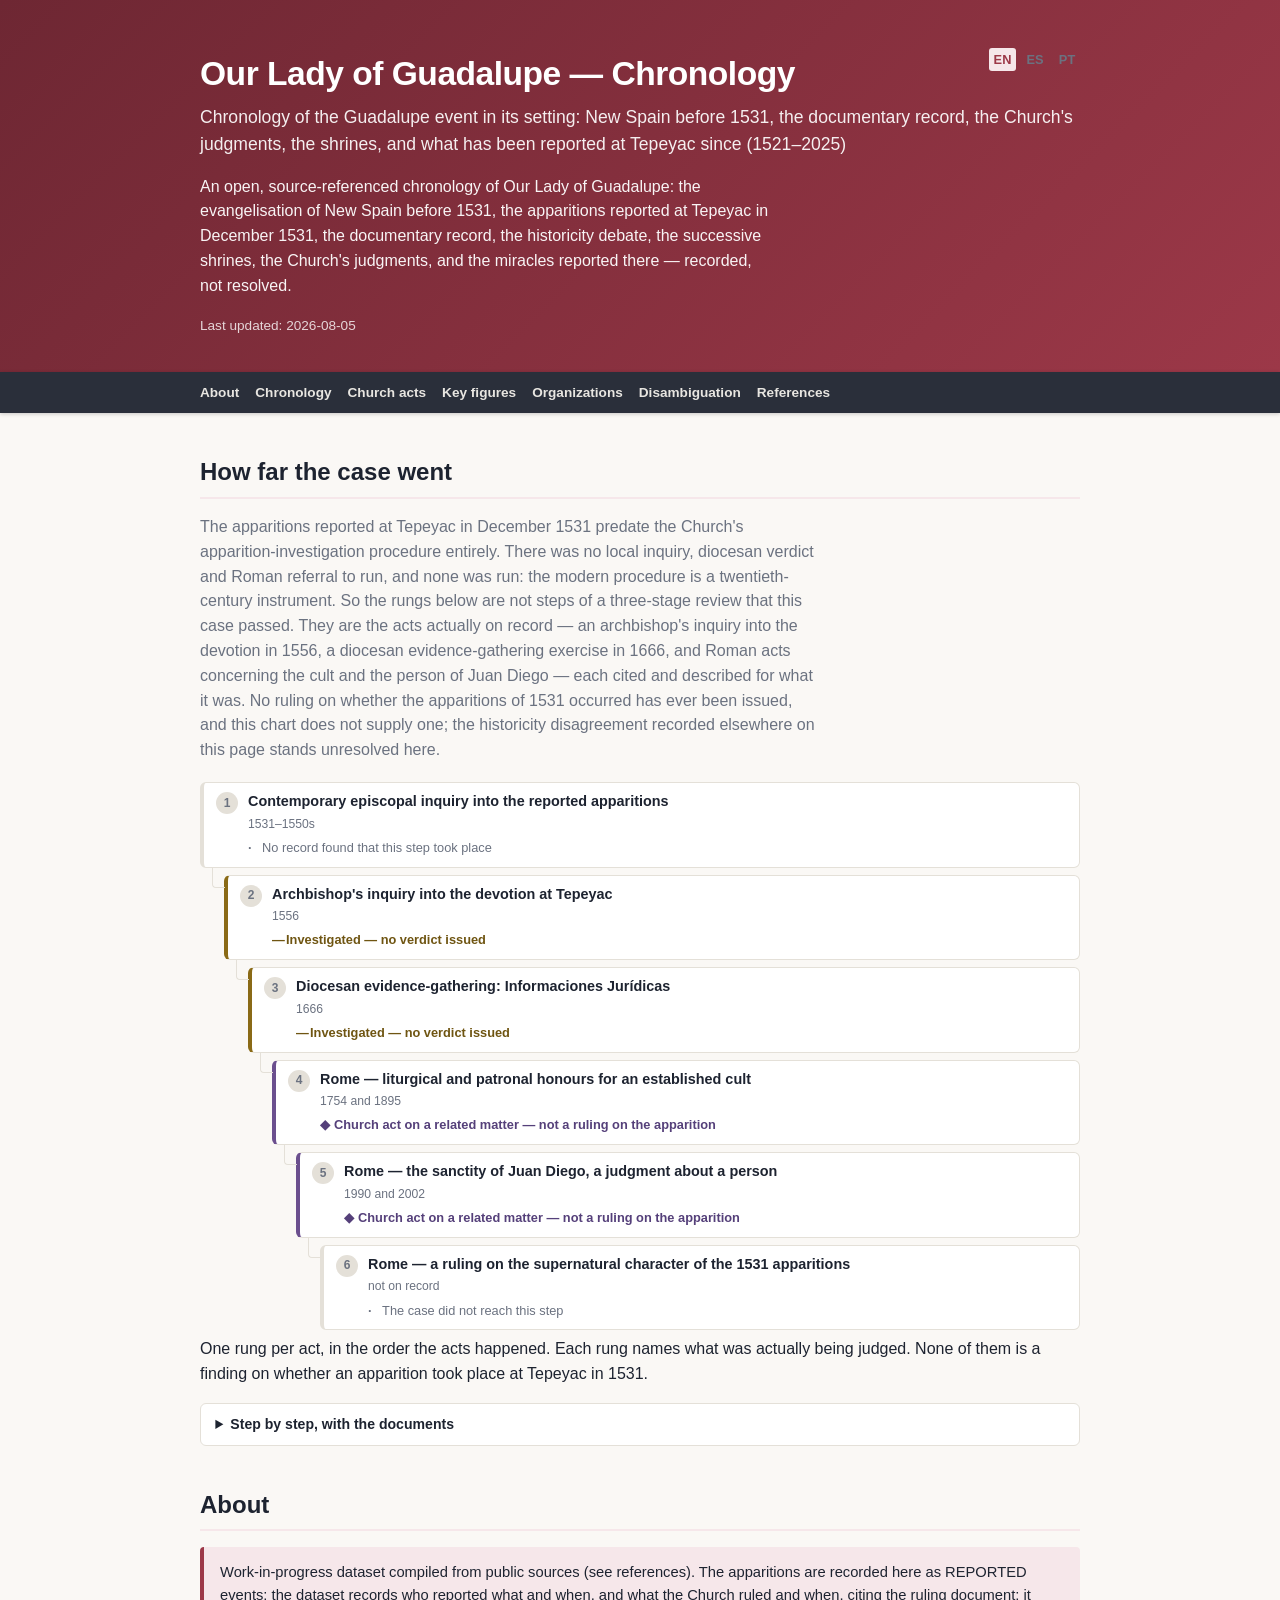
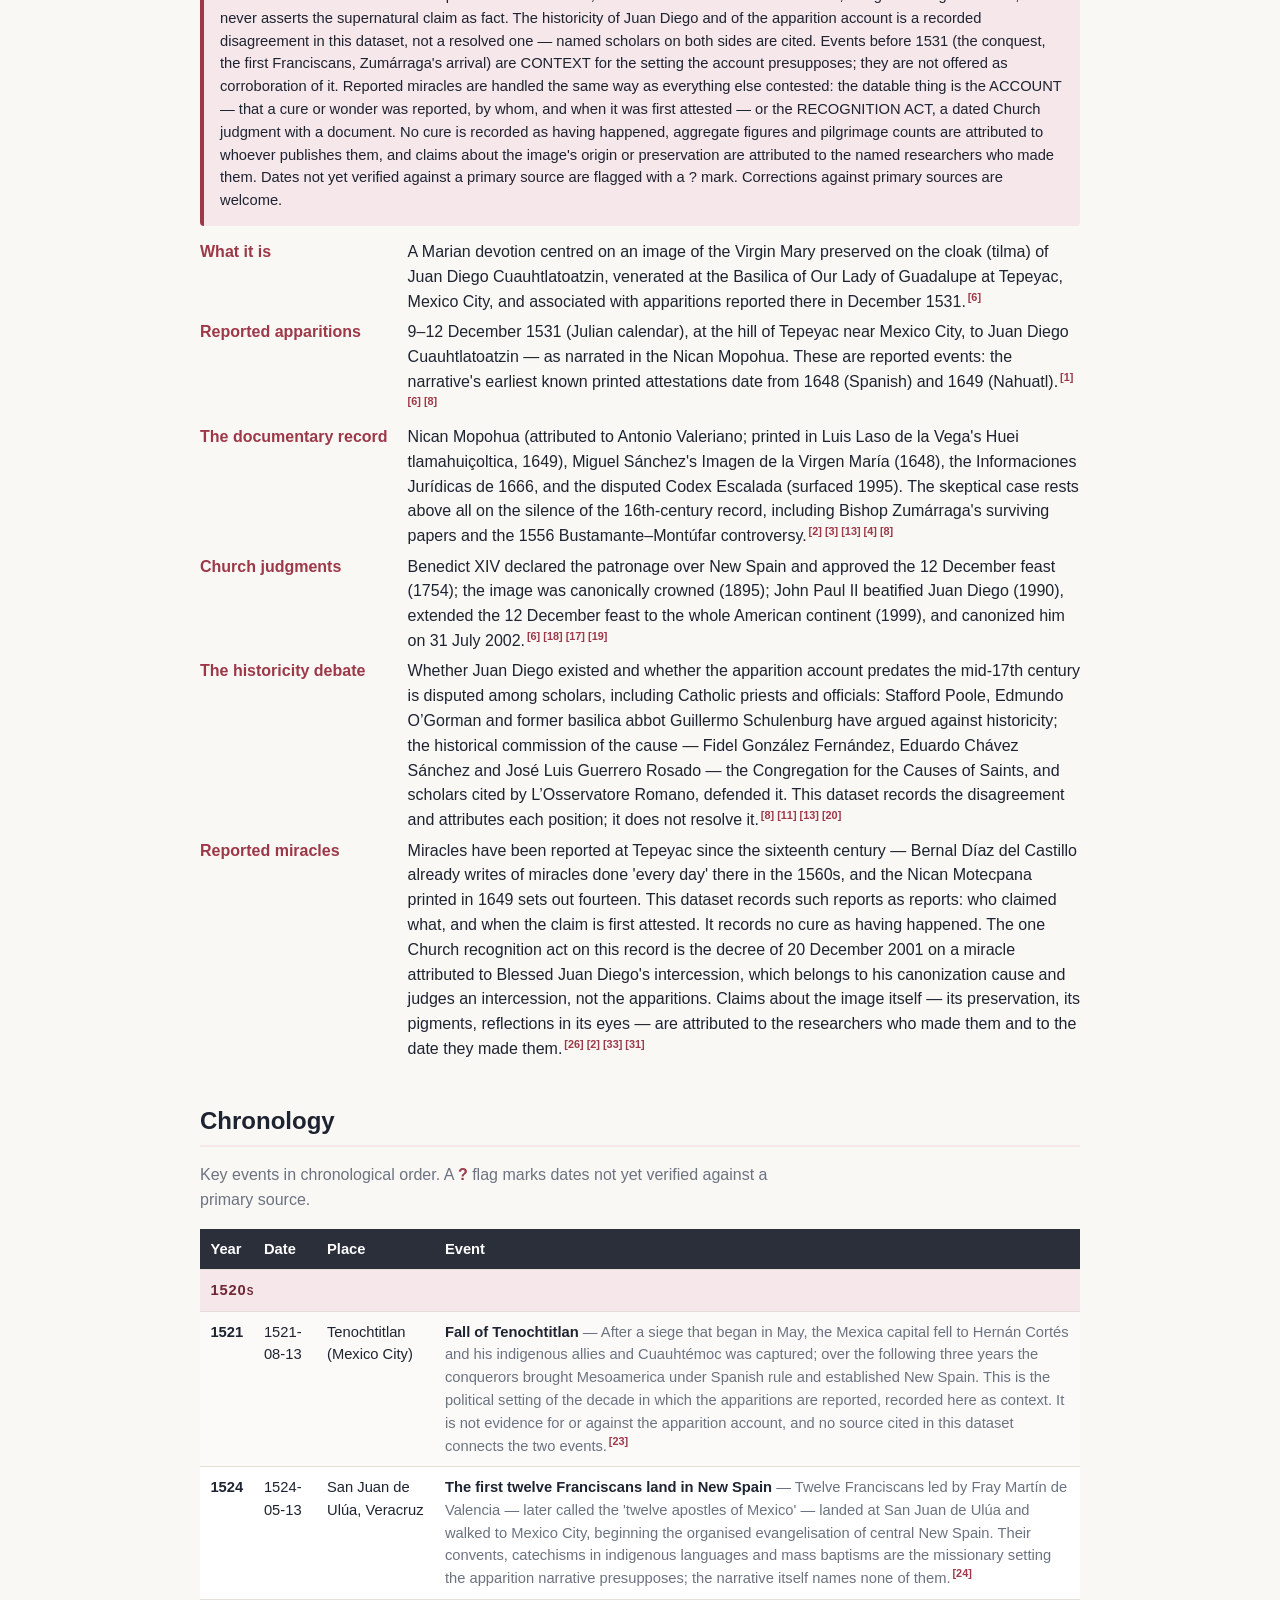
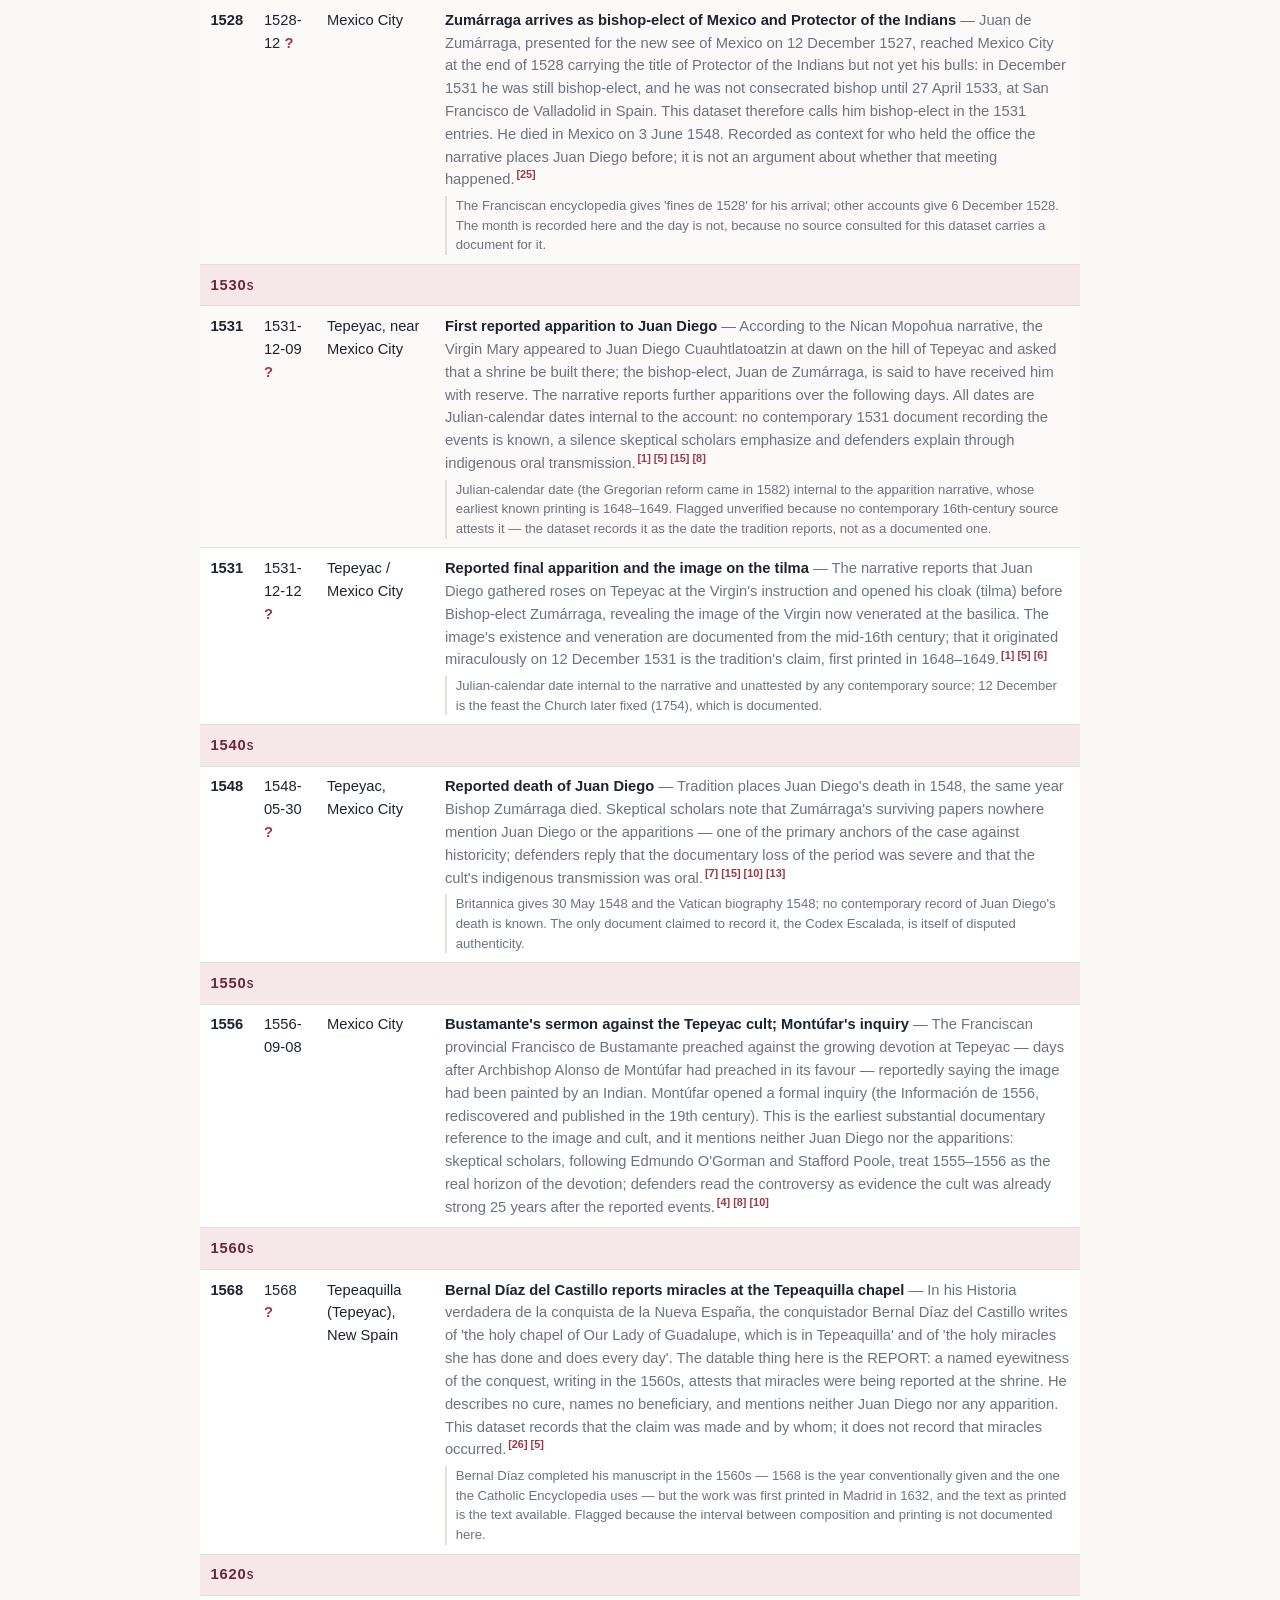
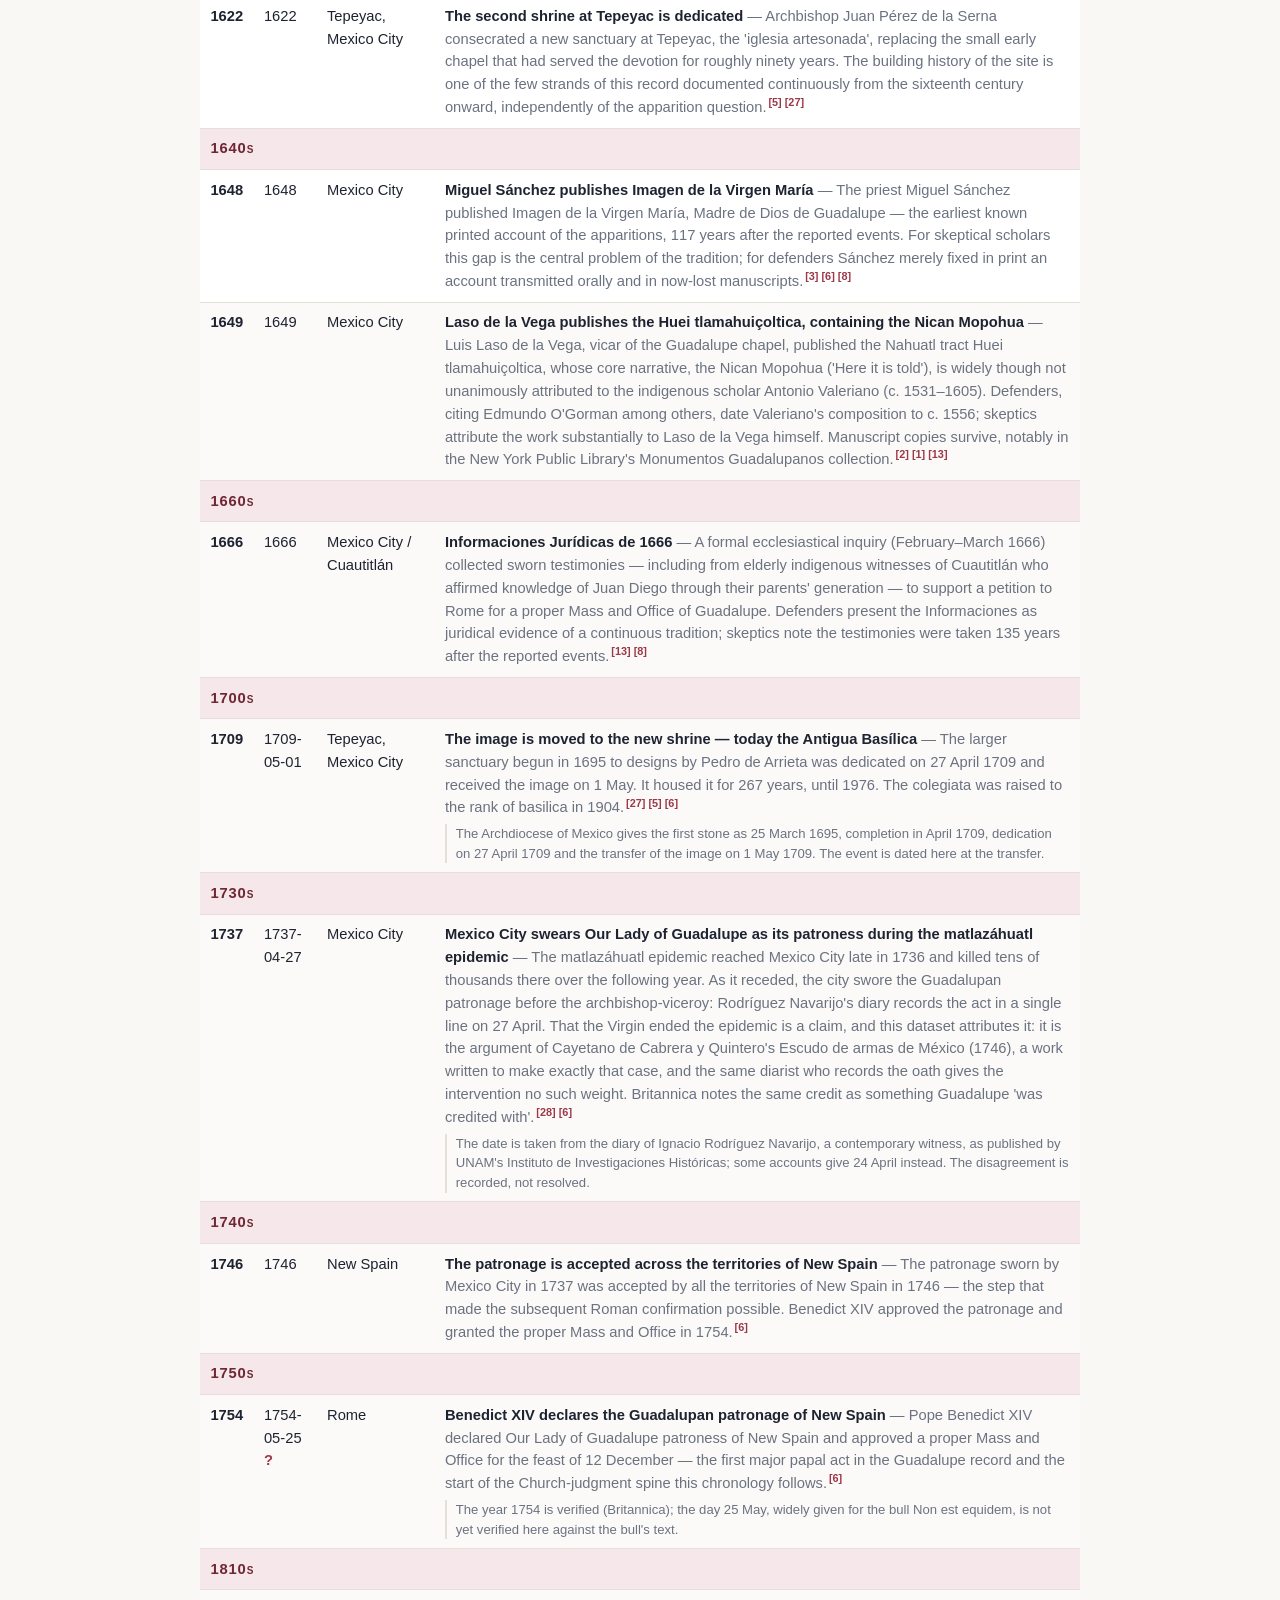
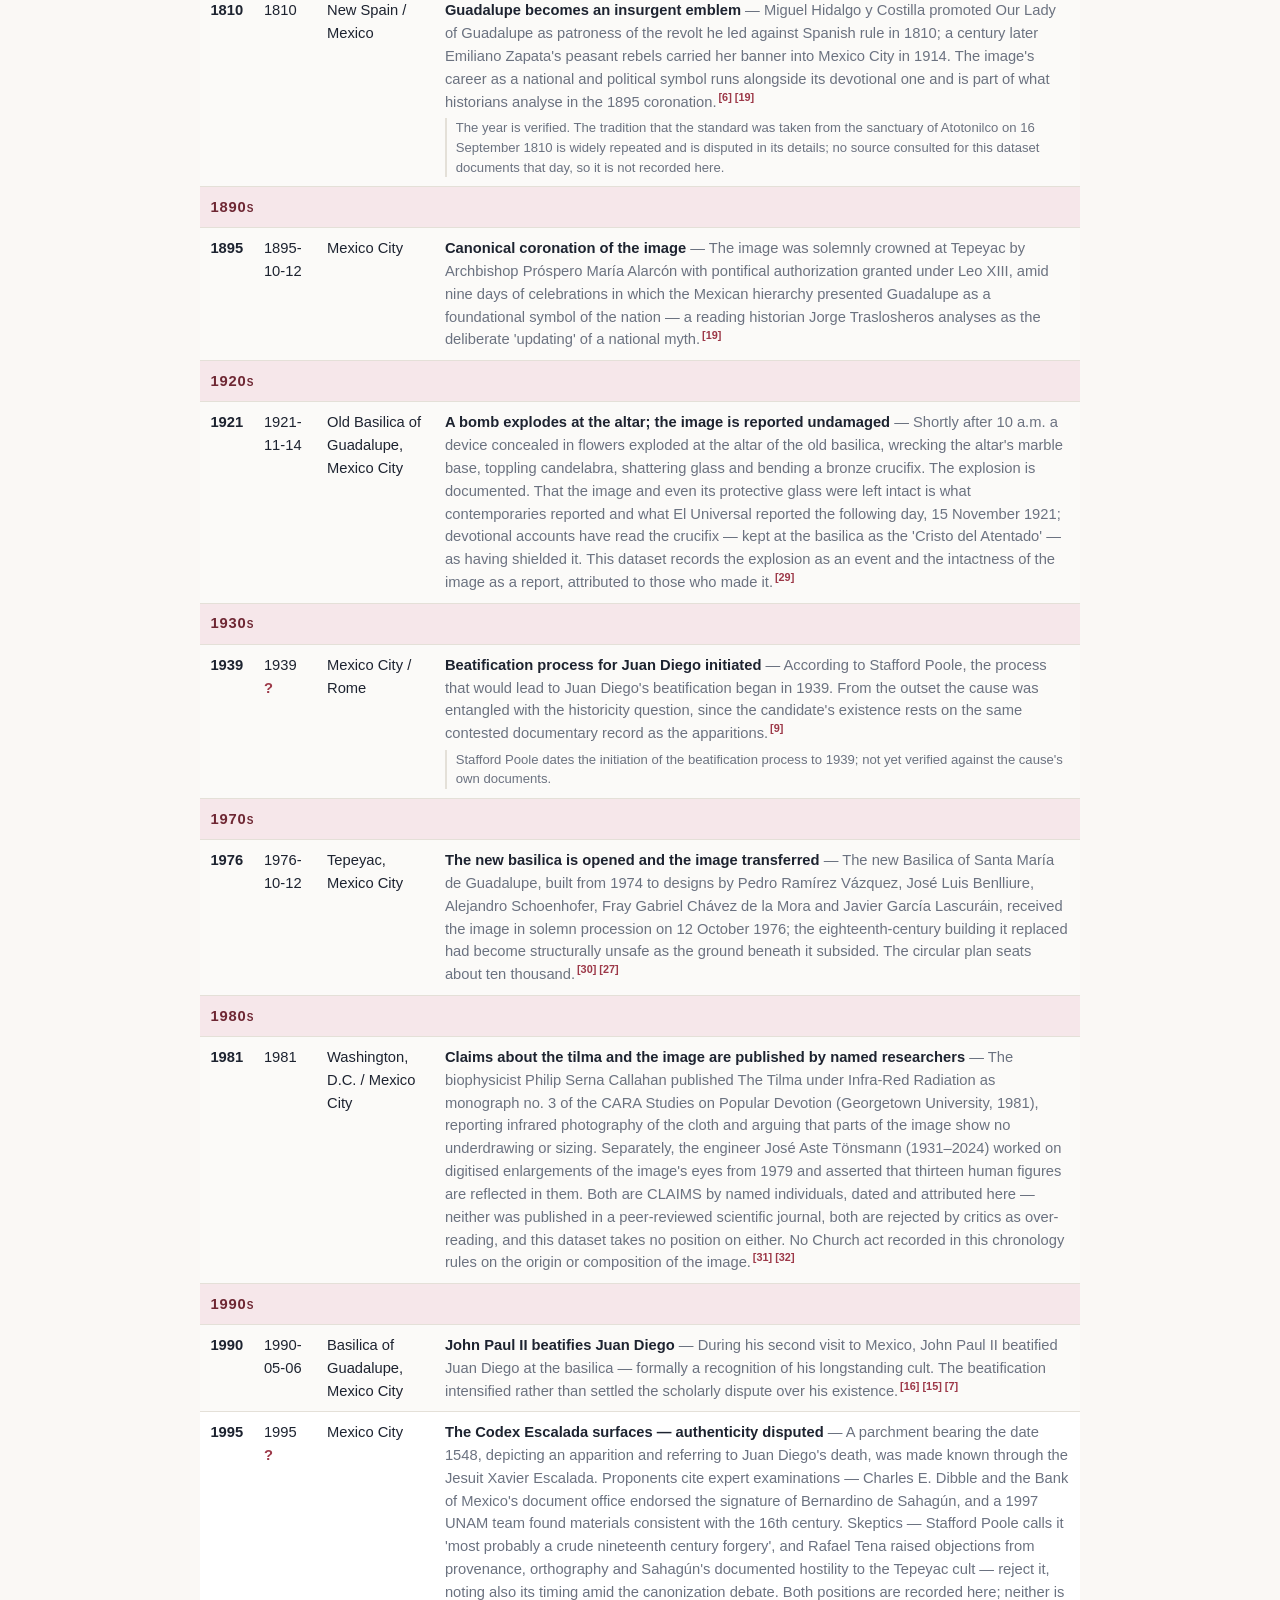
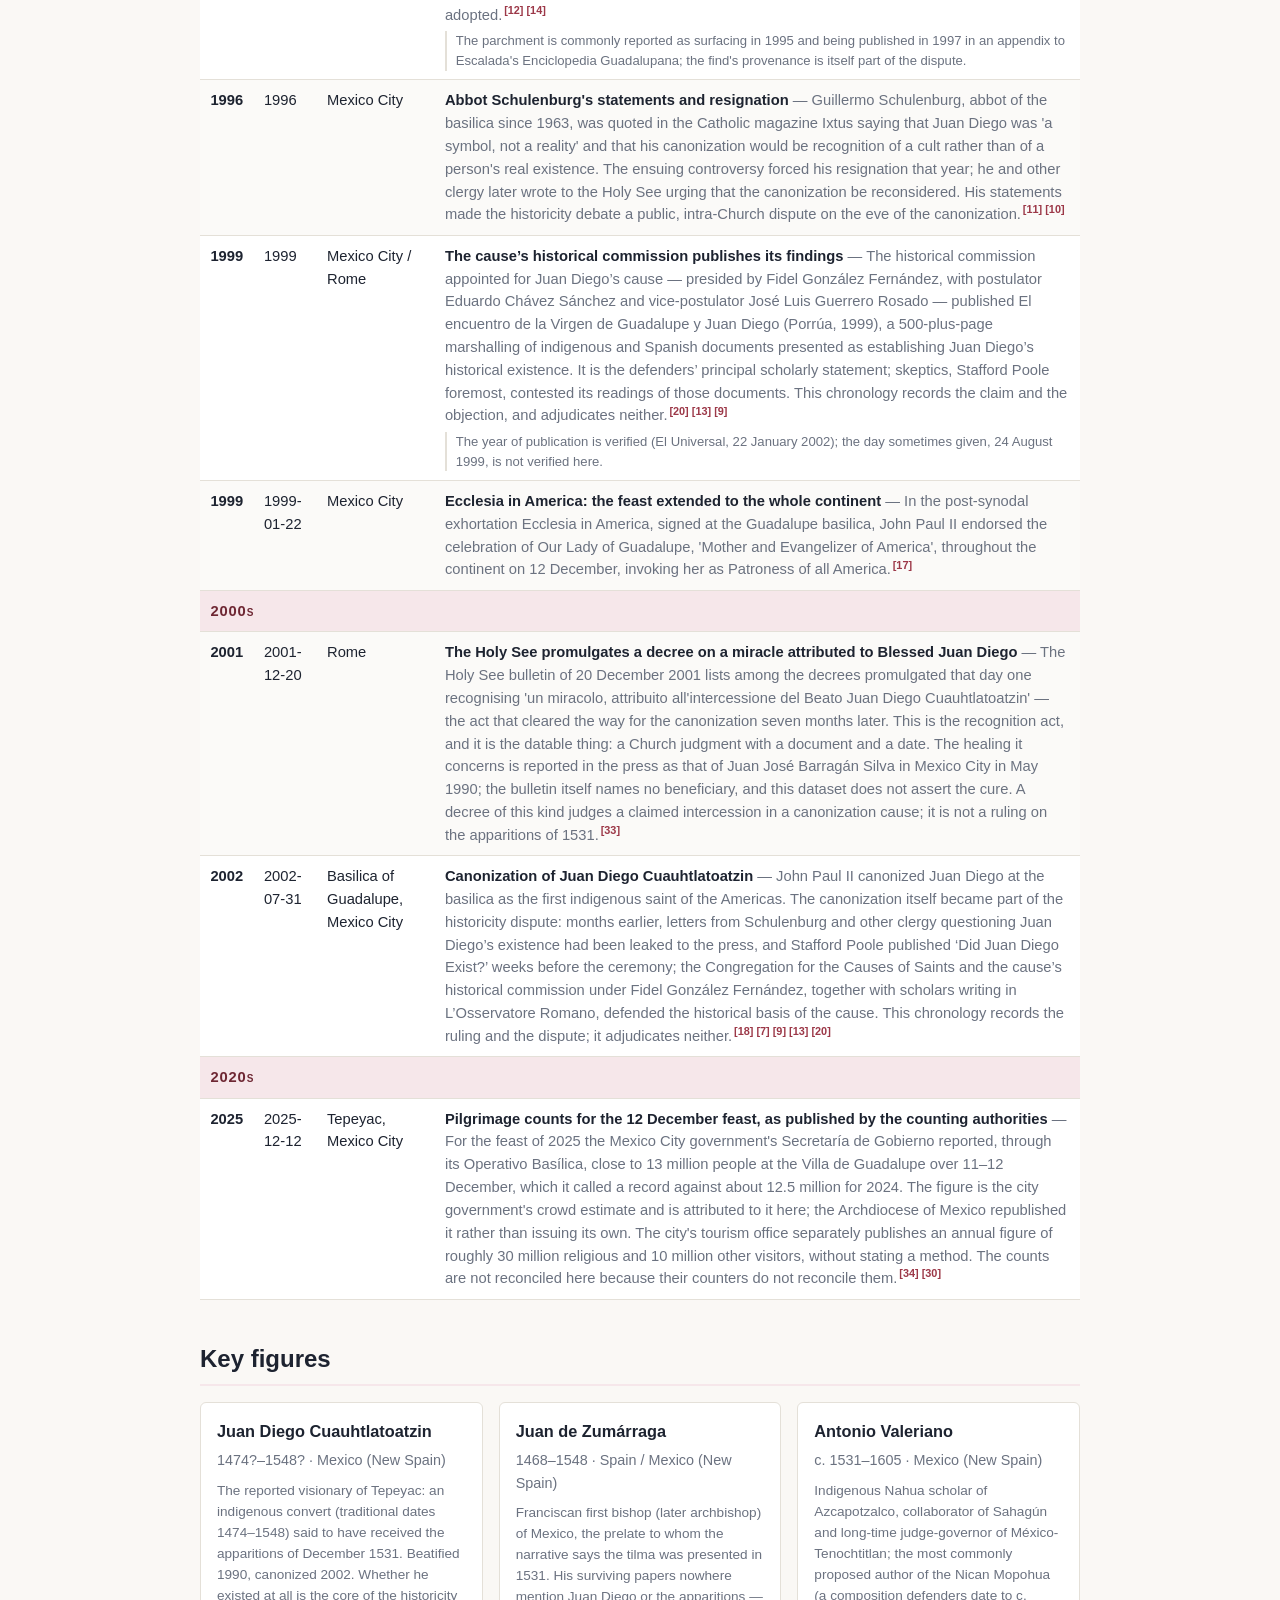
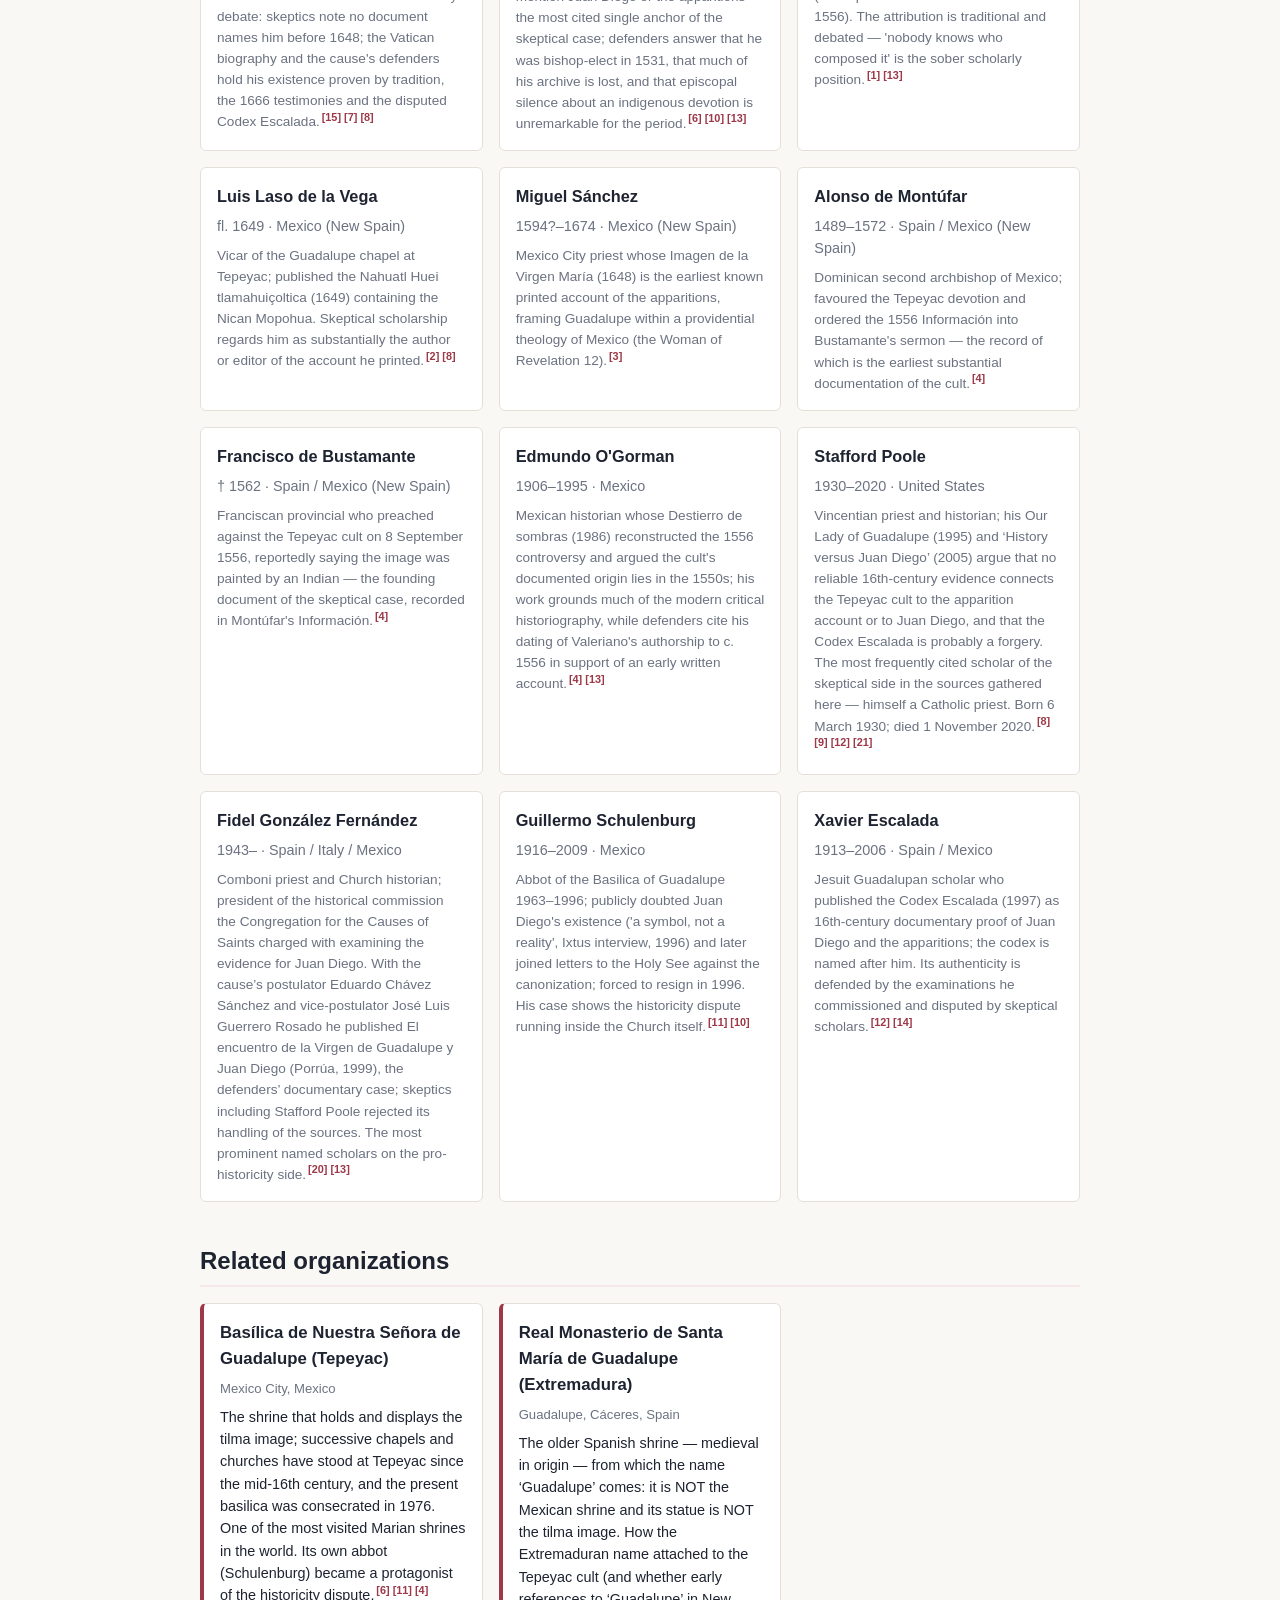
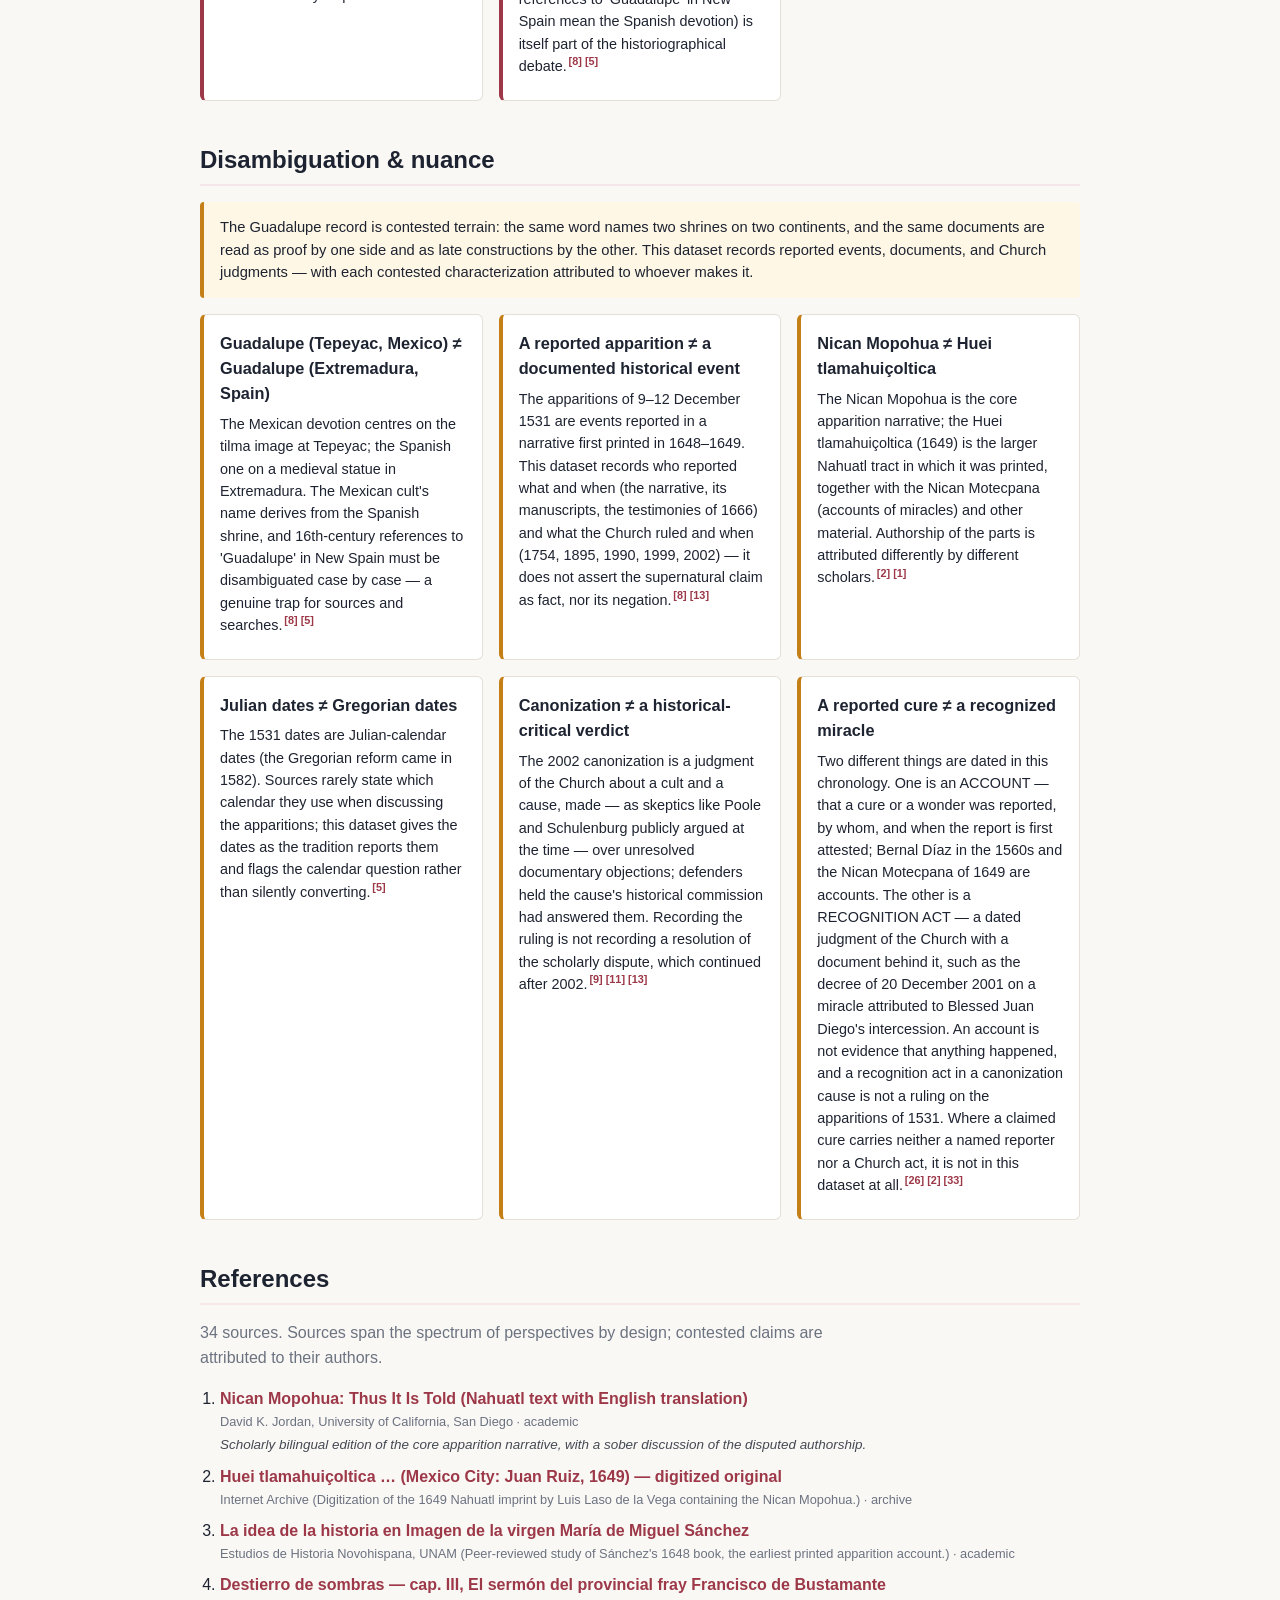
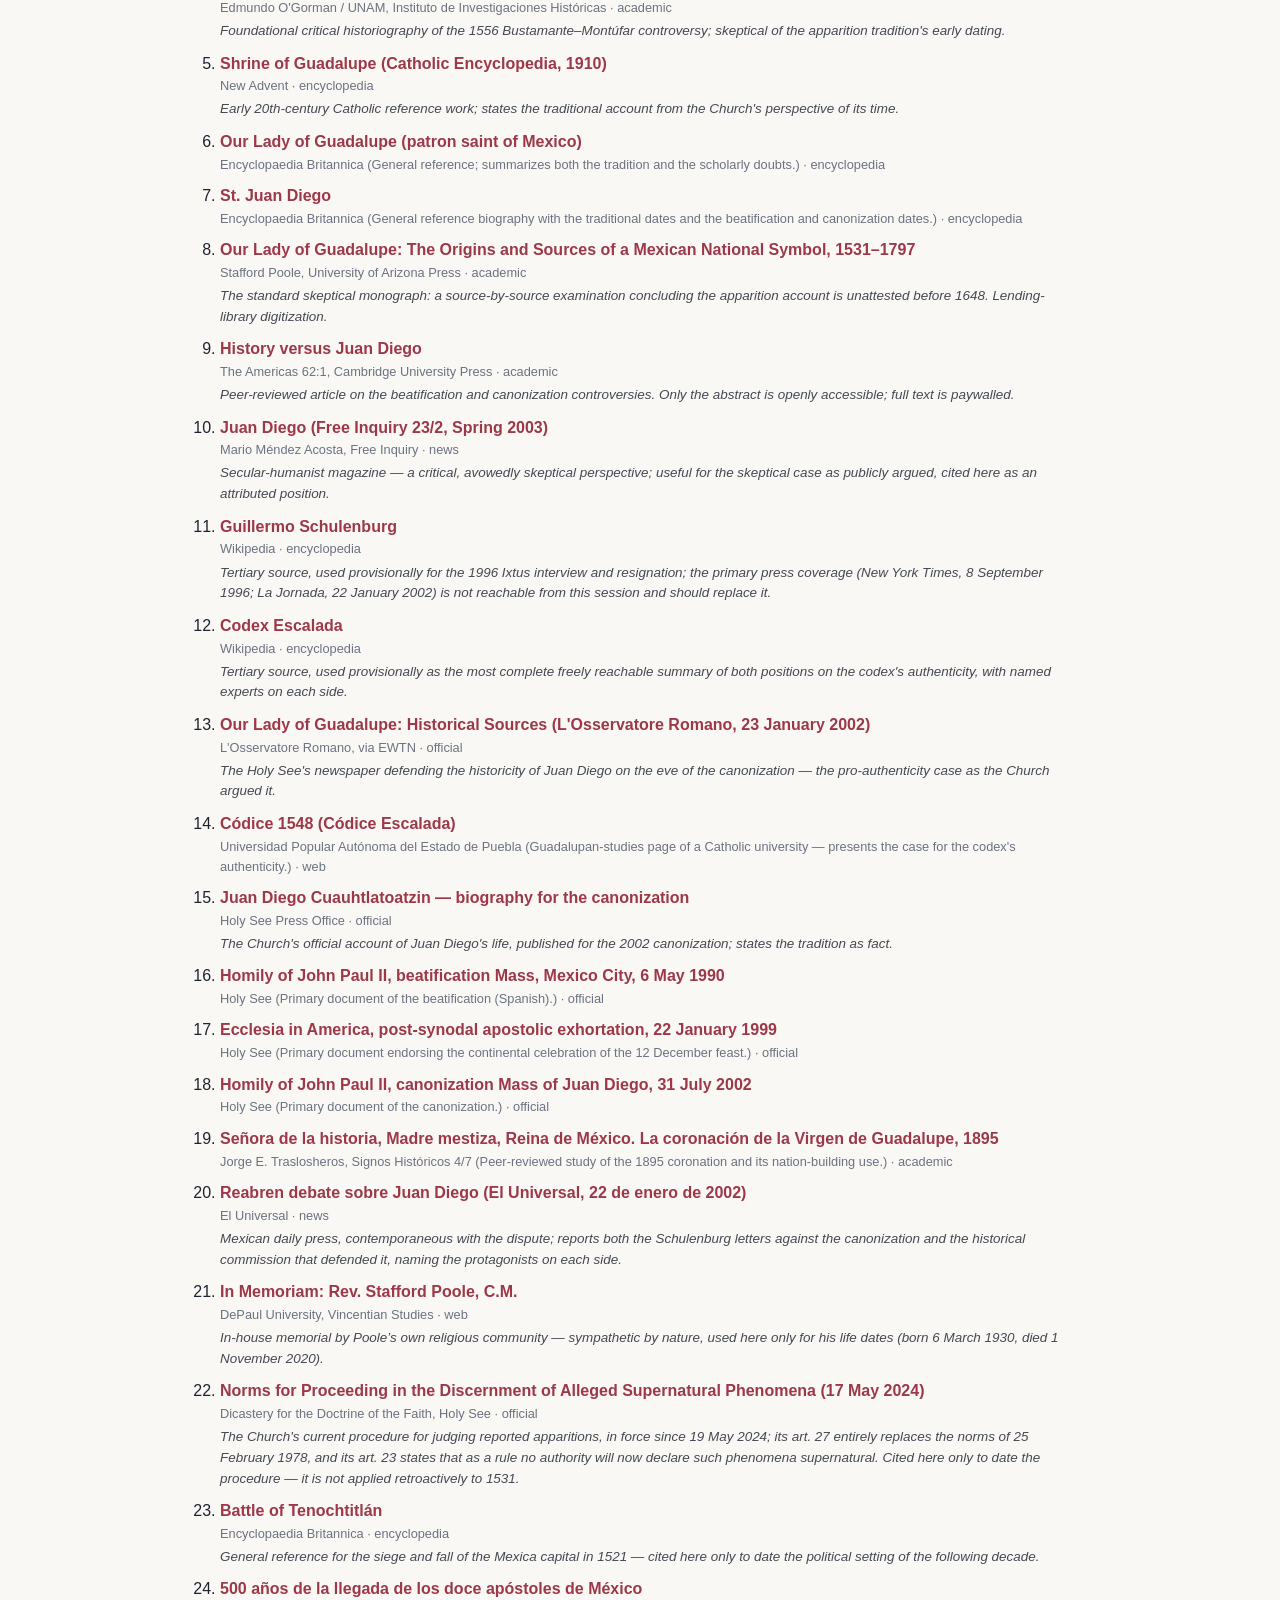
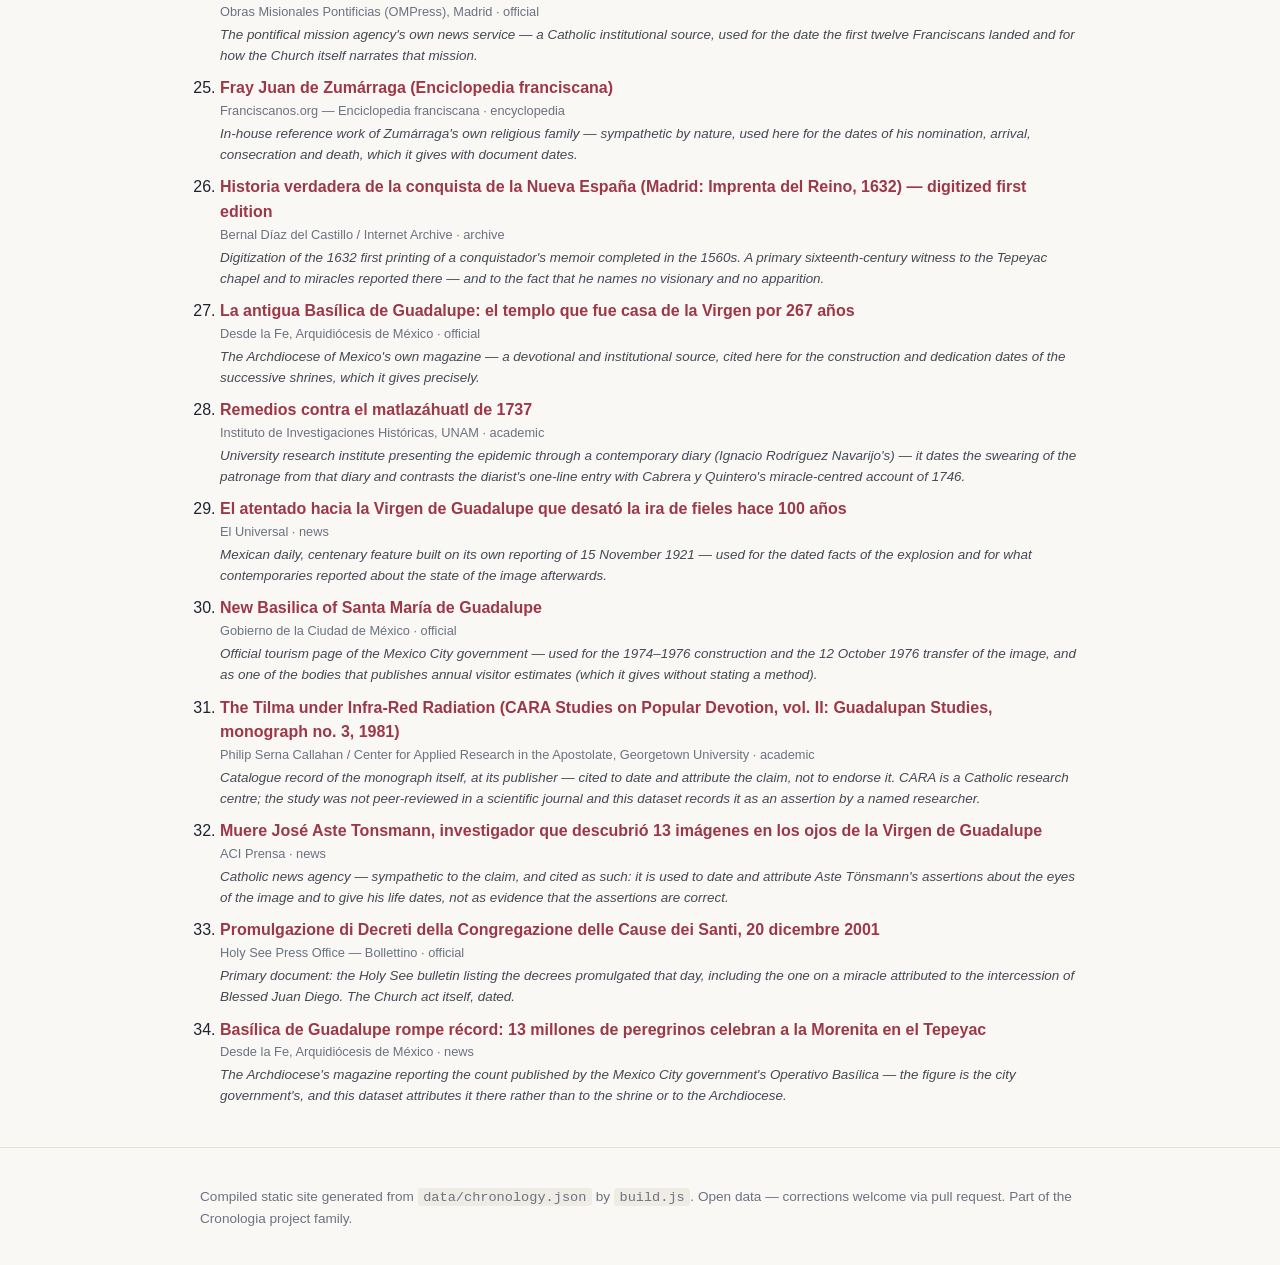
==== docs/en/index.html @ ace8cf62 "Stop titling the English and Spanish pages in Portuguese Every repo's page title ended "— Cronologia" ====
<!DOCTYPE html>
<html lang="en">
<head>
  <meta charset="utf-8">
  <meta name="viewport" content="width=device-width, initial-scale=1">
  <title>Our Lady of Guadalupe — Chronology</title>
  <meta name="description" content="An open, source-referenced chronology of Our Lady of Guadalupe: the evangelisation of New Spain before 1531, the apparitions reported at Tepeyac in December 1531, the documentary record, the historicity debate, the successive shrines, the Church&#39;s judgments, and the miracles reported there — recorded, not resolved.">
  <!-- Google tag (gtag.js) -->
  <script async src="https://www.googletagmanager.com/gtag/js?id=G-R9LV1QZHVE"></script>
  <script>
    window.dataLayer = window.dataLayer || [];
    function gtag(){dataLayer.push(arguments);}
    gtag('js', new Date());
    gtag('config', 'G-R9LV1QZHVE');
  </script>
  <link rel="stylesheet" href="../styles.css">
  <link rel="canonical" href="https://cronologia.github.io/guadalupe/en/">
  <link rel="alternate" hreflang="en" href="https://cronologia.github.io/guadalupe/en/">
  <link rel="alternate" hreflang="es" href="https://cronologia.github.io/guadalupe/es/">
  <link rel="alternate" hreflang="pt" href="https://cronologia.github.io/guadalupe/pt/">
  <link rel="alternate" hreflang="x-default" href="https://cronologia.github.io/guadalupe/">
  <meta property="og:type" content="website">
  <meta property="og:site_name" content="Our Lady of Guadalupe — Chronology">
  <meta property="og:locale" content="en_US">
  <meta property="og:title" content="Our Lady of Guadalupe — Chronology">
  <meta property="og:description" content="An open, source-referenced chronology of Our Lady of Guadalupe: the evangelisation of New Spain before 1531, the apparitions reported at Tepeyac in December 1531, the documentary record, the historicity debate, the successive shrines, the Church&#39;s judgments, and the miracles reported there — recorded, not resolved.">
  <meta property="og:url" content="https://cronologia.github.io/guadalupe/en/">
  <meta name="twitter:card" content="summary">
  <meta name="twitter:title" content="Our Lady of Guadalupe — Chronology">
  <meta name="twitter:description" content="An open, source-referenced chronology of Our Lady of Guadalupe: the evangelisation of New Spain before 1531, the apparitions reported at Tepeyac in December 1531, the documentary record, the historicity debate, the successive shrines, the Church&#39;s judgments, and the miracles reported there — recorded, not resolved.">
  <script type="application/ld+json">
  {
    "@context": "https://schema.org",
    "@type": "WebSite",
    "name": "Our Lady of Guadalupe — Chronology",
    "description": "An open, source-referenced chronology of Our Lady of Guadalupe: the evangelisation of New Spain before 1531, the apparitions reported at Tepeyac in December 1531, the documentary record, the historicity debate, the successive shrines, the Church's judgments, and the miracles reported there — recorded, not resolved.",
    "url": "https://cronologia.github.io/guadalupe/en/",
    "inLanguage": "en"
  }
  </script>
</head>
<body>
  <header class="site-header">
    <div class="wrap">
      <nav class="lang-switch" aria-label="Language"><span class="lang-current" aria-current="true">EN</span><a href="../es/" hreflang="es">ES</a><a href="../pt/" hreflang="pt">PT</a></nav>
      <h1>Our Lady of Guadalupe — Chronology</h1>
      <p class="subtitle">Chronology of the Guadalupe event in its setting: New Spain before 1531, the documentary record, the Church&#39;s judgments, the shrines, and what has been reported at Tepeyac since (1521–2025)</p>
      <p class="lead">An open, source-referenced chronology of Our Lady of Guadalupe: the evangelisation of New Spain before 1531, the apparitions reported at Tepeyac in December 1531, the documentary record, the historicity debate, the successive shrines, the Church&#39;s judgments, and the miracles reported there — recorded, not resolved.</p>
      <p class="updated">Last updated: 2026-08-05</p>
    </div>
  </header>

  <nav class="site-nav">
    <div class="wrap">
      <a href="#about">About</a>
      <a href="#chronology">Chronology</a>
      <a href="#approval-ladder">Church acts</a>
      <a href="#figures">Key figures</a>
      <a href="#organizations">Organizations</a>
      <a href="#disambiguation">Disambiguation</a>
      <a href="#references">References</a>
    </div>
  </nav>

  <main class="wrap">
    <section id="approval-ladder" class="viz">
      <h2>How far the case went</h2>
      <p class="section-intro">The apparitions reported at Tepeyac in December 1531 predate the Church&#39;s apparition-investigation procedure entirely. There was no local inquiry, diocesan verdict and Roman referral to run, and none was run: the modern procedure is a twentieth-century instrument. So the rungs below are not steps of a three-stage review that this case passed. They are the acts actually on record — an archbishop&#39;s inquiry into the devotion in 1556, a diocesan evidence-gathering exercise in 1666, and Roman acts concerning the cult and the person of Juan Diego — each cited and described for what it was. No ruling on whether the apparitions of 1531 occurred has ever been issued, and this chart does not supply one; the historicity disagreement recorded elsewhere on this page stands unresolved here.</p>
      <figure class="approval-ladder">
        <div class="viz-scroll">
        <ol class="al-cascade">
          <li class="al-node al-not-found" style="--al-step:0">
            <a href="#al-rung-1" class="al-node-link">
              <span class="al-num" aria-hidden="true">1</span>
              <span class="al-node-body">
                <span class="al-node-label">Contemporary episcopal inquiry into the reported apparitions</span><span class="al-when">1531–1550s</span>
                <span class="al-node-status"><span class="al-glyph" aria-hidden="true">·</span>No record found that this step took place</span>
              </span>
            </a>
          </li>
          <li class="al-node al-inconclusive" style="--al-step:1">
            <a href="#al-rung-2" class="al-node-link">
              <span class="al-num" aria-hidden="true">2</span>
              <span class="al-node-body">
                <span class="al-node-label">Archbishop&#39;s inquiry into the devotion at Tepeyac</span><span class="al-when">1556</span>
                <span class="al-node-status"><span class="al-glyph" aria-hidden="true">—</span>Investigated — no verdict issued</span>
              </span>
            </a>
          </li>
          <li class="al-node al-inconclusive" style="--al-step:2">
            <a href="#al-rung-3" class="al-node-link">
              <span class="al-num" aria-hidden="true">3</span>
              <span class="al-node-body">
                <span class="al-node-label">Diocesan evidence-gathering: Informaciones Jurídicas</span><span class="al-when">1666</span>
                <span class="al-node-status"><span class="al-glyph" aria-hidden="true">—</span>Investigated — no verdict issued</span>
              </span>
            </a>
          </li>
          <li class="al-node al-adjacent" style="--al-step:3">
            <a href="#al-rung-4" class="al-node-link">
              <span class="al-num" aria-hidden="true">4</span>
              <span class="al-node-body">
                <span class="al-node-label">Rome — liturgical and patronal honours for an established cult</span><span class="al-when">1754 and 1895</span>
                <span class="al-node-status"><span class="al-glyph" aria-hidden="true">◆</span>Church act on a related matter — not a ruling on the apparition</span>
              </span>
            </a>
          </li>
          <li class="al-node al-adjacent" style="--al-step:4">
            <a href="#al-rung-5" class="al-node-link">
              <span class="al-num" aria-hidden="true">5</span>
              <span class="al-node-body">
                <span class="al-node-label">Rome — the sanctity of Juan Diego, a judgment about a person</span><span class="al-when">1990 and 2002</span>
                <span class="al-node-status"><span class="al-glyph" aria-hidden="true">◆</span>Church act on a related matter — not a ruling on the apparition</span>
              </span>
            </a>
          </li>
          <li class="al-node al-not-reached" style="--al-step:5">
            <a href="#al-rung-6" class="al-node-link">
              <span class="al-num" aria-hidden="true">6</span>
              <span class="al-node-body">
                <span class="al-node-label">Rome — a ruling on the supernatural character of the 1531 apparitions</span><span class="al-when">not on record</span>
                <span class="al-node-status"><span class="al-glyph" aria-hidden="true">·</span>The case did not reach this step</span>
              </span>
            </a>
          </li>
        </ol>
        </div>
        <figcaption>One rung per act, in the order the acts happened. Each rung names what was actually being judged. None of them is a finding on whether an apparition took place at Tepeyac in 1531.</figcaption>
      </figure>
      <details class="al-details">
        <summary>Step by step, with the documents</summary>
        <div class="al-tablist" hidden aria-label="How far the case went">
            <button type="button" class="al-tab" data-al-panel="al-rung-1"><span class="al-glyph" aria-hidden="true">·</span>Contemporary episcopal inquiry into the reported apparitions</button>
            <button type="button" class="al-tab" data-al-panel="al-rung-2"><span class="al-glyph" aria-hidden="true">—</span>Archbishop&#39;s inquiry into the devotion at Tepeyac</button>
            <button type="button" class="al-tab" data-al-panel="al-rung-3"><span class="al-glyph" aria-hidden="true">—</span>Diocesan evidence-gathering: Informaciones Jurídicas</button>
            <button type="button" class="al-tab" data-al-panel="al-rung-4"><span class="al-glyph" aria-hidden="true">◆</span>Rome — liturgical and patronal honours for an established cult</button>
            <button type="button" class="al-tab" data-al-panel="al-rung-5"><span class="al-glyph" aria-hidden="true">◆</span>Rome — the sanctity of Juan Diego, a judgment about a person</button>
            <button type="button" class="al-tab" data-al-panel="al-rung-6"><span class="al-glyph" aria-hidden="true">·</span>Rome — a ruling on the supernatural character of the 1531 apparitions</button>
        </div>
        <div class="al-panels">
          <section id="al-rung-1" class="al-panel al-not-found">
            <h3 class="al-panel-title">Contemporary episcopal inquiry into the reported apparitions <span class="al-when">1531–1550s</span></h3>
            <p class="al-status"><span class="al-glyph" aria-hidden="true">·</span>No record found that this step took place</p>
<p class="al-who">Juan de Zumárraga, first bishop of Mexico, and his immediate successors</p><p class="al-nodoc">No sixteenth-century record of any episcopal investigation into the reported apparitions has been located. Searched: the sources this chronology cites for the period — Poole&#39;s source-by-source survey (1995) and O&#39;Gorman&#39;s study of the 1556 controversy (1986) — which report that Zumárraga&#39;s surviving writings mention neither Juan Diego nor the apparitions, and that the earliest substantial documentation of the cult, in 1556, mentions neither either. This is a statement about the surviving record, not a finding that nothing occurred.</p>            <p class="al-cites"><sup class="cite"><a href="#ref-8" title="Reference 8">[8]</a> <a href="#ref-4" title="Reference 4">[4]</a> <a href="#ref-6" title="Reference 6">[6]</a></sup></p>
          </section>
          <section id="al-rung-2" class="al-panel al-inconclusive">
            <h3 class="al-panel-title">Archbishop&#39;s inquiry into the devotion at Tepeyac <span class="al-when">1556</span></h3>
            <p class="al-status"><span class="al-glyph" aria-hidden="true">—</span>Investigated — no verdict issued</p>
<p class="al-who">Alonso de Montúfar, second archbishop of Mexico</p><p class="al-outcome">The object of this inquiry was the devotion and the origin of the image, not an apparition claim. Montúfar opened it (the Información de 1556) after the Franciscan provincial Francisco de Bustamante preached against the Tepeyac cult and reportedly said the image had been painted by an Indian. The record mentions neither Juan Diego nor the apparitions; no verdict on the image or the cult is known to have been issued, and the matter subsided. Skeptical scholars following O&#39;Gorman and Poole read 1555–1556 as the real horizon of the devotion; defenders read the same controversy as evidence the cult was already strong twenty-five years after the reported events.</p>            <p class="al-cites"><sup class="cite"><a href="#ref-4" title="Reference 4">[4]</a> <a href="#ref-8" title="Reference 8">[8]</a> <a href="#ref-10" title="Reference 10">[10]</a></sup></p>
          </section>
          <section id="al-rung-3" class="al-panel al-inconclusive">
            <h3 class="al-panel-title">Diocesan evidence-gathering: Informaciones Jurídicas <span class="al-when">1666</span></h3>
            <p class="al-status"><span class="al-glyph" aria-hidden="true">—</span>Investigated — no verdict issued</p>
<p class="al-who">The archdiocese of Mexico, in Mexico City and Cuautitlán</p><p class="al-outcome">A formal ecclesiastical inquiry held 18 February – 22 March 1666 collected sworn testimony, including from elderly indigenous witnesses of Cuautitlán who affirmed knowledge of Juan Diego through their parents&#39; generation. It was evidence-gathering in support of a petition to Rome for a proper Mass and Office, conducted 135 years after the reported events; it issued no judgment on the apparitions. Defenders present it as juridical evidence of a continuous tradition; skeptics note the distance in time between the testimony and what it reports.</p>            <p class="al-cites"><sup class="cite"><a href="#ref-13" title="Reference 13">[13]</a> <a href="#ref-8" title="Reference 8">[8]</a></sup></p>
          </section>
          <section id="al-rung-4" class="al-panel al-adjacent">
            <h3 class="al-panel-title">Rome — liturgical and patronal honours for an established cult <span class="al-when">1754 and 1895</span></h3>
            <p class="al-status"><span class="al-glyph" aria-hidden="true">◆</span>Church act on a related matter — not a ruling on the apparition</p>
<p class="al-who">Benedict XIV; Leo XIII</p><p class="al-outcome">What was granted here was liturgy and honour, not authentication. In 1754 Benedict XIV approved the Guadalupan patronage of New Spain and granted a proper Mass and Office for the feast of 12 December; in 1895 the image was solemnly crowned at Tepeyac by Archbishop Próspero María Alarcón under pontifical authorization from Leo XIII. Both acts regulate how the Church may celebrate a devotion that already existed. Neither examines, and neither decides, whether an apparition occurred in 1531.</p>            <p class="al-cites"><sup class="cite"><a href="#ref-6" title="Reference 6">[6]</a> <a href="#ref-19" title="Reference 19">[19]</a></sup></p>
          </section>
          <section id="al-rung-5" class="al-panel al-adjacent">
            <h3 class="al-panel-title">Rome — the sanctity of Juan Diego, a judgment about a person <span class="al-when">1990 and 2002</span></h3>
            <p class="al-status"><span class="al-glyph" aria-hidden="true">◆</span>Church act on a related matter — not a ruling on the apparition</p>
<p class="al-who">John Paul II, on a cause prepared through the Congregation for the Causes of Saints</p><p class="al-outcome">Juan Diego was beatified on 6 May 1990 and canonized on 31 July 2002. A beatification and a canonization judge a person — his sanctity and his cult — and not the events reported in 1531. The cause&#39;s own historical commission published its case for his historical existence in 1999; Stafford Poole and others contested it, letters from clergy questioning his existence were leaked to the press months before the ceremony, and the canonization became part of the historicity dispute rather than an end to it. This chronology records the ruling and the dispute, and adjudicates neither.</p>            <p class="al-cites"><sup class="cite"><a href="#ref-16" title="Reference 16">[16]</a> <a href="#ref-18" title="Reference 18">[18]</a> <a href="#ref-15" title="Reference 15">[15]</a> <a href="#ref-9" title="Reference 9">[9]</a> <a href="#ref-20" title="Reference 20">[20]</a> <a href="#ref-13" title="Reference 13">[13]</a></sup></p>
          </section>
          <section id="al-rung-6" class="al-panel al-not-reached">
            <h3 class="al-panel-title">Rome — a ruling on the supernatural character of the 1531 apparitions <span class="al-when">not on record</span></h3>
            <p class="al-status"><span class="al-glyph" aria-hidden="true">·</span>The case did not reach this step</p>
<p class="al-nodoc">No act of the Holy See declaring the apparitions of 1531 supernatural has been located, and the case never entered such a process. The procedure for judging reported apparitions is modern — the norms of 25 February 1978, entirely replaced by the Dicastery for the Doctrine of the Faith&#39;s norms of 17 May 2024 — and postdates the reported events by more than four centuries; under the current norms the Church as a rule no longer issues such a declaration at all (art. 23). Searched: every Roman act this chronology records, 1754 to 2002, each of which concerns the cult or the person of Juan Diego rather than the apparitions themselves. That the case did not go here is not a ruling against it.</p>            <p class="al-cites"><sup class="cite"><a href="#ref-22" title="Reference 22">[22]</a></sup></p>
          </section>
        </div>
      </details>
      <script>(function () {
        var s = document.currentScript.closest('section');
        var det = s.querySelector('.al-details');
        var list = s.querySelector('.al-tablist');
        var tabs = [].slice.call(s.querySelectorAll('.al-tab'));
        var panels = [].slice.call(s.querySelectorAll('.al-panel'));
        if (!det || !tabs.length || tabs.length !== panels.length) return;
        list.hidden = false;
        list.setAttribute('role', 'tablist');
        function select(id, focus) {
          tabs.forEach(function (b, i) {
            var on = b.getAttribute('data-al-panel') === id;
            b.setAttribute('aria-selected', on ? 'true' : 'false');
            b.setAttribute('tabindex', on ? '0' : '-1');
            panels[i].hidden = !on;
            if (on && focus) b.focus();
          });
        }
        tabs.forEach(function (b, i) {
          b.setAttribute('role', 'tab');
          b.id = b.getAttribute('data-al-panel') + '-tab';
          panels[i].setAttribute('role', 'tabpanel');
          panels[i].setAttribute('aria-labelledby', b.id);
          panels[i].tabIndex = 0;
          b.addEventListener('click', function () { select(b.getAttribute('data-al-panel'), false); });
          b.addEventListener('keydown', function (e) {
            var d = e.key === 'ArrowRight' ? 1 : e.key === 'ArrowLeft' ? -1 : 0;
            if (!d) return;
            e.preventDefault();
            var n = (i + d + tabs.length) % tabs.length;
            select(tabs[n].getAttribute('data-al-panel'), true);
          });
        });
        // A cascade node opens the disclosure and selects its panel, instead of
        // jumping the page to a fragment inside a collapsed <details>.
        [].slice.call(s.querySelectorAll('.al-node-link')).forEach(function (a) {
          a.addEventListener('click', function (e) {
            e.preventDefault();
            det.open = true;
            select(a.getAttribute('href').slice(1), true);
          });
        });
        select(tabs[0].getAttribute('data-al-panel'), false);
      })();</script>
    </section>

    <section id="about">
      <h2>About</h2>
      <p class="notice">Work-in-progress dataset compiled from public sources (see references). The apparitions are recorded here as REPORTED events: the dataset records who reported what and when, and what the Church ruled and when, citing the ruling document; it never asserts the supernatural claim as fact. The historicity of Juan Diego and of the apparition account is a recorded disagreement in this dataset, not a resolved one — named scholars on both sides are cited. Events before 1531 (the conquest, the first Franciscans, Zumárraga&#39;s arrival) are CONTEXT for the setting the account presupposes; they are not offered as corroboration of it. Reported miracles are handled the same way as everything else contested: the datable thing is the ACCOUNT — that a cure or wonder was reported, by whom, and when it was first attested — or the RECOGNITION ACT, a dated Church judgment with a document. No cure is recorded as having happened, aggregate figures and pilgrimage counts are attributed to whoever publishes them, and claims about the image&#39;s origin or preservation are attributed to the named researchers who made them. Dates not yet verified against a primary source are flagged with a ? mark. Corrections against primary sources are welcome.</p>
      <dl class="facts">
        <dt>What it is</dt>
        <dd>A Marian devotion centred on an image of the Virgin Mary preserved on the cloak (tilma) of Juan Diego Cuauhtlatoatzin, venerated at the Basilica of Our Lady of Guadalupe at Tepeyac, Mexico City, and associated with apparitions reported there in December 1531.<sup class="cite"><a href="#ref-6" title="Reference 6">[6]</a></sup></dd>
        <dt>Reported apparitions</dt>
        <dd>9–12 December 1531 (Julian calendar), at the hill of Tepeyac near Mexico City, to Juan Diego Cuauhtlatoatzin — as narrated in the Nican Mopohua. These are reported events: the narrative&#39;s earliest known printed attestations date from 1648 (Spanish) and 1649 (Nahuatl).<sup class="cite"><a href="#ref-1" title="Reference 1">[1]</a> <a href="#ref-6" title="Reference 6">[6]</a> <a href="#ref-8" title="Reference 8">[8]</a></sup></dd>
        <dt>The documentary record</dt>
        <dd>Nican Mopohua (attributed to Antonio Valeriano; printed in Luis Laso de la Vega&#39;s Huei tlamahuiçoltica, 1649), Miguel Sánchez&#39;s Imagen de la Virgen María (1648), the Informaciones Jurídicas de 1666, and the disputed Codex Escalada (surfaced 1995). The skeptical case rests above all on the silence of the 16th-century record, including Bishop Zumárraga&#39;s surviving papers and the 1556 Bustamante–Montúfar controversy.<sup class="cite"><a href="#ref-2" title="Reference 2">[2]</a> <a href="#ref-3" title="Reference 3">[3]</a> <a href="#ref-13" title="Reference 13">[13]</a> <a href="#ref-4" title="Reference 4">[4]</a> <a href="#ref-8" title="Reference 8">[8]</a></sup></dd>
        <dt>Church judgments</dt>
        <dd>Benedict XIV declared the patronage over New Spain and approved the 12 December feast (1754); the image was canonically crowned (1895); John Paul II beatified Juan Diego (1990), extended the 12 December feast to the whole American continent (1999), and canonized him on 31 July 2002.<sup class="cite"><a href="#ref-6" title="Reference 6">[6]</a> <a href="#ref-18" title="Reference 18">[18]</a> <a href="#ref-17" title="Reference 17">[17]</a> <a href="#ref-19" title="Reference 19">[19]</a></sup></dd>
        <dt>The historicity debate</dt>
        <dd>Whether Juan Diego existed and whether the apparition account predates the mid-17th century is disputed among scholars, including Catholic priests and officials: Stafford Poole, Edmundo O’Gorman and former basilica abbot Guillermo Schulenburg have argued against historicity; the historical commission of the cause — Fidel González Fernández, Eduardo Chávez Sánchez and José Luis Guerrero Rosado — the Congregation for the Causes of Saints, and scholars cited by L’Osservatore Romano, defended it. This dataset records the disagreement and attributes each position; it does not resolve it.<sup class="cite"><a href="#ref-8" title="Reference 8">[8]</a> <a href="#ref-11" title="Reference 11">[11]</a> <a href="#ref-13" title="Reference 13">[13]</a> <a href="#ref-20" title="Reference 20">[20]</a></sup></dd>
        <dt>Reported miracles</dt>
        <dd>Miracles have been reported at Tepeyac since the sixteenth century — Bernal Díaz del Castillo already writes of miracles done &#39;every day&#39; there in the 1560s, and the Nican Motecpana printed in 1649 sets out fourteen. This dataset records such reports as reports: who claimed what, and when the claim is first attested. It records no cure as having happened. The one Church recognition act on this record is the decree of 20 December 2001 on a miracle attributed to Blessed Juan Diego&#39;s intercession, which belongs to his canonization cause and judges an intercession, not the apparitions. Claims about the image itself — its preservation, its pigments, reflections in its eyes — are attributed to the researchers who made them and to the date they made them.<sup class="cite"><a href="#ref-26" title="Reference 26">[26]</a> <a href="#ref-2" title="Reference 2">[2]</a> <a href="#ref-33" title="Reference 33">[33]</a> <a href="#ref-31" title="Reference 31">[31]</a></sup></dd>
      </dl>
    </section>

    <section id="chronology">
      <h2>Chronology</h2>
      <p class="section-intro">Key events in chronological order. A <span class="flag">?</span> flag marks
      dates not yet verified against a primary source.</p>
      <div class="table-scroll">
      <table class="meetings">
        <thead>
          <tr><th>Year</th><th>Date</th><th>Place</th><th>Event</th></tr>
        </thead>
        <tbody>
        <tr class="decade-row" id="decade-1520"><th colspan="4">1520s</th></tr>
        <tr>
          <td class="year">1521</td>
          <td>1521-08-13</td>
          <td>Tenochtitlan (Mexico City)</td>
          <td><strong>Fall of Tenochtitlan</strong> <span class="muted">— After a siege that began in May, the Mexica capital fell to Hernán Cortés and his indigenous allies and Cuauhtémoc was captured; over the following three years the conquerors brought Mesoamerica under Spanish rule and established New Spain. This is the political setting of the decade in which the apparitions are reported, recorded here as context. It is not evidence for or against the apparition account, and no source cited in this dataset connects the two events.</span><sup class="cite"><a href="#ref-23" title="Reference 23">[23]</a></sup></td>
        </tr>
        <tr>
          <td class="year">1524</td>
          <td>1524-05-13</td>
          <td>San Juan de Ulúa, Veracruz</td>
          <td><strong>The first twelve Franciscans land in New Spain</strong> <span class="muted">— Twelve Franciscans led by Fray Martín de Valencia — later called the &#39;twelve apostles of Mexico&#39; — landed at San Juan de Ulúa and walked to Mexico City, beginning the organised evangelisation of central New Spain. Their convents, catechisms in indigenous languages and mass baptisms are the missionary setting the apparition narrative presupposes; the narrative itself names none of them.</span><sup class="cite"><a href="#ref-24" title="Reference 24">[24]</a></sup></td>
        </tr>
        <tr>
          <td class="year">1528</td>
          <td>1528-12 <span class="flag" title="Date not yet verified against a primary source">?</span></td>
          <td>Mexico City</td>
          <td><strong>Zumárraga arrives as bishop-elect of Mexico and Protector of the Indians</strong> <span class="muted">— Juan de Zumárraga, presented for the new see of Mexico on 12 December 1527, reached Mexico City at the end of 1528 carrying the title of Protector of the Indians but not yet his bulls: in December 1531 he was still bishop-elect, and he was not consecrated bishop until 27 April 1533, at San Francisco de Valladolid in Spain. This dataset therefore calls him bishop-elect in the 1531 entries. He died in Mexico on 3 June 1548. Recorded as context for who held the office the narrative places Juan Diego before; it is not an argument about whether that meeting happened.</span><sup class="cite"><a href="#ref-25" title="Reference 25">[25]</a></sup><span class="date-note">The Franciscan encyclopedia gives &#39;fines de 1528&#39; for his arrival; other accounts give 6 December 1528. The month is recorded here and the day is not, because no source consulted for this dataset carries a document for it.</span></td>
        </tr>
        <tr class="decade-row" id="decade-1530"><th colspan="4">1530s</th></tr>
        <tr>
          <td class="year">1531</td>
          <td>1531-12-09 <span class="flag" title="Date not yet verified against a primary source">?</span></td>
          <td>Tepeyac, near Mexico City</td>
          <td><strong>First reported apparition to Juan Diego</strong> <span class="muted">— According to the Nican Mopohua narrative, the Virgin Mary appeared to Juan Diego Cuauhtlatoatzin at dawn on the hill of Tepeyac and asked that a shrine be built there; the bishop-elect, Juan de Zumárraga, is said to have received him with reserve. The narrative reports further apparitions over the following days. All dates are Julian-calendar dates internal to the account: no contemporary 1531 document recording the events is known, a silence skeptical scholars emphasize and defenders explain through indigenous oral transmission.</span><sup class="cite"><a href="#ref-1" title="Reference 1">[1]</a> <a href="#ref-5" title="Reference 5">[5]</a> <a href="#ref-15" title="Reference 15">[15]</a> <a href="#ref-8" title="Reference 8">[8]</a></sup><span class="date-note">Julian-calendar date (the Gregorian reform came in 1582) internal to the apparition narrative, whose earliest known printing is 1648–1649. Flagged unverified because no contemporary 16th-century source attests it — the dataset records it as the date the tradition reports, not as a documented one.</span></td>
        </tr>
        <tr>
          <td class="year">1531</td>
          <td>1531-12-12 <span class="flag" title="Date not yet verified against a primary source">?</span></td>
          <td>Tepeyac / Mexico City</td>
          <td><strong>Reported final apparition and the image on the tilma</strong> <span class="muted">— The narrative reports that Juan Diego gathered roses on Tepeyac at the Virgin&#39;s instruction and opened his cloak (tilma) before Bishop-elect Zumárraga, revealing the image of the Virgin now venerated at the basilica. The image&#39;s existence and veneration are documented from the mid-16th century; that it originated miraculously on 12 December 1531 is the tradition&#39;s claim, first printed in 1648–1649.</span><sup class="cite"><a href="#ref-1" title="Reference 1">[1]</a> <a href="#ref-5" title="Reference 5">[5]</a> <a href="#ref-6" title="Reference 6">[6]</a></sup><span class="date-note">Julian-calendar date internal to the narrative and unattested by any contemporary source; 12 December is the feast the Church later fixed (1754), which is documented.</span></td>
        </tr>
        <tr class="decade-row" id="decade-1540"><th colspan="4">1540s</th></tr>
        <tr>
          <td class="year">1548</td>
          <td>1548-05-30 <span class="flag" title="Date not yet verified against a primary source">?</span></td>
          <td>Tepeyac, Mexico City</td>
          <td><strong>Reported death of Juan Diego</strong> <span class="muted">— Tradition places Juan Diego&#39;s death in 1548, the same year Bishop Zumárraga died. Skeptical scholars note that Zumárraga&#39;s surviving papers nowhere mention Juan Diego or the apparitions — one of the primary anchors of the case against historicity; defenders reply that the documentary loss of the period was severe and that the cult&#39;s indigenous transmission was oral.</span><sup class="cite"><a href="#ref-7" title="Reference 7">[7]</a> <a href="#ref-15" title="Reference 15">[15]</a> <a href="#ref-10" title="Reference 10">[10]</a> <a href="#ref-13" title="Reference 13">[13]</a></sup><span class="date-note">Britannica gives 30 May 1548 and the Vatican biography 1548; no contemporary record of Juan Diego&#39;s death is known. The only document claimed to record it, the Codex Escalada, is itself of disputed authenticity.</span></td>
        </tr>
        <tr class="decade-row" id="decade-1550"><th colspan="4">1550s</th></tr>
        <tr>
          <td class="year">1556</td>
          <td>1556-09-08</td>
          <td>Mexico City</td>
          <td><strong>Bustamante&#39;s sermon against the Tepeyac cult; Montúfar&#39;s inquiry</strong> <span class="muted">— The Franciscan provincial Francisco de Bustamante preached against the growing devotion at Tepeyac — days after Archbishop Alonso de Montúfar had preached in its favour — reportedly saying the image had been painted by an Indian. Montúfar opened a formal inquiry (the Información de 1556, rediscovered and published in the 19th century). This is the earliest substantial documentary reference to the image and cult, and it mentions neither Juan Diego nor the apparitions: skeptical scholars, following Edmundo O&#39;Gorman and Stafford Poole, treat 1555–1556 as the real horizon of the devotion; defenders read the controversy as evidence the cult was already strong 25 years after the reported events.</span><sup class="cite"><a href="#ref-4" title="Reference 4">[4]</a> <a href="#ref-8" title="Reference 8">[8]</a> <a href="#ref-10" title="Reference 10">[10]</a></sup></td>
        </tr>
        <tr class="decade-row" id="decade-1560"><th colspan="4">1560s</th></tr>
        <tr>
          <td class="year">1568</td>
          <td>1568 <span class="flag" title="Date not yet verified against a primary source">?</span></td>
          <td>Tepeaquilla (Tepeyac), New Spain</td>
          <td><strong>Bernal Díaz del Castillo reports miracles at the Tepeaquilla chapel</strong> <span class="muted">— In his Historia verdadera de la conquista de la Nueva España, the conquistador Bernal Díaz del Castillo writes of &#39;the holy chapel of Our Lady of Guadalupe, which is in Tepeaquilla&#39; and of &#39;the holy miracles she has done and does every day&#39;. The datable thing here is the REPORT: a named eyewitness of the conquest, writing in the 1560s, attests that miracles were being reported at the shrine. He describes no cure, names no beneficiary, and mentions neither Juan Diego nor any apparition. This dataset records that the claim was made and by whom; it does not record that miracles occurred.</span><sup class="cite"><a href="#ref-26" title="Reference 26">[26]</a> <a href="#ref-5" title="Reference 5">[5]</a></sup><span class="date-note">Bernal Díaz completed his manuscript in the 1560s — 1568 is the year conventionally given and the one the Catholic Encyclopedia uses — but the work was first printed in Madrid in 1632, and the text as printed is the text available. Flagged because the interval between composition and printing is not documented here.</span></td>
        </tr>
        <tr class="decade-row" id="decade-1620"><th colspan="4">1620s</th></tr>
        <tr>
          <td class="year">1622</td>
          <td>1622</td>
          <td>Tepeyac, Mexico City</td>
          <td><strong>The second shrine at Tepeyac is dedicated</strong> <span class="muted">— Archbishop Juan Pérez de la Serna consecrated a new sanctuary at Tepeyac, the &#39;iglesia artesonada&#39;, replacing the small early chapel that had served the devotion for roughly ninety years. The building history of the site is one of the few strands of this record documented continuously from the sixteenth century onward, independently of the apparition question.</span><sup class="cite"><a href="#ref-5" title="Reference 5">[5]</a> <a href="#ref-27" title="Reference 27">[27]</a></sup></td>
        </tr>
        <tr class="decade-row" id="decade-1640"><th colspan="4">1640s</th></tr>
        <tr>
          <td class="year">1648</td>
          <td>1648</td>
          <td>Mexico City</td>
          <td><strong>Miguel Sánchez publishes Imagen de la Virgen María</strong> <span class="muted">— The priest Miguel Sánchez published Imagen de la Virgen María, Madre de Dios de Guadalupe — the earliest known printed account of the apparitions, 117 years after the reported events. For skeptical scholars this gap is the central problem of the tradition; for defenders Sánchez merely fixed in print an account transmitted orally and in now-lost manuscripts.</span><sup class="cite"><a href="#ref-3" title="Reference 3">[3]</a> <a href="#ref-6" title="Reference 6">[6]</a> <a href="#ref-8" title="Reference 8">[8]</a></sup></td>
        </tr>
        <tr>
          <td class="year">1649</td>
          <td>1649</td>
          <td>Mexico City</td>
          <td><strong>Laso de la Vega publishes the Huei tlamahuiçoltica, containing the Nican Mopohua</strong> <span class="muted">— Luis Laso de la Vega, vicar of the Guadalupe chapel, published the Nahuatl tract Huei tlamahuiçoltica, whose core narrative, the Nican Mopohua (&#39;Here it is told&#39;), is widely though not unanimously attributed to the indigenous scholar Antonio Valeriano (c. 1531–1605). Defenders, citing Edmundo O&#39;Gorman among others, date Valeriano&#39;s composition to c. 1556; skeptics attribute the work substantially to Laso de la Vega himself. Manuscript copies survive, notably in the New York Public Library&#39;s Monumentos Guadalupanos collection.</span><sup class="cite"><a href="#ref-2" title="Reference 2">[2]</a> <a href="#ref-1" title="Reference 1">[1]</a> <a href="#ref-13" title="Reference 13">[13]</a></sup></td>
        </tr>
        <tr class="decade-row" id="decade-1660"><th colspan="4">1660s</th></tr>
        <tr>
          <td class="year">1666</td>
          <td>1666</td>
          <td>Mexico City / Cuautitlán</td>
          <td><strong>Informaciones Jurídicas de 1666</strong> <span class="muted">— A formal ecclesiastical inquiry (February–March 1666) collected sworn testimonies — including from elderly indigenous witnesses of Cuautitlán who affirmed knowledge of Juan Diego through their parents&#39; generation — to support a petition to Rome for a proper Mass and Office of Guadalupe. Defenders present the Informaciones as juridical evidence of a continuous tradition; skeptics note the testimonies were taken 135 years after the reported events.</span><sup class="cite"><a href="#ref-13" title="Reference 13">[13]</a> <a href="#ref-8" title="Reference 8">[8]</a></sup></td>
        </tr>
        <tr class="decade-row" id="decade-1700"><th colspan="4">1700s</th></tr>
        <tr>
          <td class="year">1709</td>
          <td>1709-05-01</td>
          <td>Tepeyac, Mexico City</td>
          <td><strong>The image is moved to the new shrine — today the Antigua Basílica</strong> <span class="muted">— The larger sanctuary begun in 1695 to designs by Pedro de Arrieta was dedicated on 27 April 1709 and received the image on 1 May. It housed it for 267 years, until 1976. The colegiata was raised to the rank of basilica in 1904.</span><sup class="cite"><a href="#ref-27" title="Reference 27">[27]</a> <a href="#ref-5" title="Reference 5">[5]</a> <a href="#ref-6" title="Reference 6">[6]</a></sup><span class="date-note">The Archdiocese of Mexico gives the first stone as 25 March 1695, completion in April 1709, dedication on 27 April 1709 and the transfer of the image on 1 May 1709. The event is dated here at the transfer.</span></td>
        </tr>
        <tr class="decade-row" id="decade-1730"><th colspan="4">1730s</th></tr>
        <tr>
          <td class="year">1737</td>
          <td>1737-04-27</td>
          <td>Mexico City</td>
          <td><strong>Mexico City swears Our Lady of Guadalupe as its patroness during the matlazáhuatl epidemic</strong> <span class="muted">— The matlazáhuatl epidemic reached Mexico City late in 1736 and killed tens of thousands there over the following year. As it receded, the city swore the Guadalupan patronage before the archbishop-viceroy: Rodríguez Navarijo&#39;s diary records the act in a single line on 27 April. That the Virgin ended the epidemic is a claim, and this dataset attributes it: it is the argument of Cayetano de Cabrera y Quintero&#39;s Escudo de armas de México (1746), a work written to make exactly that case, and the same diarist who records the oath gives the intervention no such weight. Britannica notes the same credit as something Guadalupe &#39;was credited with&#39;.</span><sup class="cite"><a href="#ref-28" title="Reference 28">[28]</a> <a href="#ref-6" title="Reference 6">[6]</a></sup><span class="date-note">The date is taken from the diary of Ignacio Rodríguez Navarijo, a contemporary witness, as published by UNAM&#39;s Instituto de Investigaciones Históricas; some accounts give 24 April instead. The disagreement is recorded, not resolved.</span></td>
        </tr>
        <tr class="decade-row" id="decade-1740"><th colspan="4">1740s</th></tr>
        <tr>
          <td class="year">1746</td>
          <td>1746</td>
          <td>New Spain</td>
          <td><strong>The patronage is accepted across the territories of New Spain</strong> <span class="muted">— The patronage sworn by Mexico City in 1737 was accepted by all the territories of New Spain in 1746 — the step that made the subsequent Roman confirmation possible. Benedict XIV approved the patronage and granted the proper Mass and Office in 1754.</span><sup class="cite"><a href="#ref-6" title="Reference 6">[6]</a></sup></td>
        </tr>
        <tr class="decade-row" id="decade-1750"><th colspan="4">1750s</th></tr>
        <tr>
          <td class="year">1754</td>
          <td>1754-05-25 <span class="flag" title="Date not yet verified against a primary source">?</span></td>
          <td>Rome</td>
          <td><strong>Benedict XIV declares the Guadalupan patronage of New Spain</strong> <span class="muted">— Pope Benedict XIV declared Our Lady of Guadalupe patroness of New Spain and approved a proper Mass and Office for the feast of 12 December — the first major papal act in the Guadalupe record and the start of the Church-judgment spine this chronology follows.</span><sup class="cite"><a href="#ref-6" title="Reference 6">[6]</a></sup><span class="date-note">The year 1754 is verified (Britannica); the day 25 May, widely given for the bull Non est equidem, is not yet verified here against the bull&#39;s text.</span></td>
        </tr>
        <tr class="decade-row" id="decade-1810"><th colspan="4">1810s</th></tr>
        <tr>
          <td class="year">1810</td>
          <td>1810</td>
          <td>New Spain / Mexico</td>
          <td><strong>Guadalupe becomes an insurgent emblem</strong> <span class="muted">— Miguel Hidalgo y Costilla promoted Our Lady of Guadalupe as patroness of the revolt he led against Spanish rule in 1810; a century later Emiliano Zapata&#39;s peasant rebels carried her banner into Mexico City in 1914. The image&#39;s career as a national and political symbol runs alongside its devotional one and is part of what historians analyse in the 1895 coronation.</span><sup class="cite"><a href="#ref-6" title="Reference 6">[6]</a> <a href="#ref-19" title="Reference 19">[19]</a></sup><span class="date-note">The year is verified. The tradition that the standard was taken from the sanctuary of Atotonilco on 16 September 1810 is widely repeated and is disputed in its details; no source consulted for this dataset documents that day, so it is not recorded here.</span></td>
        </tr>
        <tr class="decade-row" id="decade-1890"><th colspan="4">1890s</th></tr>
        <tr>
          <td class="year">1895</td>
          <td>1895-10-12</td>
          <td>Mexico City</td>
          <td><strong>Canonical coronation of the image</strong> <span class="muted">— The image was solemnly crowned at Tepeyac by Archbishop Próspero María Alarcón with pontifical authorization granted under Leo XIII, amid nine days of celebrations in which the Mexican hierarchy presented Guadalupe as a foundational symbol of the nation — a reading historian Jorge Traslosheros analyses as the deliberate &#39;updating&#39; of a national myth.</span><sup class="cite"><a href="#ref-19" title="Reference 19">[19]</a></sup></td>
        </tr>
        <tr class="decade-row" id="decade-1920"><th colspan="4">1920s</th></tr>
        <tr>
          <td class="year">1921</td>
          <td>1921-11-14</td>
          <td>Old Basilica of Guadalupe, Mexico City</td>
          <td><strong>A bomb explodes at the altar; the image is reported undamaged</strong> <span class="muted">— Shortly after 10 a.m. a device concealed in flowers exploded at the altar of the old basilica, wrecking the altar&#39;s marble base, toppling candelabra, shattering glass and bending a bronze crucifix. The explosion is documented. That the image and even its protective glass were left intact is what contemporaries reported and what El Universal reported the following day, 15 November 1921; devotional accounts have read the crucifix — kept at the basilica as the &#39;Cristo del Atentado&#39; — as having shielded it. This dataset records the explosion as an event and the intactness of the image as a report, attributed to those who made it.</span><sup class="cite"><a href="#ref-29" title="Reference 29">[29]</a></sup></td>
        </tr>
        <tr class="decade-row" id="decade-1930"><th colspan="4">1930s</th></tr>
        <tr>
          <td class="year">1939</td>
          <td>1939 <span class="flag" title="Date not yet verified against a primary source">?</span></td>
          <td>Mexico City / Rome</td>
          <td><strong>Beatification process for Juan Diego initiated</strong> <span class="muted">— According to Stafford Poole, the process that would lead to Juan Diego&#39;s beatification began in 1939. From the outset the cause was entangled with the historicity question, since the candidate&#39;s existence rests on the same contested documentary record as the apparitions.</span><sup class="cite"><a href="#ref-9" title="Reference 9">[9]</a></sup><span class="date-note">Stafford Poole dates the initiation of the beatification process to 1939; not yet verified against the cause&#39;s own documents.</span></td>
        </tr>
        <tr class="decade-row" id="decade-1970"><th colspan="4">1970s</th></tr>
        <tr>
          <td class="year">1976</td>
          <td>1976-10-12</td>
          <td>Tepeyac, Mexico City</td>
          <td><strong>The new basilica is opened and the image transferred</strong> <span class="muted">— The new Basilica of Santa María de Guadalupe, built from 1974 to designs by Pedro Ramírez Vázquez, José Luis Benlliure, Alejandro Schoenhofer, Fray Gabriel Chávez de la Mora and Javier García Lascuráin, received the image in solemn procession on 12 October 1976; the eighteenth-century building it replaced had become structurally unsafe as the ground beneath it subsided. The circular plan seats about ten thousand.</span><sup class="cite"><a href="#ref-30" title="Reference 30">[30]</a> <a href="#ref-27" title="Reference 27">[27]</a></sup></td>
        </tr>
        <tr class="decade-row" id="decade-1980"><th colspan="4">1980s</th></tr>
        <tr>
          <td class="year">1981</td>
          <td>1981</td>
          <td>Washington, D.C. / Mexico City</td>
          <td><strong>Claims about the tilma and the image are published by named researchers</strong> <span class="muted">— The biophysicist Philip Serna Callahan published The Tilma under Infra-Red Radiation as monograph no. 3 of the CARA Studies on Popular Devotion (Georgetown University, 1981), reporting infrared photography of the cloth and arguing that parts of the image show no underdrawing or sizing. Separately, the engineer José Aste Tönsmann (1931–2024) worked on digitised enlargements of the image&#39;s eyes from 1979 and asserted that thirteen human figures are reflected in them. Both are CLAIMS by named individuals, dated and attributed here — neither was published in a peer-reviewed scientific journal, both are rejected by critics as over-reading, and this dataset takes no position on either. No Church act recorded in this chronology rules on the origin or composition of the image.</span><sup class="cite"><a href="#ref-31" title="Reference 31">[31]</a> <a href="#ref-32" title="Reference 32">[32]</a></sup></td>
        </tr>
        <tr class="decade-row" id="decade-1990"><th colspan="4">1990s</th></tr>
        <tr>
          <td class="year">1990</td>
          <td>1990-05-06</td>
          <td>Basilica of Guadalupe, Mexico City</td>
          <td><strong>John Paul II beatifies Juan Diego</strong> <span class="muted">— During his second visit to Mexico, John Paul II beatified Juan Diego at the basilica — formally a recognition of his longstanding cult. The beatification intensified rather than settled the scholarly dispute over his existence.</span><sup class="cite"><a href="#ref-16" title="Reference 16">[16]</a> <a href="#ref-15" title="Reference 15">[15]</a> <a href="#ref-7" title="Reference 7">[7]</a></sup></td>
        </tr>
        <tr>
          <td class="year">1995</td>
          <td>1995 <span class="flag" title="Date not yet verified against a primary source">?</span></td>
          <td>Mexico City</td>
          <td><strong>The Codex Escalada surfaces — authenticity disputed</strong> <span class="muted">— A parchment bearing the date 1548, depicting an apparition and referring to Juan Diego&#39;s death, was made known through the Jesuit Xavier Escalada. Proponents cite expert examinations — Charles E. Dibble and the Bank of Mexico&#39;s document office endorsed the signature of Bernardino de Sahagún, and a 1997 UNAM team found materials consistent with the 16th century. Skeptics — Stafford Poole calls it &#39;most probably a crude nineteenth century forgery&#39;, and Rafael Tena raised objections from provenance, orthography and Sahagún&#39;s documented hostility to the Tepeyac cult — reject it, noting also its timing amid the canonization debate. Both positions are recorded here; neither is adopted.</span><sup class="cite"><a href="#ref-12" title="Reference 12">[12]</a> <a href="#ref-14" title="Reference 14">[14]</a></sup><span class="date-note">The parchment is commonly reported as surfacing in 1995 and being published in 1997 in an appendix to Escalada&#39;s Enciclopedia Guadalupana; the find&#39;s provenance is itself part of the dispute.</span></td>
        </tr>
        <tr>
          <td class="year">1996</td>
          <td>1996</td>
          <td>Mexico City</td>
          <td><strong>Abbot Schulenburg&#39;s statements and resignation</strong> <span class="muted">— Guillermo Schulenburg, abbot of the basilica since 1963, was quoted in the Catholic magazine Ixtus saying that Juan Diego was &#39;a symbol, not a reality&#39; and that his canonization would be recognition of a cult rather than of a person&#39;s real existence. The ensuing controversy forced his resignation that year; he and other clergy later wrote to the Holy See urging that the canonization be reconsidered. His statements made the historicity debate a public, intra-Church dispute on the eve of the canonization.</span><sup class="cite"><a href="#ref-11" title="Reference 11">[11]</a> <a href="#ref-10" title="Reference 10">[10]</a></sup></td>
        </tr>
        <tr>
          <td class="year">1999</td>
          <td>1999</td>
          <td>Mexico City / Rome</td>
          <td><strong>The cause’s historical commission publishes its findings</strong> <span class="muted">— The historical commission appointed for Juan Diego’s cause — presided by Fidel González Fernández, with postulator Eduardo Chávez Sánchez and vice-postulator José Luis Guerrero Rosado — published El encuentro de la Virgen de Guadalupe y Juan Diego (Porrúa, 1999), a 500-plus-page marshalling of indigenous and Spanish documents presented as establishing Juan Diego’s historical existence. It is the defenders’ principal scholarly statement; skeptics, Stafford Poole foremost, contested its readings of those documents. This chronology records the claim and the objection, and adjudicates neither.</span><sup class="cite"><a href="#ref-20" title="Reference 20">[20]</a> <a href="#ref-13" title="Reference 13">[13]</a> <a href="#ref-9" title="Reference 9">[9]</a></sup><span class="date-note">The year of publication is verified (El Universal, 22 January 2002); the day sometimes given, 24 August 1999, is not verified here.</span></td>
        </tr>
        <tr>
          <td class="year">1999</td>
          <td>1999-01-22</td>
          <td>Mexico City</td>
          <td><strong>Ecclesia in America: the feast extended to the whole continent</strong> <span class="muted">— In the post-synodal exhortation Ecclesia in America, signed at the Guadalupe basilica, John Paul II endorsed the celebration of Our Lady of Guadalupe, &#39;Mother and Evangelizer of America&#39;, throughout the continent on 12 December, invoking her as Patroness of all America.</span><sup class="cite"><a href="#ref-17" title="Reference 17">[17]</a></sup></td>
        </tr>
        <tr class="decade-row" id="decade-2000"><th colspan="4">2000s</th></tr>
        <tr>
          <td class="year">2001</td>
          <td>2001-12-20</td>
          <td>Rome</td>
          <td><strong>The Holy See promulgates a decree on a miracle attributed to Blessed Juan Diego</strong> <span class="muted">— The Holy See bulletin of 20 December 2001 lists among the decrees promulgated that day one recognising &#39;un miracolo, attribuito all&#39;intercessione del Beato Juan Diego Cuauhtlatoatzin&#39; — the act that cleared the way for the canonization seven months later. This is the recognition act, and it is the datable thing: a Church judgment with a document and a date. The healing it concerns is reported in the press as that of Juan José Barragán Silva in Mexico City in May 1990; the bulletin itself names no beneficiary, and this dataset does not assert the cure. A decree of this kind judges a claimed intercession in a canonization cause; it is not a ruling on the apparitions of 1531.</span><sup class="cite"><a href="#ref-33" title="Reference 33">[33]</a></sup></td>
        </tr>
        <tr>
          <td class="year">2002</td>
          <td>2002-07-31</td>
          <td>Basilica of Guadalupe, Mexico City</td>
          <td><strong>Canonization of Juan Diego Cuauhtlatoatzin</strong> <span class="muted">— John Paul II canonized Juan Diego at the basilica as the first indigenous saint of the Americas. The canonization itself became part of the historicity dispute: months earlier, letters from Schulenburg and other clergy questioning Juan Diego’s existence had been leaked to the press, and Stafford Poole published ‘Did Juan Diego Exist?’ weeks before the ceremony; the Congregation for the Causes of Saints and the cause’s historical commission under Fidel González Fernández, together with scholars writing in L’Osservatore Romano, defended the historical basis of the cause. This chronology records the ruling and the dispute; it adjudicates neither.</span><sup class="cite"><a href="#ref-18" title="Reference 18">[18]</a> <a href="#ref-7" title="Reference 7">[7]</a> <a href="#ref-9" title="Reference 9">[9]</a> <a href="#ref-13" title="Reference 13">[13]</a> <a href="#ref-20" title="Reference 20">[20]</a></sup></td>
        </tr>
        <tr class="decade-row" id="decade-2020"><th colspan="4">2020s</th></tr>
        <tr>
          <td class="year">2025</td>
          <td>2025-12-12</td>
          <td>Tepeyac, Mexico City</td>
          <td><strong>Pilgrimage counts for the 12 December feast, as published by the counting authorities</strong> <span class="muted">— For the feast of 2025 the Mexico City government&#39;s Secretaría de Gobierno reported, through its Operativo Basílica, close to 13 million people at the Villa de Guadalupe over 11–12 December, which it called a record against about 12.5 million for 2024. The figure is the city government&#39;s crowd estimate and is attributed to it here; the Archdiocese of Mexico republished it rather than issuing its own. The city&#39;s tourism office separately publishes an annual figure of roughly 30 million religious and 10 million other visitors, without stating a method. The counts are not reconciled here because their counters do not reconcile them.</span><sup class="cite"><a href="#ref-34" title="Reference 34">[34]</a> <a href="#ref-30" title="Reference 30">[30]</a></sup></td>
        </tr>
        </tbody>
      </table>
      </div>
    </section>

    <section id="figures">
      <h2>Key figures</h2>
      <div class="party-grid">
      <div class="party-card">
        <h3>Juan Diego Cuauhtlatoatzin</h3>
        <p class="country">1474?–1548? · Mexico (New Spain)</p>
        <p class="figures">The reported visionary of Tepeyac: an indigenous convert (traditional dates 1474–1548) said to have received the apparitions of December 1531. Beatified 1990, canonized 2002. Whether he existed at all is the core of the historicity debate: skeptics note no document names him before 1648; the Vatican biography and the cause&#39;s defenders hold his existence proven by tradition, the 1666 testimonies and the disputed Codex Escalada.<sup class="cite"><a href="#ref-15" title="Reference 15">[15]</a> <a href="#ref-7" title="Reference 7">[7]</a> <a href="#ref-8" title="Reference 8">[8]</a></sup></p>
        
      </div>
      <div class="party-card">
        <h3>Juan de Zumárraga</h3>
        <p class="country">1468–1548 · Spain / Mexico (New Spain)</p>
        <p class="figures">Franciscan first bishop (later archbishop) of Mexico, the prelate to whom the narrative says the tilma was presented in 1531. His surviving papers nowhere mention Juan Diego or the apparitions — the most cited single anchor of the skeptical case; defenders answer that he was bishop-elect in 1531, that much of his archive is lost, and that episcopal silence about an indigenous devotion is unremarkable for the period.<sup class="cite"><a href="#ref-6" title="Reference 6">[6]</a> <a href="#ref-10" title="Reference 10">[10]</a> <a href="#ref-13" title="Reference 13">[13]</a></sup></p>
        
      </div>
      <div class="party-card">
        <h3>Antonio Valeriano</h3>
        <p class="country">c. 1531–1605 · Mexico (New Spain)</p>
        <p class="figures">Indigenous Nahua scholar of Azcapotzalco, collaborator of Sahagún and long-time judge-governor of México-Tenochtitlan; the most commonly proposed author of the Nican Mopohua (a composition defenders date to c. 1556). The attribution is traditional and debated — &#39;nobody knows who composed it&#39; is the sober scholarly position.<sup class="cite"><a href="#ref-1" title="Reference 1">[1]</a> <a href="#ref-13" title="Reference 13">[13]</a></sup></p>
        
      </div>
      <div class="party-card">
        <h3>Luis Laso de la Vega</h3>
        <p class="country">fl. 1649 · Mexico (New Spain)</p>
        <p class="figures">Vicar of the Guadalupe chapel at Tepeyac; published the Nahuatl Huei tlamahuiçoltica (1649) containing the Nican Mopohua. Skeptical scholarship regards him as substantially the author or editor of the account he printed.<sup class="cite"><a href="#ref-2" title="Reference 2">[2]</a> <a href="#ref-8" title="Reference 8">[8]</a></sup></p>
        
      </div>
      <div class="party-card">
        <h3>Miguel Sánchez</h3>
        <p class="country">1594?–1674 · Mexico (New Spain)</p>
        <p class="figures">Mexico City priest whose Imagen de la Virgen María (1648) is the earliest known printed account of the apparitions, framing Guadalupe within a providential theology of Mexico (the Woman of Revelation 12).<sup class="cite"><a href="#ref-3" title="Reference 3">[3]</a></sup></p>
        
      </div>
      <div class="party-card">
        <h3>Alonso de Montúfar</h3>
        <p class="country">1489–1572 · Spain / Mexico (New Spain)</p>
        <p class="figures">Dominican second archbishop of Mexico; favoured the Tepeyac devotion and ordered the 1556 Información into Bustamante&#39;s sermon — the record of which is the earliest substantial documentation of the cult.<sup class="cite"><a href="#ref-4" title="Reference 4">[4]</a></sup></p>
        
      </div>
      <div class="party-card">
        <h3>Francisco de Bustamante</h3>
        <p class="country">† 1562 · Spain / Mexico (New Spain)</p>
        <p class="figures">Franciscan provincial who preached against the Tepeyac cult on 8 September 1556, reportedly saying the image was painted by an Indian — the founding document of the skeptical case, recorded in Montúfar&#39;s Información.<sup class="cite"><a href="#ref-4" title="Reference 4">[4]</a></sup></p>
        
      </div>
      <div class="party-card">
        <h3>Edmundo O&#39;Gorman</h3>
        <p class="country">1906–1995 · Mexico</p>
        <p class="figures">Mexican historian whose Destierro de sombras (1986) reconstructed the 1556 controversy and argued the cult&#39;s documented origin lies in the 1550s; his work grounds much of the modern critical historiography, while defenders cite his dating of Valeriano&#39;s authorship to c. 1556 in support of an early written account.<sup class="cite"><a href="#ref-4" title="Reference 4">[4]</a> <a href="#ref-13" title="Reference 13">[13]</a></sup></p>
        
      </div>
      <div class="party-card">
        <h3>Stafford Poole</h3>
        <p class="country">1930–2020 · United States</p>
        <p class="figures">Vincentian priest and historian; his Our Lady of Guadalupe (1995) and ‘History versus Juan Diego’ (2005) argue that no reliable 16th-century evidence connects the Tepeyac cult to the apparition account or to Juan Diego, and that the Codex Escalada is probably a forgery. The most frequently cited scholar of the skeptical side in the sources gathered here — himself a Catholic priest. Born 6 March 1930; died 1 November 2020.<sup class="cite"><a href="#ref-8" title="Reference 8">[8]</a> <a href="#ref-9" title="Reference 9">[9]</a> <a href="#ref-12" title="Reference 12">[12]</a> <a href="#ref-21" title="Reference 21">[21]</a></sup></p>
        
      </div>
      <div class="party-card">
        <h3>Fidel González Fernández</h3>
        <p class="country">1943– · Spain / Italy / Mexico</p>
        <p class="figures">Comboni priest and Church historian; president of the historical commission the Congregation for the Causes of Saints charged with examining the evidence for Juan Diego. With the cause’s postulator Eduardo Chávez Sánchez and vice-postulator José Luis Guerrero Rosado he published El encuentro de la Virgen de Guadalupe y Juan Diego (Porrúa, 1999), the defenders’ documentary case; skeptics including Stafford Poole rejected its handling of the sources. The most prominent named scholars on the pro-historicity side.<sup class="cite"><a href="#ref-20" title="Reference 20">[20]</a> <a href="#ref-13" title="Reference 13">[13]</a></sup></p>
        
      </div>
      <div class="party-card">
        <h3>Guillermo Schulenburg</h3>
        <p class="country">1916–2009 · Mexico</p>
        <p class="figures">Abbot of the Basilica of Guadalupe 1963–1996; publicly doubted Juan Diego&#39;s existence (&#39;a symbol, not a reality&#39;, Ixtus interview, 1996) and later joined letters to the Holy See against the canonization; forced to resign in 1996. His case shows the historicity dispute running inside the Church itself.<sup class="cite"><a href="#ref-11" title="Reference 11">[11]</a> <a href="#ref-10" title="Reference 10">[10]</a></sup></p>
        
      </div>
      <div class="party-card">
        <h3>Xavier Escalada</h3>
        <p class="country">1913–2006 · Spain / Mexico</p>
        <p class="figures">Jesuit Guadalupan scholar who published the Codex Escalada (1997) as 16th-century documentary proof of Juan Diego and the apparitions; the codex is named after him. Its authenticity is defended by the examinations he commissioned and disputed by skeptical scholars.<sup class="cite"><a href="#ref-12" title="Reference 12">[12]</a> <a href="#ref-14" title="Reference 14">[14]</a></sup></p>
        
      </div>
      </div>
    </section>

    <section id="organizations">
      <h2>Related organizations</h2>
      <div class="party-grid">
      <div class="related-card">
        <h3>Basílica de Nuestra Señora de Guadalupe (Tepeyac)</h3>
        <p class="related-meta">Mexico City, Mexico</p>
        <p>The shrine that holds and displays the tilma image; successive chapels and churches have stood at Tepeyac since the mid-16th century, and the present basilica was consecrated in 1976. One of the most visited Marian shrines in the world. Its own abbot (Schulenburg) became a protagonist of the historicity dispute.<sup class="cite"><a href="#ref-6" title="Reference 6">[6]</a> <a href="#ref-11" title="Reference 11">[11]</a> <a href="#ref-4" title="Reference 4">[4]</a></sup></p>
        
        
      </div>
      <div class="related-card">
        <h3>Real Monasterio de Santa María de Guadalupe (Extremadura)</h3>
        <p class="related-meta">Guadalupe, Cáceres, Spain</p>
        <p>The older Spanish shrine — medieval in origin — from which the name ‘Guadalupe’ comes: it is NOT the Mexican shrine and its statue is NOT the tilma image. How the Extremaduran name attached to the Tepeyac cult (and whether early references to ‘Guadalupe’ in New Spain mean the Spanish devotion) is itself part of the historiographical debate.<sup class="cite"><a href="#ref-8" title="Reference 8">[8]</a> <a href="#ref-5" title="Reference 5">[5]</a></sup></p>
        
        
      </div>
      </div>
    </section>

    <section id="disambiguation">
      <h2>Disambiguation &amp; nuance</h2>
      <p class="notice notice-attribution">The Guadalupe record is contested terrain: the same word names two shrines on two continents, and the same documents are read as proof by one side and as late constructions by the other. This dataset records reported events, documents, and Church judgments — with each contested characterization attributed to whoever makes it.</p>
      <div class="party-grid">
      <div class="cp-card">
        <h3>Guadalupe (Tepeyac, Mexico) ≠ Guadalupe (Extremadura, Spain)</h3>
        <p>The Mexican devotion centres on the tilma image at Tepeyac; the Spanish one on a medieval statue in Extremadura. The Mexican cult&#39;s name derives from the Spanish shrine, and 16th-century references to &#39;Guadalupe&#39; in New Spain must be disambiguated case by case — a genuine trap for sources and searches.<sup class="cite"><a href="#ref-8" title="Reference 8">[8]</a> <a href="#ref-5" title="Reference 5">[5]</a></sup></p>
      </div>
      <div class="cp-card">
        <h3>A reported apparition ≠ a documented historical event</h3>
        <p>The apparitions of 9–12 December 1531 are events reported in a narrative first printed in 1648–1649. This dataset records who reported what and when (the narrative, its manuscripts, the testimonies of 1666) and what the Church ruled and when (1754, 1895, 1990, 1999, 2002) — it does not assert the supernatural claim as fact, nor its negation.<sup class="cite"><a href="#ref-8" title="Reference 8">[8]</a> <a href="#ref-13" title="Reference 13">[13]</a></sup></p>
      </div>
      <div class="cp-card">
        <h3>Nican Mopohua ≠ Huei tlamahuiçoltica</h3>
        <p>The Nican Mopohua is the core apparition narrative; the Huei tlamahuiçoltica (1649) is the larger Nahuatl tract in which it was printed, together with the Nican Motecpana (accounts of miracles) and other material. Authorship of the parts is attributed differently by different scholars.<sup class="cite"><a href="#ref-2" title="Reference 2">[2]</a> <a href="#ref-1" title="Reference 1">[1]</a></sup></p>
      </div>
      <div class="cp-card">
        <h3>Julian dates ≠ Gregorian dates</h3>
        <p>The 1531 dates are Julian-calendar dates (the Gregorian reform came in 1582). Sources rarely state which calendar they use when discussing the apparitions; this dataset gives the dates as the tradition reports them and flags the calendar question rather than silently converting.<sup class="cite"><a href="#ref-5" title="Reference 5">[5]</a></sup></p>
      </div>
      <div class="cp-card">
        <h3>Canonization ≠ a historical-critical verdict</h3>
        <p>The 2002 canonization is a judgment of the Church about a cult and a cause, made — as skeptics like Poole and Schulenburg publicly argued at the time — over unresolved documentary objections; defenders held the cause&#39;s historical commission had answered them. Recording the ruling is not recording a resolution of the scholarly dispute, which continued after 2002.<sup class="cite"><a href="#ref-9" title="Reference 9">[9]</a> <a href="#ref-11" title="Reference 11">[11]</a> <a href="#ref-13" title="Reference 13">[13]</a></sup></p>
      </div>
      <div class="cp-card">
        <h3>A reported cure ≠ a recognized miracle</h3>
        <p>Two different things are dated in this chronology. One is an ACCOUNT — that a cure or a wonder was reported, by whom, and when the report is first attested; Bernal Díaz in the 1560s and the Nican Motecpana of 1649 are accounts. The other is a RECOGNITION ACT — a dated judgment of the Church with a document behind it, such as the decree of 20 December 2001 on a miracle attributed to Blessed Juan Diego&#39;s intercession. An account is not evidence that anything happened, and a recognition act in a canonization cause is not a ruling on the apparitions of 1531. Where a claimed cure carries neither a named reporter nor a Church act, it is not in this dataset at all.<sup class="cite"><a href="#ref-26" title="Reference 26">[26]</a> <a href="#ref-2" title="Reference 2">[2]</a> <a href="#ref-33" title="Reference 33">[33]</a></sup></p>
      </div>
      </div>
    </section>

    <section id="references">
      <h2>References</h2>
      <p class="section-intro">34 sources. Sources span the
      spectrum of perspectives by design; contested claims are attributed to their authors.</p>
      <ol class="references">
        <li id="ref-1">
          <a href="https://pages.ucsd.edu/~dkjordan/nahuatl/nican/NicanMopohua.html" rel="noopener noreferrer" target="_blank">Nican Mopohua: Thus It Is Told (Nahuatl text with English translation)</a>
          <span class="ref-meta">David K. Jordan, University of California, San Diego · academic</span>
          <span class="ref-note">Scholarly bilingual edition of the core apparition narrative, with a sober discussion of the disputed authorship.</span>
        </li>
        <li id="ref-2">
          <a href="https://archive.org/details/hueitlamahuiolti00lass" rel="noopener noreferrer" target="_blank">Huei tlamahuiçoltica … (Mexico City: Juan Ruiz, 1649) — digitized original</a>
          <span class="ref-meta">Internet Archive (Digitization of the 1649 Nahuatl imprint by Luis Laso de la Vega containing the Nican Mopohua.) · archive</span>
        </li>
        <li id="ref-3">
          <a href="https://www.scielo.org.mx/scielo.php?script=sci_arttext&amp;pid=S0185-25232018000200071" rel="noopener noreferrer" target="_blank">La idea de la historia en Imagen de la virgen María de Miguel Sánchez</a>
          <span class="ref-meta">Estudios de Historia Novohispana, UNAM (Peer-reviewed study of Sánchez&#39;s 1648 book, the earliest printed apparition account.) · academic</span>
        </li>
        <li id="ref-4">
          <a href="https://historicas.unam.mx/publicaciones/publicadigital/libros/222c/222c_04_02_03_CapituloTercero.pdf" rel="noopener noreferrer" target="_blank">Destierro de sombras — cap. III, El sermón del provincial fray Francisco de Bustamante</a>
          <span class="ref-meta">Edmundo O&#39;Gorman / UNAM, Instituto de Investigaciones Históricas · academic</span>
          <span class="ref-note">Foundational critical historiography of the 1556 Bustamante–Montúfar controversy; skeptical of the apparition tradition&#39;s early dating.</span>
        </li>
        <li id="ref-5">
          <a href="https://www.newadvent.org/cathen/07043a.htm" rel="noopener noreferrer" target="_blank">Shrine of Guadalupe (Catholic Encyclopedia, 1910)</a>
          <span class="ref-meta">New Advent · encyclopedia</span>
          <span class="ref-note">Early 20th-century Catholic reference work; states the traditional account from the Church&#39;s perspective of its time.</span>
        </li>
        <li id="ref-6">
          <a href="https://www.britannica.com/topic/Our-Lady-of-Guadalupe-patron-saint-of-Mexico" rel="noopener noreferrer" target="_blank">Our Lady of Guadalupe (patron saint of Mexico)</a>
          <span class="ref-meta">Encyclopaedia Britannica (General reference; summarizes both the tradition and the scholarly doubts.) · encyclopedia</span>
        </li>
        <li id="ref-7">
          <a href="https://www.britannica.com/biography/St-Juan-Diego" rel="noopener noreferrer" target="_blank">St. Juan Diego</a>
          <span class="ref-meta">Encyclopaedia Britannica (General reference biography with the traditional dates and the beatification and canonization dates.) · encyclopedia</span>
        </li>
        <li id="ref-8">
          <a href="https://archive.org/details/ourladyofguadalu0000pool" rel="noopener noreferrer" target="_blank">Our Lady of Guadalupe: The Origins and Sources of a Mexican National Symbol, 1531–1797</a>
          <span class="ref-meta">Stafford Poole, University of Arizona Press · academic</span>
          <span class="ref-note">The standard skeptical monograph: a source-by-source examination concluding the apparition account is unattested before 1648. Lending-library digitization.</span>
        </li>
        <li id="ref-9">
          <a href="https://www.cambridge.org/core/journals/americas/article/abs/history-versus-juan-diego/85D240A9B39138EED5EC6D916E64C81A" rel="noopener noreferrer" target="_blank">History versus Juan Diego</a>
          <span class="ref-meta">The Americas 62:1, Cambridge University Press · academic</span>
          <span class="ref-note">Peer-reviewed article on the beatification and canonization controversies. Only the abstract is openly accessible; full text is paywalled.</span>
        </li>
        <li id="ref-10">
          <a href="https://secularhumanism.org/2003/03/juan-diego/" rel="noopener noreferrer" target="_blank">Juan Diego (Free Inquiry 23/2, Spring 2003)</a>
          <span class="ref-meta">Mario Méndez Acosta, Free Inquiry · news</span>
          <span class="ref-note">Secular-humanist magazine — a critical, avowedly skeptical perspective; useful for the skeptical case as publicly argued, cited here as an attributed position.</span>
        </li>
        <li id="ref-11">
          <a href="https://en.wikipedia.org/wiki/Guillermo_Schulenburg" rel="noopener noreferrer" target="_blank">Guillermo Schulenburg</a>
          <span class="ref-meta">Wikipedia · encyclopedia</span>
          <span class="ref-note">Tertiary source, used provisionally for the 1996 Ixtus interview and resignation; the primary press coverage (New York Times, 8 September 1996; La Jornada, 22 January 2002) is not reachable from this session and should replace it.</span>
        </li>
        <li id="ref-12">
          <a href="https://en.wikipedia.org/wiki/Codex_Escalada" rel="noopener noreferrer" target="_blank">Codex Escalada</a>
          <span class="ref-meta">Wikipedia · encyclopedia</span>
          <span class="ref-note">Tertiary source, used provisionally as the most complete freely reachable summary of both positions on the codex&#39;s authenticity, with named experts on each side.</span>
        </li>
        <li id="ref-13">
          <a href="https://www.ewtn.com/catholicism/library/our-lady-of-guadalupe-historical-sources-5605" rel="noopener noreferrer" target="_blank">Our Lady of Guadalupe: Historical Sources (L&#39;Osservatore Romano, 23 January 2002)</a>
          <span class="ref-meta">L&#39;Osservatore Romano, via EWTN · official</span>
          <span class="ref-note">The Holy See&#39;s newspaper defending the historicity of Juan Diego on the eve of the canonization — the pro-authenticity case as the Church argued it.</span>
        </li>
        <li id="ref-14">
          <a href="https://guadalupe.upaep.mx/capsulas/1548.html" rel="noopener noreferrer" target="_blank">Códice 1548 (Códice Escalada)</a>
          <span class="ref-meta">Universidad Popular Autónoma del Estado de Puebla (Guadalupan-studies page of a Catholic university — presents the case for the codex&#39;s authenticity.) · web</span>
        </li>
        <li id="ref-15">
          <a href="https://www.vatican.va/news_services/liturgy/saints/ns_lit_doc_20020731_juan-diego_en.html" rel="noopener noreferrer" target="_blank">Juan Diego Cuauhtlatoatzin — biography for the canonization</a>
          <span class="ref-meta">Holy See Press Office · official</span>
          <span class="ref-note">The Church&#39;s official account of Juan Diego&#39;s life, published for the 2002 canonization; states the tradition as fact.</span>
        </li>
        <li id="ref-16">
          <a href="https://www.vatican.va/content/john-paul-ii/es/homilies/1990/documents/hf_jp-ii_hom_19900506_citta-del-messico.html" rel="noopener noreferrer" target="_blank">Homily of John Paul II, beatification Mass, Mexico City, 6 May 1990</a>
          <span class="ref-meta">Holy See (Primary document of the beatification (Spanish).) · official</span>
        </li>
        <li id="ref-17">
          <a href="https://www.vatican.va/content/john-paul-ii/en/apost_exhortations/documents/hf_jp-ii_exh_22011999_ecclesia-in-america.html" rel="noopener noreferrer" target="_blank">Ecclesia in America, post-synodal apostolic exhortation, 22 January 1999</a>
          <span class="ref-meta">Holy See (Primary document endorsing the continental celebration of the 12 December feast.) · official</span>
        </li>
        <li id="ref-18">
          <a href="https://www.vatican.va/content/john-paul-ii/en/homilies/2002/documents/hf_jp-ii_hom_20020731_canonization-mexico.html" rel="noopener noreferrer" target="_blank">Homily of John Paul II, canonization Mass of Juan Diego, 31 July 2002</a>
          <span class="ref-meta">Holy See (Primary document of the canonization.) · official</span>
        </li>
        <li id="ref-19">
          <a href="https://signoshistoricos.izt.uam.mx/index.php/historicos/article/view/89" rel="noopener noreferrer" target="_blank">Señora de la historia, Madre mestiza, Reina de México. La coronación de la Virgen de Guadalupe, 1895</a>
          <span class="ref-meta">Jorge E. Traslosheros, Signos Históricos 4/7 (Peer-reviewed study of the 1895 coronation and its nation-building use.) · academic</span>
        </li>
        <li id="ref-20">
          <a href="https://archivo.eluniversal.com.mx/nacion/77246.html" rel="noopener noreferrer" target="_blank">Reabren debate sobre Juan Diego (El Universal, 22 de enero de 2002)</a>
          <span class="ref-meta">El Universal · news</span>
          <span class="ref-note">Mexican daily press, contemporaneous with the dispute; reports both the Schulenburg letters against the canonization and the historical commission that defended it, naming the protagonists on each side.</span>
        </li>
        <li id="ref-21">
          <a href="https://blogs.depaul.edu/dmm/2020/11/03/in-memoriam-rev-stafford-poole-c-m/" rel="noopener noreferrer" target="_blank">In Memoriam: Rev. Stafford Poole, C.M.</a>
          <span class="ref-meta">DePaul University, Vincentian Studies · web</span>
          <span class="ref-note">In-house memorial by Poole’s own religious community — sympathetic by nature, used here only for his life dates (born 6 March 1930, died 1 November 2020).</span>
        </li>
        <li id="ref-22">
          <a href="https://www.vatican.va/roman_curia/congregations/cfaith/documents/rc_ddf_doc_20240517_norme-fenomeni-soprannaturali_en.html" rel="noopener noreferrer" target="_blank">Norms for Proceeding in the Discernment of Alleged Supernatural Phenomena (17 May 2024)</a>
          <span class="ref-meta">Dicastery for the Doctrine of the Faith, Holy See · official</span>
          <span class="ref-note">The Church&#39;s current procedure for judging reported apparitions, in force since 19 May 2024; its art. 27 entirely replaces the norms of 25 February 1978, and its art. 23 states that as a rule no authority will now declare such phenomena supernatural. Cited here only to date the procedure — it is not applied retroactively to 1531.</span>
        </li>
        <li id="ref-23">
          <a href="https://www.britannica.com/event/Battle-of-Tenochtitlan" rel="noopener noreferrer" target="_blank">Battle of Tenochtitlán</a>
          <span class="ref-meta">Encyclopaedia Britannica · encyclopedia</span>
          <span class="ref-note">General reference for the siege and fall of the Mexica capital in 1521 — cited here only to date the political setting of the following decade.</span>
        </li>
        <li id="ref-24">
          <a href="https://omp.es/ompress/500-anos-de-la-llegada-de-los-doce-apostoles-de-mexico/" rel="noopener noreferrer" target="_blank">500 años de la llegada de los doce apóstoles de México</a>
          <span class="ref-meta">Obras Misionales Pontificias (OMPress), Madrid · official</span>
          <span class="ref-note">The pontifical mission agency&#39;s own news service — a Catholic institutional source, used for the date the first twelve Franciscans landed and for how the Church itself narrates that mission.</span>
        </li>
        <li id="ref-25">
          <a href="https://www.franciscanos.org/enciclopedia/jzumaraga.html" rel="noopener noreferrer" target="_blank">Fray Juan de Zumárraga (Enciclopedia franciscana)</a>
          <span class="ref-meta">Franciscanos.org — Enciclopedia franciscana · encyclopedia</span>
          <span class="ref-note">In-house reference work of Zumárraga&#39;s own religious family — sympathetic by nature, used here for the dates of his nomination, arrival, consecration and death, which it gives with document dates.</span>
        </li>
        <li id="ref-26">
          <a href="https://archive.org/details/A048263060" rel="noopener noreferrer" target="_blank">Historia verdadera de la conquista de la Nueva España (Madrid: Imprenta del Reino, 1632) — digitized first edition</a>
          <span class="ref-meta">Bernal Díaz del Castillo / Internet Archive · archive</span>
          <span class="ref-note">Digitization of the 1632 first printing of a conquistador&#39;s memoir completed in the 1560s. A primary sixteenth-century witness to the Tepeyac chapel and to miracles reported there — and to the fact that he names no visionary and no apparition.</span>
        </li>
        <li id="ref-27">
          <a href="https://desdelafe.mx/noticias/cultura/templo-expiatorio-cristo-rey-antigua-basilica-guadalupe/" rel="noopener noreferrer" target="_blank">La antigua Basílica de Guadalupe: el templo que fue casa de la Virgen por 267 años</a>
          <span class="ref-meta">Desde la Fe, Arquidiócesis de México · official</span>
          <span class="ref-note">The Archdiocese of Mexico&#39;s own magazine — a devotional and institutional source, cited here for the construction and dedication dates of the successive shrines, which it gives precisely.</span>
        </li>
        <li id="ref-28">
          <a href="https://historicas.unam.mx/comunicacion-publica/proyectos-especiales/remedios-contra-matlazahuatl" rel="noopener noreferrer" target="_blank">Remedios contra el matlazáhuatl de 1737</a>
          <span class="ref-meta">Instituto de Investigaciones Históricas, UNAM · academic</span>
          <span class="ref-note">University research institute presenting the epidemic through a contemporary diary (Ignacio Rodríguez Navarijo&#39;s) — it dates the swearing of the patronage from that diary and contrasts the diarist&#39;s one-line entry with Cabrera y Quintero&#39;s miracle-centred account of 1746.</span>
        </li>
        <li id="ref-29">
          <a href="https://www.eluniversal.com.mx/cultura/el-atentado-hacia-la-virgen-de-guadalupe-de-hace-100-anos/" rel="noopener noreferrer" target="_blank">El atentado hacia la Virgen de Guadalupe que desató la ira de fieles hace 100 años</a>
          <span class="ref-meta">El Universal · news</span>
          <span class="ref-note">Mexican daily, centenary feature built on its own reporting of 15 November 1921 — used for the dated facts of the explosion and for what contemporaries reported about the state of the image afterwards.</span>
        </li>
        <li id="ref-30">
          <a href="https://mexicocity.cdmx.gob.mx/venues/new-basilica-santa-maria-de-guadalupe/?lang=en" rel="noopener noreferrer" target="_blank">New Basilica of Santa María de Guadalupe</a>
          <span class="ref-meta">Gobierno de la Ciudad de México · official</span>
          <span class="ref-note">Official tourism page of the Mexico City government — used for the 1974–1976 construction and the 12 October 1976 transfer of the image, and as one of the bodies that publishes annual visitor estimates (which it gives without stating a method).</span>
        </li>
        <li id="ref-31">
          <a href="https://cara.georgetown.edu/store/p/the-tilma-under-infra-red-radiation" rel="noopener noreferrer" target="_blank">The Tilma under Infra-Red Radiation (CARA Studies on Popular Devotion, vol. II: Guadalupan Studies, monograph no. 3, 1981)</a>
          <span class="ref-meta">Philip Serna Callahan / Center for Applied Research in the Apostolate, Georgetown University · academic</span>
          <span class="ref-note">Catalogue record of the monograph itself, at its publisher — cited to date and attribute the claim, not to endorse it. CARA is a Catholic research centre; the study was not peer-reviewed in a scientific journal and this dataset records it as an assertion by a named researcher.</span>
        </li>
        <li id="ref-32">
          <a href="https://www.aciprensa.com/noticias/108805/virgen-de-guadalupe-muere-jose-aste-tonsmann-investigador-que-descubrio-13-imagenes-en-sus-ojos" rel="noopener noreferrer" target="_blank">Muere José Aste Tonsmann, investigador que descubrió 13 imágenes en los ojos de la Virgen de Guadalupe</a>
          <span class="ref-meta">ACI Prensa · news</span>
          <span class="ref-note">Catholic news agency — sympathetic to the claim, and cited as such: it is used to date and attribute Aste Tönsmann&#39;s assertions about the eyes of the image and to give his life dates, not as evidence that the assertions are correct.</span>
        </li>
        <li id="ref-33">
          <a href="https://press.vatican.va/content/salastampa/it/bollettino/pubblico/2001/12/20/0693/02105.html" rel="noopener noreferrer" target="_blank">Promulgazione di Decreti della Congregazione delle Cause dei Santi, 20 dicembre 2001</a>
          <span class="ref-meta">Holy See Press Office — Bollettino · official</span>
          <span class="ref-note">Primary document: the Holy See bulletin listing the decrees promulgated that day, including the one on a miracle attributed to the intercession of Blessed Juan Diego. The Church act itself, dated.</span>
        </li>
        <li id="ref-34">
          <a href="https://desdelafe.mx/noticias/arquidiocesis-de-mexico/basilica-de-guadalupe-rompe-record-13-millones-de-peregrinos/" rel="noopener noreferrer" target="_blank">Basílica de Guadalupe rompe récord: 13 millones de peregrinos celebran a la Morenita en el Tepeyac</a>
          <span class="ref-meta">Desde la Fe, Arquidiócesis de México · news</span>
          <span class="ref-note">The Archdiocese&#39;s magazine reporting the count published by the Mexico City government&#39;s Operativo Basílica — the figure is the city government&#39;s, and this dataset attributes it there rather than to the shrine or to the Archdiocese.</span>
        </li>
      </ol>
    </section>
  </main>

  <footer class="site-footer">
    <div class="wrap">
      <p>Compiled static site generated from <code>data/chronology.json</code> by <code>build.js</code>. Open data — corrections welcome via pull request.
      Part of the Cronologia project family.</p>
    </div>
  </footer>
</body>
</html>
---- docs/styles.css ----
:root {
  --bg: #faf8f5;
  --surface: #ffffff;
  --ink: #1d2330;
  --muted: #6b7280;
  --accent: #9c3848;
  --accent-dark: #6e2733;
  --accent-soft: #f6e7ea;
  --line: #e4e0d8;
  --maxw: 920px;
}

* { box-sizing: border-box; }

html { scroll-behavior: smooth; }

body {
  margin: 0;
  font-family: -apple-system, BlinkMacSystemFont, "Segoe UI", Roboto, Helvetica, Arial, sans-serif;
  color: var(--ink);
  background: var(--bg);
  line-height: 1.55;
}

.wrap { max-width: var(--maxw); margin: 0 auto; padding: 0 1.25rem; }

/* Header */
.site-header {
  background: linear-gradient(135deg, var(--accent-dark), var(--accent));
  color: #fff;
  padding: 3rem 0 2.25rem;
}
.site-header h1 { margin: 0 0 .25rem; font-size: 2.1rem; letter-spacing: -.5px; }
.site-header .subtitle { margin: 0 0 1rem; font-size: 1.1rem; opacity: .92; }
.site-header .lead { margin: 0 0 1rem; max-width: 64ch; opacity: .95; }
.site-header .updated { margin: 0; font-size: .85rem; opacity: .8; }
.viz-chips { display: flex; flex-wrap: wrap; gap: .5rem; margin: .9rem 0 0; }
.viz-chips a { display: inline-block; background: rgba(255,255,255,.14); border: 1px solid rgba(255,255,255,.35); color: #fff; text-decoration: none; font-size: .82rem; font-weight: 600; padding: .3rem .75rem; border-radius: 999px; white-space: nowrap; }
.viz-chips a:hover { background: rgba(255,255,255,.28); }

/* Nav */
.site-nav { position: sticky; top: 0; z-index: 10; background: #2a2f3a; box-shadow: 0 1px 4px rgba(0,0,0,.2); }
.site-nav .wrap { display: flex; flex-wrap: wrap; gap: .25rem 1rem; padding: .5rem 1.25rem; }
.site-nav a { color: #e8e6e1; text-decoration: none; font-size: .85rem; font-weight: 600; padding: .15rem 0; white-space: nowrap; }
.site-nav a:hover { color: #fff; border-bottom: 2px solid var(--accent); }

/* Sections */
main { padding: 2rem 1.25rem 3rem; }
section { margin: 2.5rem 0; }
h2 {
  font-size: 1.5rem;
  border-bottom: 2px solid var(--accent-soft);
  padding-bottom: .4rem;
  margin-bottom: 1rem;
}
h3 { font-size: 1.1rem; margin: 1.5rem 0 .5rem; }
.section-intro { color: var(--muted); max-width: 70ch; }

/* Notice */
.notice {
  background: var(--accent-soft);
  border-left: 4px solid var(--accent);
  padding: .85rem 1rem;
  border-radius: 4px;
  font-size: .92rem;
}
.notice-attribution { background: #fff7e6; border-left-color: #c47f17; margin-bottom: 1rem; }

/* Facts list */
.facts { display: grid; grid-template-columns: max-content 1fr; gap: .35rem 1.25rem; margin: 0; }
.facts dt { font-weight: 600; color: var(--accent); }
.facts dd { margin: 0; }

/* Chronology table */
.table-scroll { overflow-x: auto; }
table.meetings { width: 100%; border-collapse: collapse; font-size: .92rem; background: var(--surface); }
table.meetings th, table.meetings td { text-align: left; padding: .55rem .65rem; border-bottom: 1px solid var(--line); vertical-align: top; }
table.meetings thead th { background: #2a2f3a; color: #fff; position: sticky; top: 0; }
table.meetings tbody tr:nth-child(even) { background: #fbfaf8; }
tr.decade-row th { background: var(--accent-soft); color: var(--accent-dark); font-variant: small-caps; letter-spacing: .06em; }
td.year { font-weight: 700; white-space: nowrap; }
.muted { color: var(--muted); }
.flag { color: var(--accent); font-weight: 700; cursor: help; }

/* Card grids (figures, organizations, disambiguation) */
.party-grid { display: grid; grid-template-columns: repeat(auto-fill, minmax(260px, 1fr)); gap: 1rem; }
.party-card { background: var(--surface); border: 1px solid var(--line); border-radius: 6px; padding: 1rem; }
.party-card h3 { margin: 0 0 .35rem; font-size: 1.02rem; }
.party-card .country { margin: 0 0 .5rem; font-size: .9rem; color: var(--muted); }
.party-card .figures, .party-card .party-notes { margin: .35rem 0 0; font-size: .85rem; color: var(--muted); }

.related-card { background: var(--surface); border: 1px solid var(--line); border-left: 4px solid var(--accent); border-radius: 6px; padding: 1rem; }
.related-card h3 { margin: 0 0 .25rem; font-size: 1.05rem; }
.related-card p { margin: .4rem 0; font-size: .9rem; }
.related-meta { color: var(--muted); font-size: .82rem !important; }
.related-link a { color: var(--accent); font-size: .82rem; word-break: break-all; }

.cp-card { background: var(--surface); border: 1px solid var(--line); border-left: 4px solid #c47f17; border-radius: 6px; padding: 1rem; }
.cp-card h3 { margin: 0 0 .25rem; font-size: 1.02rem; }
.cp-card p { margin: .4rem 0; font-size: .9rem; }

/* Citations */
/* Inline glossary cross-links (from [[term-id]] markers in prose fields). */
.glossary-link { color: var(--accent); text-decoration: none; border-bottom: 1px dotted var(--accent); }
.glossary-link:hover { border-bottom-style: solid; }

sup.cite { font-size: .68rem; line-height: 0; margin-left: .12rem; }
sup.cite a { color: var(--accent); text-decoration: none; font-weight: 700; }
sup.cite a:hover { text-decoration: underline; }
ol.references li:target { background: var(--accent-soft); border-radius: 4px; padding: .2rem .35rem; }

/* References */
ol.references { padding-left: 1.25rem; }
ol.references li { margin-bottom: .6rem; }
ol.references a { color: var(--accent); text-decoration: none; font-weight: 600; }
ol.references a:hover { text-decoration: underline; }
.ref-meta { display: block; color: var(--muted); font-size: .8rem; }
/* A source-criticism note too long for parentheses gets its own line, so the
   reference list stays scannable. See renderReference/NOTE_INLINE_MAX. */
.ref-note { display: block; margin-top: .2rem; font-size: .84rem; opacity: .82; font-style: italic; }
.archive-link { color: var(--muted); font-weight: 600; text-decoration: none; }
.archive-link:hover { color: var(--accent); text-decoration: underline; }

/* Footer */
.site-footer { border-top: 1px solid var(--line); padding: 1.5rem 0; color: var(--muted); font-size: .85rem; }
.site-footer code { background: #efece6; padding: .1rem .35rem; border-radius: 3px; }

/* Genealogy / lineage trees (fsspx pattern; rendered only when the data
   declares `lineage`/`episcopalLineage`) */
.lineage-branch { background: var(--surface); border: 1px solid var(--line); border-left: 4px solid var(--accent); border-radius: 6px; padding: 1rem 1.25rem; margin: 1rem 0; }
.lineage-branch h3 { margin: 0 0 .25rem; }
.lineage-branch.lineage-separate { border-left-color: #c47f17; background: #fffdf7; }
ul.tree, ul.tree ul { list-style: none; margin: 0; padding-left: 1.4rem; }
ul.tree { padding-left: 0; margin-top: .6rem; }
ul.tree ul { position: relative; }
ul.tree ul::before { content: ""; position: absolute; top: 0; bottom: .75em; left: .35rem; border-left: 2px solid var(--line); }
ul.tree li { position: relative; padding: .25rem 0 .25rem .5rem; }
ul.tree ul li::before { content: ""; position: absolute; top: 1em; left: -1.05rem; width: 1.3rem; border-top: 2px solid var(--line); }
.tree-node strong { color: var(--ink); }
.tree-detail { color: var(--muted); font-size: .85rem; }
.tree-status { font-size: .78rem; color: var(--accent-dark); background: var(--accent-soft); display: inline-block; border-radius: 999px; padding: .05rem .6rem; margin: .15rem 0 0; }
.lineage-separate .tree-status { color: #7a5410; background: #f7ecd4; }

/* Typed edges: solid connector = direct consecration/initiation (default);
   dashed connector = indirect reference/association, NOT lineage */
ul.tree ul li.tree-edge-indirect::before { border-top-style: dashed; }
.tree-edge-label { font-size: .72rem; font-style: italic; color: var(--muted); background: #f3f1ec; border: 1px dashed var(--line); border-radius: 999px; padding: 0 .5rem; white-space: nowrap; }
.lineage-legend { display: flex; flex-wrap: wrap; gap: .5rem 1.5rem; margin: .75rem 0 .25rem; font-size: .82rem; color: var(--muted); }
.legend-item { display: inline-flex; align-items: center; gap: .45rem; }
.legend-swatch { display: inline-block; width: 2rem; height: 0; border-top: 2px solid var(--muted); }
.legend-swatch.legend-indirect { border-top-style: dashed; }

/* Branch timeline ("subway diagram"; rendered only when the data declares
   `branchTimeline`). The SVG keeps its natural size inside a horizontal
   scroll container on small screens; print scales it to the page. */
.viz-scroll { overflow-x: auto; -webkit-overflow-scrolling: touch; }
figure.branch-timeline { margin: 1rem 0 0; }
.branch-timeline-svg { display: block; }
.branch-timeline-svg text { font-family: inherit; }
.branch-timeline-svg .bt-tick line { stroke: var(--line); stroke-width: 1; }
.branch-timeline-svg .bt-tick text { fill: var(--muted); font-size: 12px; text-anchor: middle; }
.branch-timeline-svg .bt-line line, .branch-timeline-svg .bt-line path { stroke-width: 4; fill: none; stroke-linecap: round; }
.branch-timeline-svg .bt-label { font-size: 13px; font-weight: 600; fill: var(--ink); }
.branch-timeline-svg .bt-trunk line { stroke: var(--accent); }
.branch-timeline-svg .bt-trunk circle { fill: var(--accent); }
.branch-timeline-svg .bt-c0 path { stroke: #c2571f; } .branch-timeline-svg .bt-c0 circle { fill: #c2571f; }
.branch-timeline-svg .bt-c1 path { stroke: #2f7d4f; } .branch-timeline-svg .bt-c1 circle { fill: #2f7d4f; }
.branch-timeline-svg .bt-c2 path { stroke: #7b4fa6; } .branch-timeline-svg .bt-c2 circle { fill: #7b4fa6; }
.branch-timeline-svg .bt-c3 path { stroke: #b02a37; } .branch-timeline-svg .bt-c3 circle { fill: #b02a37; }
.branch-timeline-svg .bt-c4 path { stroke: #0f7f8b; } .branch-timeline-svg .bt-c4 circle { fill: #0f7f8b; }
.branch-timeline-svg .bt-c5 path { stroke: #946200; } .branch-timeline-svg .bt-c5 circle { fill: #946200; }
figure.branch-timeline figcaption { margin-top: .75rem; }
ol.branch-notes { margin: 0; padding-left: 1.25rem; font-size: .88rem; }
ol.branch-notes li { margin-bottom: .35rem; }

/* Contested-numbers chart (rendered only when the data declares
   `numbersChart`). Each series is a self-contained panel on its OWN axis and
   unit — the series are deliberately never merged onto one scale. */
figure.numbers-chart { margin: 1rem 0 0; }
.nc-series { background: var(--surface); border: 1px solid var(--line); border-radius: 6px; padding: .85rem 1rem; margin: 0 0 1rem; }
.nc-series-head { display: flex; flex-wrap: wrap; align-items: baseline; justify-content: space-between; gap: .35rem .75rem; }
.nc-series-label { font-weight: 700; }
.nc-source-badge { font-size: .74rem; font-weight: 600; color: var(--accent-dark); background: var(--accent-soft); border-radius: 999px; padding: .1rem .6rem; white-space: nowrap; }
.nc-axis-note { font-size: .76rem; color: var(--muted); margin: .1rem 0 .55rem; }
.nc-row { display: flex; align-items: center; flex-wrap: wrap; gap: .25rem .6rem; margin: .35rem 0; }
.nc-year { flex: 0 0 2.4rem; font-weight: 700; font-size: .8rem; color: var(--muted); }
.nc-track { flex: 1 1 140px; min-width: 120px; height: 1.05rem; background: #f0ece5; border-radius: 3px; overflow: hidden; }
.nc-bar { display: block; height: 100%; border-radius: 3px; }
.nc-value { flex: 1 1 100%; margin-left: 3rem; font-size: .82rem; color: var(--ink); }
.nc-axis { display: flex; align-items: center; gap: .6rem; margin-top: .15rem; }
.nc-ticks { flex: 1 1 140px; min-width: 120px; display: flex; justify-content: space-between; font-size: .7rem; color: var(--muted); }
.nc-c0 { background: #c2571f; } .nc-c1 { background: #2f7d4f; } .nc-c2 { background: #7b4fa6; }
.nc-c3 { background: #b02a37; } .nc-c4 { background: #0f7f8b; } .nc-c5 { background: #946200; }
figure.numbers-chart figcaption { margin-top: .25rem; }

/* Mobile baseline: compact header + nav as a single horizontal scroll strip */
@media (max-width: 560px) {
  .site-header { padding: 1.4rem 0 1.1rem; }
  .site-header h1 { font-size: 1.5rem; }
  .site-header .subtitle { font-size: .95rem; margin-bottom: .5rem; }
  .site-header .lead { display: none; }
  .site-header .updated { font-size: .78rem; }
  .site-nav .wrap { flex-wrap: nowrap; overflow-x: auto; -webkit-overflow-scrolling: touch; scrollbar-width: none; gap: 1rem; padding: .55rem 1rem; }
  .site-nav .wrap::-webkit-scrollbar { display: none; }
  .site-nav a { font-size: .82rem; }
  .facts { grid-template-columns: 1fr; gap: .1rem; }
  .facts dt { margin-top: .5rem; }
  .nc-value { margin-left: 0; }
}

/* Print baseline (book series): every visualization is a static figure that
   fits a book page — no scroll containers, no navigation chrome */
@media print {
  * { print-color-adjust: exact; -webkit-print-color-adjust: exact; }
  body { background: #fff; }
  .site-header { background: none; color: var(--ink); padding: 1rem 0; }
  .site-nav, .viz-chips { display: none; }
  a { color: inherit; }
  section { margin: 1.25rem 0; }
  table.meetings thead th { position: static; }
  /* Figures must not split across pages */
  .lineage-branch, figure.branch-timeline, figure.numbers-chart, figure.chrono-spine, .nc-series, .party-card, .related-card, .cp-card { break-inside: avoid; page-break-inside: avoid; }
  /* Trees are static HTML/CSS and print as-is; the subway SVG scales to the
     page width via its viewBox instead of scrolling */
  .viz-scroll { overflow: visible; }
  .branch-timeline-svg { width: 100% !important; height: auto !important; }
}

/* ---------------------------------------------------------------------------
   Chronology spine — the density figure at the top of the page.

   Every quantity is encoded twice: bar height AND the printed count. Nothing
   is carried by colour alone, so the figure survives greyscale, print and
   colour-vision deficiency. The unverified segment is distinguished by a
   repeating-gradient hatch, not a hue.
   ------------------------------------------------------------------------ */
.visually-hidden {
  position: absolute; width: 1px; height: 1px; margin: -1px; padding: 0;
  overflow: hidden; clip: rect(0 0 0 0); clip-path: inset(50%); white-space: nowrap;
}

figure.chrono-spine { margin: 0 0 .5rem; }
ol.cs-track-list {
  display: flex; align-items: flex-end; gap: .3rem;
  margin: 0; padding: 0; list-style: none; min-height: 132px;
}
.cs-col { flex: 1 1 0; min-width: 38px; text-align: center; }
.cs-col a {
  display: flex; flex-direction: column; align-items: center; justify-content: flex-end;
  height: 100%; text-decoration: none; color: inherit; border-radius: 4px; padding: .15rem 0;
}
.cs-col a:hover, .cs-col a:focus-visible { background: var(--accent-soft); outline: none; }
.cs-col a:focus-visible { box-shadow: 0 0 0 2px var(--accent); }
.cs-count { font-size: .78rem; font-weight: 700; color: var(--muted); line-height: 1.4; }
.cs-col a:hover .cs-count, .cs-col a:focus-visible .cs-count { color: var(--accent-dark); }
.cs-track { display: block; width: 100%; height: 84px; display: flex; align-items: flex-end; }
.cs-bar {
  display: block; width: 100%; background: var(--accent); border-radius: 2px 2px 0 0;
  min-height: 3px; position: relative; overflow: hidden;
}
/* Unverified dates: a hatch sitting at the TOP of the bar, so the verified
   portion stays readable as a solid block underneath it. */
.cs-unverified {
  display: block; width: 100%; position: absolute; top: 0; left: 0;
  background: repeating-linear-gradient(
    45deg, var(--surface) 0 3px, transparent 3px 6px
  );
  border-bottom: 1px solid var(--surface);
}
.cs-label { font-size: .72rem; color: var(--muted); margin-top: .25rem; white-space: nowrap; }
.cs-empty .cs-track { border-bottom: 1px dotted var(--line); }

/* An explicit, labelled break — never a silent rescale. */
.cs-break {
  flex: 0 0 auto; align-self: stretch; display: flex; flex-direction: column;
  align-items: center; justify-content: flex-end; padding: 0 .4rem;
  border-left: 1px dashed var(--line); border-right: 1px dashed var(--line);
  max-width: 130px;
}
.cs-break-mark { color: var(--muted); font-size: 1.1rem; line-height: 1; }
.cs-break-label {
  font-size: .68rem; color: var(--muted); text-align: center;
  margin-top: .3rem; line-height: 1.25;
}
figure.chrono-spine figcaption {
  font-size: .78rem; color: var(--muted); margin-top: .5rem; line-height: 1.45;
}

@media (max-width: 640px) {
  .cs-col { min-width: 30px; }
  .cs-label { font-size: .62rem; }
  .cs-break-label { font-size: .6rem; }
}

/* Language switcher (i18n) */
.lang-switch { float: right; display: flex; gap: .35rem; align-items: center; font-size: .8rem; font-weight: 700; }
.lang-switch a { color: var(--muted); text-decoration: none; padding: .1rem .3rem; border-radius: 3px; }
.lang-switch a:hover { color: var(--accent); background: var(--accent-soft); }
.lang-switch .lang-current { color: var(--accent); background: var(--accent-soft); padding: .1rem .3rem; border-radius: 3px; }

/* Machine-translation disclaimer (non-English pages) */
.i18n-disclaimer {
  background: #fff8e6; border-bottom: 1px solid #f0e2b8; color: #6b5a17;
  font-size: .82rem; text-align: center; padding: .45rem 1rem;
}

/* ---------------------------------------------------------------------------
   Places map — event places as sized markers on a world basemap.

   Encoding is never colour-only or pointer-only: marker AREA carries the
   count, hollow-vs-filled carries precision, dashed carries an unverified
   first date — and the full text list of mapped places renders under the
   figure as the baseline. The year control is progressive enhancement: it is
   hidden until the inline script enables it, so the no-JS and print state is
   the complete map.
   ------------------------------------------------------------------------ */
figure.places-map { margin: 0 0 .5rem; }
figure.places-map svg { display: block; width: 100%; height: auto; background: var(--surface); border: 1px solid var(--line); border-radius: 6px; }
.pm-land { fill: var(--accent-soft); stroke: var(--line); stroke-width: 1px; vector-effect: non-scaling-stroke; }
.pm-pin circle {
  fill: var(--accent); fill-opacity: .78; stroke: var(--accent-dark);
  stroke-width: 1.2px; vector-effect: non-scaling-stroke;
}
.pm-pin:hover circle, .pm-pin:focus-visible circle { fill-opacity: 1; }
.pm-pin:focus-visible { outline: none; }
.pm-pin:focus-visible circle { stroke-width: 3px; }
/* Country-level locations: hollow — a centroid is not a site. */
.pm-approx circle { fill: none; stroke: var(--accent-dark); stroke-width: 1.6px; }
/* Unverified first date: dashed, mirroring the table's `?` flag. */
.pm-unverified circle { stroke-dasharray: 3 2; }
/* Year control (enabled by the inline script) hides later places. */
.pm-future { display: none; }
.pm-controls { display: flex; align-items: center; gap: .6rem; margin: 0 0 .5rem; }
.pm-controls .pm-slider { flex: 1 1 auto; min-width: 120px; }
.pm-controls .pm-play {
  font: inherit; font-size: .8rem; padding: .25rem .6rem; border: 1px solid var(--line);
  border-radius: 4px; background: var(--surface); color: inherit; cursor: pointer;
}
.pm-controls .pm-play:hover { background: var(--accent-soft); }
.pm-year { font-variant-numeric: tabular-nums; font-weight: 700; font-size: .9rem; min-width: 3ch; }
.pm-legend { font-size: .75rem; color: var(--muted); margin: .5rem 0 0; line-height: 1.45; }
figure.places-map figcaption { font-size: .78rem; color: var(--muted); margin-top: .35rem; line-height: 1.45; }
.pm-list { margin: .35rem 0 0; }
.pm-list summary { font-size: .8rem; color: var(--muted); cursor: pointer; }
.pm-list ol { font-size: .8rem; color: var(--muted); margin: .35rem 0 0; padding-left: 1.4rem; line-height: 1.5; }
.pm-approx-badge {
  font-size: .68rem; border: 1px solid var(--line); border-radius: 3px;
  padding: 0 .3rem; color: var(--muted); white-space: nowrap;
}

@media print {
  figure.places-map { break-inside: avoid; page-break-inside: avoid; }
  .pm-controls { display: none; }
  .pm-future { display: initial; } /* the print form is the complete map */
}

/* Country tier map (`map` key) — the tl presence-map pattern, core#3 item 2.
   Tier fills follow listing order (strongest first), derived from the site's
   accent so every adopter gets a coherent scale for free; max four tiers
   (validator-enforced) keeps it readable on screen and paper. */
.latam-svg { width: 100%; height: auto; display: block; }
.latam-bg { fill: #e6eaef; stroke: #fff; stroke-width: .5; }
.map-cols { display: grid; grid-template-columns: minmax(260px, 440px) 1fr; gap: 1.25rem; align-items: start; }
@media (max-width: 760px) { .map-cols { grid-template-columns: 1fr; } }
.atlas-map { max-width: 440px; }
.atlas-map svg { width: 100%; height: auto; display: block; }
.latam-c { fill: #dfe3ea; stroke: #fff; stroke-width: .6; transition: fill .12s ease; }
.latam-c:hover, .latam-c:focus-visible { outline: none; stroke: var(--ink); stroke-width: 1.2; }
.latam-c.map-t0 { fill: var(--accent); cursor: pointer; }
.latam-c.map-t1 { fill: color-mix(in srgb, var(--accent) 55%, #eef0ee); cursor: pointer; }
.latam-c.map-t2 { fill: color-mix(in srgb, var(--accent) 32%, #eef0ee); cursor: pointer; }
.latam-c.map-t3 { fill: color-mix(in srgb, var(--accent) 16%, #eef0ee); cursor: pointer; }
.ptl-caption { color: var(--ink); background: var(--surface); border: 1px solid var(--line); border-radius: 4px; padding: .35rem .6rem; font-size: .82rem; margin: .5rem 0; min-height: 1.5em; }
.ptl-legend { display: flex; flex-wrap: wrap; gap: .35rem 1rem; margin-top: .5rem; font-size: .8rem; color: var(--muted); }
.ptl-key { display: inline-flex; align-items: center; gap: .35rem; }
.atlas-swatch { display: inline-block; width: 14px; height: 14px; border-radius: 3px; background: #dfe3ea; }
.atlas-swatch.map-t0 { background: var(--accent); }
.atlas-swatch.map-t1 { background: color-mix(in srgb, var(--accent) 55%, #eef0ee); }
.atlas-swatch.map-t2 { background: color-mix(in srgb, var(--accent) 32%, #eef0ee); }
.atlas-swatch.map-t3 { background: color-mix(in srgb, var(--accent) 16%, #eef0ee); }
.atlas-credit { color: var(--muted); font-size: .72rem; margin: .3rem 0 0; }
.map-cards { display: grid; grid-template-columns: repeat(auto-fill, minmax(240px, 1fr)); gap: .8rem; }
.map-card { background: var(--surface); border: 1px solid var(--line); border-left: 4px solid var(--accent); border-radius: 6px; padding: .7rem .9rem; }
.map-card h3 { margin: 0 0 .25rem; font-size: .98rem; }
.map-card p { margin: 0; font-size: .88rem; }
@media print {
  #map .atlas-map { break-inside: avoid; page-break-inside: avoid; }
  .latam-c, .atlas-swatch { -webkit-print-color-adjust: exact; print-color-adjust: exact; }
}

/* ---------------------------------------------------------------------------
   Swimlanes — the thread-lane figure (core#23).

   Rendered as a real table because the data IS tabular: lanes × decades. The
   printed count is the encoding; the background step is a redundant cue, so
   the figure survives greyscale, print and colour-vision deficiency. Cells
   holding an unverified date carry the same hatch the spine uses.
   ------------------------------------------------------------------------ */
figure.swimlanes { margin: 0 0 .5rem; }
table.sw-grid { border-collapse: collapse; font-size: .82rem; width: 100%; }
table.sw-grid th, table.sw-grid td {
  border: 1px solid var(--line); padding: .25rem .4rem; text-align: center; vertical-align: middle;
}
table.sw-grid thead th { background: var(--surface); font-size: .74rem; white-space: nowrap; position: static; }
table.sw-grid tbody th[scope="row"] {
  text-align: left; font-weight: 700; white-space: normal; min-width: 12rem;
  background: var(--surface); font-size: .78rem;
}
.sw-cell { padding: 0; }
.sw-cell a {
  display: block; padding: .3rem .4rem; text-decoration: none; color: inherit;
  font-variant-numeric: tabular-nums; font-weight: 700;
}
.sw-cell a:hover, .sw-cell a:focus-visible { outline: none; box-shadow: inset 0 0 0 2px var(--accent); }
/* Four steps of intensity — always alongside the printed number, never instead. */
.sw-i1 { background: color-mix(in srgb, var(--accent) 12%, transparent); }
.sw-i2 { background: color-mix(in srgb, var(--accent) 28%, transparent); }
.sw-i3 { background: color-mix(in srgb, var(--accent) 46%, transparent); }
.sw-i4 { background: color-mix(in srgb, var(--accent) 64%, transparent); }
.sw-i3 a, .sw-i4 a { color: #fff; }
.sw-zero { background: transparent; }
.sw-zero::after { content: '·'; color: var(--muted); }
/* An unverified date in the cell: hatched, plus the visible ? marker. */
.sw-has-unverified {
  background-image: repeating-linear-gradient(45deg, rgba(255,255,255,.65) 0 3px, transparent 3px 6px);
}
.sw-flag { font-size: .7em; vertical-align: super; margin-left: .1em; }
.sw-break { background: repeating-linear-gradient(0deg, var(--line) 0 2px, transparent 2px 6px); width: 1.2rem; color: var(--muted); }
.sw-total { font-variant-numeric: tabular-nums; color: var(--muted); font-weight: 700; }
figure.swimlanes figcaption { font-size: .78rem; color: var(--muted); margin-top: .5rem; line-height: 1.45; }
.sw-bases { margin: .35rem 0 0; }
.sw-bases summary { font-size: .8rem; color: var(--muted); cursor: pointer; }
.sw-bases ol { font-size: .8rem; line-height: 1.5; }

@media (max-width: 640px) {
  table.sw-grid { font-size: .74rem; }
  table.sw-grid tbody th[scope="row"] { min-width: 8rem; font-size: .7rem; }
}

@media print {
  figure.swimlanes { break-inside: avoid; page-break-inside: avoid; }
  table.sw-grid { font-size: .7rem; }
  /* The bases are the figure's argument on paper — never collapsed. */
  .sw-bases { display: block; }
  .sw-bases summary { display: none; }
}

/* `dateNote` — prose about the dating, beneath the event it qualifies.
 *
 * Muted and smaller than the event text, because it is apparatus rather than
 * content; a block rather than inline, because it is frequently a sentence
 * about which sources disagree and it must not read as part of the event. It
 * renders at all only as of core#73 — roughly eighty of these were written into
 * the family's datasets and shown to nobody. */
.date-note { display: block; margin-top: .3rem; font-size: .82rem; line-height: 1.5; color: var(--muted); border-left: 2px solid var(--line); padding-left: .55rem; }
@media print { .date-note { border-left-color: #999; } }

/* Approval ladder — the Church-judgment rungs at the top of an apparition page.
 *
 * Colour is CONFIRMATION here, never the channel: every rung also carries its
 * status in words and a glyph, so the figure survives greyscale, print, and
 * colour-blind reading unchanged. The left border is the coloured element
 * because a border cannot be mistaken for a filled "badge" that summarises the
 * case — there is no such summary, by design. */
figure.approval-ladder { margin: 0 0 1rem; }

/* THE CASCADE. Each rung steps further right than the last, so the escalation
 * — parish, then bishop, then Rome — is legible as a shape before a word is
 * read. The indent is driven by --al-step, set per node, so a case with nine
 * rungs needs no new CSS and a case with two does not look broken.
 *
 * Colour is confirmation only: every node also carries its status in words and
 * a glyph, and the left border is the coloured element because a filled badge
 * would read as a verdict on the case as a whole — which this chart never
 * renders. */
.al-cascade { list-style: none; margin: 0; padding: .2rem 0 0; min-width: 20rem; }
.al-node { margin: 0 0 .45rem; padding-left: calc(var(--al-step, 0) * 1.5rem); position: relative; }
.al-node-link { display: flex; gap: .6rem; align-items: flex-start; text-decoration: none; color: inherit;
  background: var(--card, #fff); border: 1px solid var(--line); border-left: 4px solid var(--muted);
  border-radius: 6px; padding: .55rem .75rem; }
.al-node-link:hover, .al-node-link:focus-visible { border-color: var(--ref, #666); background: var(--surface, #fafafa); }
/* The connector: a short elbow from the previous node's baseline. Drawn with a
 * border on a pseudo-element so it costs no markup and disappears in print. */
.al-node + .al-node::before { content: ''; position: absolute; left: calc(var(--al-step, 0) * 1.5rem - .75rem);
  top: -.45rem; width: .75rem; height: 1.2rem; border-left: 1px solid var(--line); border-bottom: 1px solid var(--line);
  border-bottom-left-radius: 4px; }
.al-num { flex: 0 0 auto; width: 1.4rem; height: 1.4rem; border-radius: 999px; background: var(--line);
  color: var(--muted); font-size: .75rem; font-weight: 700; display: flex; align-items: center; justify-content: center; }
.al-node-body { min-width: 0; }
.al-node-label { display: block; font-weight: 600; font-size: .9rem; line-height: 1.3; }
.al-node .al-when { display: inline-block; font-size: .76rem; color: var(--muted); font-variant-numeric: tabular-nums; }
.al-node-status { display: block; font-size: .8rem; font-weight: 600; margin-top: .15rem; }
.al-glyph { display: inline-block; min-width: 1.1em; font-weight: 700; }

/* THE DETAILS. Collapsed by default: the cascade is the summary, and the prose
 * and citations are one click away. Without JavaScript this is a disclosure
 * containing every panel stacked — which is also the print form. The script
 * turns it into tabs and only then adds the tab ARIA roles, because claiming a
 * tab widget that does not exist misleads a screen reader. */
.al-details { border: 1px solid var(--line); border-radius: 6px; margin: 0 0 1.4rem; background: var(--surface, #fafafa); }
.al-details > summary { cursor: pointer; padding: .6rem .9rem; font-size: .88rem; font-weight: 600; color: var(--ink); }
.al-details[open] > summary { border-bottom: 1px solid var(--line); }
.al-tablist { display: flex; flex-wrap: wrap; gap: .3rem; padding: .6rem .9rem 0; }
.al-tab { font: inherit; font-size: .8rem; cursor: pointer; background: transparent; color: var(--muted);
  border: 1px solid var(--line); border-radius: 999px; padding: .25rem .7rem; }
.al-tab[aria-selected="true"] { background: var(--ink); color: #fff; border-color: var(--ink); }
.al-panels { padding: .8rem .9rem .9rem; }
.al-panel { border-left: 4px solid var(--muted); padding-left: .8rem; }
.al-panel + .al-panel { margin-top: 1rem; }
.al-panel-title { font-size: .95rem; margin: 0 0 .3rem; }
.al-status { font-size: .82rem; font-weight: 600; margin: 0 0 .4rem; }
.al-who, .al-outcome, .al-nodoc { font-size: .85rem; line-height: 1.55; margin: 0 0 .4rem; }
.al-who { color: var(--muted); }
.al-nodoc { color: var(--muted); font-style: italic; }
.al-cites { margin: 0; font-size: .78rem; }

.al-favourable .al-node-link, .al-panel.al-favourable { border-left-color: #2f7d4f; }
.al-favourable .al-node-status, .al-favourable .al-status { color: #24603c; }
.al-negative .al-node-link, .al-panel.al-negative { border-left-color: #9c3848; }
.al-negative .al-node-status, .al-negative .al-status { color: #85303d; }
.al-inconclusive .al-node-link, .al-panel.al-inconclusive,
.al-reported-undocumented .al-node-link, .al-panel.al-reported-undocumented { border-left-color: #8a6a16; }
.al-inconclusive .al-node-status, .al-inconclusive .al-status,
.al-reported-undocumented .al-node-status, .al-reported-undocumented .al-status { color: #6f5512; }
.al-pending .al-node-link, .al-panel.al-pending { border-left-color: #2e6f8e; }
.al-pending .al-node-status, .al-pending .al-status { color: #255a73; }
/* `adjacent` — an act about a DIFFERENT object. Its own colour, and above all
 * not green: rendered as a favourable verdict it tells a skimming reader the
 * apparition was approved, which is the opposite of what such acts decide. */
.al-adjacent .al-node-link, .al-panel.al-adjacent { border-left-color: #6b4f8e; }
.al-adjacent .al-node-status, .al-adjacent .al-status { color: #55407a; }
/* Both absences stay grey — neither is a finding about the case. They are told
 * apart by their words, which is the only place the difference lives. */
.al-not-found .al-node-link, .al-panel.al-not-found,
.al-not-reached .al-node-link, .al-panel.al-not-reached { border-left-color: var(--line); }
.al-not-found .al-node-status, .al-not-found .al-status,
.al-not-reached .al-node-status, .al-not-reached .al-status { color: var(--muted); font-weight: 500; }

@media (max-width: 560px) {
  /* The indent buys nothing on a narrow screen and costs the label its width. */
  .al-node { padding-left: 0; }
  .al-node + .al-node::before { display: none; }
}

@media print {
  figure.approval-ladder, .al-node, .al-panel { break-inside: avoid; page-break-inside: avoid; }
  /* On paper there is nothing to click, so the disclosure is opened, the tab
   * strip removed, and every panel shown — the summary AND the evidence. */
  .al-details > summary, .al-tablist { display: none; }
  .al-details, .al-details > *, .al-panels, .al-panel { display: block !important; }
  .al-panel[hidden] { display: block !important; }
}
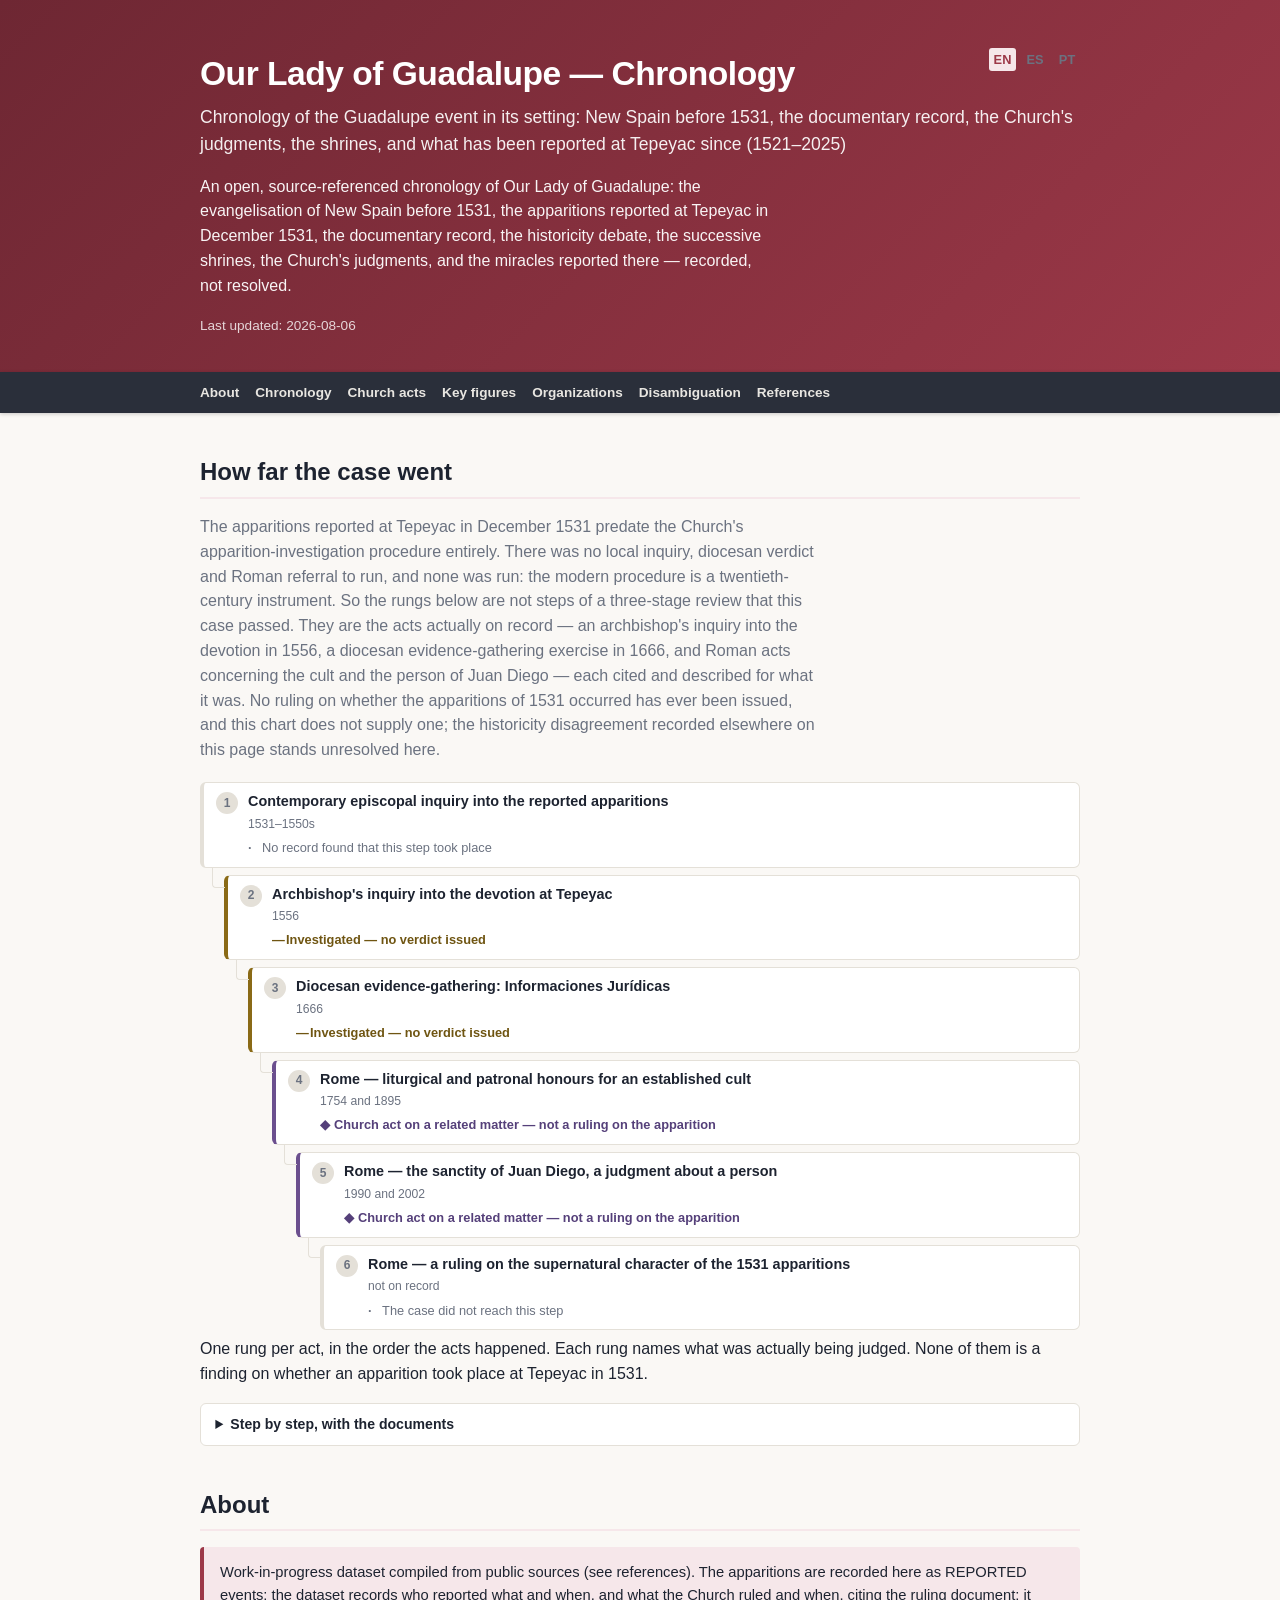
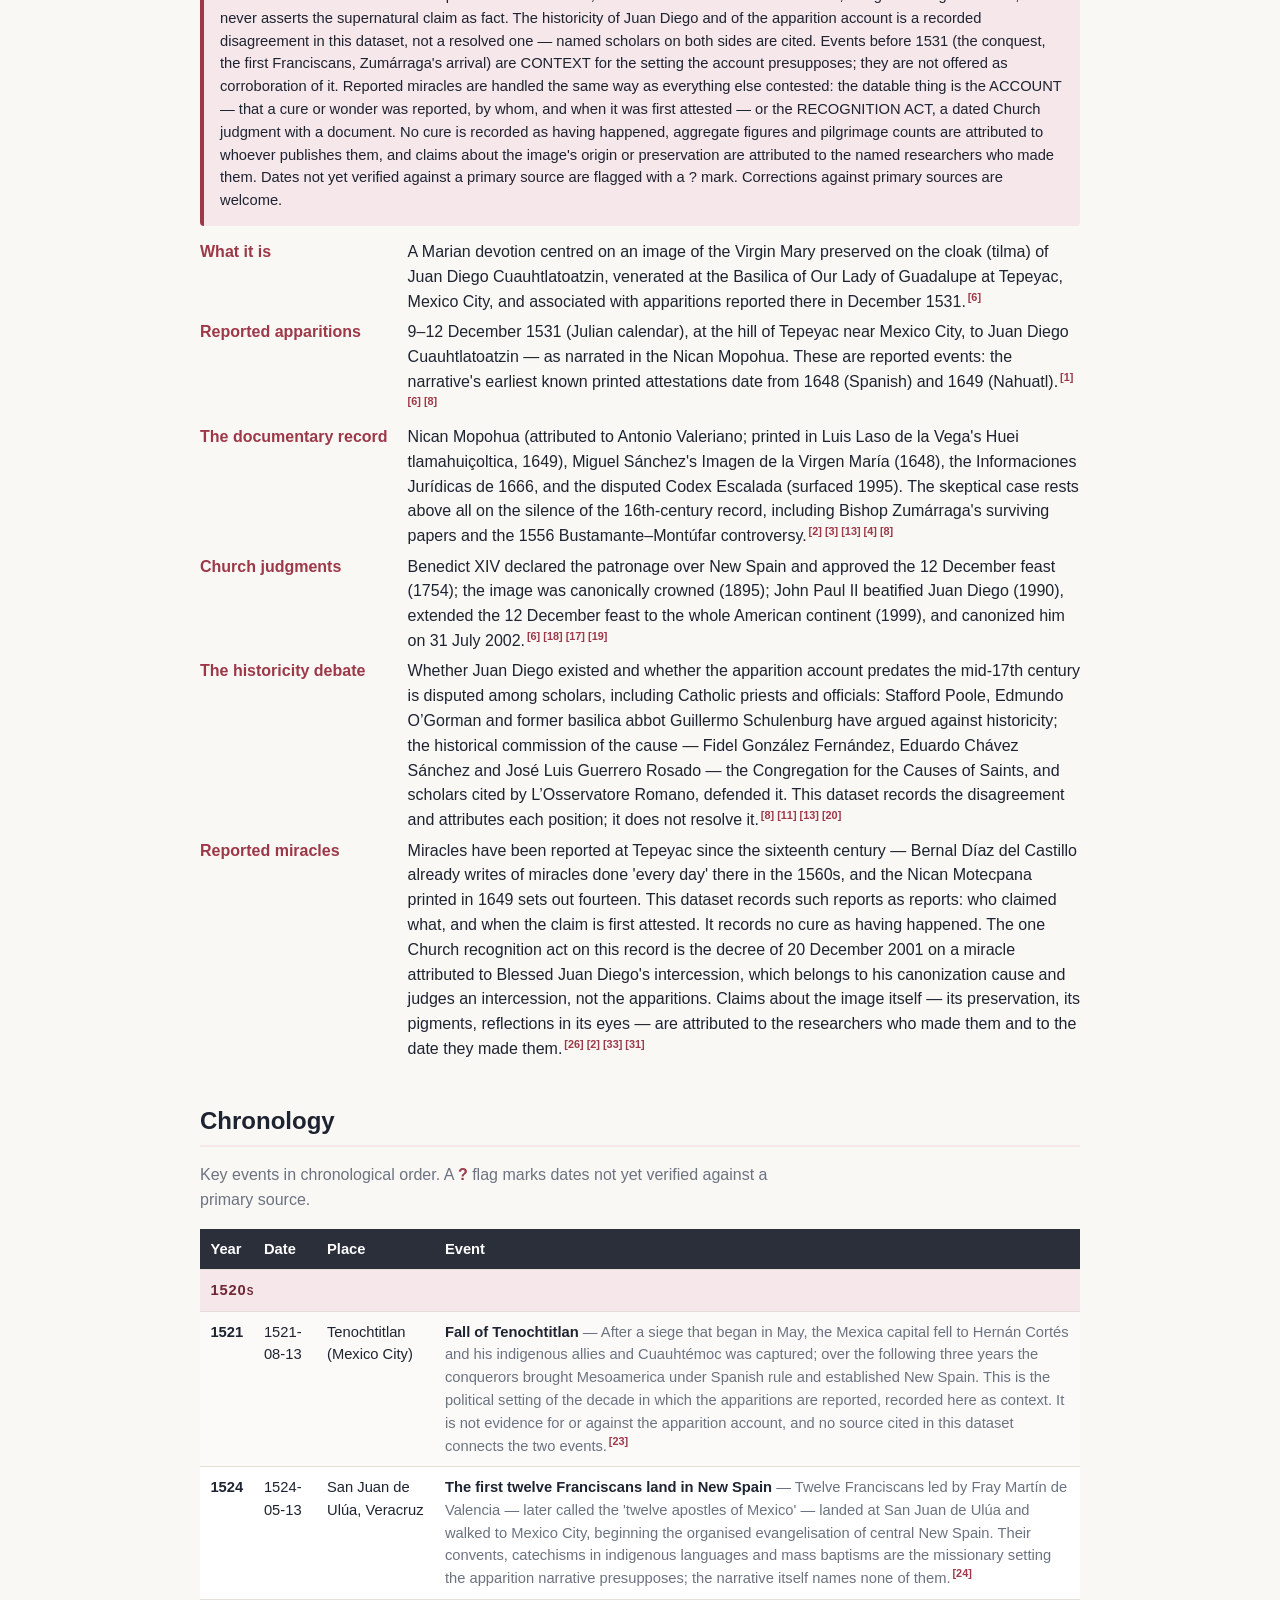
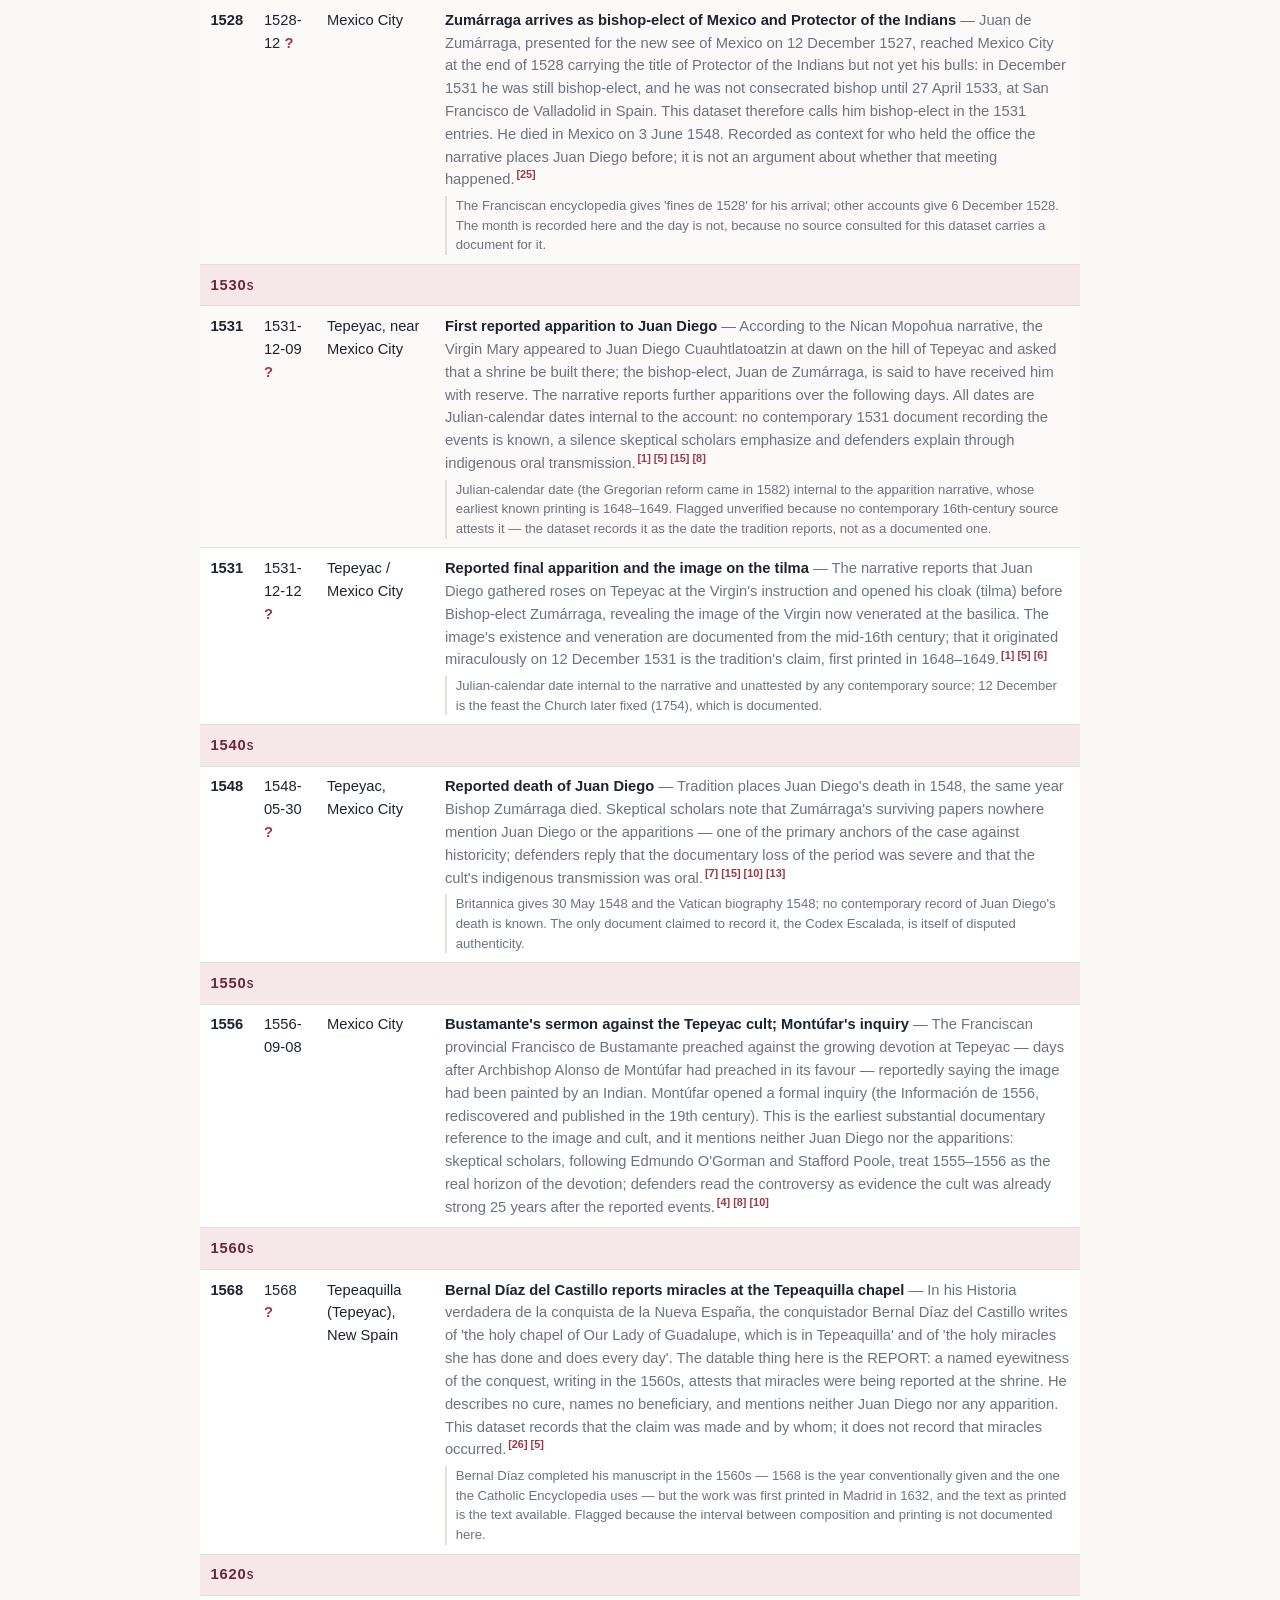
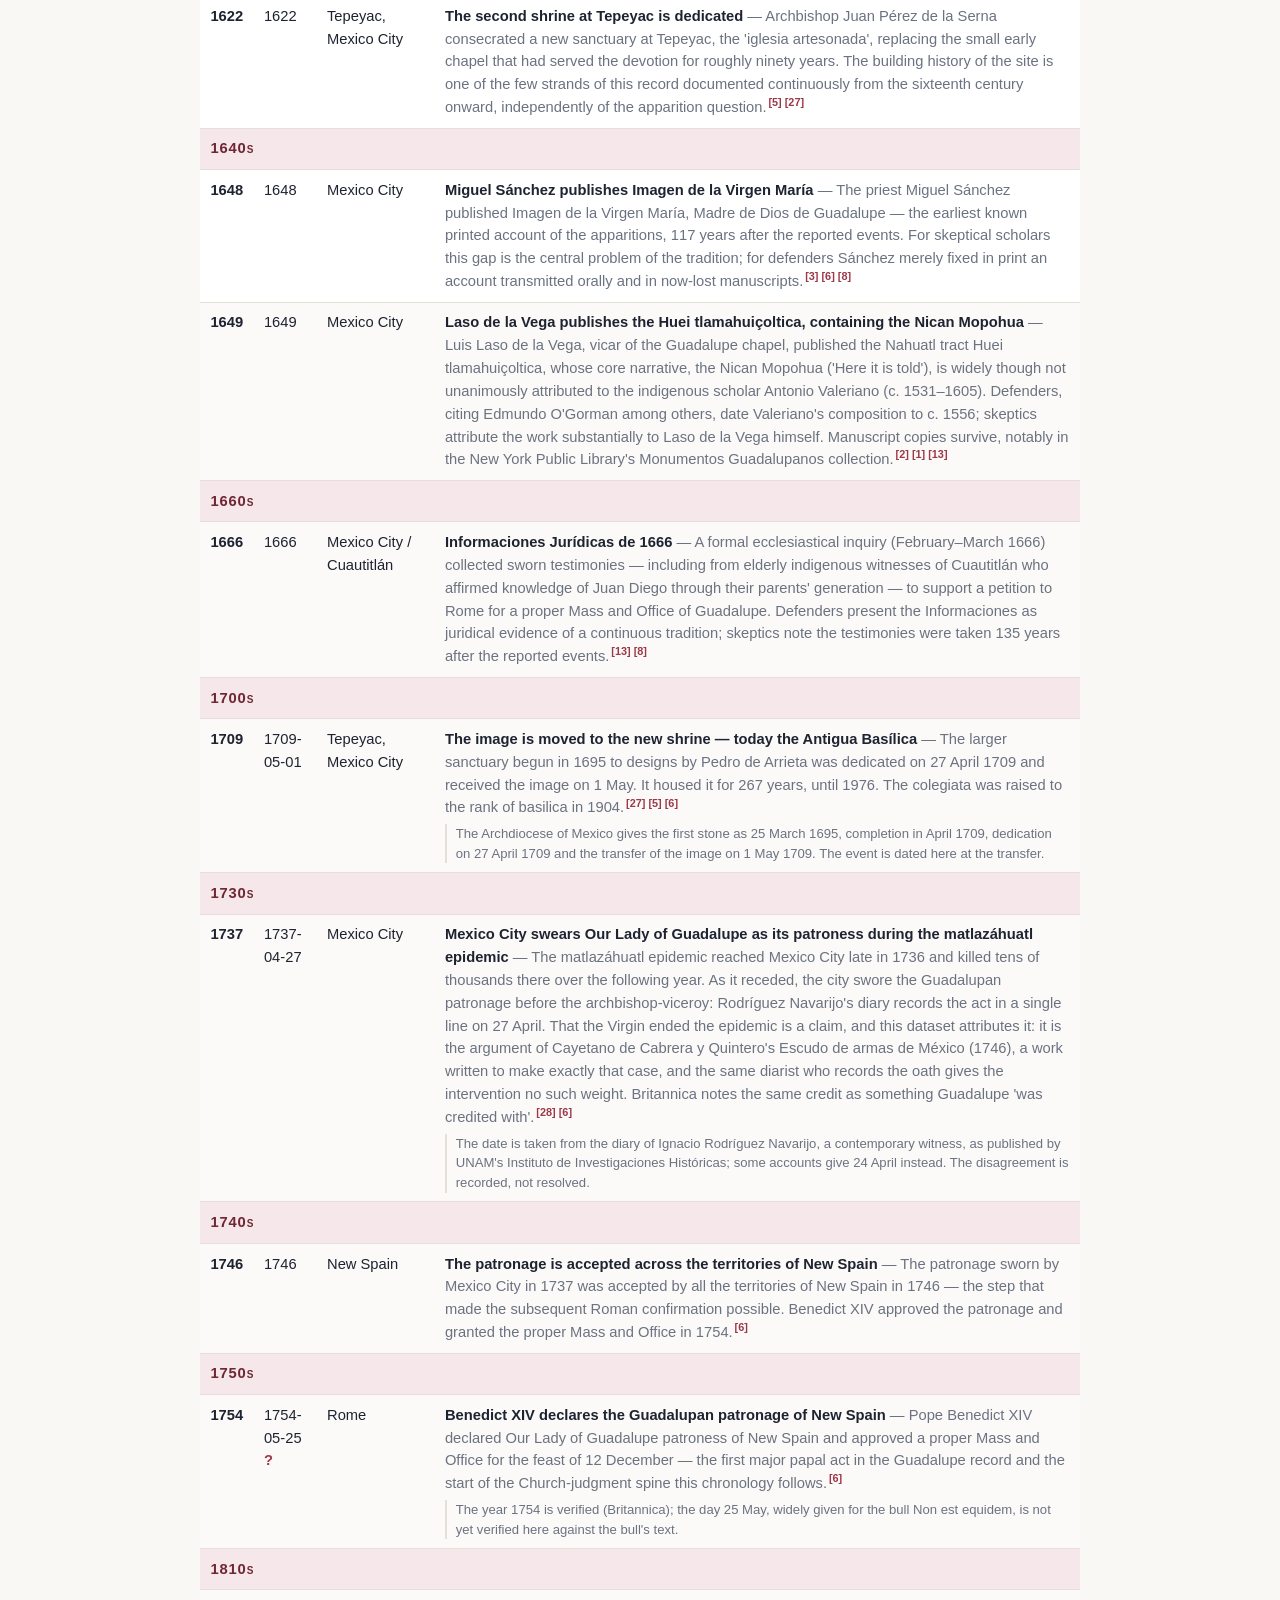
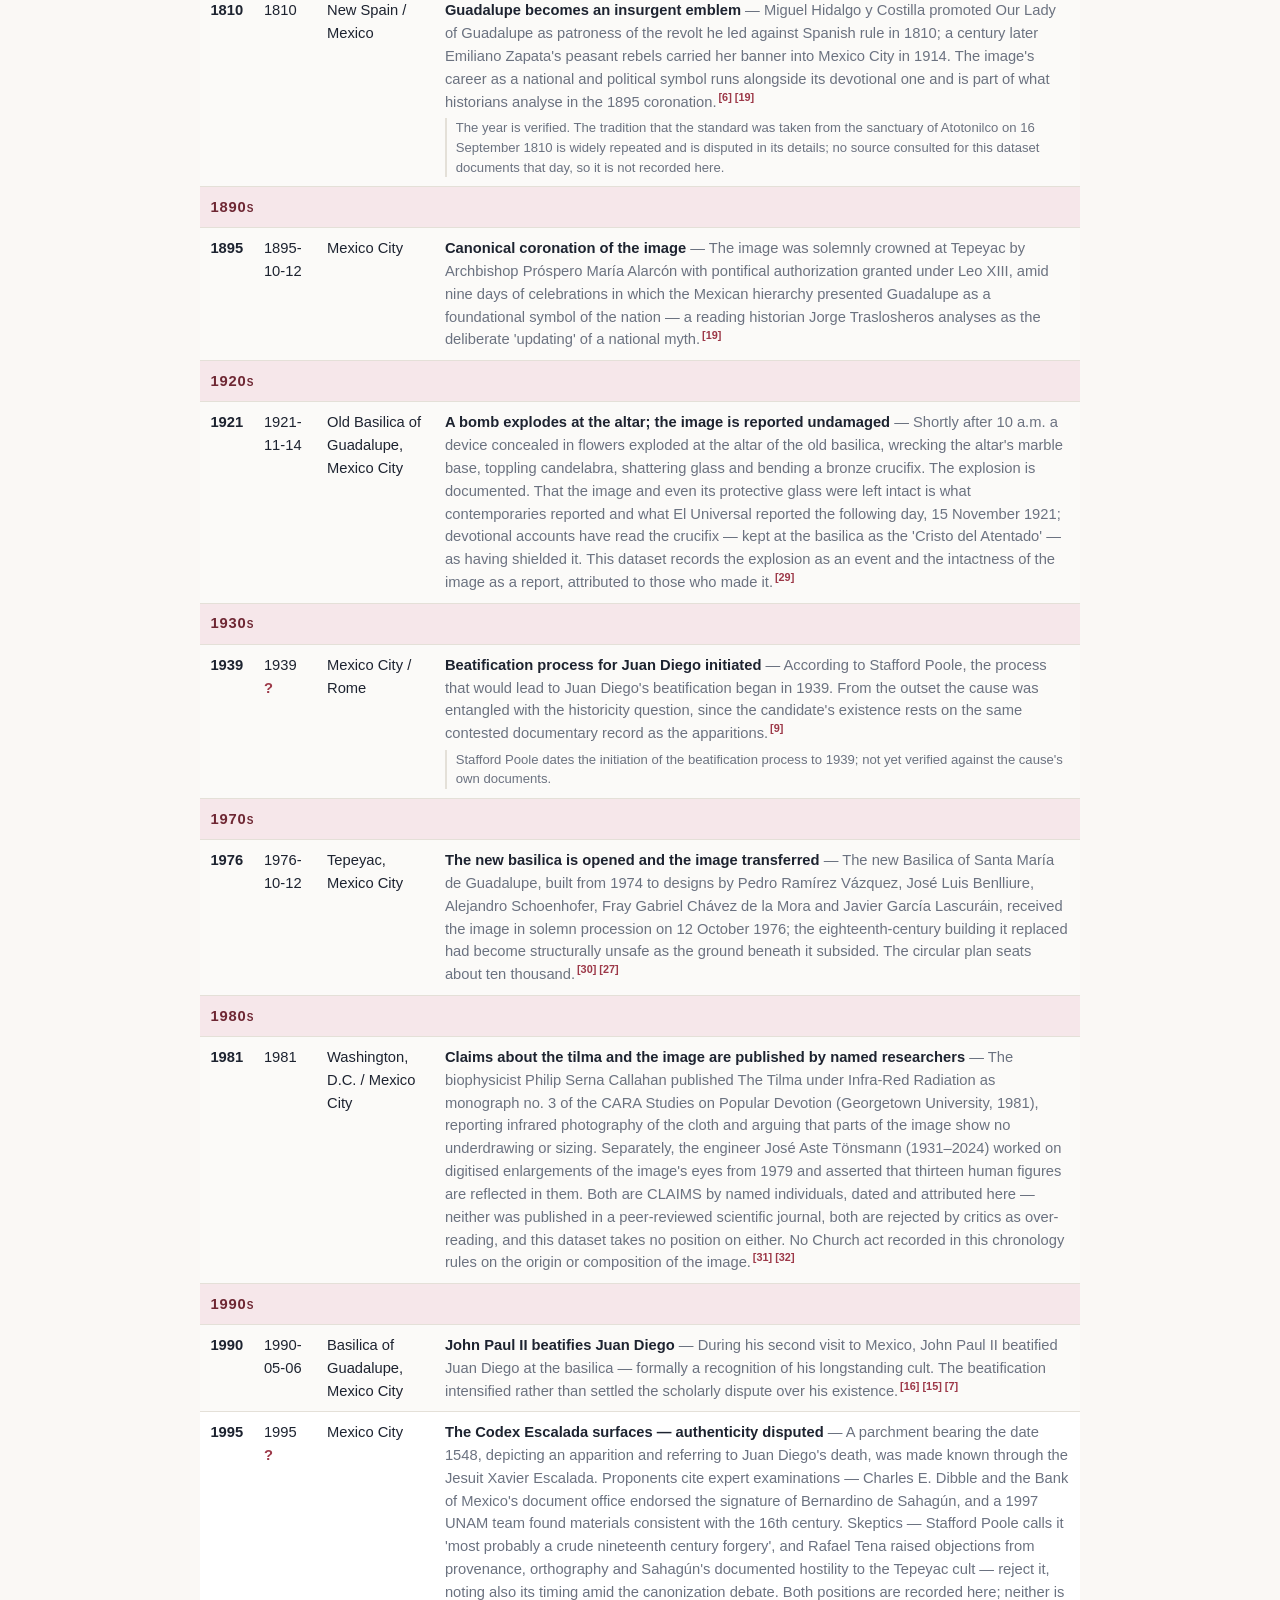
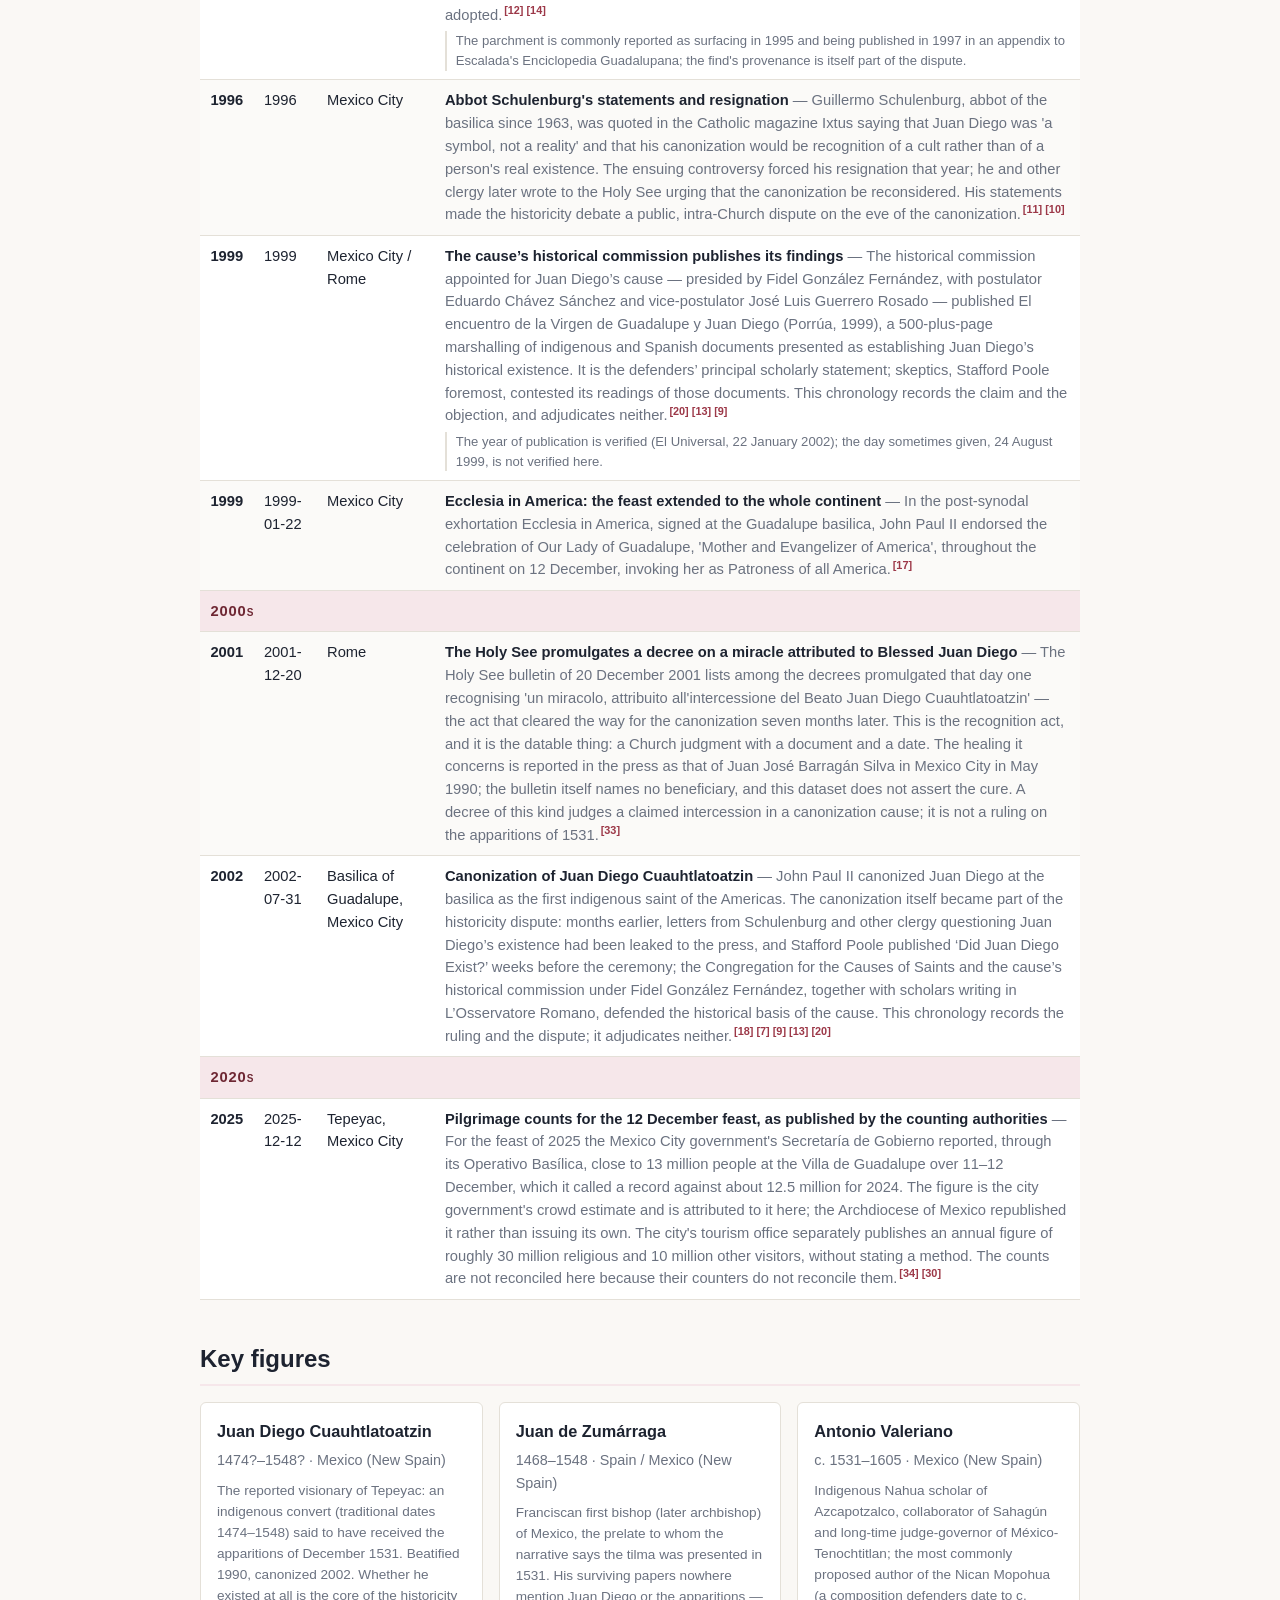
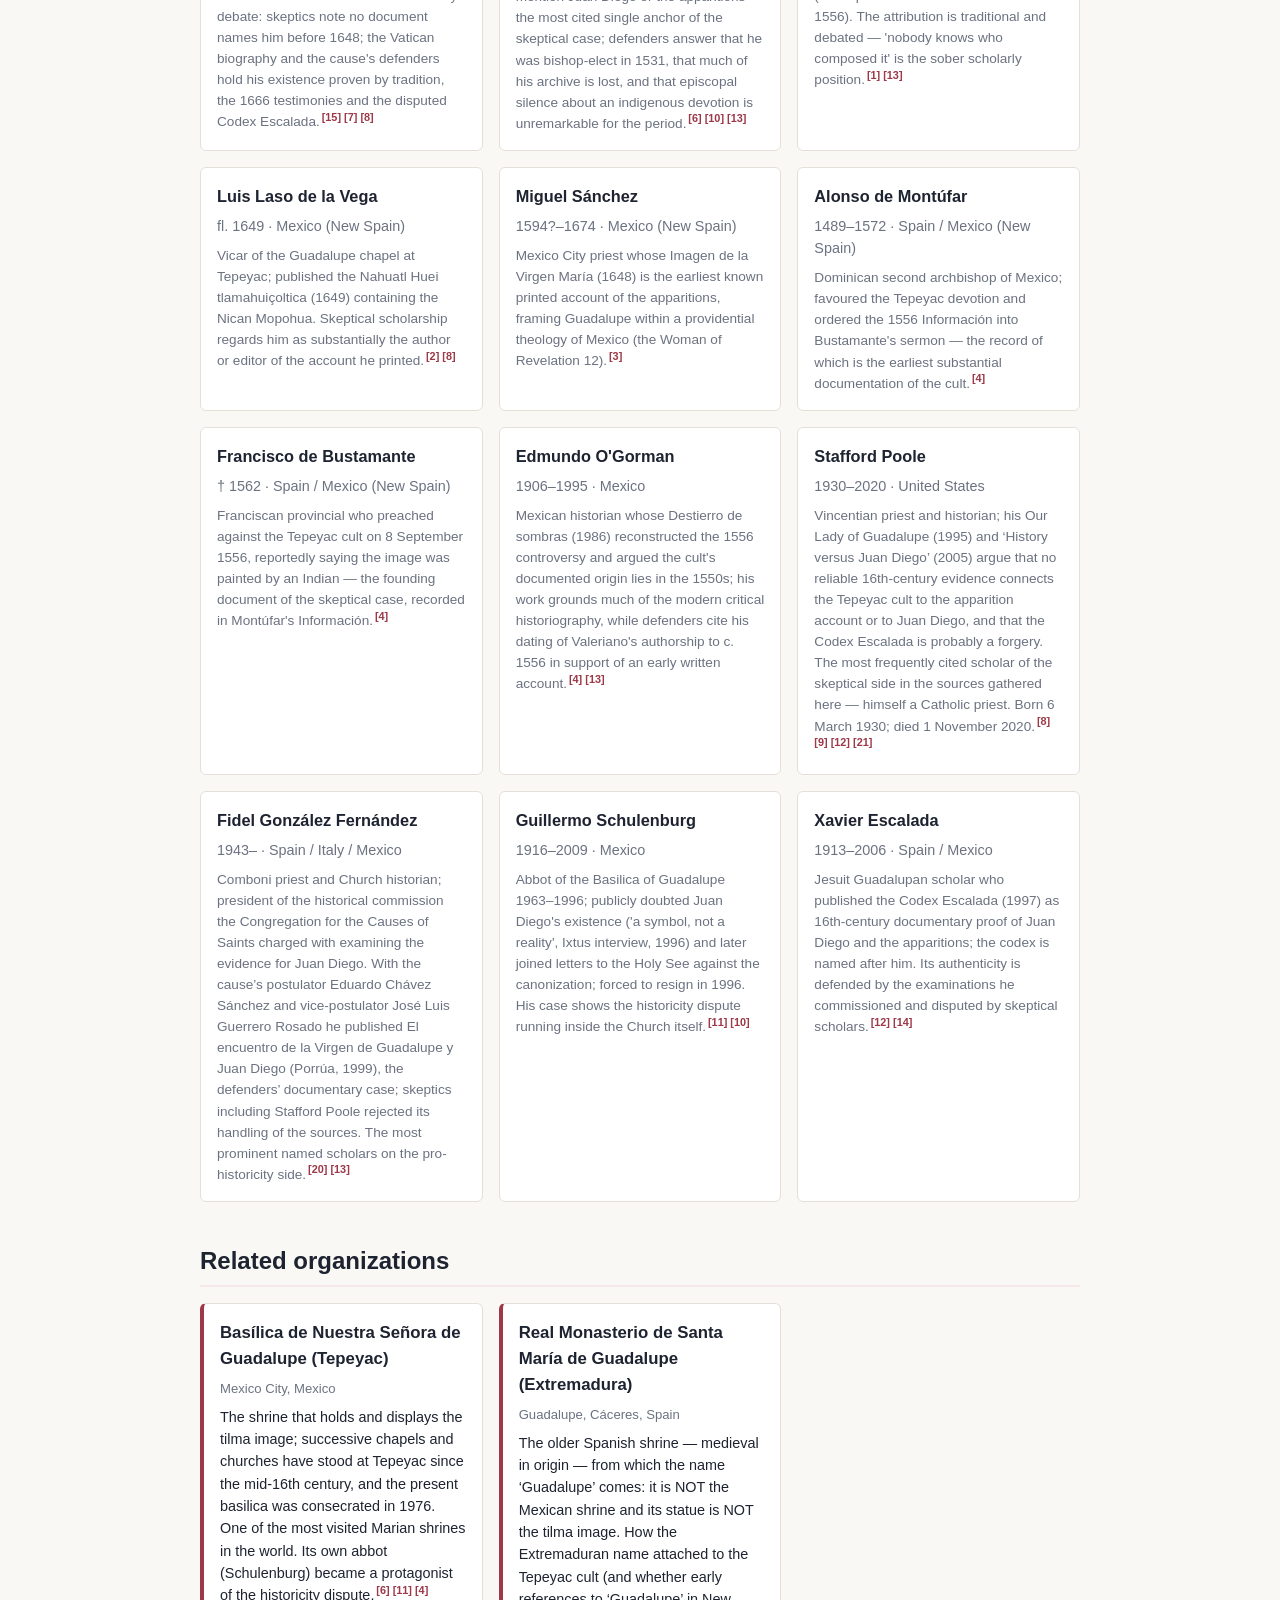
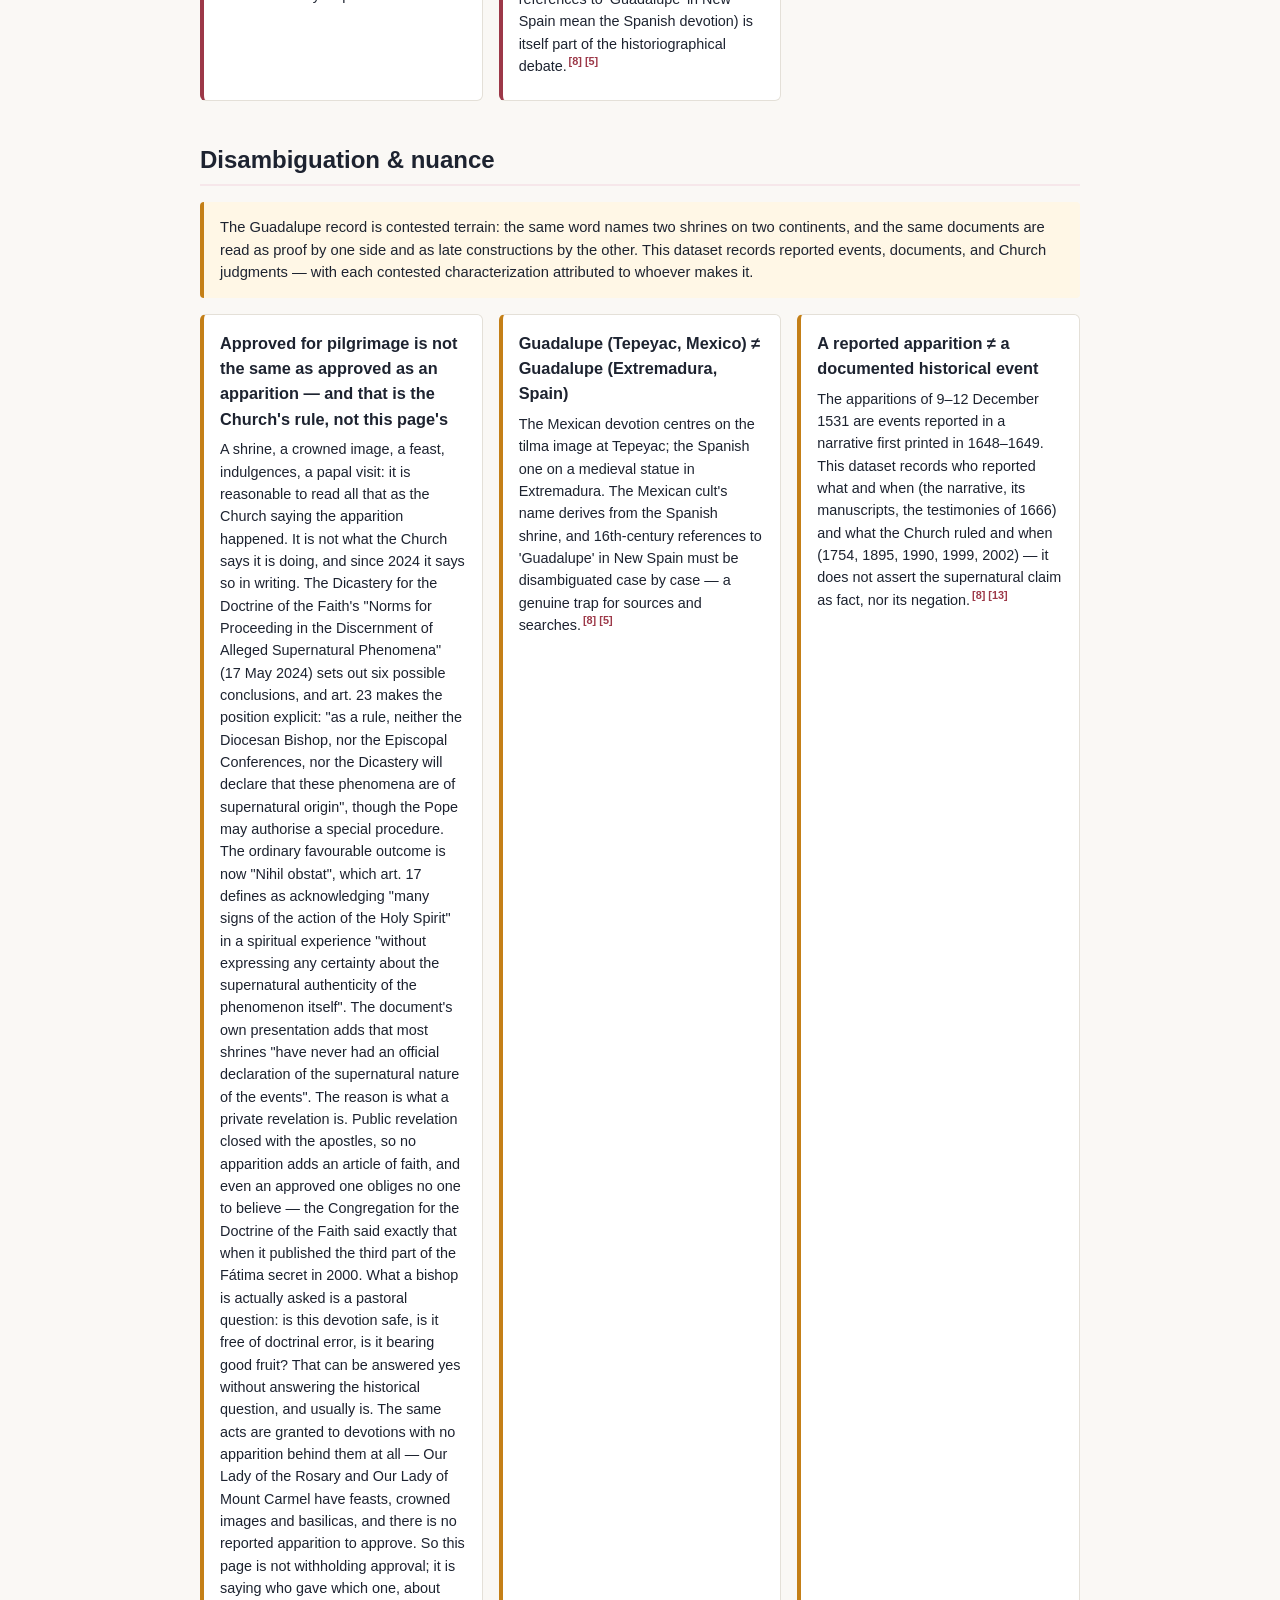
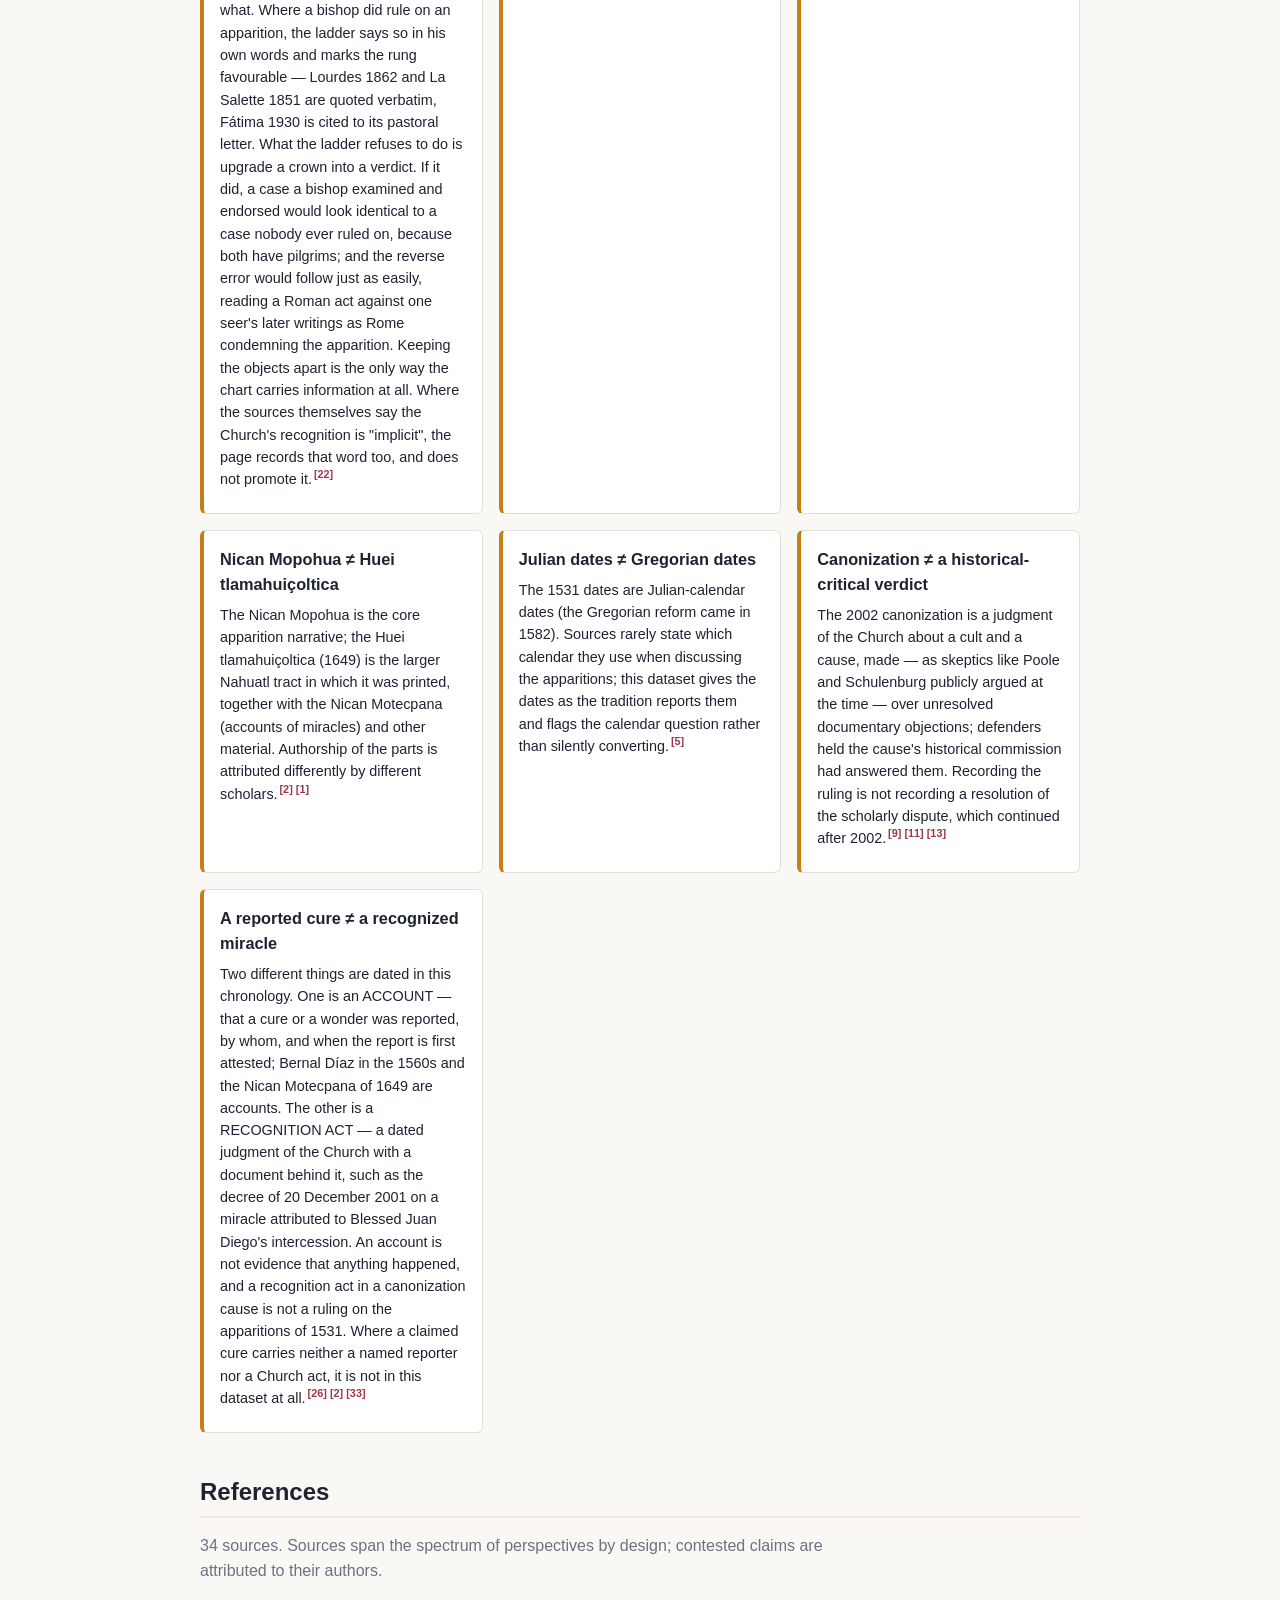
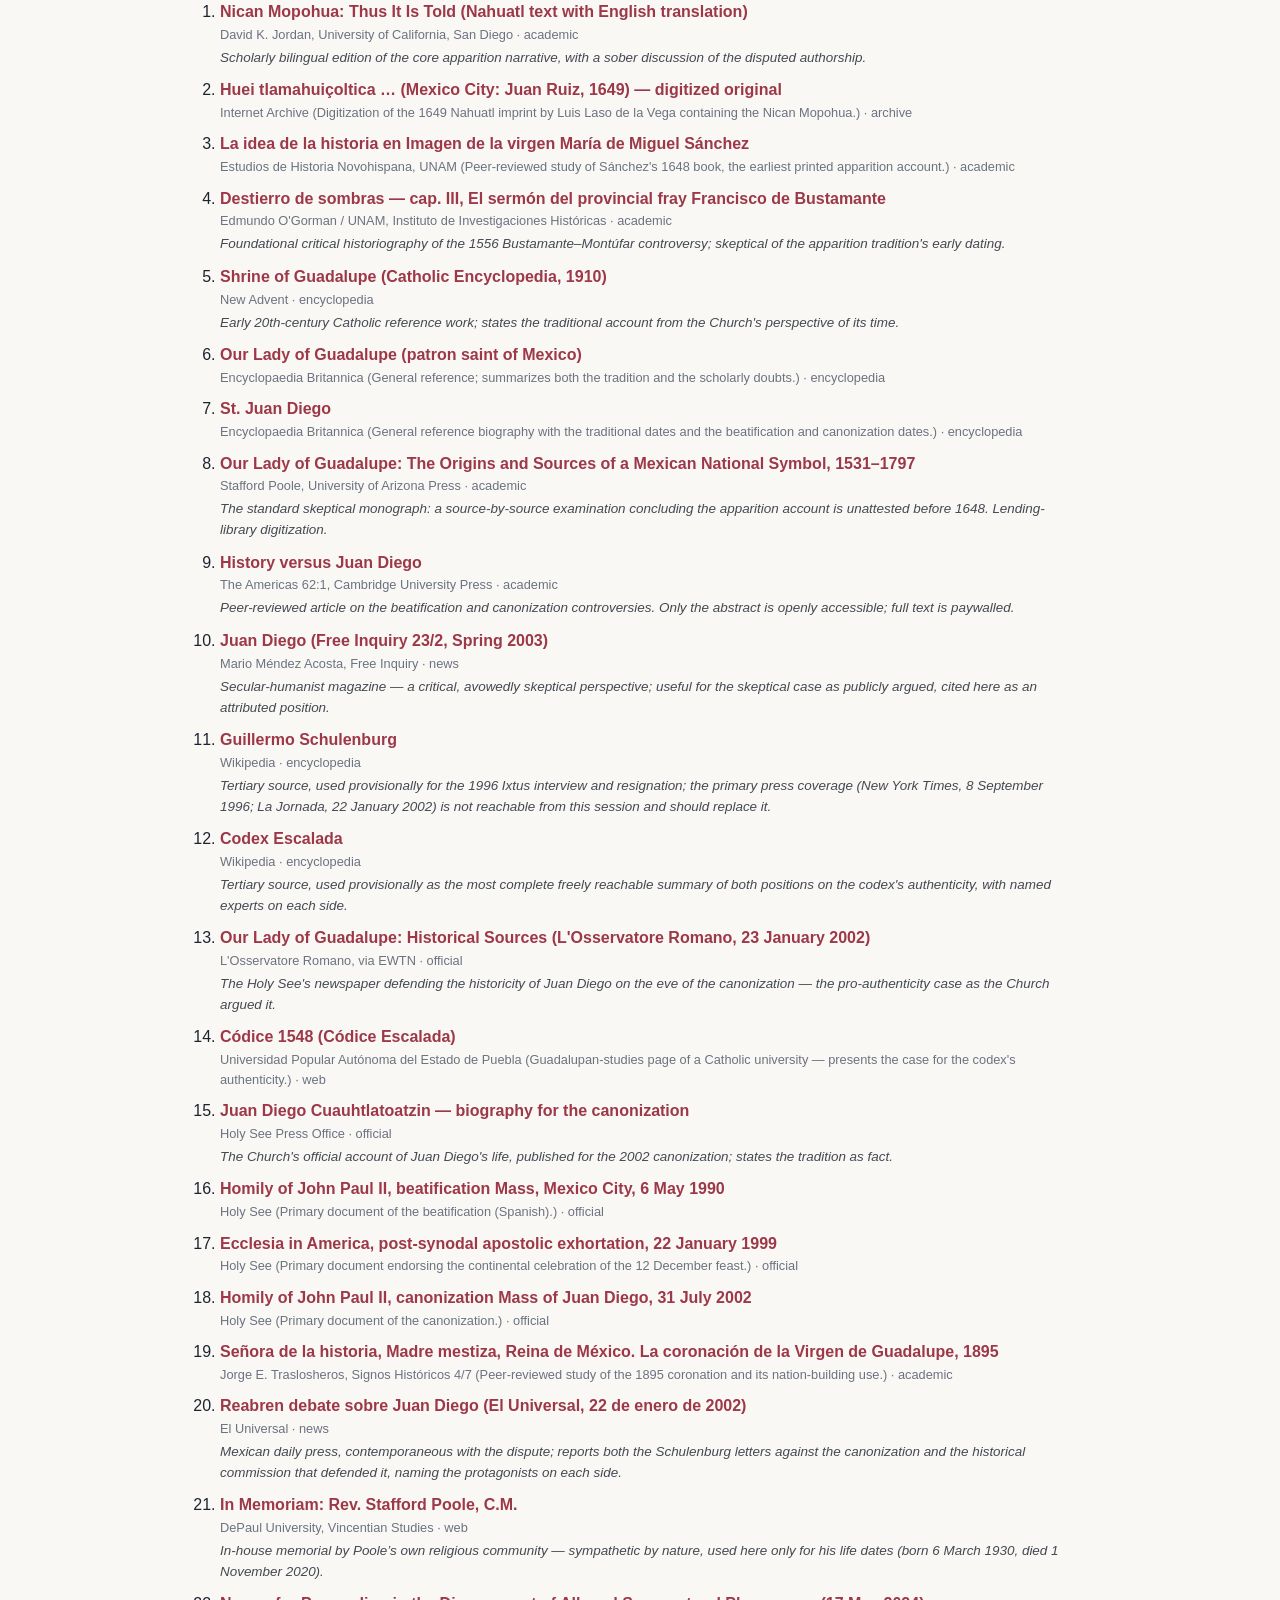
==== commit f076e668: "Cite the Church's own answer to "how is it not approved?" A shrine, a crowned image, a feast in the " ====
--- a/docs/en/index.html
+++ b/docs/en/index.html
@@ -46,7 +46,7 @@
       <h1>Our Lady of Guadalupe — Chronology</h1>
       <p class="subtitle">Chronology of the Guadalupe event in its setting: New Spain before 1531, the documentary record, the Church&#39;s judgments, the shrines, and what has been reported at Tepeyac since (1521–2025)</p>
       <p class="lead">An open, source-referenced chronology of Our Lady of Guadalupe: the evangelisation of New Spain before 1531, the apparitions reported at Tepeyac in December 1531, the documentary record, the historicity debate, the successive shrines, the Church&#39;s judgments, and the miracles reported there — recorded, not resolved.</p>
-      <p class="updated">Last updated: 2026-08-05</p>
+      <p class="updated">Last updated: 2026-08-06</p>
     </div>
   </header>
 
@@ -554,6 +554,14 @@
       <p class="notice notice-attribution">The Guadalupe record is contested terrain: the same word names two shrines on two continents, and the same documents are read as proof by one side and as late constructions by the other. This dataset records reported events, documents, and Church judgments — with each contested characterization attributed to whoever makes it.</p>
       <div class="party-grid">
       <div class="cp-card">
+        <h3>Approved for pilgrimage is not the same as approved as an apparition — and that is the Church&#39;s rule, not this page&#39;s</h3>
+        <p>A shrine, a crowned image, a feast, indulgences, a papal visit: it is reasonable to read all that as the Church saying the apparition happened. It is not what the Church says it is doing, and since 2024 it says so in writing. The Dicastery for the Doctrine of the Faith&#39;s &quot;Norms for Proceeding in the Discernment of Alleged Supernatural Phenomena&quot; (17 May 2024) sets out six possible conclusions, and art. 23 makes the position explicit: &quot;as a rule, neither the Diocesan Bishop, nor the Episcopal Conferences, nor the Dicastery will declare that these phenomena are of supernatural origin&quot;, though the Pope may authorise a special procedure. The ordinary favourable outcome is now &quot;Nihil obstat&quot;, which art. 17 defines as acknowledging &quot;many signs of the action of the Holy Spirit&quot; in a spiritual experience &quot;without expressing any certainty about the supernatural authenticity of the phenomenon itself&quot;. The document&#39;s own presentation adds that most shrines &quot;have never had an official declaration of the supernatural nature of the events&quot;.
+
+The reason is what a private revelation is. Public revelation closed with the apostles, so no apparition adds an article of faith, and even an approved one obliges no one to believe — the Congregation for the Doctrine of the Faith said exactly that when it published the third part of the Fátima secret in 2000. What a bishop is actually asked is a pastoral question: is this devotion safe, is it free of doctrinal error, is it bearing good fruit? That can be answered yes without answering the historical question, and usually is. The same acts are granted to devotions with no apparition behind them at all — Our Lady of the Rosary and Our Lady of Mount Carmel have feasts, crowned images and basilicas, and there is no reported apparition to approve.
+
+So this page is not withholding approval; it is saying who gave which one, about what. Where a bishop did rule on an apparition, the ladder says so in his own words and marks the rung favourable — Lourdes 1862 and La Salette 1851 are quoted verbatim, Fátima 1930 is cited to its pastoral letter. What the ladder refuses to do is upgrade a crown into a verdict. If it did, a case a bishop examined and endorsed would look identical to a case nobody ever ruled on, because both have pilgrims; and the reverse error would follow just as easily, reading a Roman act against one seer&#39;s later writings as Rome condemning the apparition. Keeping the objects apart is the only way the chart carries information at all. Where the sources themselves say the Church&#39;s recognition is &quot;implicit&quot;, the page records that word too, and does not promote it.<sup class="cite"><a href="#ref-22" title="Reference 22">[22]</a></sup></p>
+      </div>
+      <div class="cp-card">
         <h3>Guadalupe (Tepeyac, Mexico) ≠ Guadalupe (Extremadura, Spain)</h3>
         <p>The Mexican devotion centres on the tilma image at Tepeyac; the Spanish one on a medieval statue in Extremadura. The Mexican cult&#39;s name derives from the Spanish shrine, and 16th-century references to &#39;Guadalupe&#39; in New Spain must be disambiguated case by case — a genuine trap for sources and searches.<sup class="cite"><a href="#ref-8" title="Reference 8">[8]</a> <a href="#ref-5" title="Reference 5">[5]</a></sup></p>
       </div>
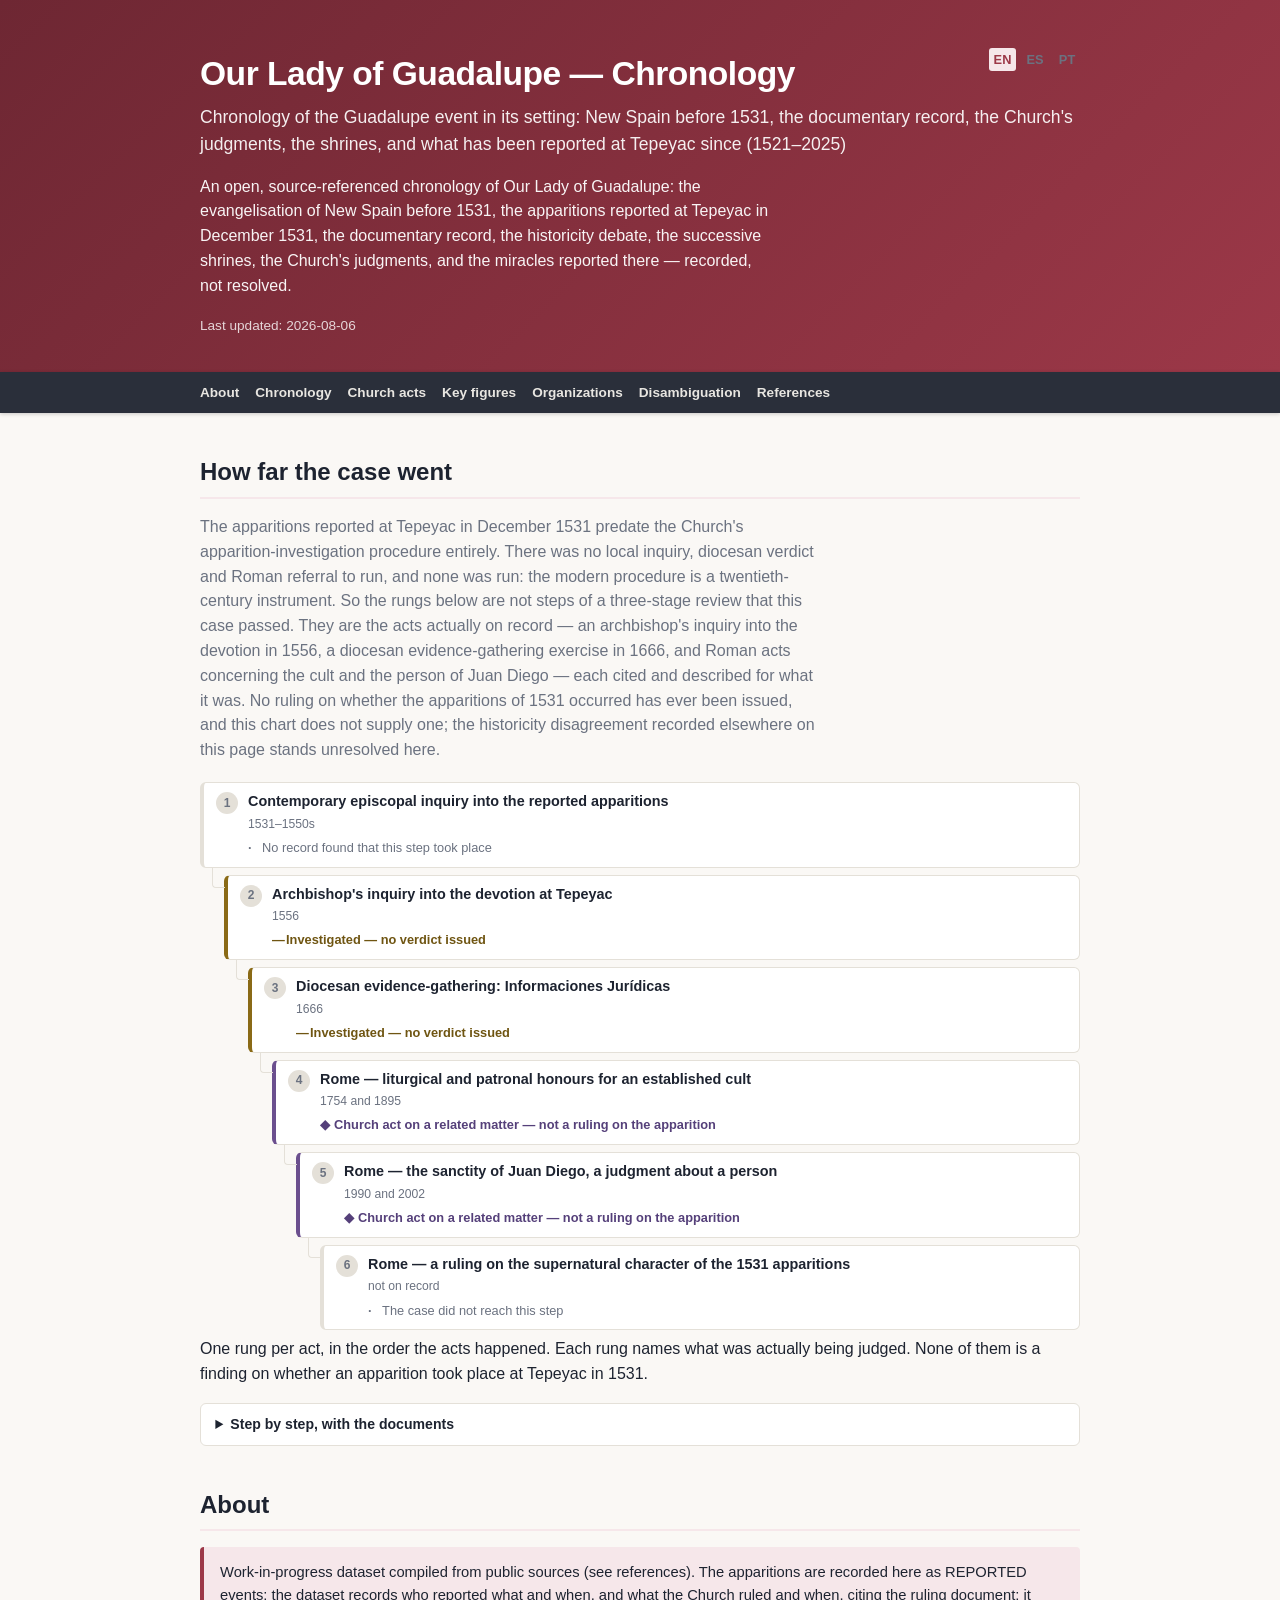
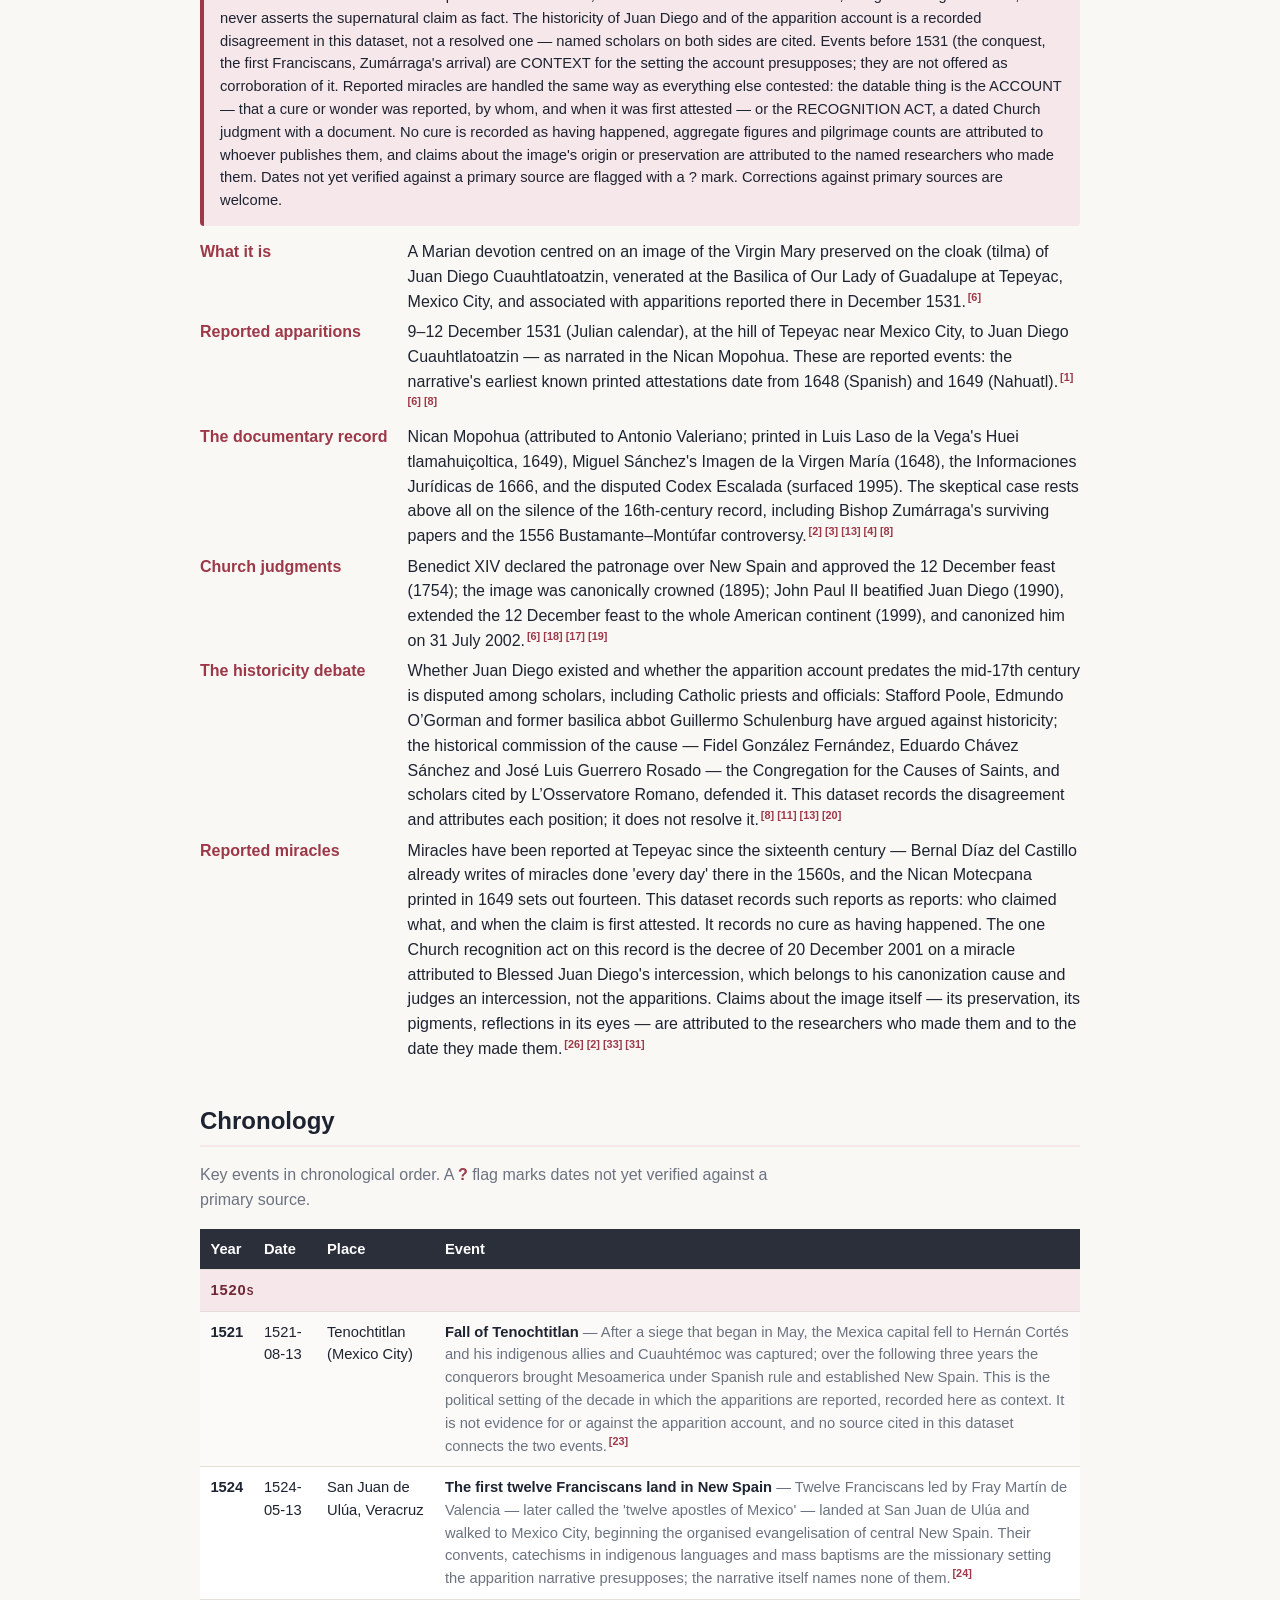
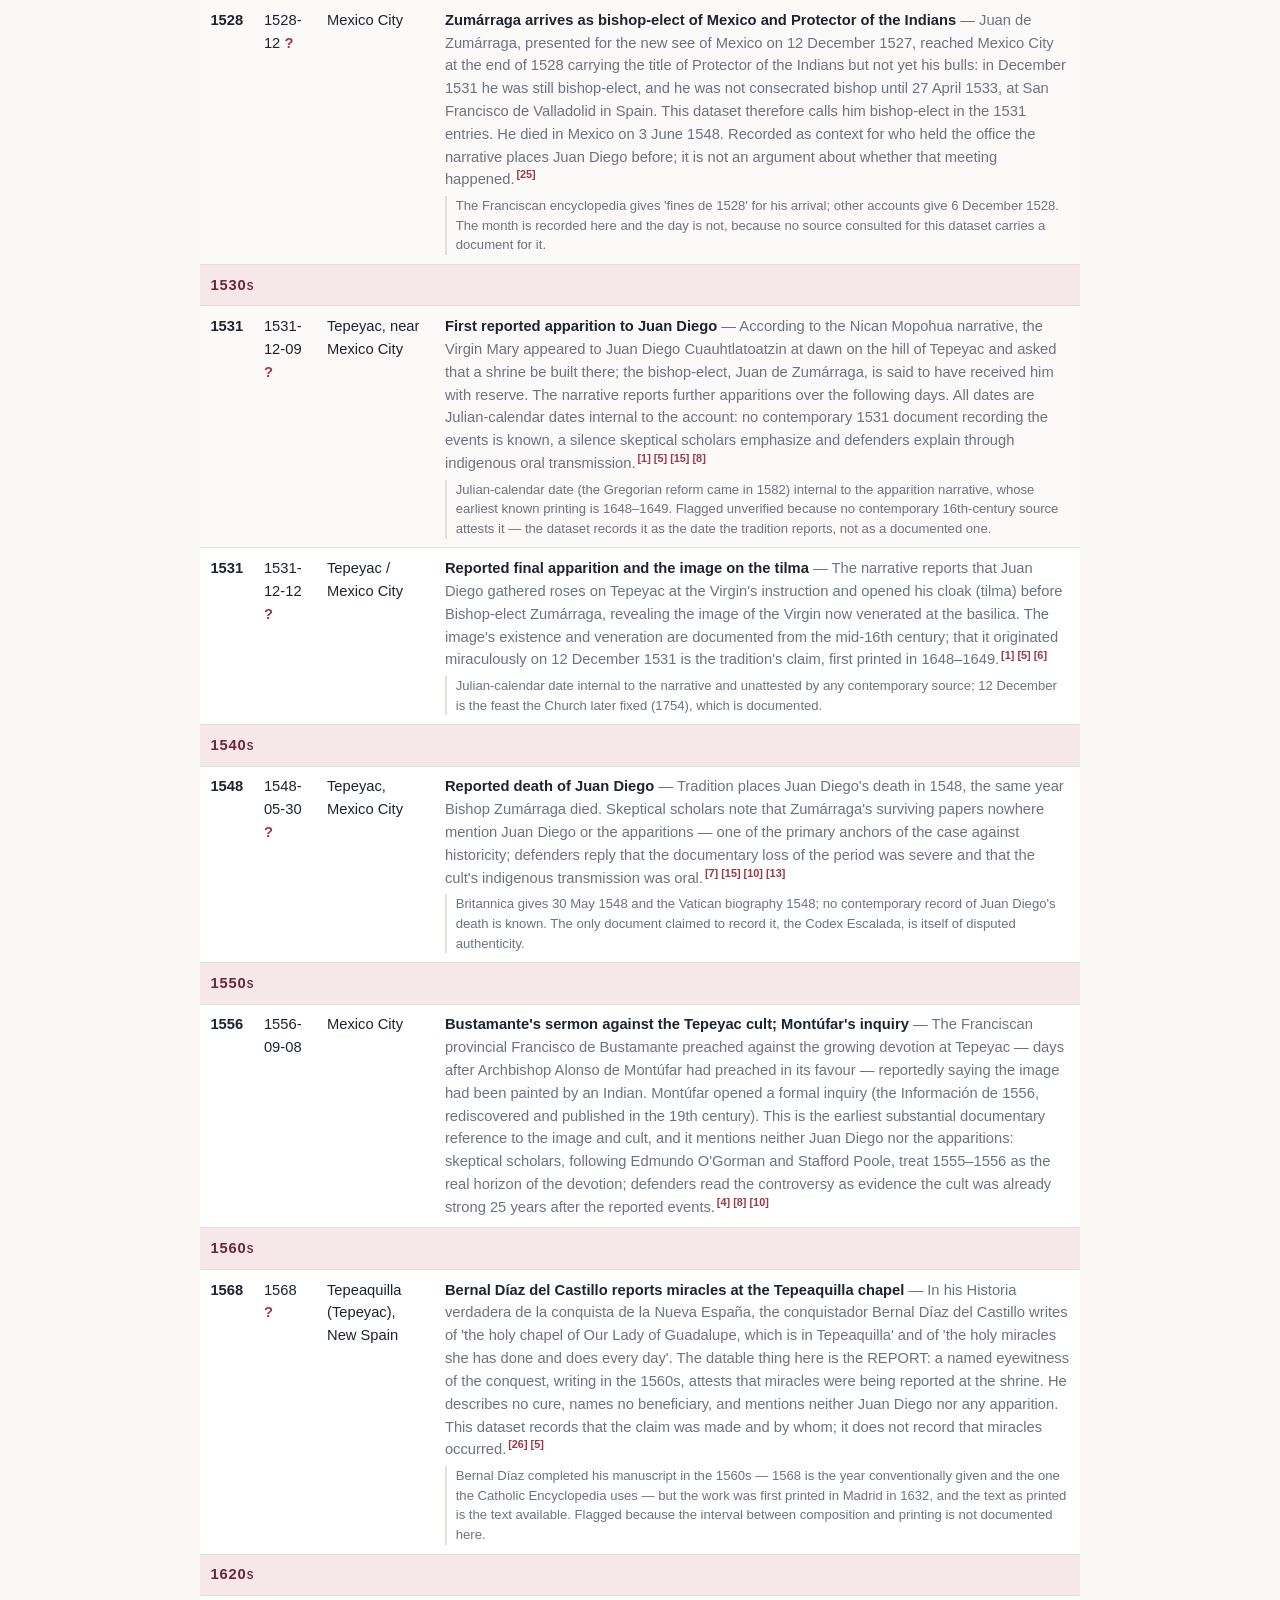
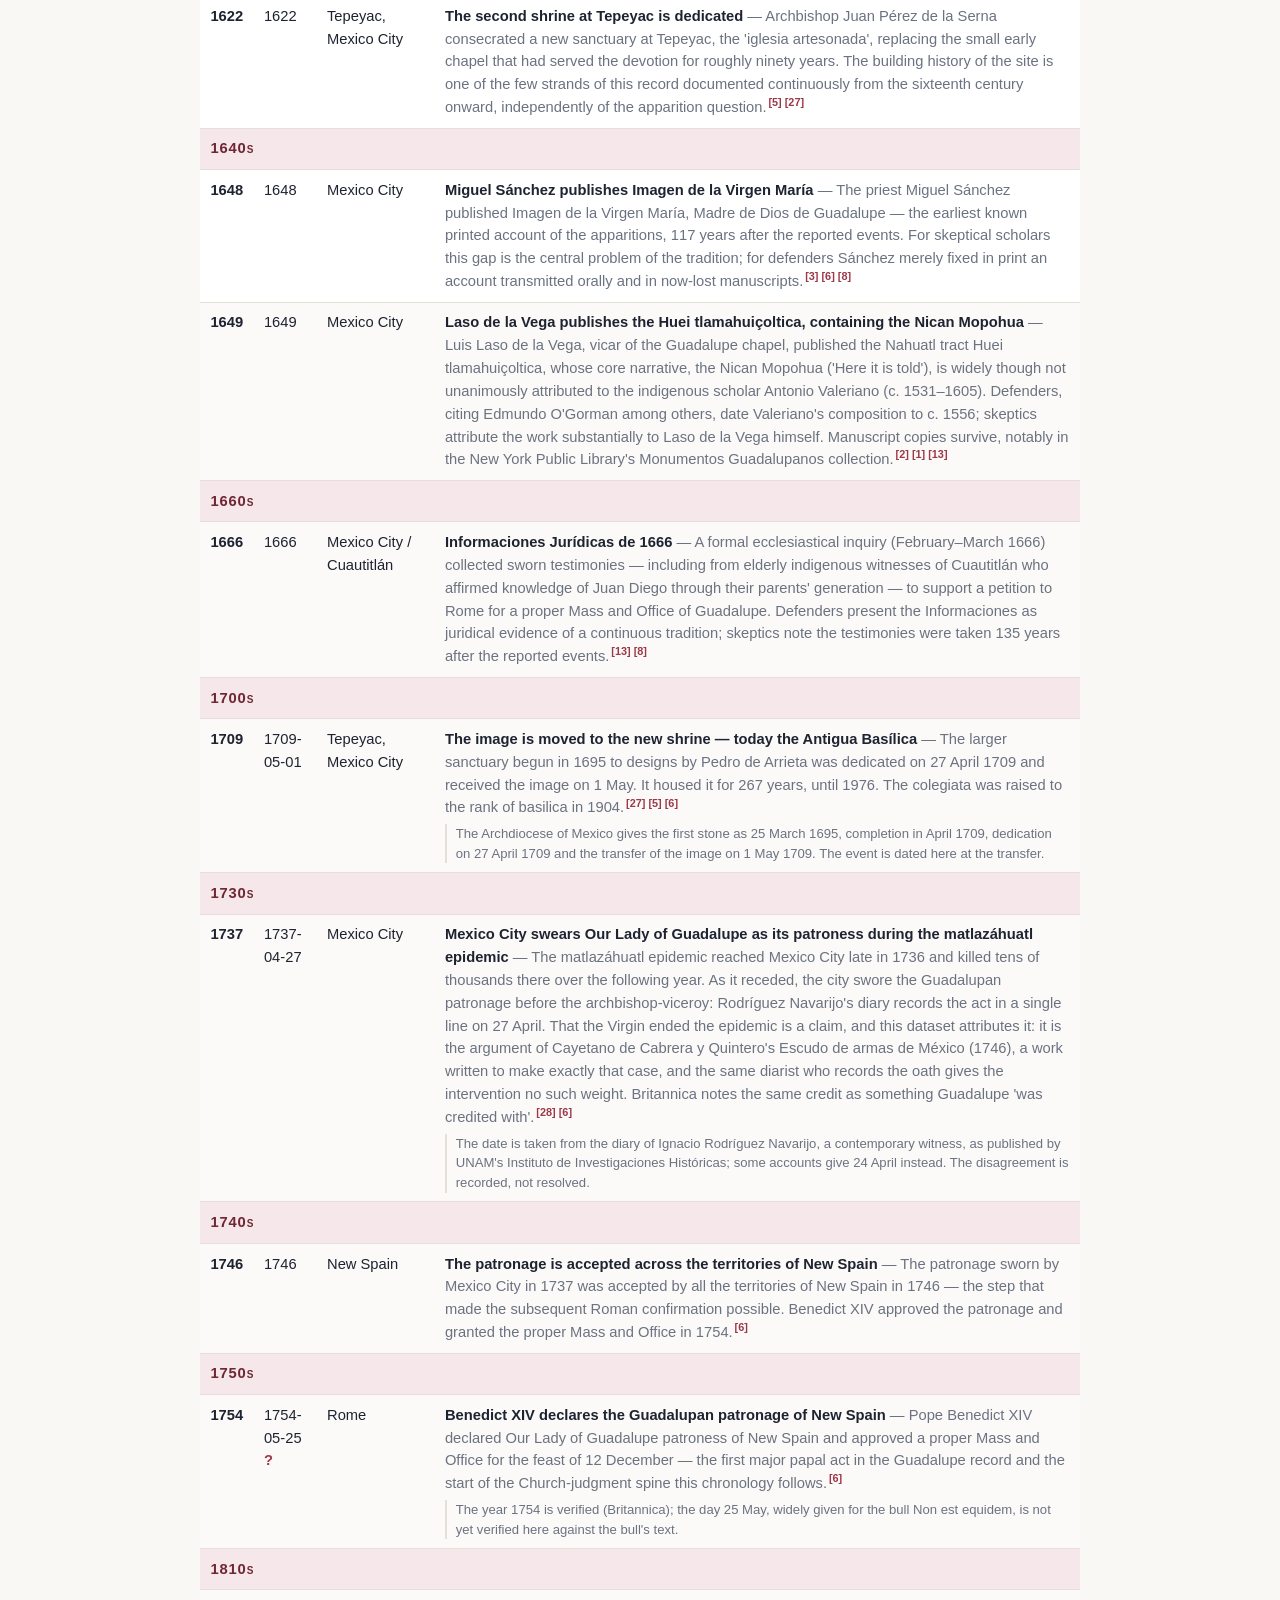
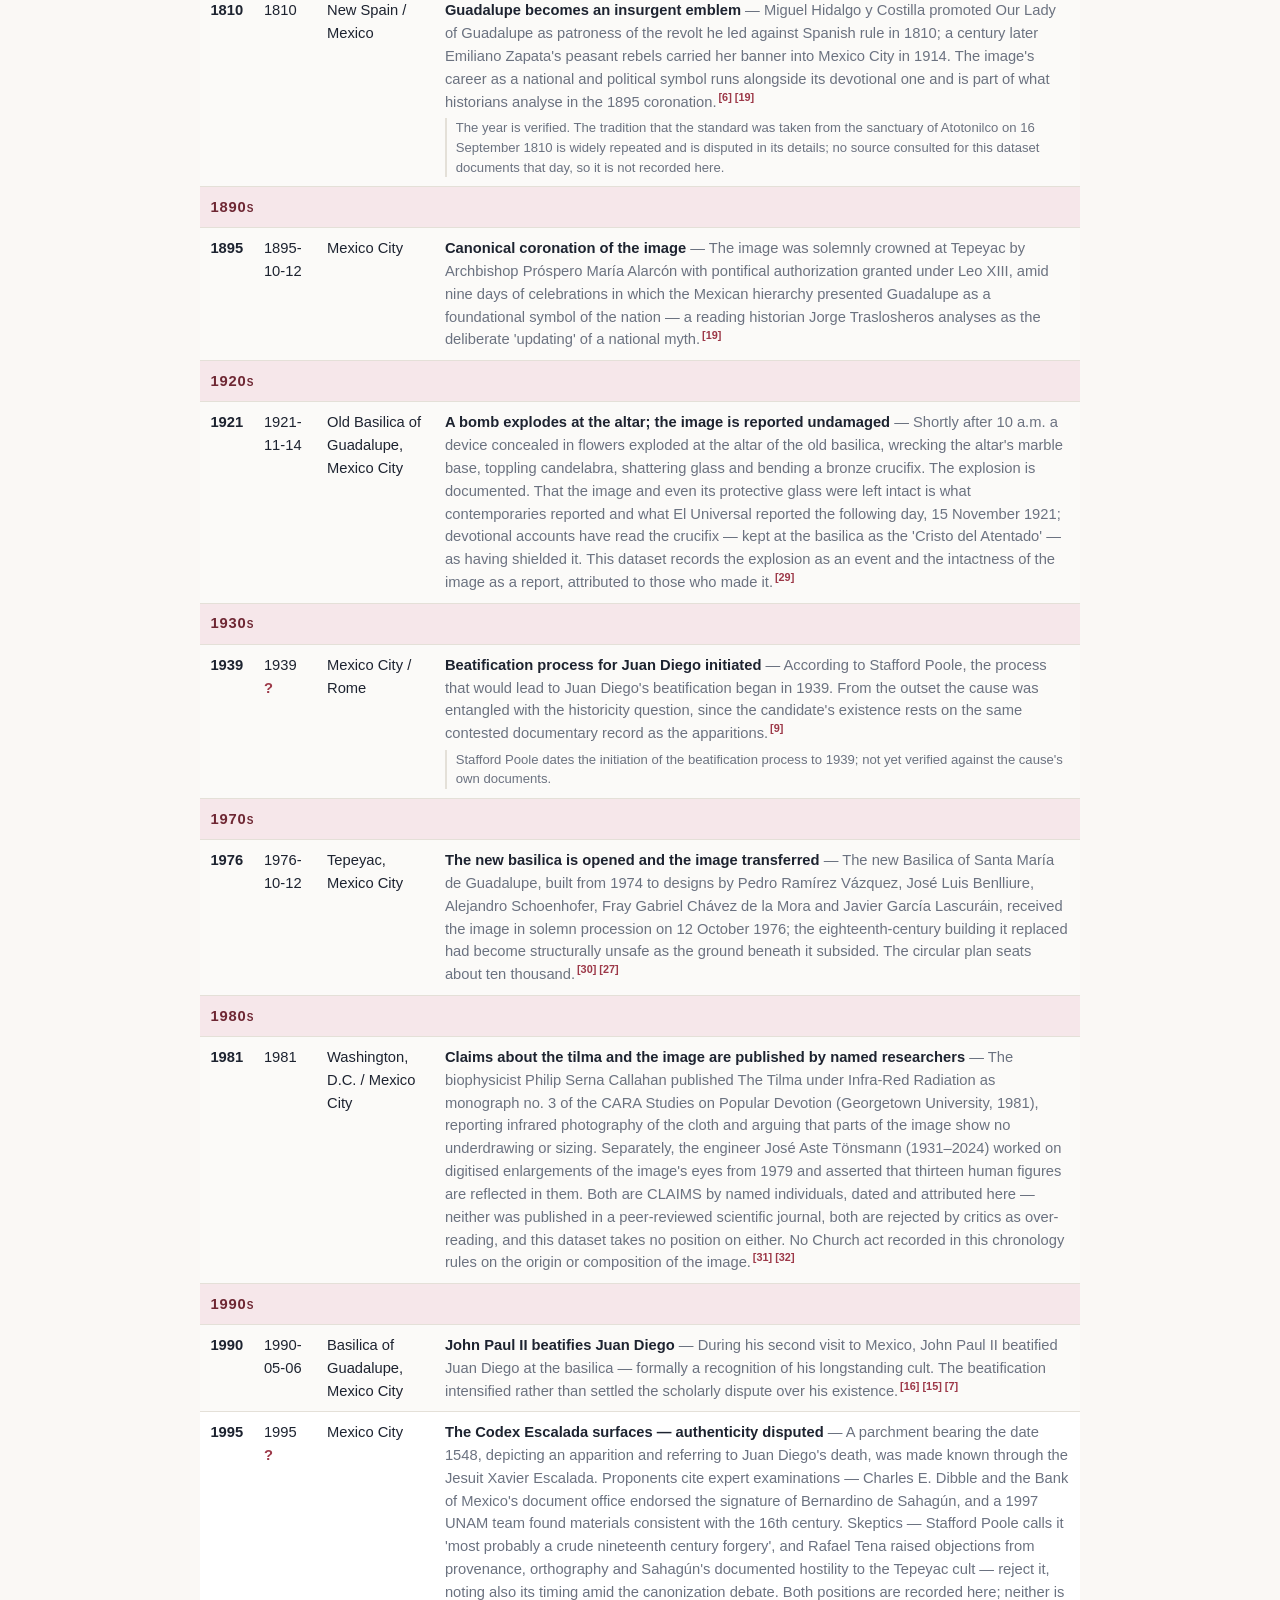
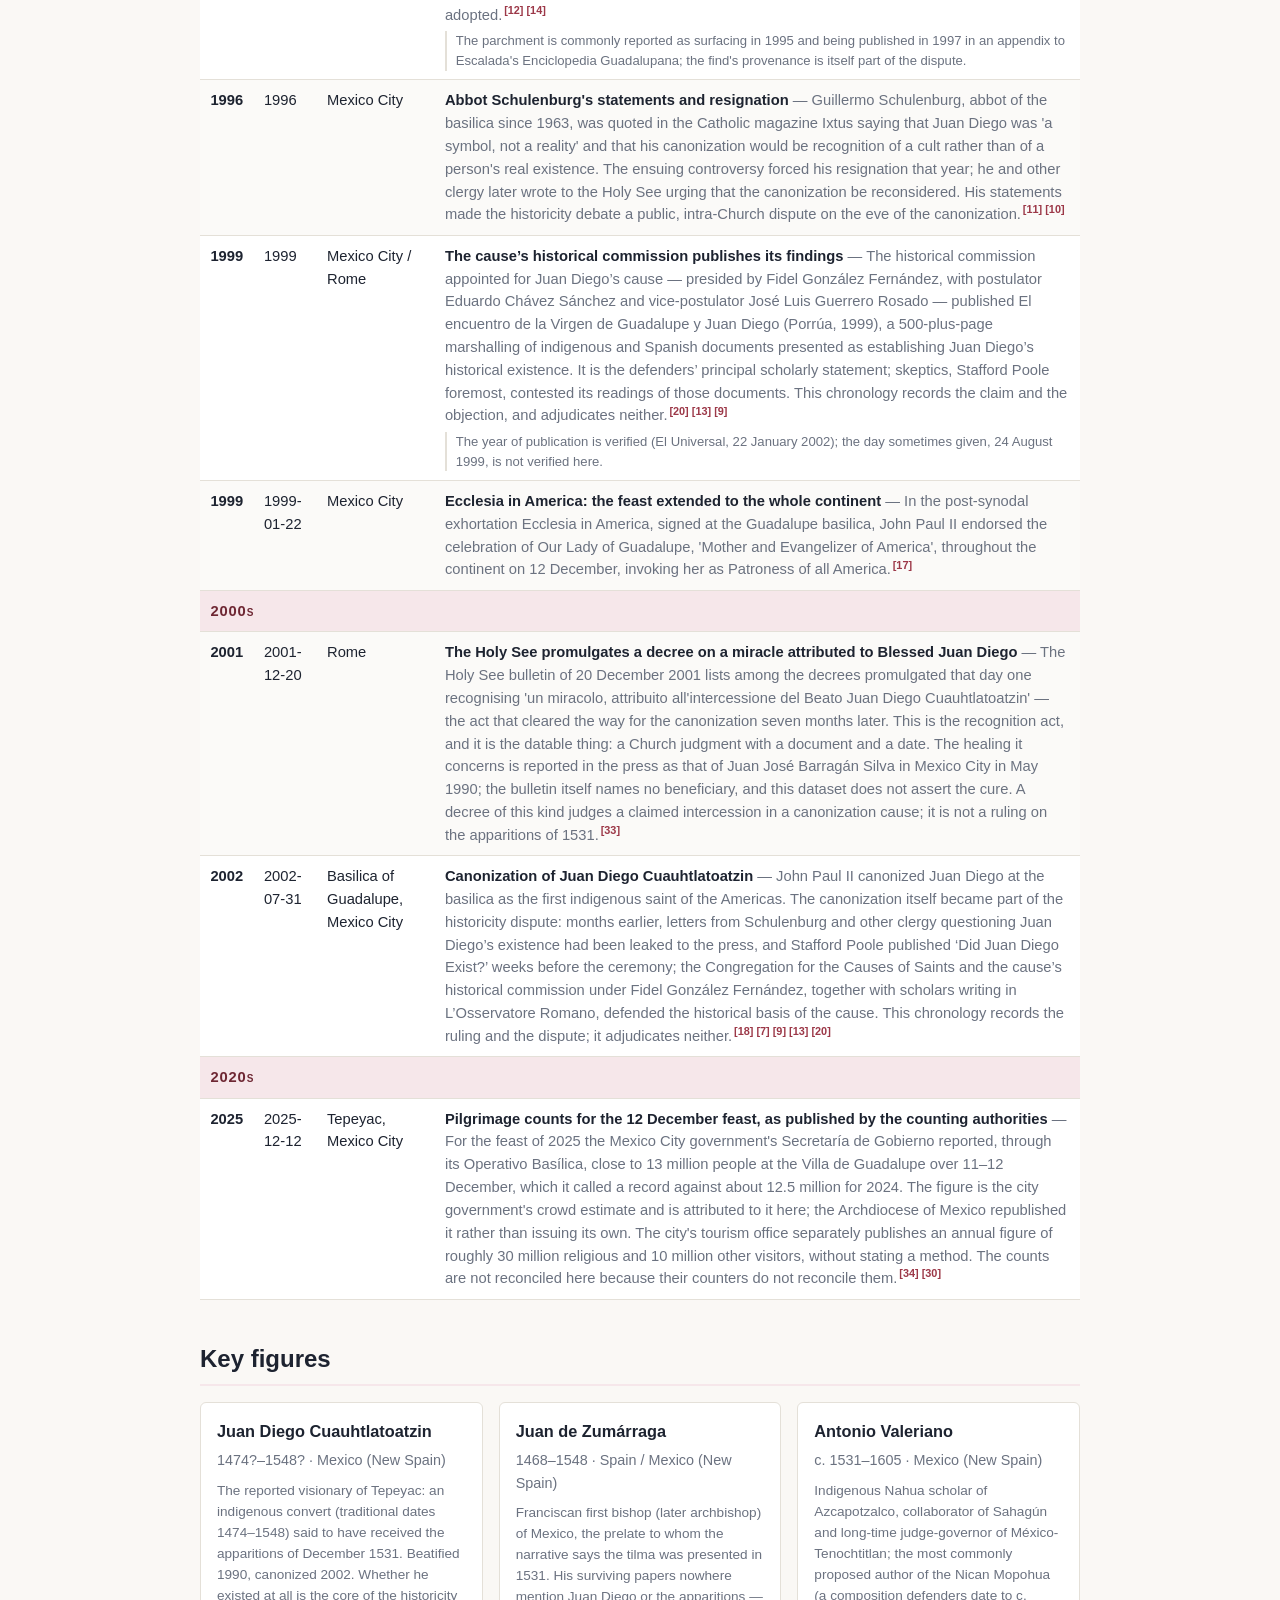
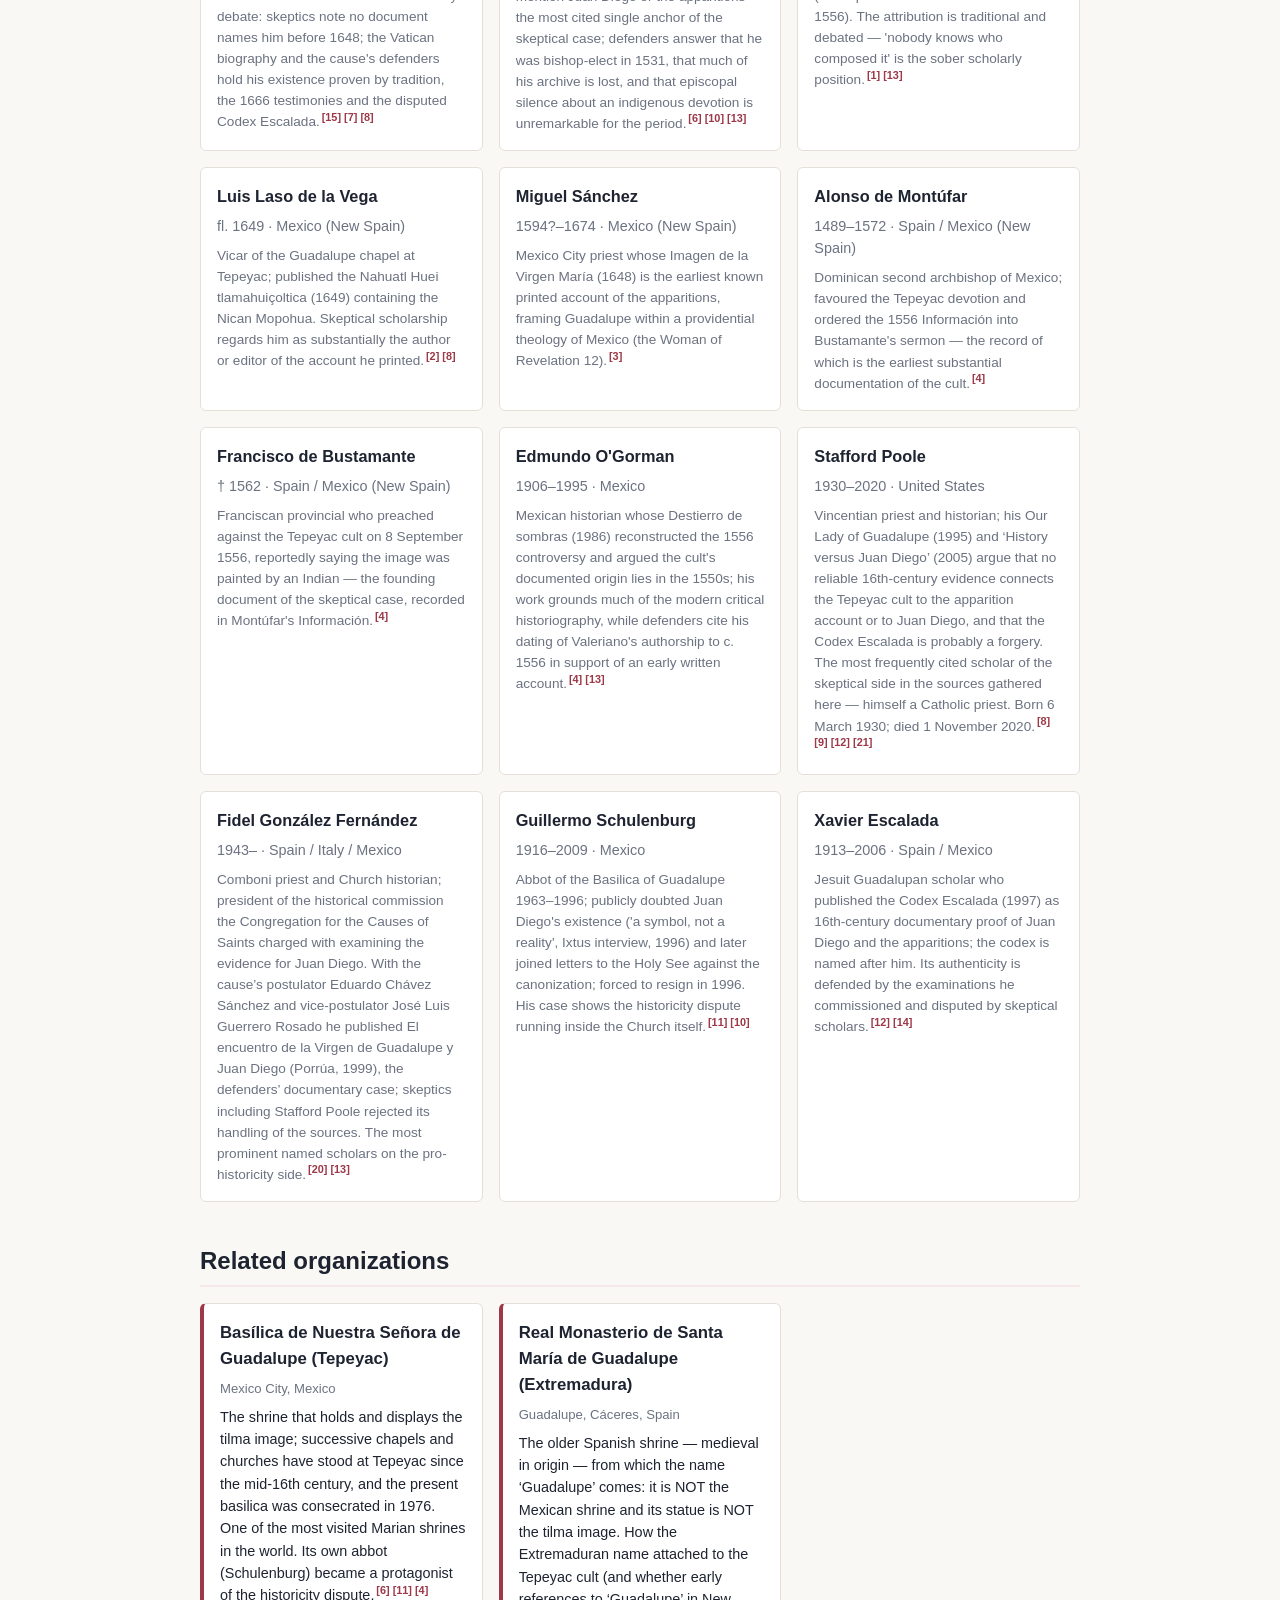
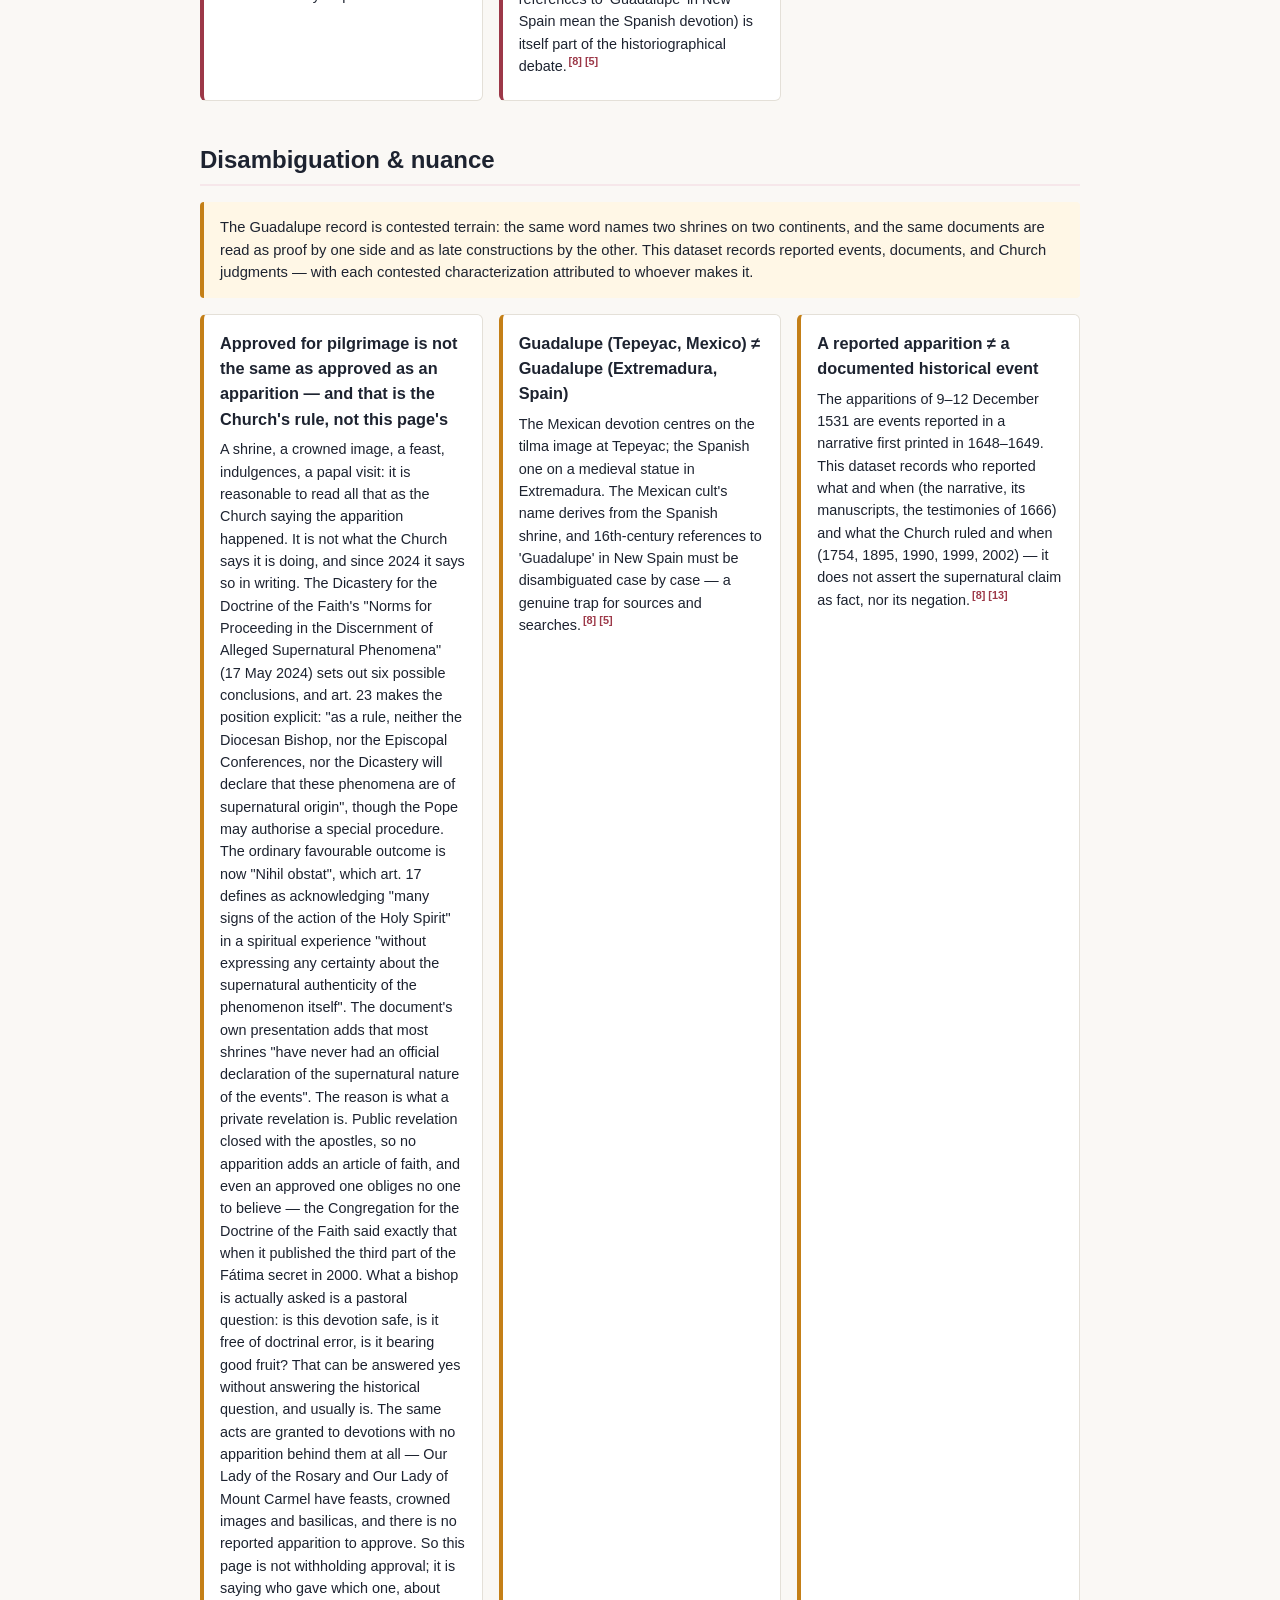
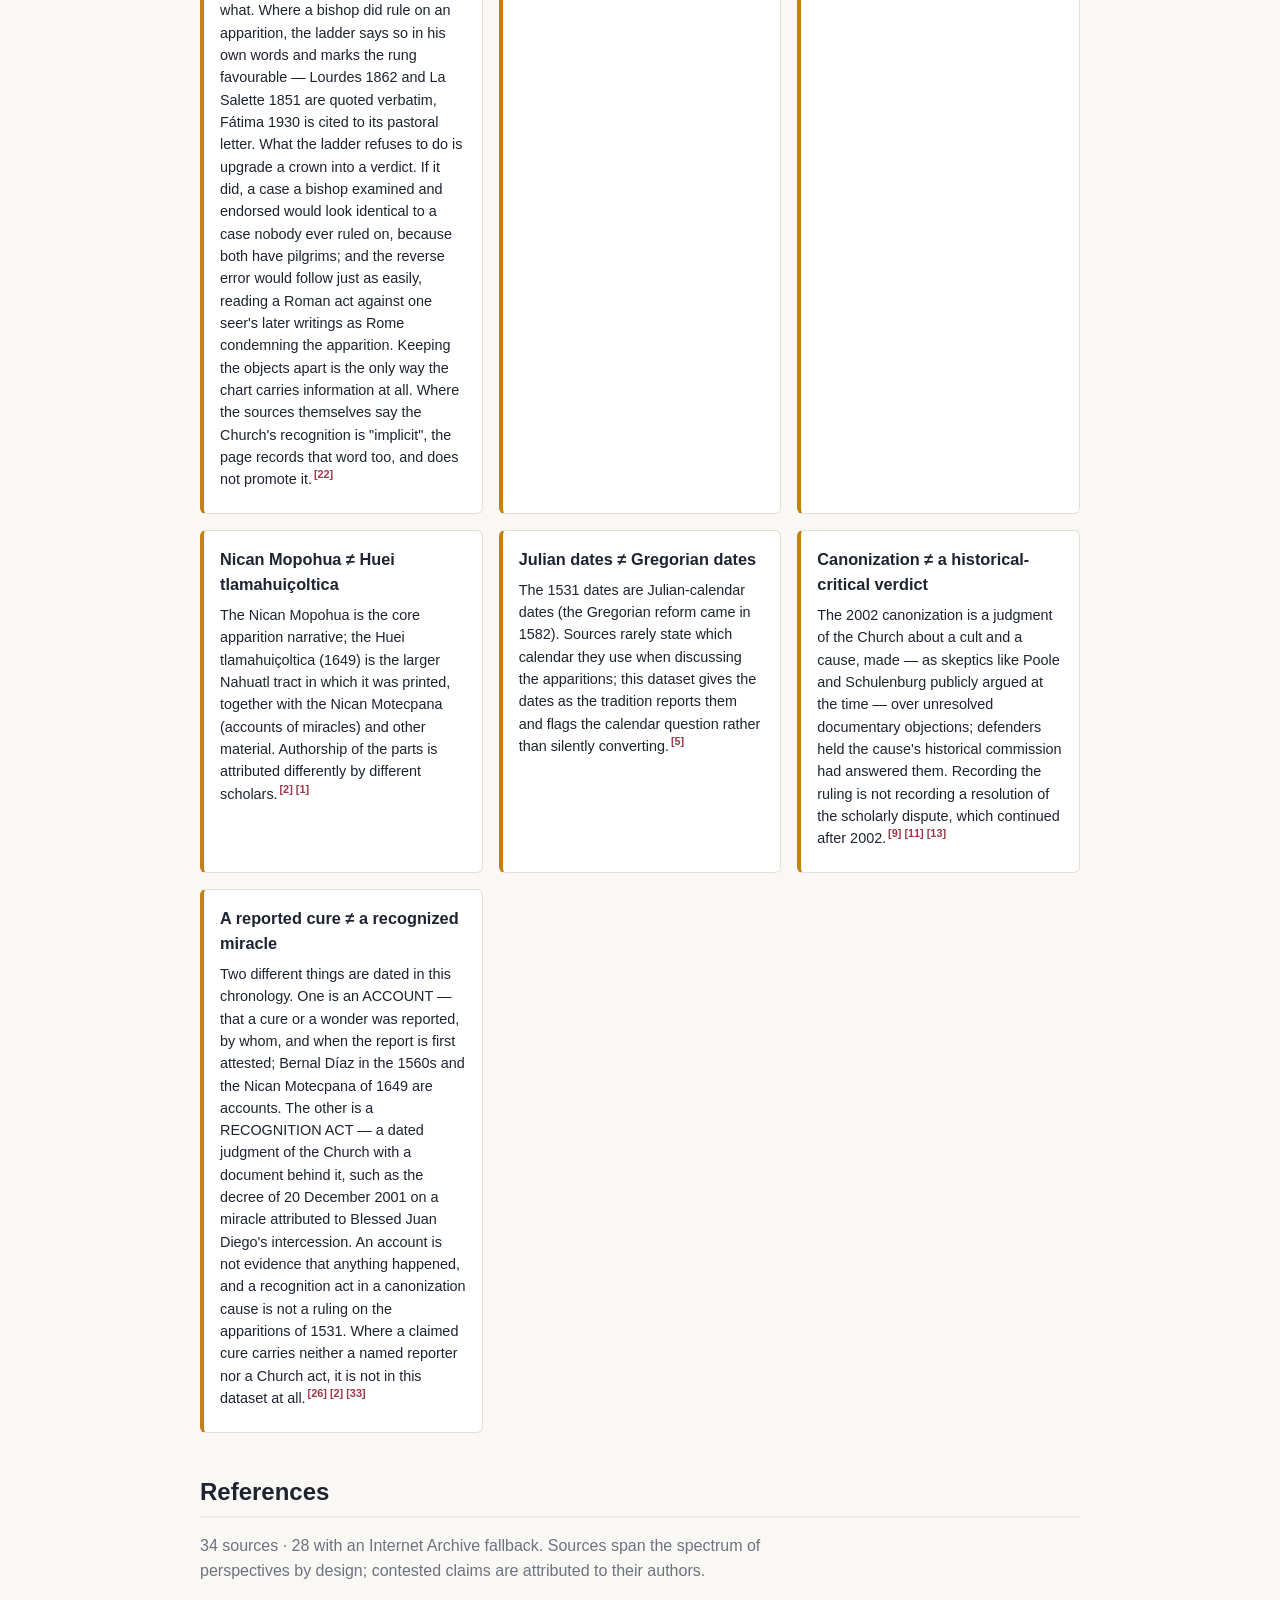
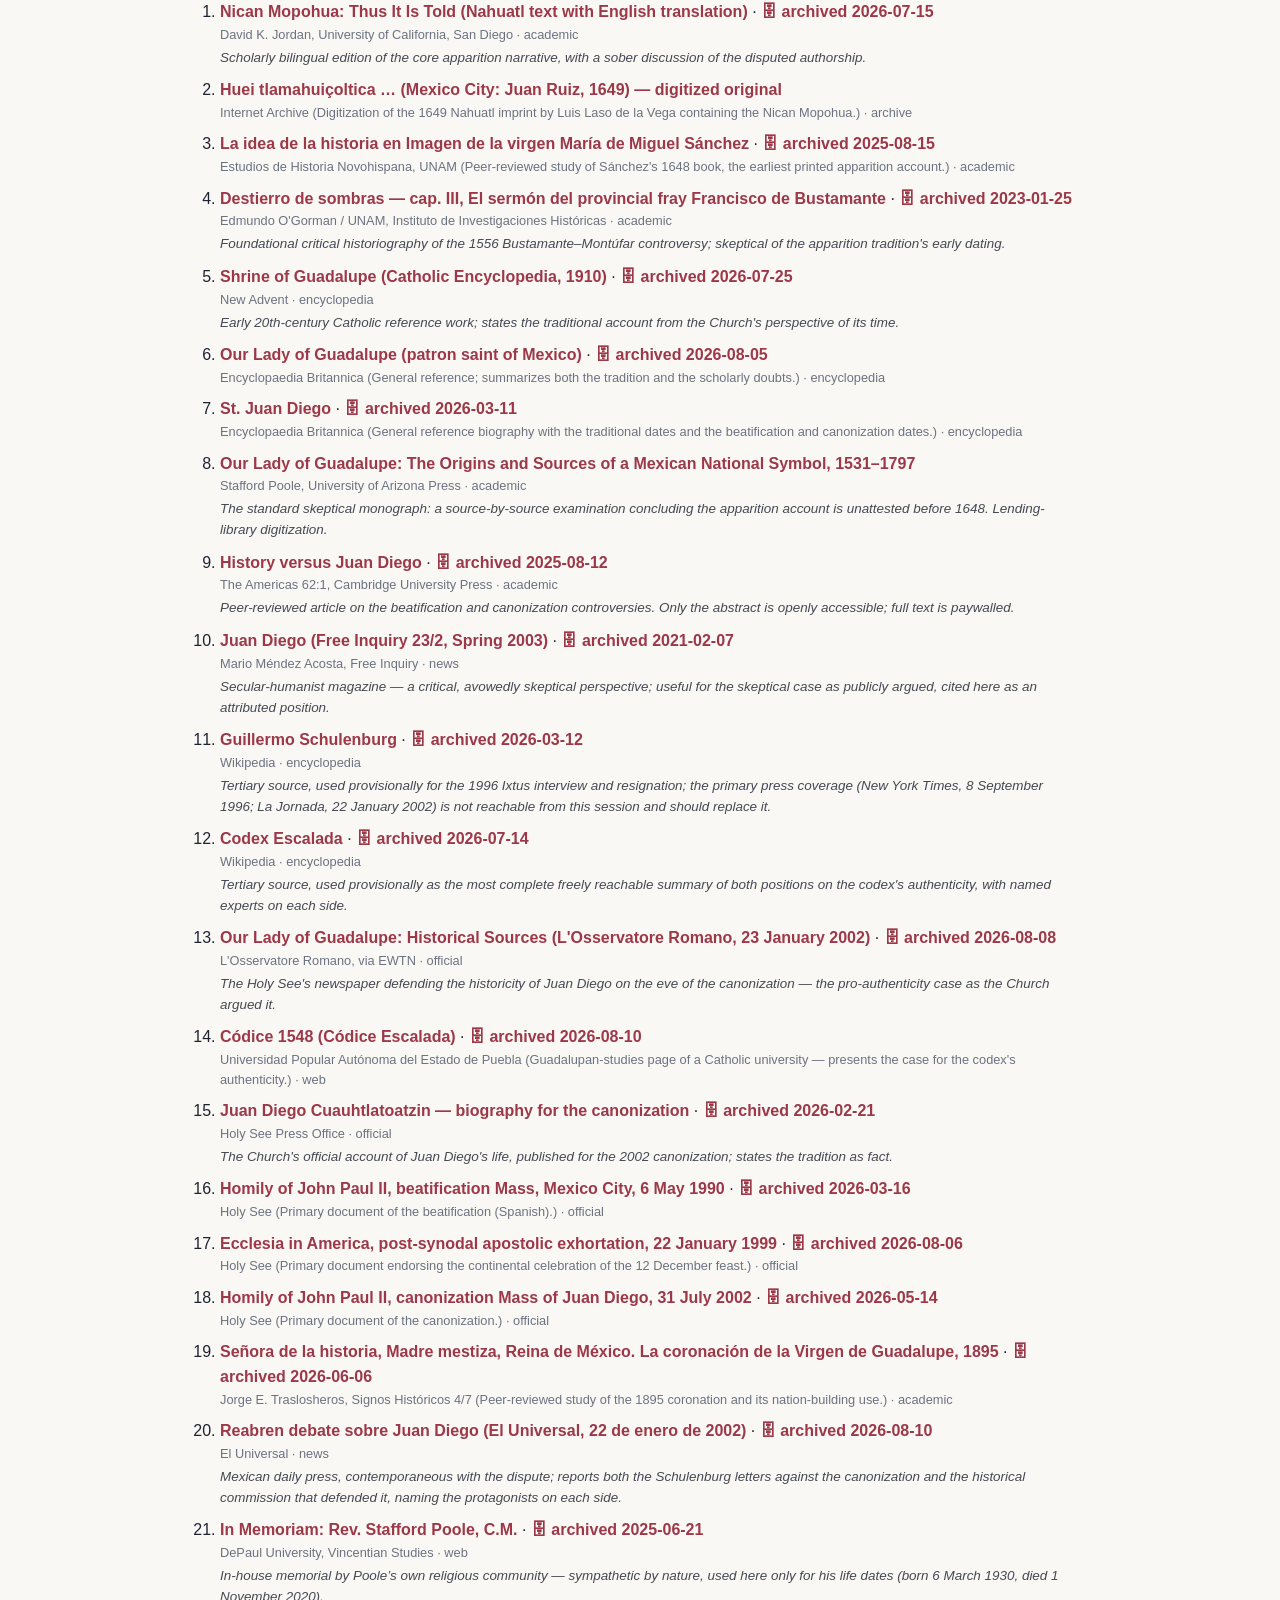
==== commit 453e3766: "Wayback: refresh data/archives.json (scheduled preservation run)" ====
--- a/docs/en/index.html
+++ b/docs/en/index.html
@@ -590,11 +590,11 @@
 
     <section id="references">
       <h2>References</h2>
-      <p class="section-intro">34 sources. Sources span the
+      <p class="section-intro">34 sources · 28 with an Internet Archive fallback. Sources span the
       spectrum of perspectives by design; contested claims are attributed to their authors.</p>
       <ol class="references">
         <li id="ref-1">
-          <a href="https://pages.ucsd.edu/~dkjordan/nahuatl/nican/NicanMopohua.html" rel="noopener noreferrer" target="_blank">Nican Mopohua: Thus It Is Told (Nahuatl text with English translation)</a>
+          <a href="https://pages.ucsd.edu/~dkjordan/nahuatl/nican/NicanMopohua.html" rel="noopener noreferrer" target="_blank">Nican Mopohua: Thus It Is Told (Nahuatl text with English translation)</a> · <a class="archive-link" href="https://web.archive.org/web/20260715112452/https://pages.ucsd.edu/~dkjordan/nahuatl/nican/NicanMopohua.html" rel="noopener noreferrer" target="_blank">🗄 archived 2026-07-15</a>
           <span class="ref-meta">David K. Jordan, University of California, San Diego · academic</span>
           <span class="ref-note">Scholarly bilingual edition of the core apparition narrative, with a sober discussion of the disputed authorship.</span>
         </li>
@@ -603,25 +603,25 @@
           <span class="ref-meta">Internet Archive (Digitization of the 1649 Nahuatl imprint by Luis Laso de la Vega containing the Nican Mopohua.) · archive</span>
         </li>
         <li id="ref-3">
-          <a href="https://www.scielo.org.mx/scielo.php?script=sci_arttext&amp;pid=S0185-25232018000200071" rel="noopener noreferrer" target="_blank">La idea de la historia en Imagen de la virgen María de Miguel Sánchez</a>
+          <a href="https://www.scielo.org.mx/scielo.php?script=sci_arttext&amp;pid=S0185-25232018000200071" rel="noopener noreferrer" target="_blank">La idea de la historia en Imagen de la virgen María de Miguel Sánchez</a> · <a class="archive-link" href="https://web.archive.org/web/20250815122455/https://www.scielo.org.mx/scielo.php?script=sci_arttext&amp;pid=S0185-25232018000200071" rel="noopener noreferrer" target="_blank">🗄 archived 2025-08-15</a>
           <span class="ref-meta">Estudios de Historia Novohispana, UNAM (Peer-reviewed study of Sánchez&#39;s 1648 book, the earliest printed apparition account.) · academic</span>
         </li>
         <li id="ref-4">
-          <a href="https://historicas.unam.mx/publicaciones/publicadigital/libros/222c/222c_04_02_03_CapituloTercero.pdf" rel="noopener noreferrer" target="_blank">Destierro de sombras — cap. III, El sermón del provincial fray Francisco de Bustamante</a>
+          <a href="https://historicas.unam.mx/publicaciones/publicadigital/libros/222c/222c_04_02_03_CapituloTercero.pdf" rel="noopener noreferrer" target="_blank">Destierro de sombras — cap. III, El sermón del provincial fray Francisco de Bustamante</a> · <a class="archive-link" href="https://web.archive.org/web/20230125041120/https://historicas.unam.mx/publicaciones/publicadigital/libros/222c/222c_04_02_03_CapituloTercero.pdf" rel="noopener noreferrer" target="_blank">🗄 archived 2023-01-25</a>
           <span class="ref-meta">Edmundo O&#39;Gorman / UNAM, Instituto de Investigaciones Históricas · academic</span>
           <span class="ref-note">Foundational critical historiography of the 1556 Bustamante–Montúfar controversy; skeptical of the apparition tradition&#39;s early dating.</span>
         </li>
         <li id="ref-5">
-          <a href="https://www.newadvent.org/cathen/07043a.htm" rel="noopener noreferrer" target="_blank">Shrine of Guadalupe (Catholic Encyclopedia, 1910)</a>
+          <a href="https://www.newadvent.org/cathen/07043a.htm" rel="noopener noreferrer" target="_blank">Shrine of Guadalupe (Catholic Encyclopedia, 1910)</a> · <a class="archive-link" href="https://web.archive.org/web/20260725182031/https://www.newadvent.org/cathen/07043a.htm" rel="noopener noreferrer" target="_blank">🗄 archived 2026-07-25</a>
           <span class="ref-meta">New Advent · encyclopedia</span>
           <span class="ref-note">Early 20th-century Catholic reference work; states the traditional account from the Church&#39;s perspective of its time.</span>
         </li>
         <li id="ref-6">
-          <a href="https://www.britannica.com/topic/Our-Lady-of-Guadalupe-patron-saint-of-Mexico" rel="noopener noreferrer" target="_blank">Our Lady of Guadalupe (patron saint of Mexico)</a>
+          <a href="https://www.britannica.com/topic/Our-Lady-of-Guadalupe-patron-saint-of-Mexico" rel="noopener noreferrer" target="_blank">Our Lady of Guadalupe (patron saint of Mexico)</a> · <a class="archive-link" href="https://web.archive.org/web/20260805215940/https://www.britannica.com/topic/Our-Lady-of-Guadalupe-patron-saint-of-Mexico" rel="noopener noreferrer" target="_blank">🗄 archived 2026-08-05</a>
           <span class="ref-meta">Encyclopaedia Britannica (General reference; summarizes both the tradition and the scholarly doubts.) · encyclopedia</span>
         </li>
         <li id="ref-7">
-          <a href="https://www.britannica.com/biography/St-Juan-Diego" rel="noopener noreferrer" target="_blank">St. Juan Diego</a>
+          <a href="https://www.britannica.com/biography/St-Juan-Diego" rel="noopener noreferrer" target="_blank">St. Juan Diego</a> · <a class="archive-link" href="https://web.archive.org/web/20260311145218/https://www.britannica.com/biography/St-Juan-Diego" rel="noopener noreferrer" target="_blank">🗄 archived 2026-03-11</a>
           <span class="ref-meta">Encyclopaedia Britannica (General reference biography with the traditional dates and the beatification and canonization dates.) · encyclopedia</span>
         </li>
         <li id="ref-8">
@@ -630,72 +630,72 @@
           <span class="ref-note">The standard skeptical monograph: a source-by-source examination concluding the apparition account is unattested before 1648. Lending-library digitization.</span>
         </li>
         <li id="ref-9">
-          <a href="https://www.cambridge.org/core/journals/americas/article/abs/history-versus-juan-diego/85D240A9B39138EED5EC6D916E64C81A" rel="noopener noreferrer" target="_blank">History versus Juan Diego</a>
+          <a href="https://www.cambridge.org/core/journals/americas/article/abs/history-versus-juan-diego/85D240A9B39138EED5EC6D916E64C81A" rel="noopener noreferrer" target="_blank">History versus Juan Diego</a> · <a class="archive-link" href="https://web.archive.org/web/20250812065528/https://www.cambridge.org/core/journals/americas/article/abs/history-versus-juan-diego/85D240A9B39138EED5EC6D916E64C81A" rel="noopener noreferrer" target="_blank">🗄 archived 2025-08-12</a>
           <span class="ref-meta">The Americas 62:1, Cambridge University Press · academic</span>
           <span class="ref-note">Peer-reviewed article on the beatification and canonization controversies. Only the abstract is openly accessible; full text is paywalled.</span>
         </li>
         <li id="ref-10">
-          <a href="https://secularhumanism.org/2003/03/juan-diego/" rel="noopener noreferrer" target="_blank">Juan Diego (Free Inquiry 23/2, Spring 2003)</a>
+          <a href="https://secularhumanism.org/2003/03/juan-diego/" rel="noopener noreferrer" target="_blank">Juan Diego (Free Inquiry 23/2, Spring 2003)</a> · <a class="archive-link" href="https://web.archive.org/web/20210207041440/https://secularhumanism.org/2003/03/juan-diego/" rel="noopener noreferrer" target="_blank">🗄 archived 2021-02-07</a>
           <span class="ref-meta">Mario Méndez Acosta, Free Inquiry · news</span>
           <span class="ref-note">Secular-humanist magazine — a critical, avowedly skeptical perspective; useful for the skeptical case as publicly argued, cited here as an attributed position.</span>
         </li>
         <li id="ref-11">
-          <a href="https://en.wikipedia.org/wiki/Guillermo_Schulenburg" rel="noopener noreferrer" target="_blank">Guillermo Schulenburg</a>
+          <a href="https://en.wikipedia.org/wiki/Guillermo_Schulenburg" rel="noopener noreferrer" target="_blank">Guillermo Schulenburg</a> · <a class="archive-link" href="https://web.archive.org/web/20260312051529/https://en.wikipedia.org/wiki/Guillermo_Schulenburg" rel="noopener noreferrer" target="_blank">🗄 archived 2026-03-12</a>
           <span class="ref-meta">Wikipedia · encyclopedia</span>
           <span class="ref-note">Tertiary source, used provisionally for the 1996 Ixtus interview and resignation; the primary press coverage (New York Times, 8 September 1996; La Jornada, 22 January 2002) is not reachable from this session and should replace it.</span>
         </li>
         <li id="ref-12">
-          <a href="https://en.wikipedia.org/wiki/Codex_Escalada" rel="noopener noreferrer" target="_blank">Codex Escalada</a>
+          <a href="https://en.wikipedia.org/wiki/Codex_Escalada" rel="noopener noreferrer" target="_blank">Codex Escalada</a> · <a class="archive-link" href="https://web.archive.org/web/20260714224221/https://en.wikipedia.org/wiki/Codex_Escalada" rel="noopener noreferrer" target="_blank">🗄 archived 2026-07-14</a>
           <span class="ref-meta">Wikipedia · encyclopedia</span>
           <span class="ref-note">Tertiary source, used provisionally as the most complete freely reachable summary of both positions on the codex&#39;s authenticity, with named experts on each side.</span>
         </li>
         <li id="ref-13">
-          <a href="https://www.ewtn.com/catholicism/library/our-lady-of-guadalupe-historical-sources-5605" rel="noopener noreferrer" target="_blank">Our Lady of Guadalupe: Historical Sources (L&#39;Osservatore Romano, 23 January 2002)</a>
+          <a href="https://www.ewtn.com/catholicism/library/our-lady-of-guadalupe-historical-sources-5605" rel="noopener noreferrer" target="_blank">Our Lady of Guadalupe: Historical Sources (L&#39;Osservatore Romano, 23 January 2002)</a> · <a class="archive-link" href="https://web.archive.org/web/20260808203701/https://www.ewtn.com/catholicism/library/our-lady-of-guadalupe-historical-sources-5605" rel="noopener noreferrer" target="_blank">🗄 archived 2026-08-08</a>
           <span class="ref-meta">L&#39;Osservatore Romano, via EWTN · official</span>
           <span class="ref-note">The Holy See&#39;s newspaper defending the historicity of Juan Diego on the eve of the canonization — the pro-authenticity case as the Church argued it.</span>
         </li>
         <li id="ref-14">
-          <a href="https://guadalupe.upaep.mx/capsulas/1548.html" rel="noopener noreferrer" target="_blank">Códice 1548 (Códice Escalada)</a>
+          <a href="https://guadalupe.upaep.mx/capsulas/1548.html" rel="noopener noreferrer" target="_blank">Códice 1548 (Códice Escalada)</a> · <a class="archive-link" href="https://web.archive.org/web/20260810080439/https://guadalupe.upaep.mx/capsulas/1548.html" rel="noopener noreferrer" target="_blank">🗄 archived 2026-08-10</a>
           <span class="ref-meta">Universidad Popular Autónoma del Estado de Puebla (Guadalupan-studies page of a Catholic university — presents the case for the codex&#39;s authenticity.) · web</span>
         </li>
         <li id="ref-15">
-          <a href="https://www.vatican.va/news_services/liturgy/saints/ns_lit_doc_20020731_juan-diego_en.html" rel="noopener noreferrer" target="_blank">Juan Diego Cuauhtlatoatzin — biography for the canonization</a>
+          <a href="https://www.vatican.va/news_services/liturgy/saints/ns_lit_doc_20020731_juan-diego_en.html" rel="noopener noreferrer" target="_blank">Juan Diego Cuauhtlatoatzin — biography for the canonization</a> · <a class="archive-link" href="https://web.archive.org/web/20260221231342/https://www.vatican.va/news_services/liturgy/saints/ns_lit_doc_20020731_juan-diego_en.html" rel="noopener noreferrer" target="_blank">🗄 archived 2026-02-21</a>
           <span class="ref-meta">Holy See Press Office · official</span>
           <span class="ref-note">The Church&#39;s official account of Juan Diego&#39;s life, published for the 2002 canonization; states the tradition as fact.</span>
         </li>
         <li id="ref-16">
-          <a href="https://www.vatican.va/content/john-paul-ii/es/homilies/1990/documents/hf_jp-ii_hom_19900506_citta-del-messico.html" rel="noopener noreferrer" target="_blank">Homily of John Paul II, beatification Mass, Mexico City, 6 May 1990</a>
+          <a href="https://www.vatican.va/content/john-paul-ii/es/homilies/1990/documents/hf_jp-ii_hom_19900506_citta-del-messico.html" rel="noopener noreferrer" target="_blank">Homily of John Paul II, beatification Mass, Mexico City, 6 May 1990</a> · <a class="archive-link" href="https://web.archive.org/web/20260316150136/https://www.vatican.va/content/john-paul-ii/es/homilies/1990/documents/hf_jp-ii_hom_19900506_citta-del-messico.html" rel="noopener noreferrer" target="_blank">🗄 archived 2026-03-16</a>
           <span class="ref-meta">Holy See (Primary document of the beatification (Spanish).) · official</span>
         </li>
         <li id="ref-17">
-          <a href="https://www.vatican.va/content/john-paul-ii/en/apost_exhortations/documents/hf_jp-ii_exh_22011999_ecclesia-in-america.html" rel="noopener noreferrer" target="_blank">Ecclesia in America, post-synodal apostolic exhortation, 22 January 1999</a>
+          <a href="https://www.vatican.va/content/john-paul-ii/en/apost_exhortations/documents/hf_jp-ii_exh_22011999_ecclesia-in-america.html" rel="noopener noreferrer" target="_blank">Ecclesia in America, post-synodal apostolic exhortation, 22 January 1999</a> · <a class="archive-link" href="https://web.archive.org/web/20260806183929/https://www.vatican.va/content/john-paul-ii/en/apost_exhortations/documents/hf_jp-ii_exh_22011999_ecclesia-in-america.html" rel="noopener noreferrer" target="_blank">🗄 archived 2026-08-06</a>
           <span class="ref-meta">Holy See (Primary document endorsing the continental celebration of the 12 December feast.) · official</span>
         </li>
         <li id="ref-18">
-          <a href="https://www.vatican.va/content/john-paul-ii/en/homilies/2002/documents/hf_jp-ii_hom_20020731_canonization-mexico.html" rel="noopener noreferrer" target="_blank">Homily of John Paul II, canonization Mass of Juan Diego, 31 July 2002</a>
+          <a href="https://www.vatican.va/content/john-paul-ii/en/homilies/2002/documents/hf_jp-ii_hom_20020731_canonization-mexico.html" rel="noopener noreferrer" target="_blank">Homily of John Paul II, canonization Mass of Juan Diego, 31 July 2002</a> · <a class="archive-link" href="https://web.archive.org/web/20260514044739/https://www.vatican.va/content/john-paul-ii/en/homilies/2002/documents/hf_jp-ii_hom_20020731_canonization-mexico.html" rel="noopener noreferrer" target="_blank">🗄 archived 2026-05-14</a>
           <span class="ref-meta">Holy See (Primary document of the canonization.) · official</span>
         </li>
         <li id="ref-19">
-          <a href="https://signoshistoricos.izt.uam.mx/index.php/historicos/article/view/89" rel="noopener noreferrer" target="_blank">Señora de la historia, Madre mestiza, Reina de México. La coronación de la Virgen de Guadalupe, 1895</a>
+          <a href="https://signoshistoricos.izt.uam.mx/index.php/historicos/article/view/89" rel="noopener noreferrer" target="_blank">Señora de la historia, Madre mestiza, Reina de México. La coronación de la Virgen de Guadalupe, 1895</a> · <a class="archive-link" href="https://web.archive.org/web/20260606081650/https://signoshistoricos.izt.uam.mx/index.php/historicos/article/view/89" rel="noopener noreferrer" target="_blank">🗄 archived 2026-06-06</a>
           <span class="ref-meta">Jorge E. Traslosheros, Signos Históricos 4/7 (Peer-reviewed study of the 1895 coronation and its nation-building use.) · academic</span>
         </li>
         <li id="ref-20">
-          <a href="https://archivo.eluniversal.com.mx/nacion/77246.html" rel="noopener noreferrer" target="_blank">Reabren debate sobre Juan Diego (El Universal, 22 de enero de 2002)</a>
+          <a href="https://archivo.eluniversal.com.mx/nacion/77246.html" rel="noopener noreferrer" target="_blank">Reabren debate sobre Juan Diego (El Universal, 22 de enero de 2002)</a> · <a class="archive-link" href="https://web.archive.org/web/20260810080521/https://archivo.eluniversal.com.mx/nacion/77246.html" rel="noopener noreferrer" target="_blank">🗄 archived 2026-08-10</a>
           <span class="ref-meta">El Universal · news</span>
           <span class="ref-note">Mexican daily press, contemporaneous with the dispute; reports both the Schulenburg letters against the canonization and the historical commission that defended it, naming the protagonists on each side.</span>
         </li>
         <li id="ref-21">
-          <a href="https://blogs.depaul.edu/dmm/2020/11/03/in-memoriam-rev-stafford-poole-c-m/" rel="noopener noreferrer" target="_blank">In Memoriam: Rev. Stafford Poole, C.M.</a>
+          <a href="https://blogs.depaul.edu/dmm/2020/11/03/in-memoriam-rev-stafford-poole-c-m/" rel="noopener noreferrer" target="_blank">In Memoriam: Rev. Stafford Poole, C.M.</a> · <a class="archive-link" href="https://web.archive.org/web/20250621090316/https://blogs.depaul.edu/dmm/2020/11/03/in-memoriam-rev-stafford-poole-c-m/" rel="noopener noreferrer" target="_blank">🗄 archived 2025-06-21</a>
           <span class="ref-meta">DePaul University, Vincentian Studies · web</span>
           <span class="ref-note">In-house memorial by Poole’s own religious community — sympathetic by nature, used here only for his life dates (born 6 March 1930, died 1 November 2020).</span>
         </li>
         <li id="ref-22">
-          <a href="https://www.vatican.va/roman_curia/congregations/cfaith/documents/rc_ddf_doc_20240517_norme-fenomeni-soprannaturali_en.html" rel="noopener noreferrer" target="_blank">Norms for Proceeding in the Discernment of Alleged Supernatural Phenomena (17 May 2024)</a>
+          <a href="https://www.vatican.va/roman_curia/congregations/cfaith/documents/rc_ddf_doc_20240517_norme-fenomeni-soprannaturali_en.html" rel="noopener noreferrer" target="_blank">Norms for Proceeding in the Discernment of Alleged Supernatural Phenomena (17 May 2024)</a> · <a class="archive-link" href="https://web.archive.org/web/20260724130748/https://www.vatican.va/roman_curia/congregations/cfaith/documents/rc_ddf_doc_20240517_norme-fenomeni-soprannaturali_en.html" rel="noopener noreferrer" target="_blank">🗄 archived 2026-07-24</a>
           <span class="ref-meta">Dicastery for the Doctrine of the Faith, Holy See · official</span>
           <span class="ref-note">The Church&#39;s current procedure for judging reported apparitions, in force since 19 May 2024; its art. 27 entirely replaces the norms of 25 February 1978, and its art. 23 states that as a rule no authority will now declare such phenomena supernatural. Cited here only to date the procedure — it is not applied retroactively to 1531.</span>
         </li>
         <li id="ref-23">
-          <a href="https://www.britannica.com/event/Battle-of-Tenochtitlan" rel="noopener noreferrer" target="_blank">Battle of Tenochtitlán</a>
+          <a href="https://www.britannica.com/event/Battle-of-Tenochtitlan" rel="noopener noreferrer" target="_blank">Battle of Tenochtitlán</a> · <a class="archive-link" href="https://web.archive.org/web/20260307202338/https://www.britannica.com/event/Battle-of-Tenochtitlan" rel="noopener noreferrer" target="_blank">🗄 archived 2026-03-07</a>
           <span class="ref-meta">Encyclopaedia Britannica · encyclopedia</span>
           <span class="ref-note">General reference for the siege and fall of the Mexica capital in 1521 — cited here only to date the political setting of the following decade.</span>
         </li>
@@ -705,7 +705,7 @@
           <span class="ref-note">The pontifical mission agency&#39;s own news service — a Catholic institutional source, used for the date the first twelve Franciscans landed and for how the Church itself narrates that mission.</span>
         </li>
         <li id="ref-25">
-          <a href="https://www.franciscanos.org/enciclopedia/jzumaraga.html" rel="noopener noreferrer" target="_blank">Fray Juan de Zumárraga (Enciclopedia franciscana)</a>
+          <a href="https://www.franciscanos.org/enciclopedia/jzumaraga.html" rel="noopener noreferrer" target="_blank">Fray Juan de Zumárraga (Enciclopedia franciscana)</a> · <a class="archive-link" href="https://web.archive.org/web/20260514012605/https://www.franciscanos.org/enciclopedia/jzumaraga.html" rel="noopener noreferrer" target="_blank">🗄 archived 2026-05-14</a>
           <span class="ref-meta">Franciscanos.org — Enciclopedia franciscana · encyclopedia</span>
           <span class="ref-note">In-house reference work of Zumárraga&#39;s own religious family — sympathetic by nature, used here for the dates of his nomination, arrival, consecration and death, which it gives with document dates.</span>
         </li>
@@ -715,7 +715,7 @@
           <span class="ref-note">Digitization of the 1632 first printing of a conquistador&#39;s memoir completed in the 1560s. A primary sixteenth-century witness to the Tepeyac chapel and to miracles reported there — and to the fact that he names no visionary and no apparition.</span>
         </li>
         <li id="ref-27">
-          <a href="https://desdelafe.mx/noticias/cultura/templo-expiatorio-cristo-rey-antigua-basilica-guadalupe/" rel="noopener noreferrer" target="_blank">La antigua Basílica de Guadalupe: el templo que fue casa de la Virgen por 267 años</a>
+          <a href="https://desdelafe.mx/noticias/cultura/templo-expiatorio-cristo-rey-antigua-basilica-guadalupe/" rel="noopener noreferrer" target="_blank">La antigua Basílica de Guadalupe: el templo que fue casa de la Virgen por 267 años</a> · <a class="archive-link" href="https://web.archive.org/web/20260512010540/https://desdelafe.mx/noticias/cultura/templo-expiatorio-cristo-rey-antigua-basilica-guadalupe/" rel="noopener noreferrer" target="_blank">🗄 archived 2026-05-12</a>
           <span class="ref-meta">Desde la Fe, Arquidiócesis de México · official</span>
           <span class="ref-note">The Archdiocese of Mexico&#39;s own magazine — a devotional and institutional source, cited here for the construction and dedication dates of the successive shrines, which it gives precisely.</span>
         </li>
@@ -725,7 +725,7 @@
           <span class="ref-note">University research institute presenting the epidemic through a contemporary diary (Ignacio Rodríguez Navarijo&#39;s) — it dates the swearing of the patronage from that diary and contrasts the diarist&#39;s one-line entry with Cabrera y Quintero&#39;s miracle-centred account of 1746.</span>
         </li>
         <li id="ref-29">
-          <a href="https://www.eluniversal.com.mx/cultura/el-atentado-hacia-la-virgen-de-guadalupe-de-hace-100-anos/" rel="noopener noreferrer" target="_blank">El atentado hacia la Virgen de Guadalupe que desató la ira de fieles hace 100 años</a>
+          <a href="https://www.eluniversal.com.mx/cultura/el-atentado-hacia-la-virgen-de-guadalupe-de-hace-100-anos/" rel="noopener noreferrer" target="_blank">El atentado hacia la Virgen de Guadalupe que desató la ira de fieles hace 100 años</a> · <a class="archive-link" href="https://web.archive.org/web/20220707162456/https://www.eluniversal.com.mx/cultura/el-atentado-hacia-la-virgen-de-guadalupe-de-hace-100-anos" rel="noopener noreferrer" target="_blank">🗄 archived 2022-07-07</a>
           <span class="ref-meta">El Universal · news</span>
           <span class="ref-note">Mexican daily, centenary feature built on its own reporting of 15 November 1921 — used for the dated facts of the explosion and for what contemporaries reported about the state of the image afterwards.</span>
         </li>
@@ -735,22 +735,22 @@
           <span class="ref-note">Official tourism page of the Mexico City government — used for the 1974–1976 construction and the 12 October 1976 transfer of the image, and as one of the bodies that publishes annual visitor estimates (which it gives without stating a method).</span>
         </li>
         <li id="ref-31">
-          <a href="https://cara.georgetown.edu/store/p/the-tilma-under-infra-red-radiation" rel="noopener noreferrer" target="_blank">The Tilma under Infra-Red Radiation (CARA Studies on Popular Devotion, vol. II: Guadalupan Studies, monograph no. 3, 1981)</a>
+          <a href="https://cara.georgetown.edu/store/p/the-tilma-under-infra-red-radiation" rel="noopener noreferrer" target="_blank">The Tilma under Infra-Red Radiation (CARA Studies on Popular Devotion, vol. II: Guadalupan Studies, monograph no. 3, 1981)</a> · <a class="archive-link" href="https://web.archive.org/web/20250902181239/https://cara.georgetown.edu/store/p/the-tilma-under-infra-red-radiation" rel="noopener noreferrer" target="_blank">🗄 archived 2025-09-02</a>
           <span class="ref-meta">Philip Serna Callahan / Center for Applied Research in the Apostolate, Georgetown University · academic</span>
           <span class="ref-note">Catalogue record of the monograph itself, at its publisher — cited to date and attribute the claim, not to endorse it. CARA is a Catholic research centre; the study was not peer-reviewed in a scientific journal and this dataset records it as an assertion by a named researcher.</span>
         </li>
         <li id="ref-32">
-          <a href="https://www.aciprensa.com/noticias/108805/virgen-de-guadalupe-muere-jose-aste-tonsmann-investigador-que-descubrio-13-imagenes-en-sus-ojos" rel="noopener noreferrer" target="_blank">Muere José Aste Tonsmann, investigador que descubrió 13 imágenes en los ojos de la Virgen de Guadalupe</a>
+          <a href="https://www.aciprensa.com/noticias/108805/virgen-de-guadalupe-muere-jose-aste-tonsmann-investigador-que-descubrio-13-imagenes-en-sus-ojos" rel="noopener noreferrer" target="_blank">Muere José Aste Tonsmann, investigador que descubrió 13 imágenes en los ojos de la Virgen de Guadalupe</a> · <a class="archive-link" href="https://web.archive.org/web/20260104181026/https://www.aciprensa.com/noticias/108805/virgen-de-guadalupe-muere-jose-aste-tonsmann-investigador-que-descubrio-13-imagenes-en-sus-ojos" rel="noopener noreferrer" target="_blank">🗄 archived 2026-01-04</a>
           <span class="ref-meta">ACI Prensa · news</span>
           <span class="ref-note">Catholic news agency — sympathetic to the claim, and cited as such: it is used to date and attribute Aste Tönsmann&#39;s assertions about the eyes of the image and to give his life dates, not as evidence that the assertions are correct.</span>
         </li>
         <li id="ref-33">
-          <a href="https://press.vatican.va/content/salastampa/it/bollettino/pubblico/2001/12/20/0693/02105.html" rel="noopener noreferrer" target="_blank">Promulgazione di Decreti della Congregazione delle Cause dei Santi, 20 dicembre 2001</a>
+          <a href="https://press.vatican.va/content/salastampa/it/bollettino/pubblico/2001/12/20/0693/02105.html" rel="noopener noreferrer" target="_blank">Promulgazione di Decreti della Congregazione delle Cause dei Santi, 20 dicembre 2001</a> · <a class="archive-link" href="https://web.archive.org/web/20250121231224/https://press.vatican.va/content/salastampa/it/bollettino/pubblico/2001/12/20/0693/02105.html" rel="noopener noreferrer" target="_blank">🗄 archived 2025-01-21</a>
           <span class="ref-meta">Holy See Press Office — Bollettino · official</span>
           <span class="ref-note">Primary document: the Holy See bulletin listing the decrees promulgated that day, including the one on a miracle attributed to the intercession of Blessed Juan Diego. The Church act itself, dated.</span>
         </li>
         <li id="ref-34">
-          <a href="https://desdelafe.mx/noticias/arquidiocesis-de-mexico/basilica-de-guadalupe-rompe-record-13-millones-de-peregrinos/" rel="noopener noreferrer" target="_blank">Basílica de Guadalupe rompe récord: 13 millones de peregrinos celebran a la Morenita en el Tepeyac</a>
+          <a href="https://desdelafe.mx/noticias/arquidiocesis-de-mexico/basilica-de-guadalupe-rompe-record-13-millones-de-peregrinos/" rel="noopener noreferrer" target="_blank">Basílica de Guadalupe rompe récord: 13 millones de peregrinos celebran a la Morenita en el Tepeyac</a> · <a class="archive-link" href="https://web.archive.org/web/20260120233615/https://desdelafe.mx/noticias/arquidiocesis-de-mexico/basilica-de-guadalupe-rompe-record-13-millones-de-peregrinos/" rel="noopener noreferrer" target="_blank">🗄 archived 2026-01-20</a>
           <span class="ref-meta">Desde la Fe, Arquidiócesis de México · news</span>
           <span class="ref-note">The Archdiocese&#39;s magazine reporting the count published by the Mexico City government&#39;s Operativo Basílica — the figure is the city government&#39;s, and this dataset attributes it there rather than to the shrine or to the Archdiocese.</span>
         </li>
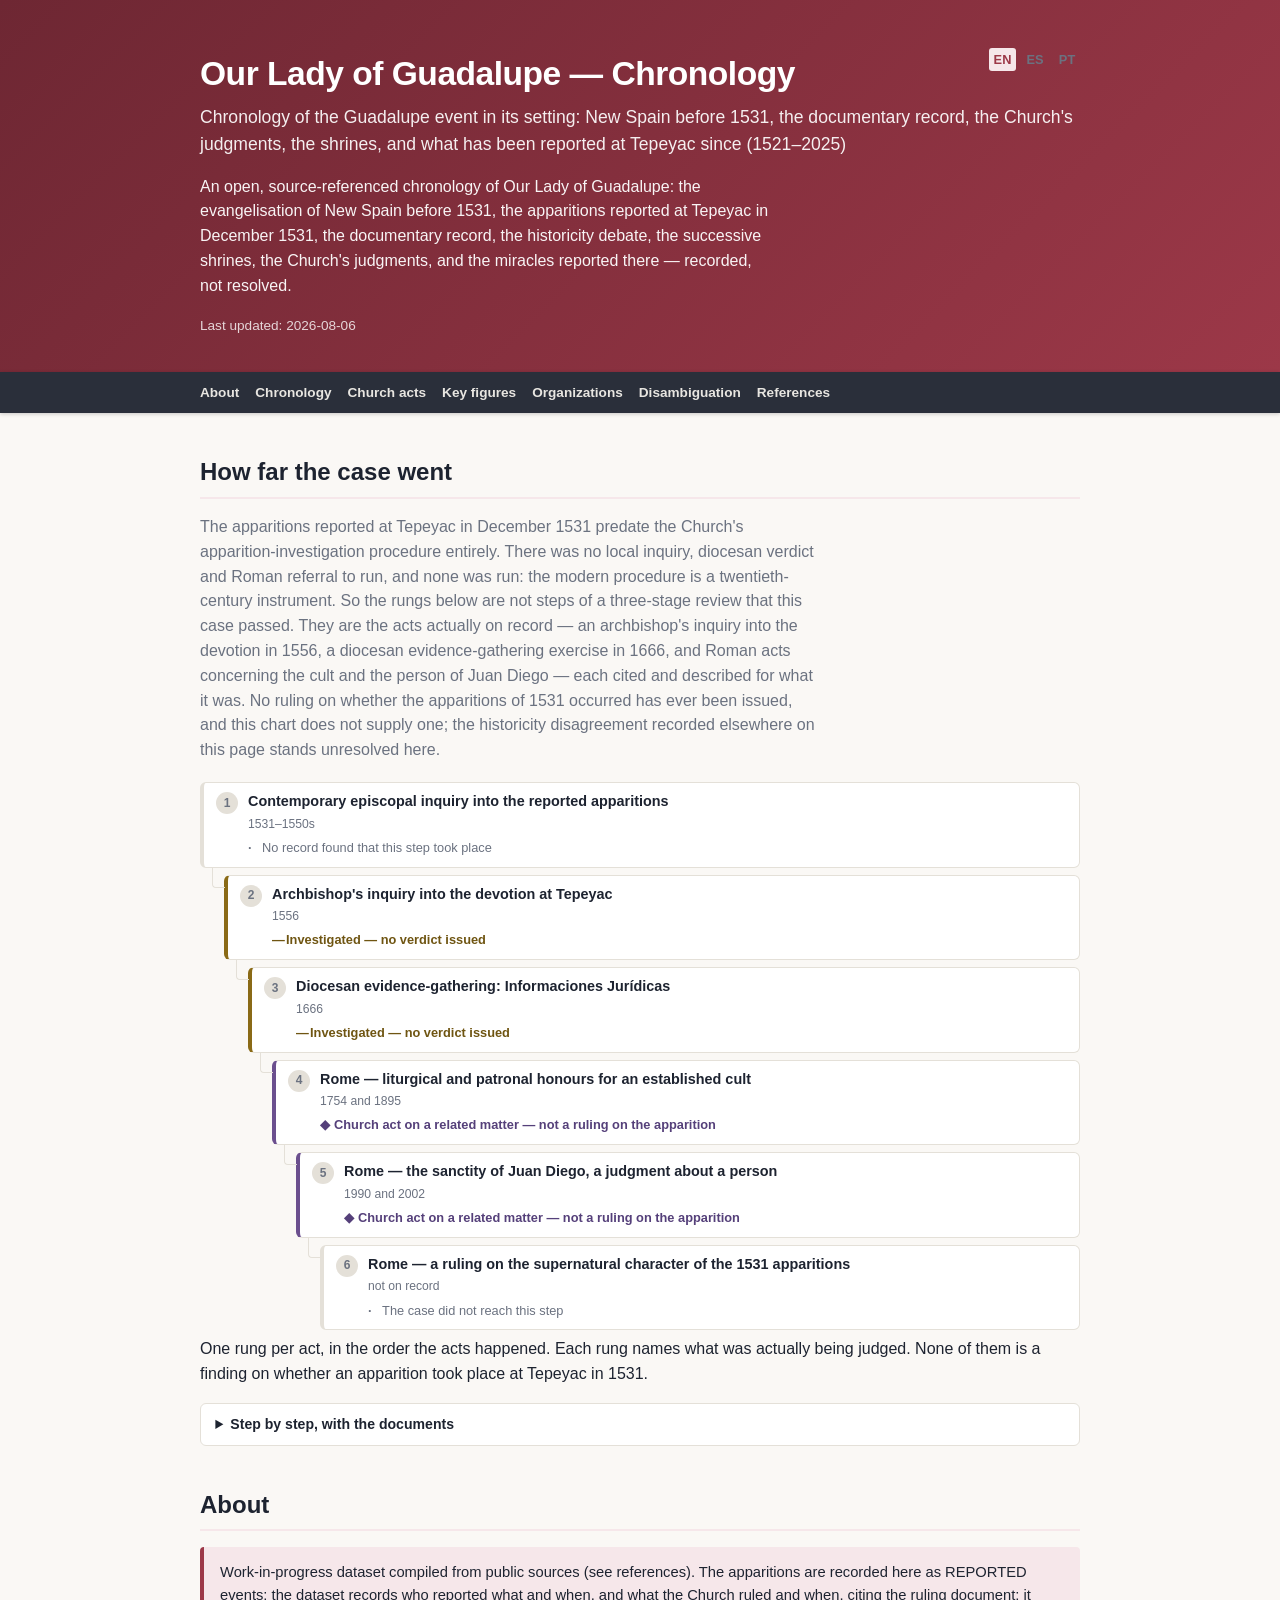
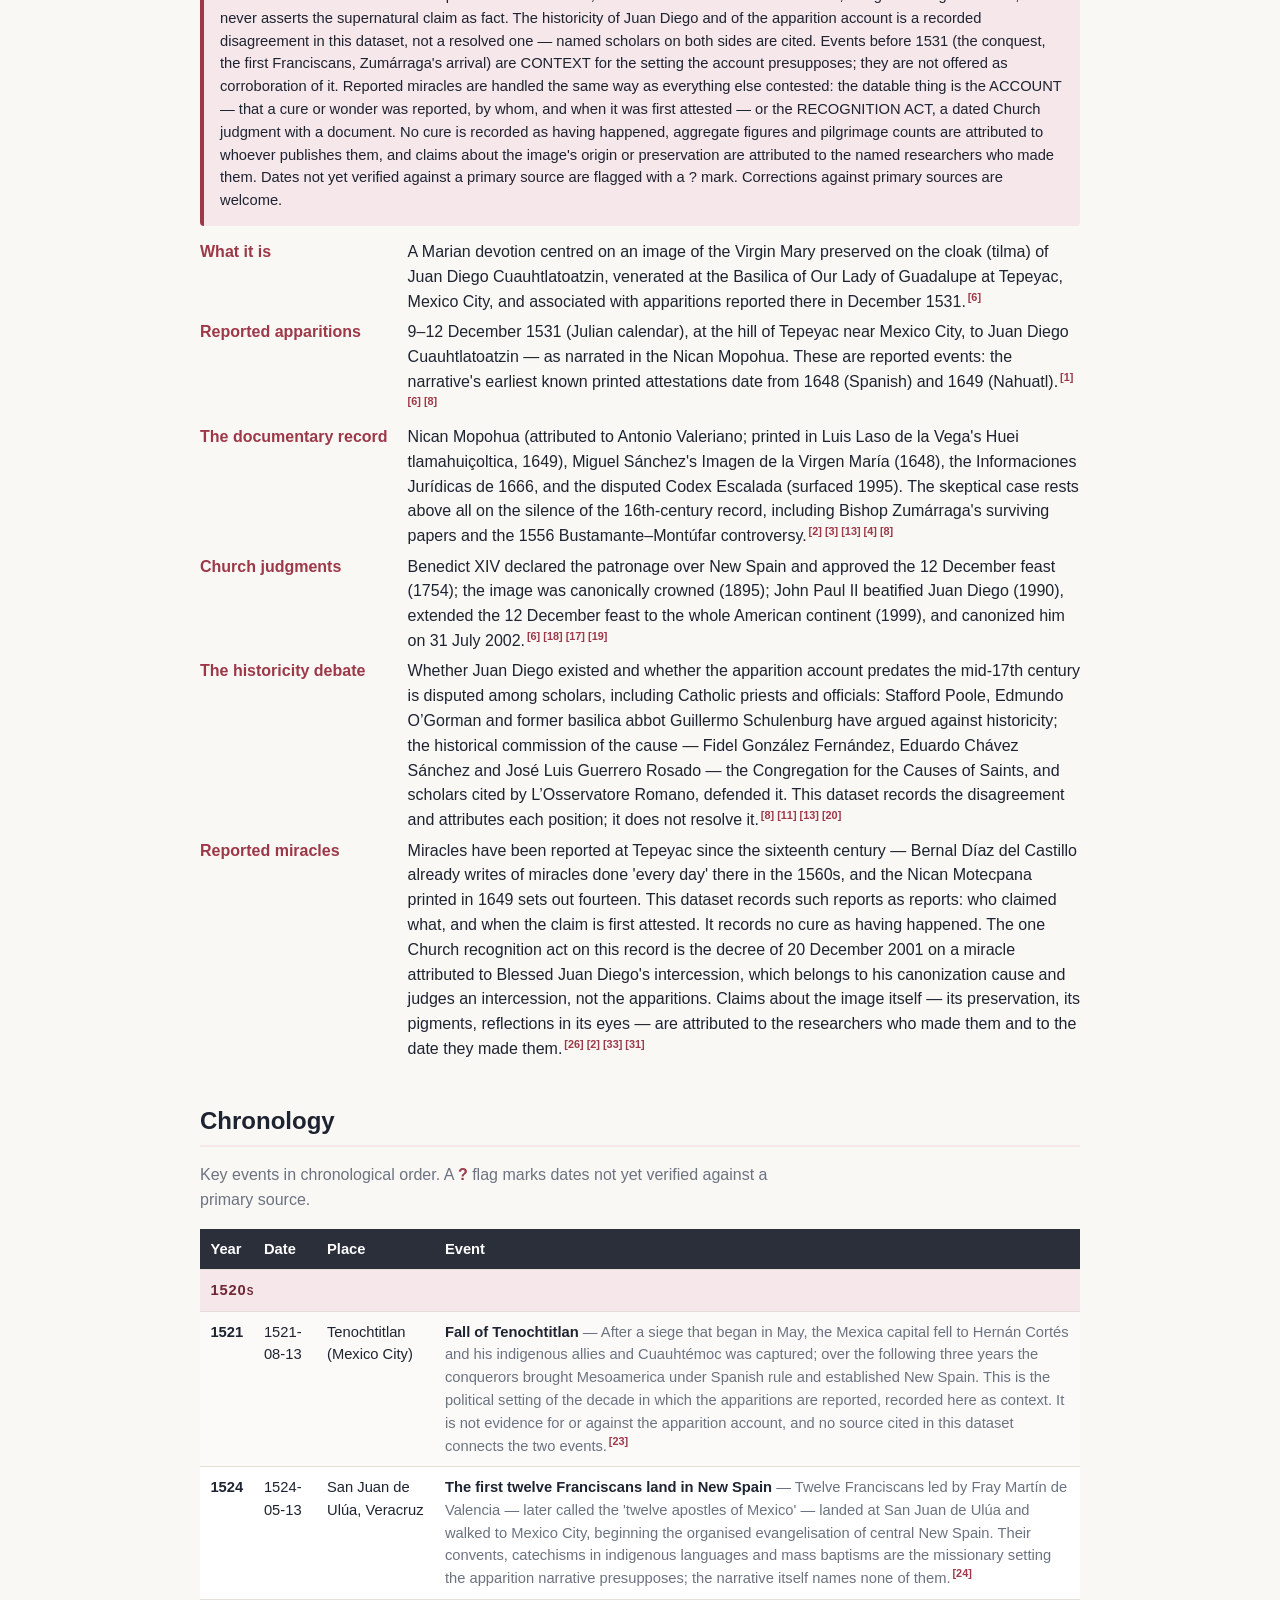
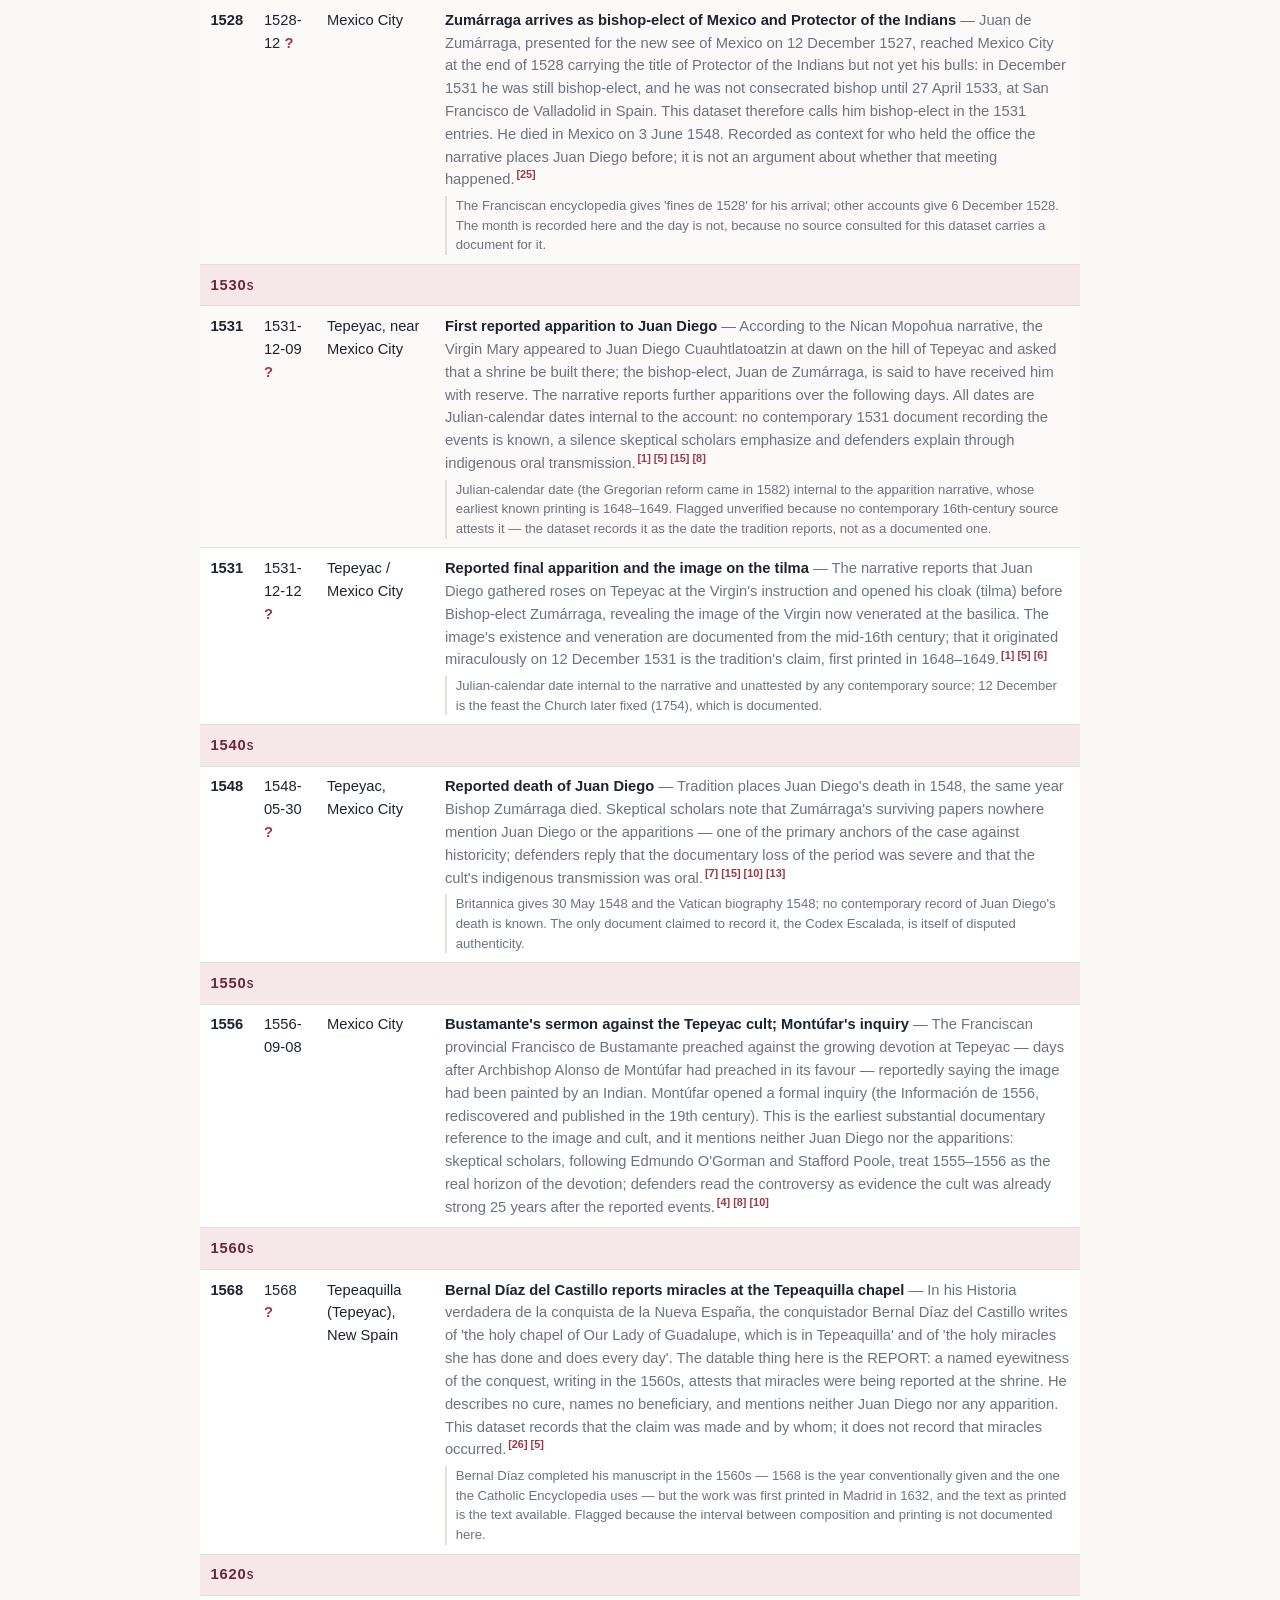
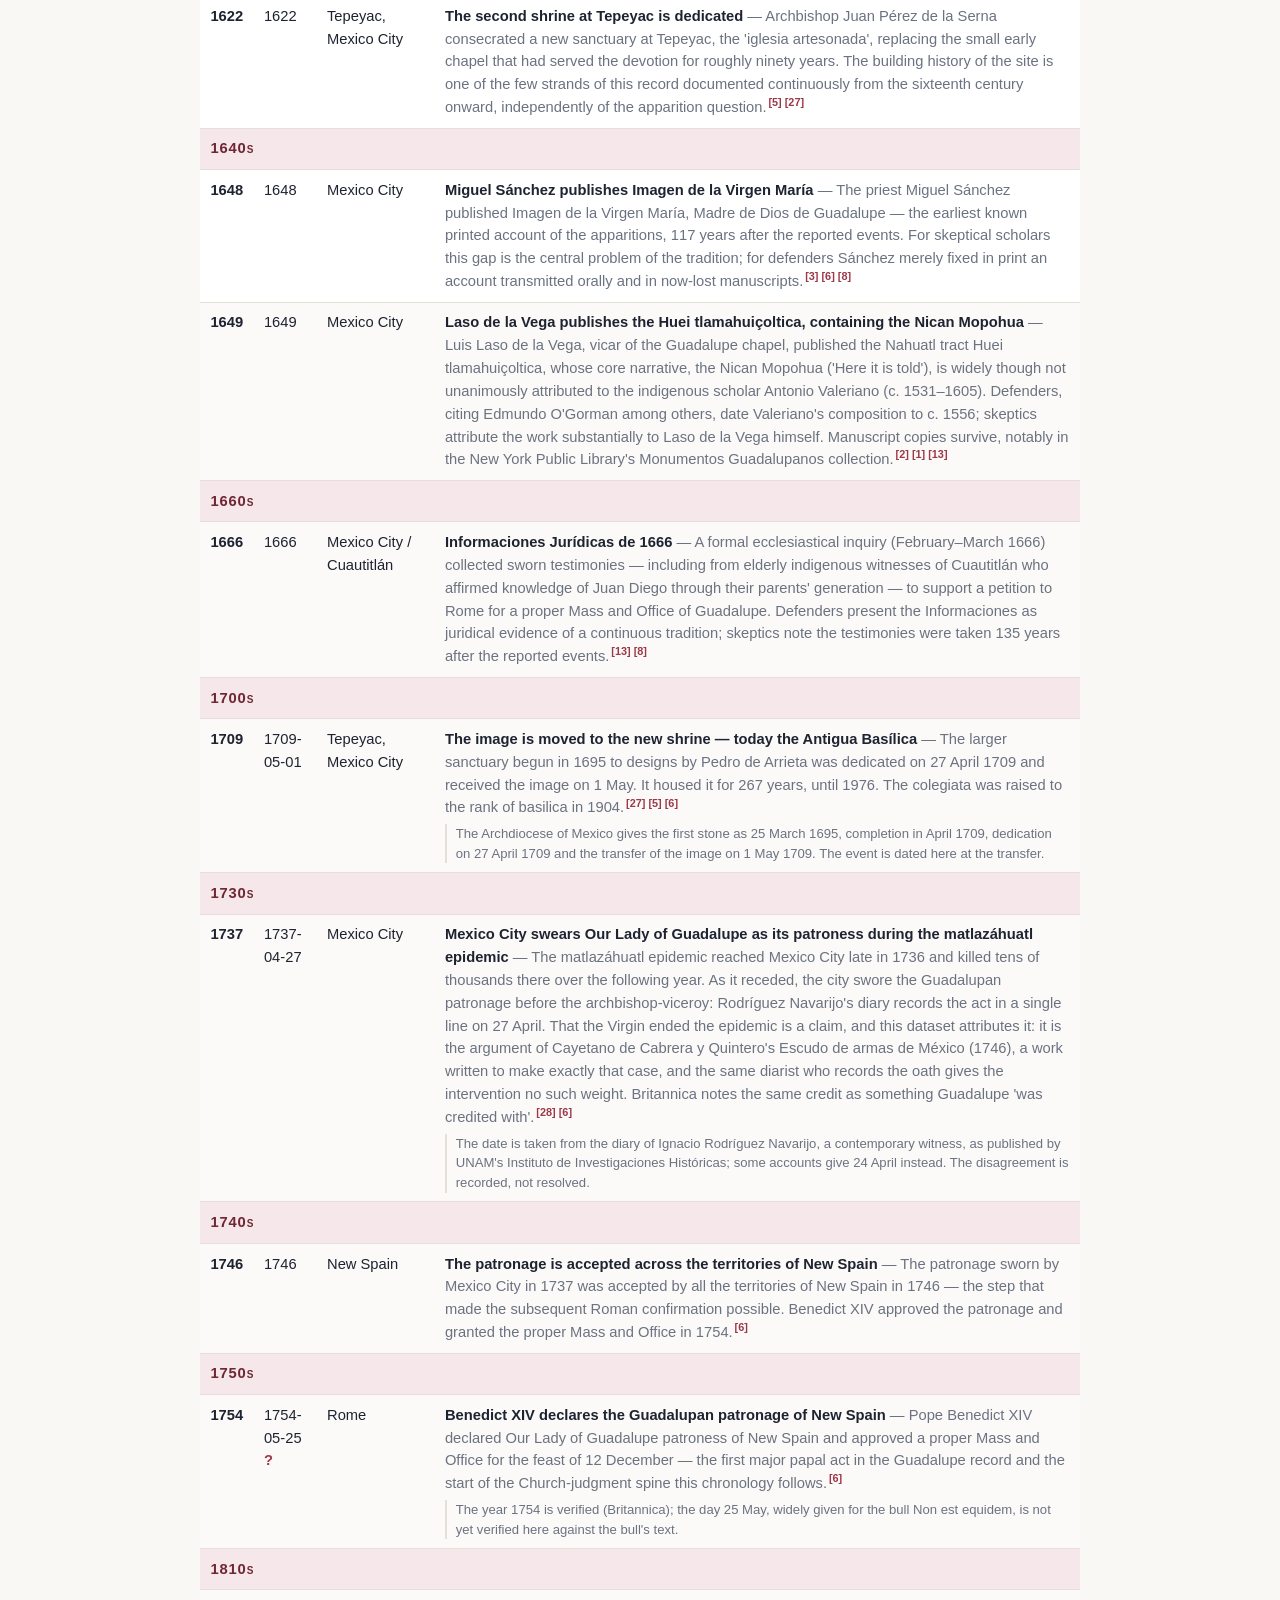
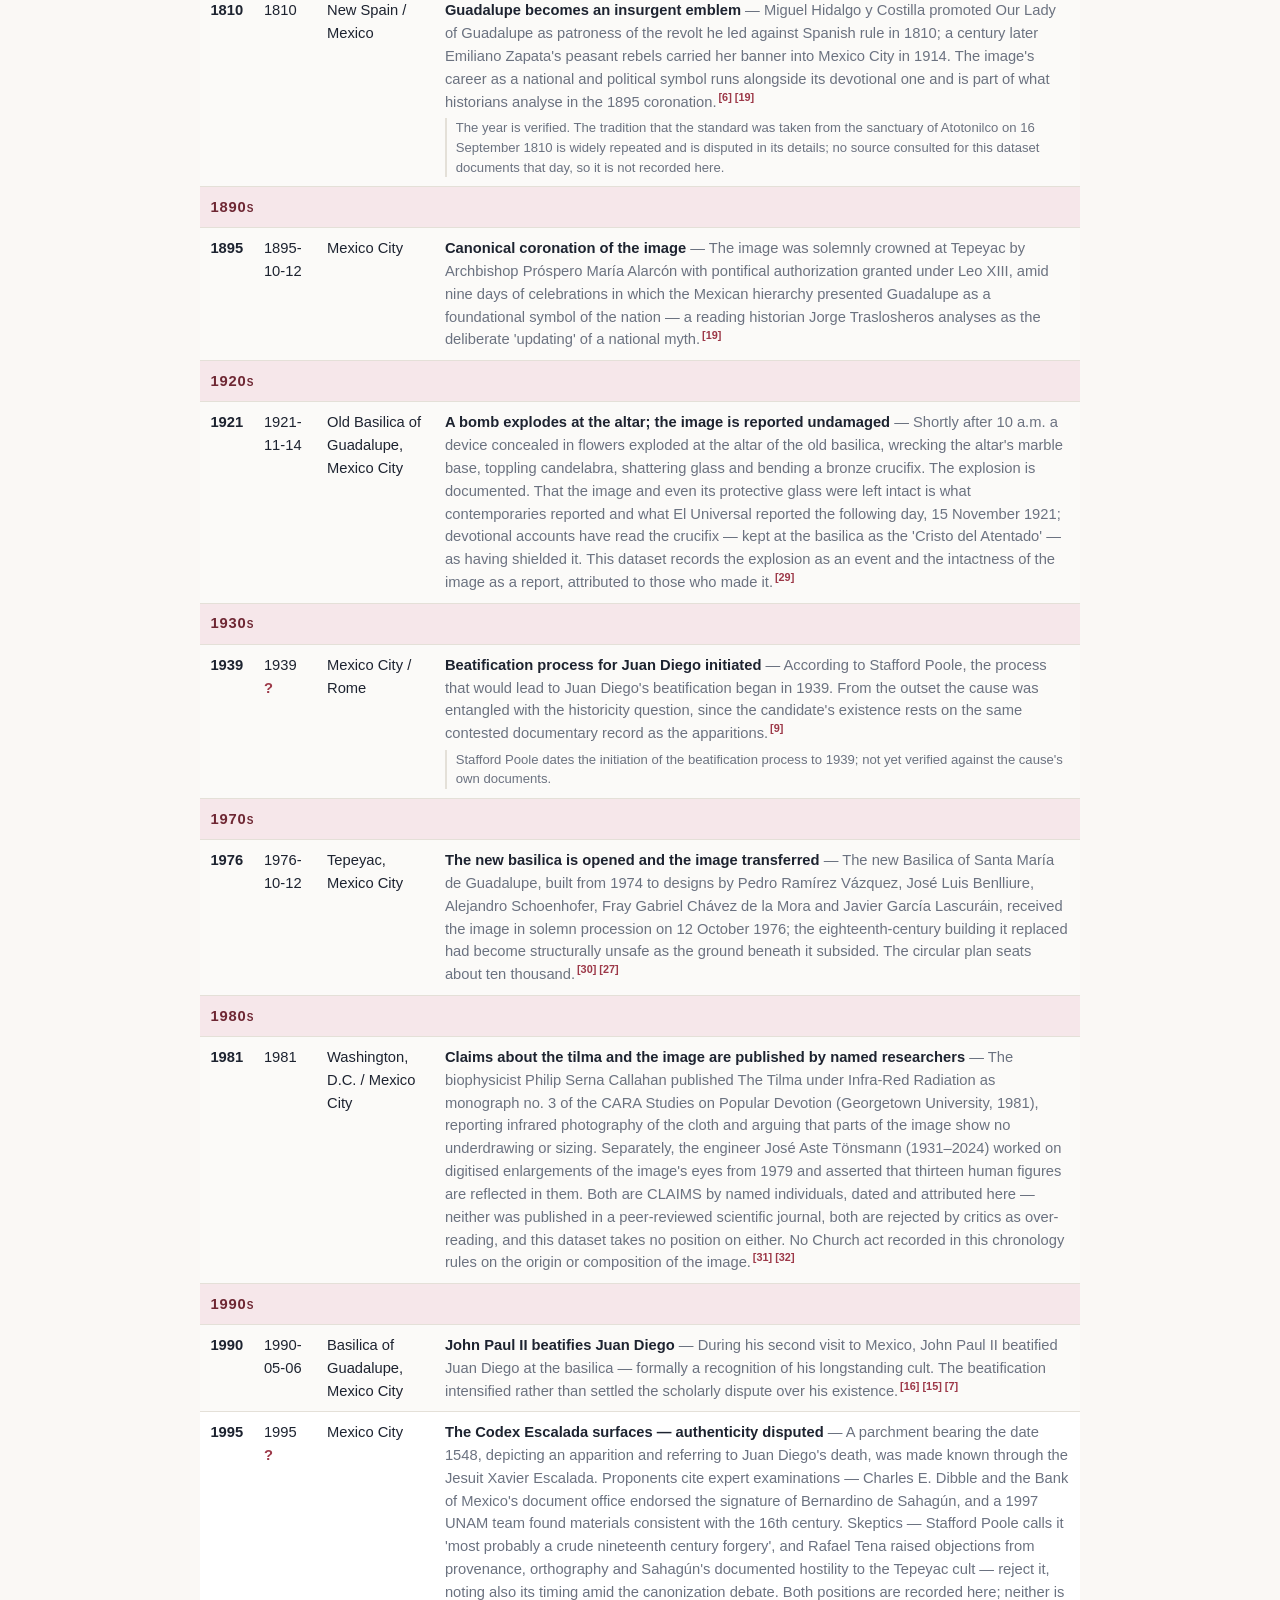
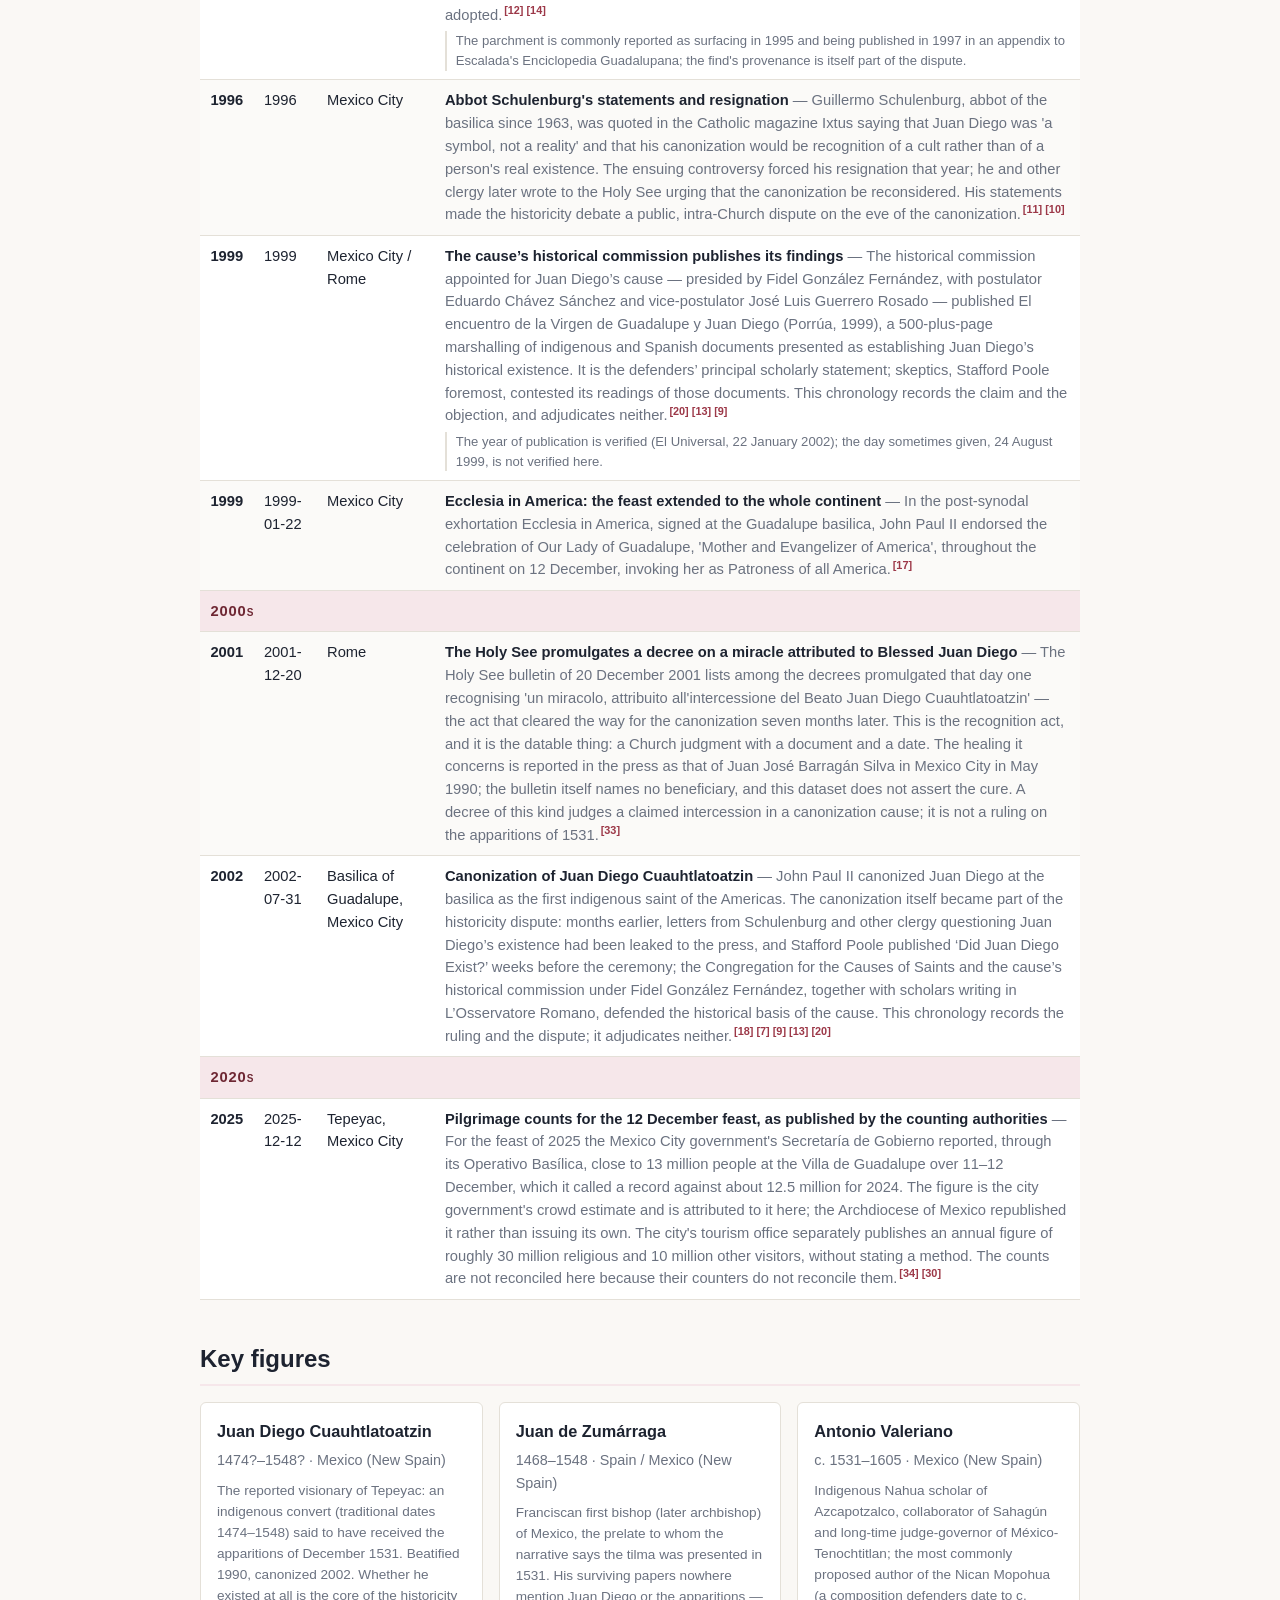
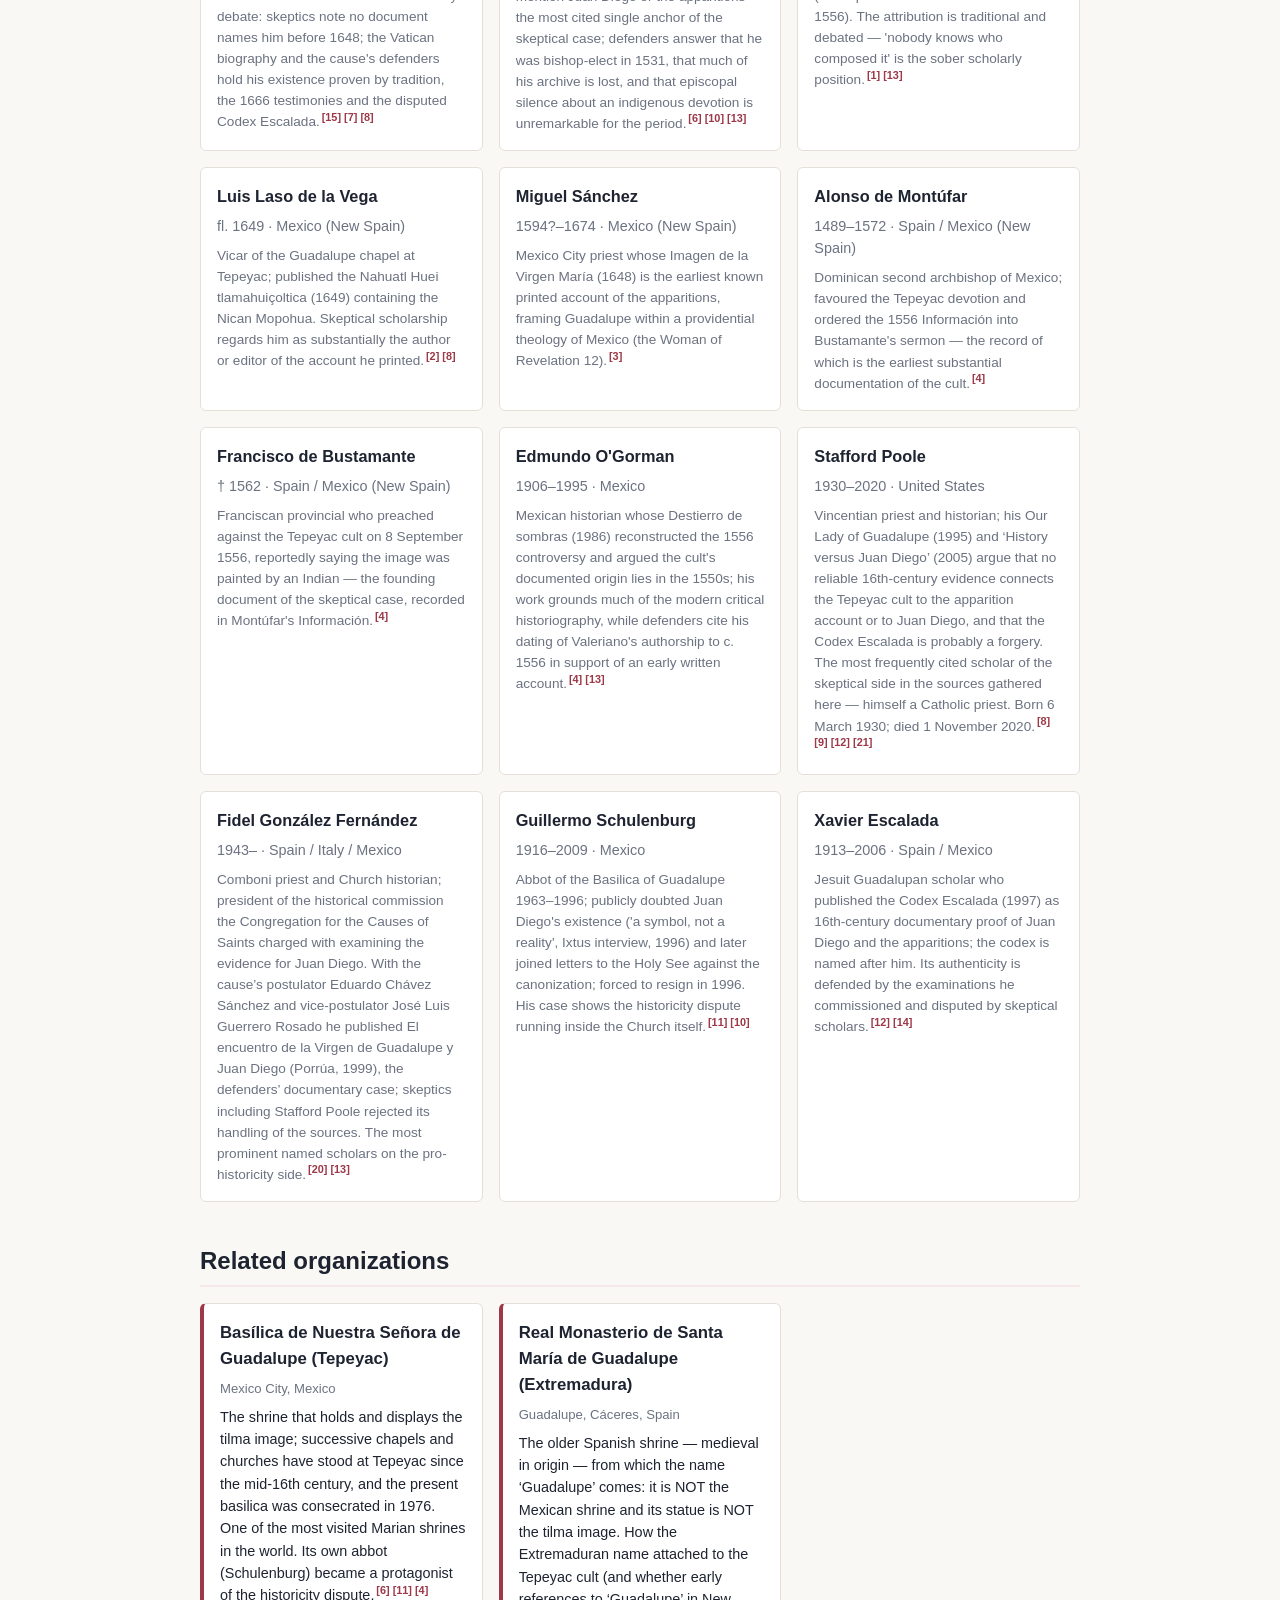
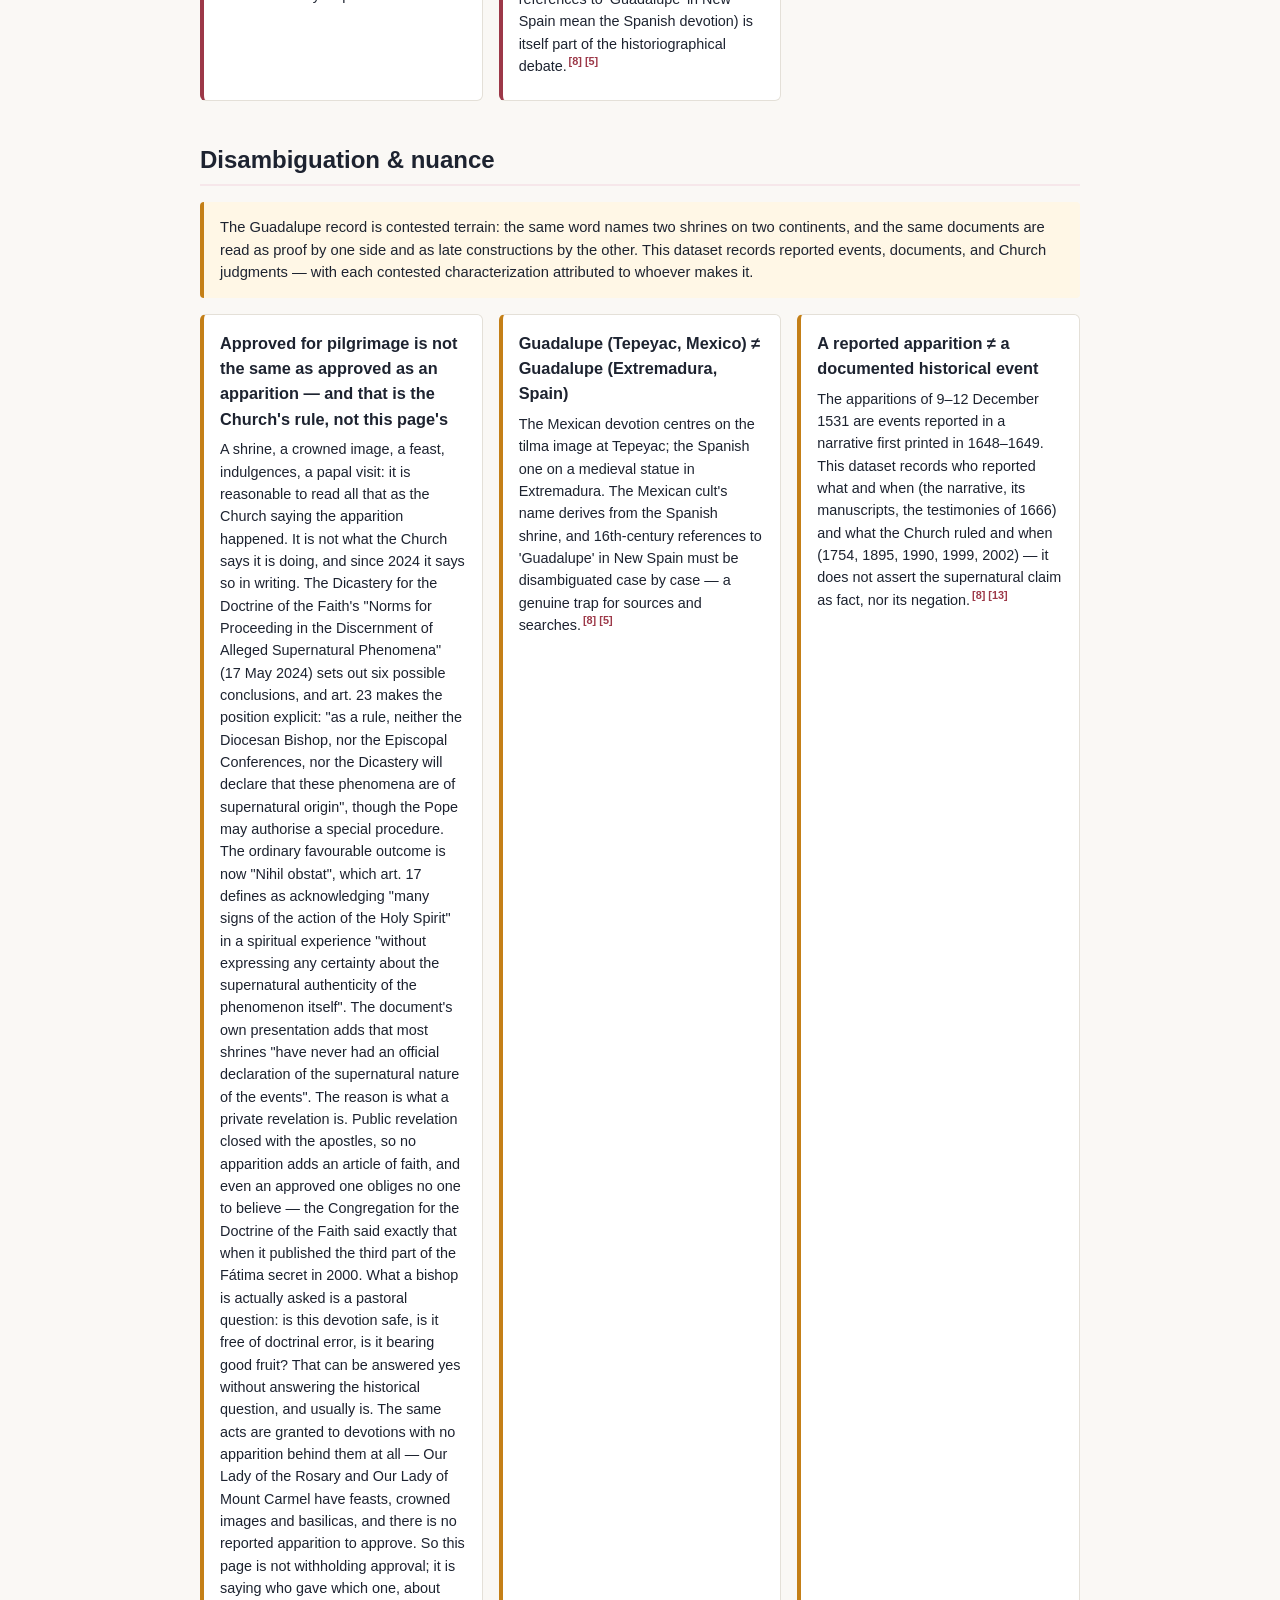
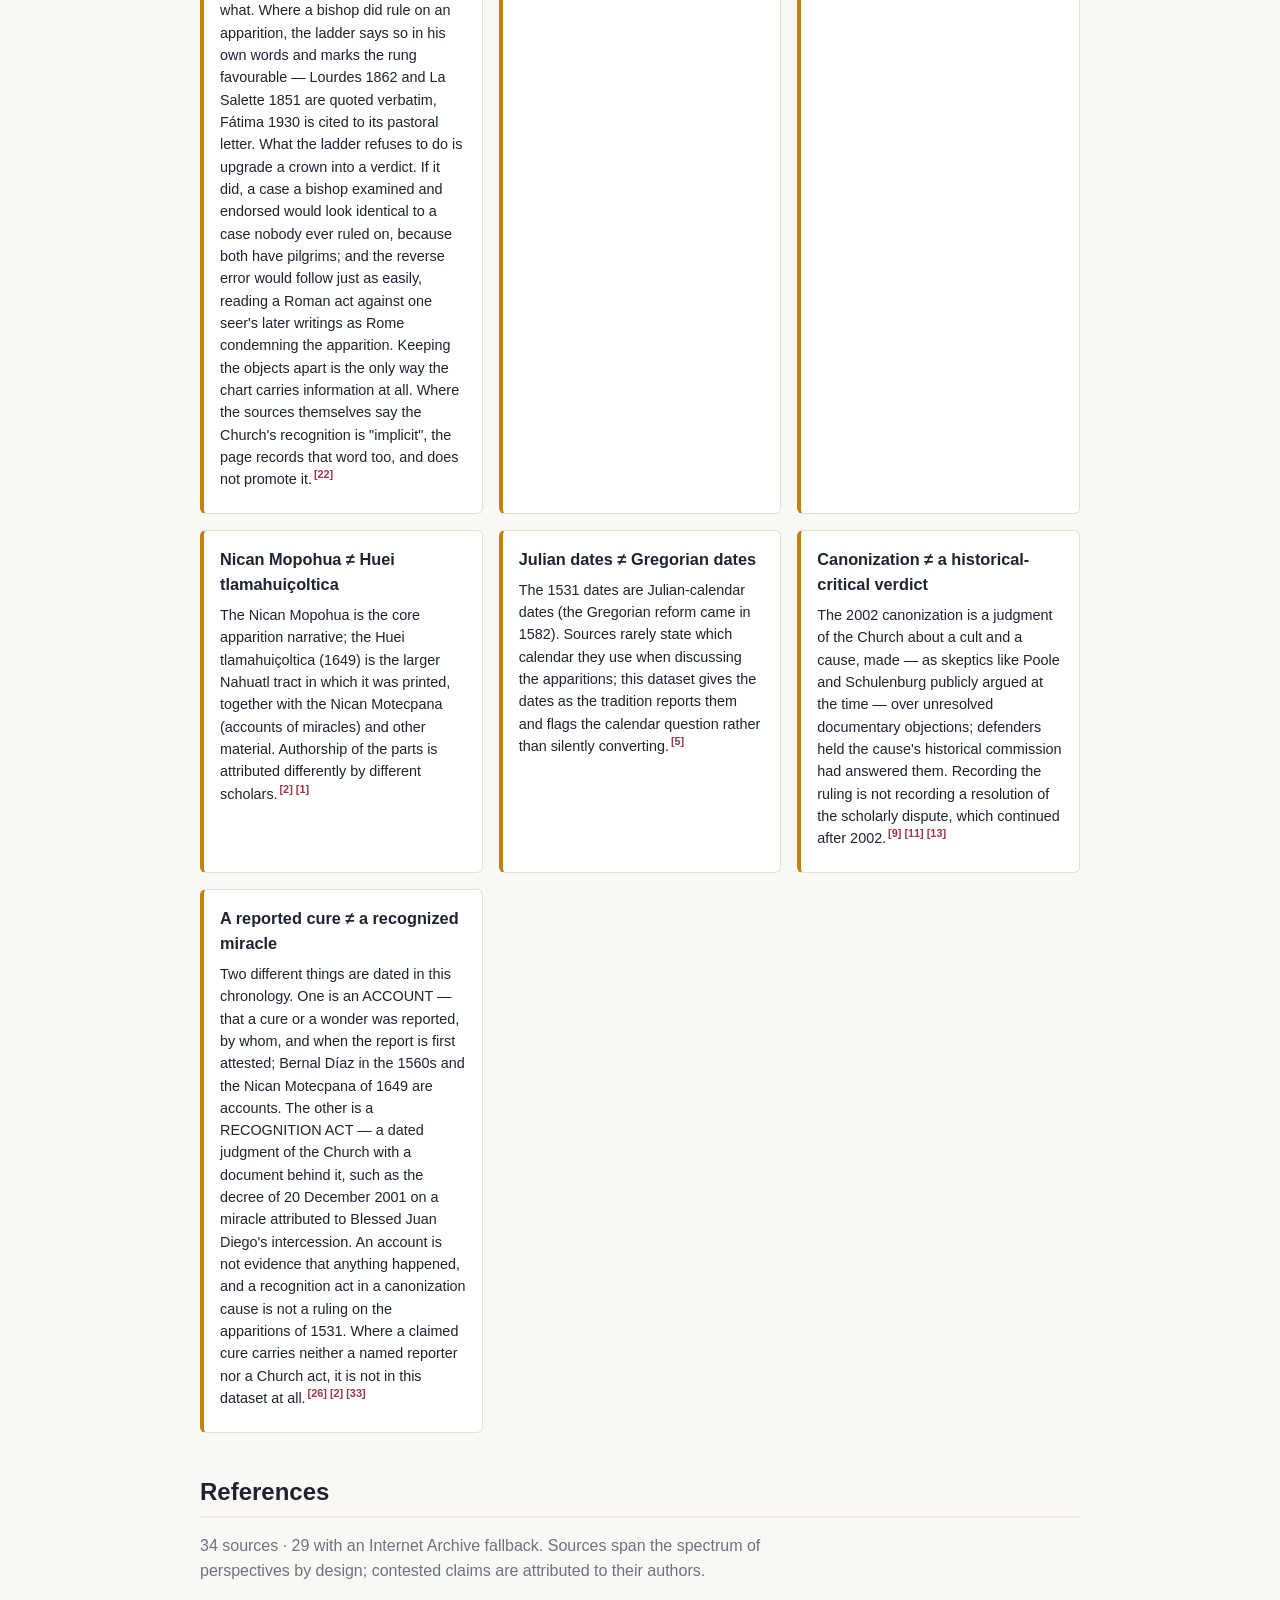
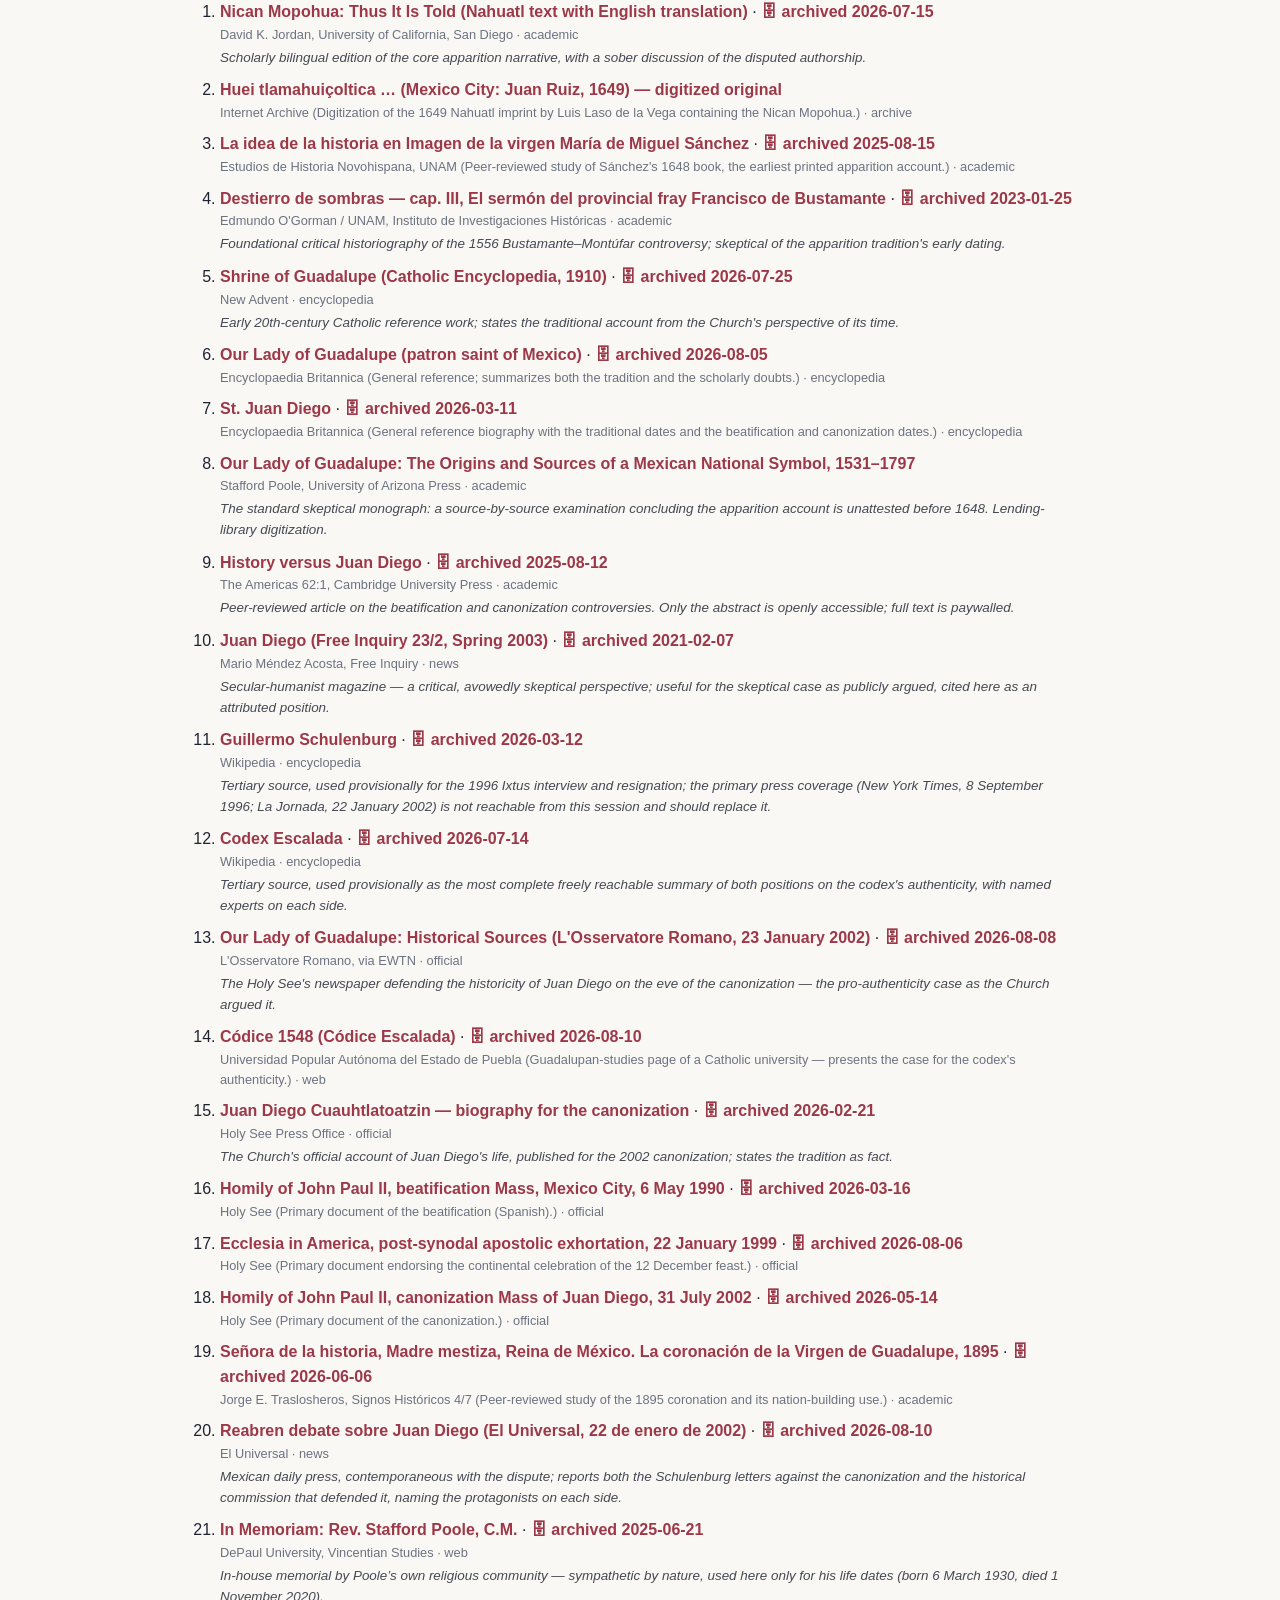
==== commit 2220835a: "Wayback: refresh data/archives.json (scheduled preservation run)" ====
--- a/docs/en/index.html
+++ b/docs/en/index.html
@@ -590,7 +590,7 @@
 
     <section id="references">
       <h2>References</h2>
-      <p class="section-intro">34 sources · 28 with an Internet Archive fallback. Sources span the
+      <p class="section-intro">34 sources · 29 with an Internet Archive fallback. Sources span the
       spectrum of perspectives by design; contested claims are attributed to their authors.</p>
       <ol class="references">
         <li id="ref-1">
@@ -720,7 +720,7 @@
           <span class="ref-note">The Archdiocese of Mexico&#39;s own magazine — a devotional and institutional source, cited here for the construction and dedication dates of the successive shrines, which it gives precisely.</span>
         </li>
         <li id="ref-28">
-          <a href="https://historicas.unam.mx/comunicacion-publica/proyectos-especiales/remedios-contra-matlazahuatl" rel="noopener noreferrer" target="_blank">Remedios contra el matlazáhuatl de 1737</a>
+          <a href="https://historicas.unam.mx/comunicacion-publica/proyectos-especiales/remedios-contra-matlazahuatl" rel="noopener noreferrer" target="_blank">Remedios contra el matlazáhuatl de 1737</a> · <a class="archive-link" href="https://web.archive.org/web/20260123110606/https://historicas.unam.mx/comunicacion-publica/proyectos-especiales/remedios-contra-matlazahuatl" rel="noopener noreferrer" target="_blank">🗄 archived 2026-01-23</a>
           <span class="ref-meta">Instituto de Investigaciones Históricas, UNAM · academic</span>
           <span class="ref-note">University research institute presenting the epidemic through a contemporary diary (Ignacio Rodríguez Navarijo&#39;s) — it dates the swearing of the patronage from that diary and contrasts the diarist&#39;s one-line entry with Cabrera y Quintero&#39;s miracle-centred account of 1746.</span>
         </li>
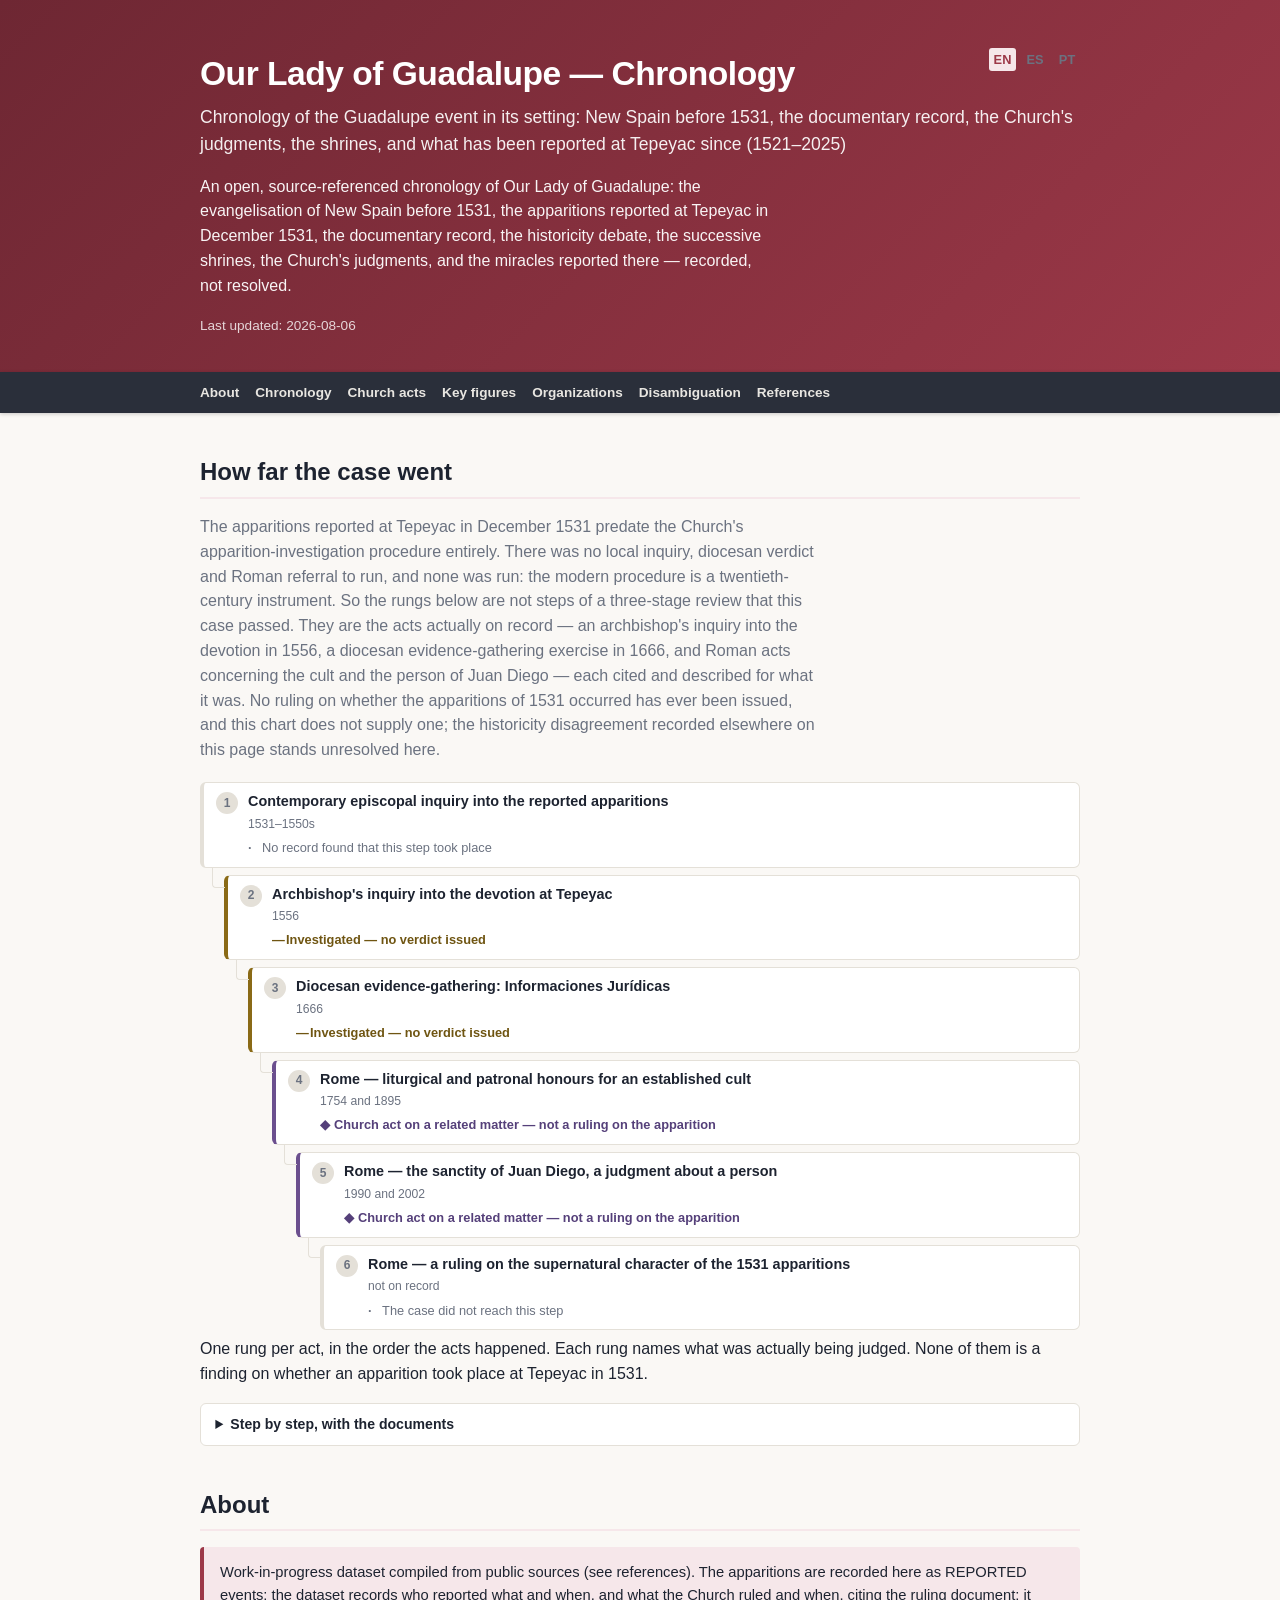
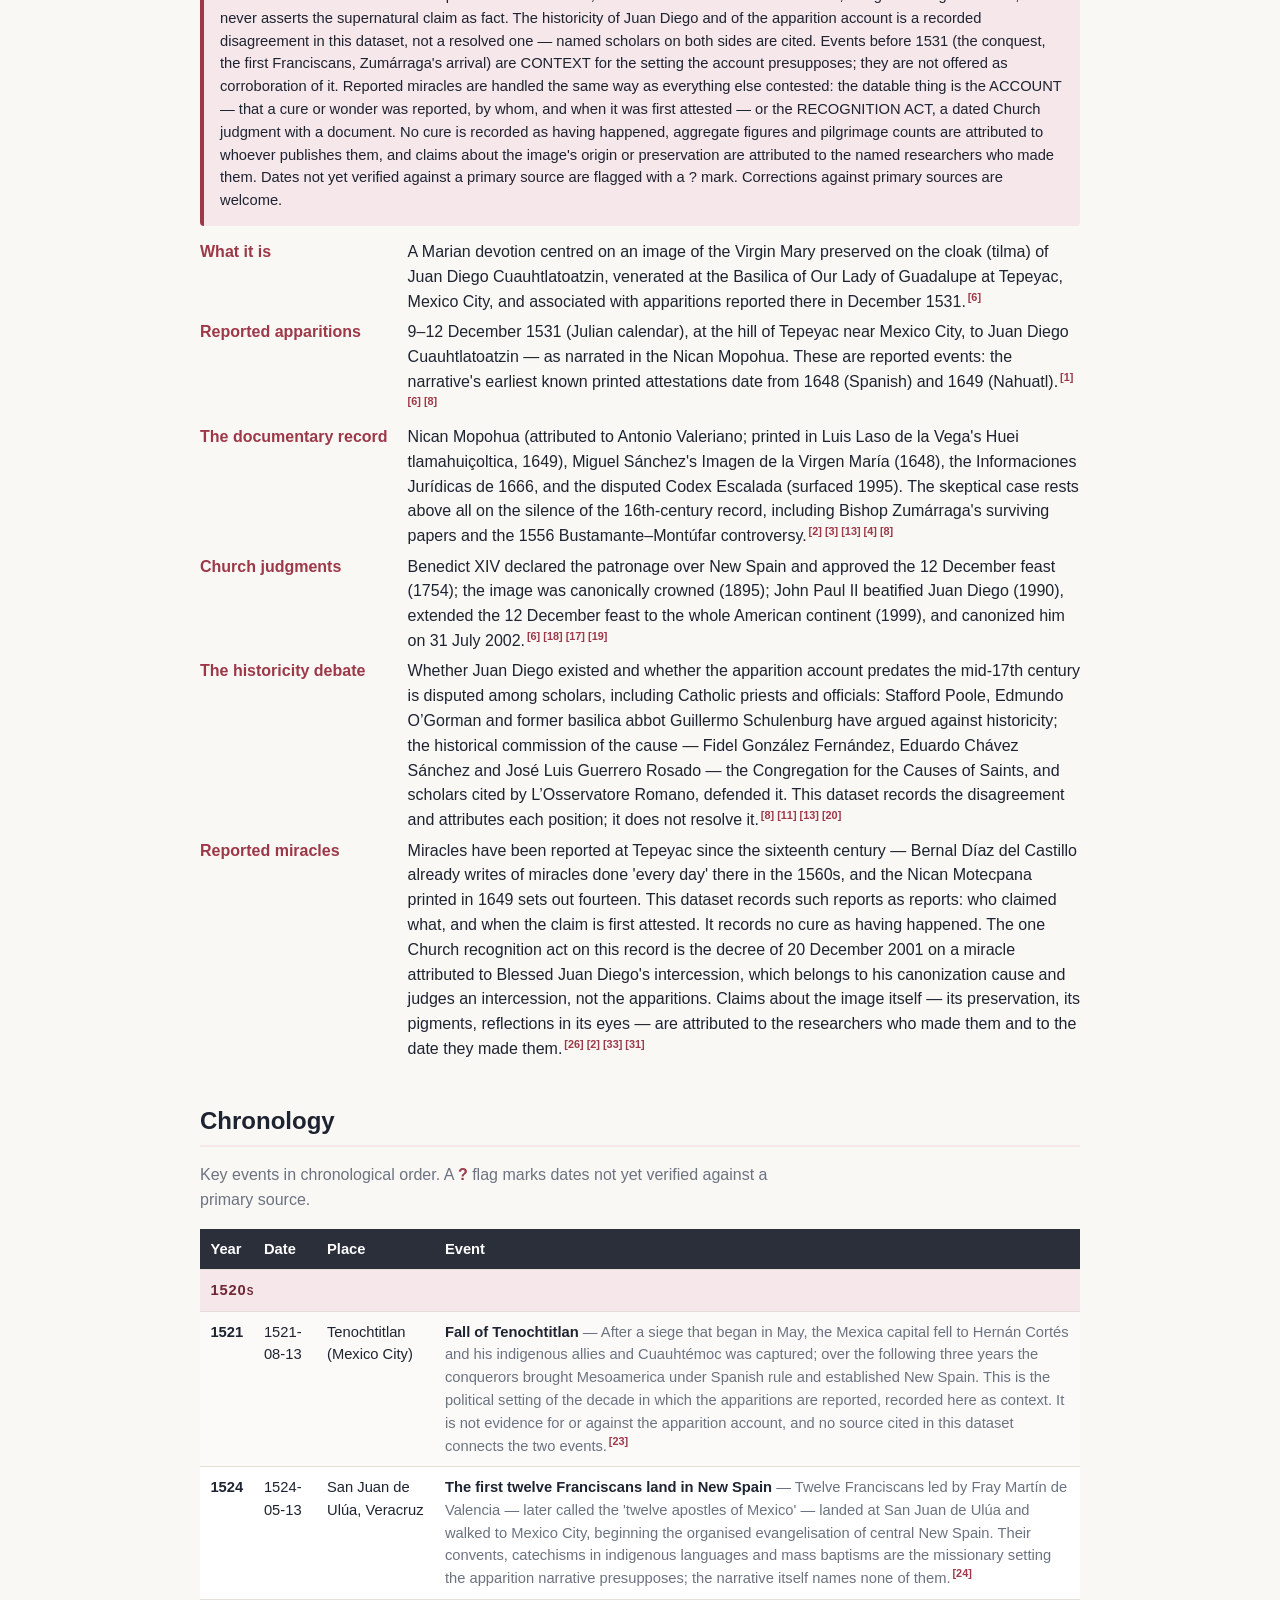
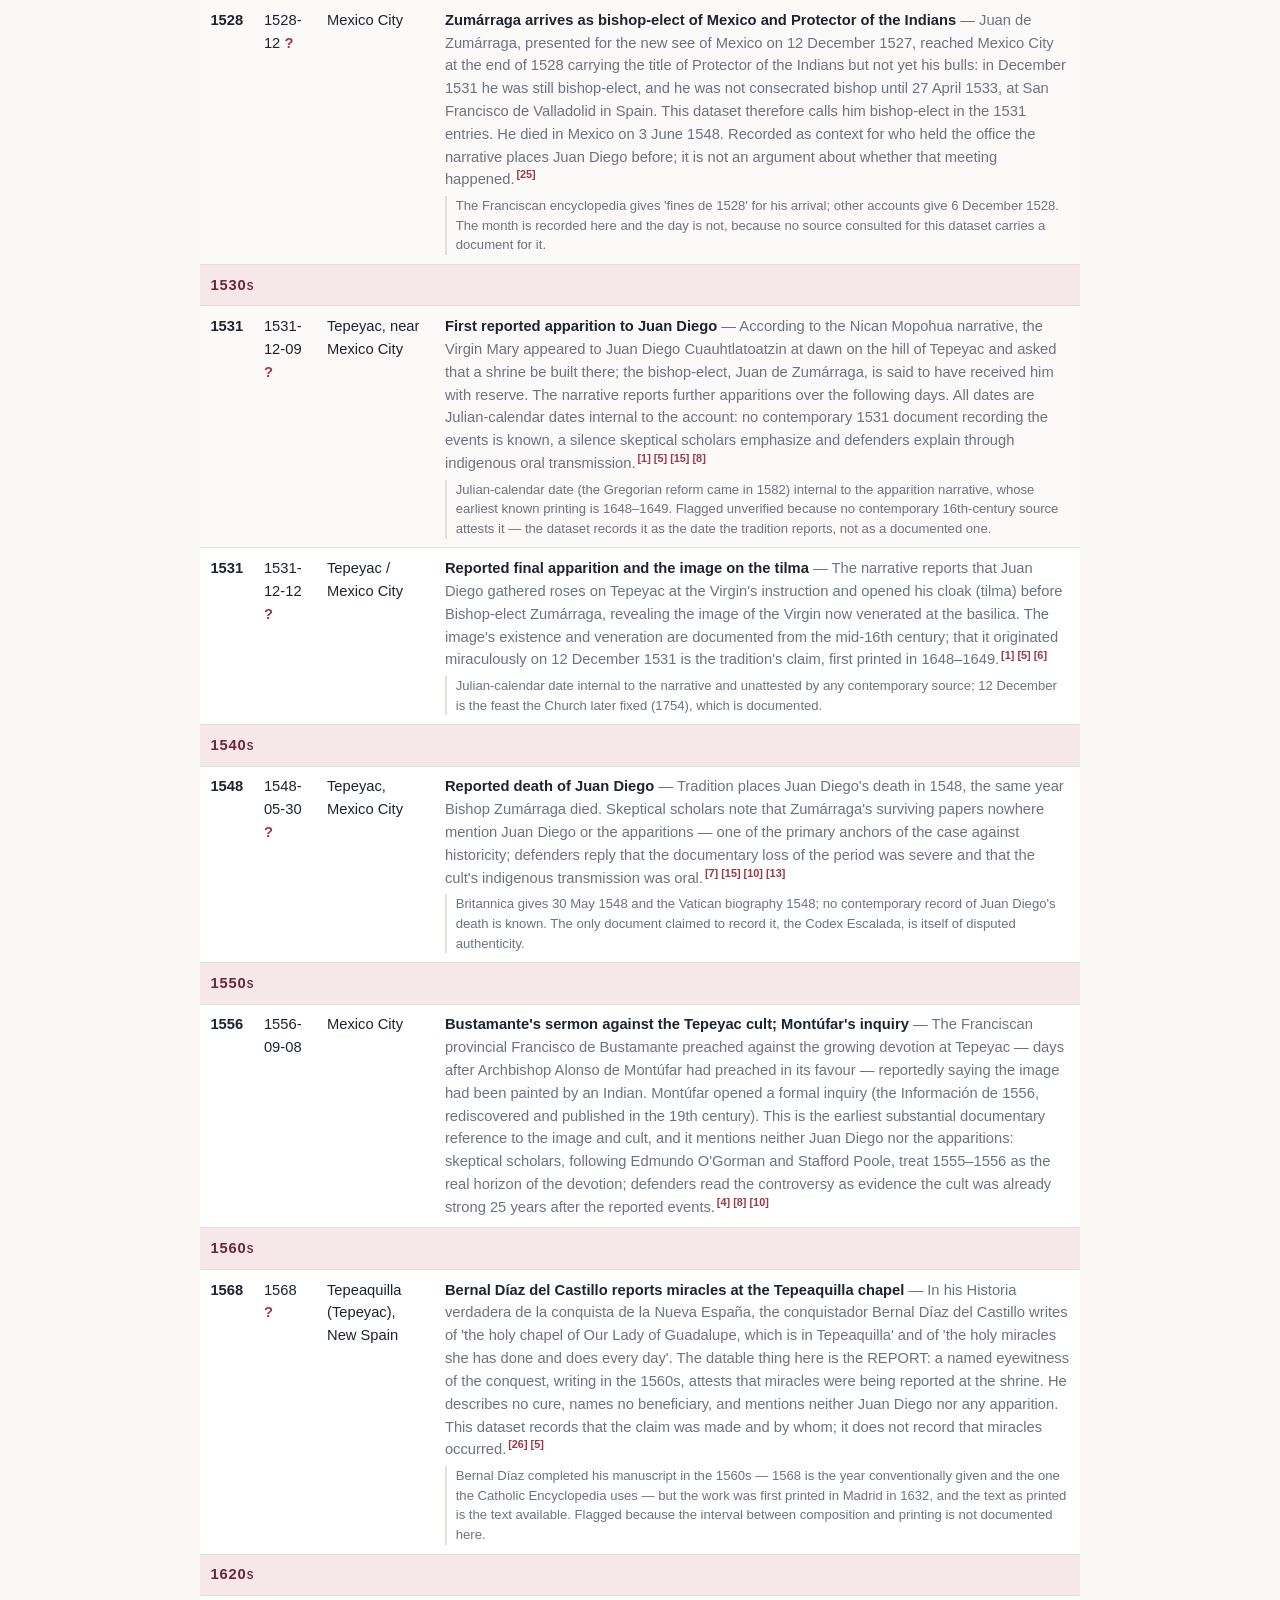
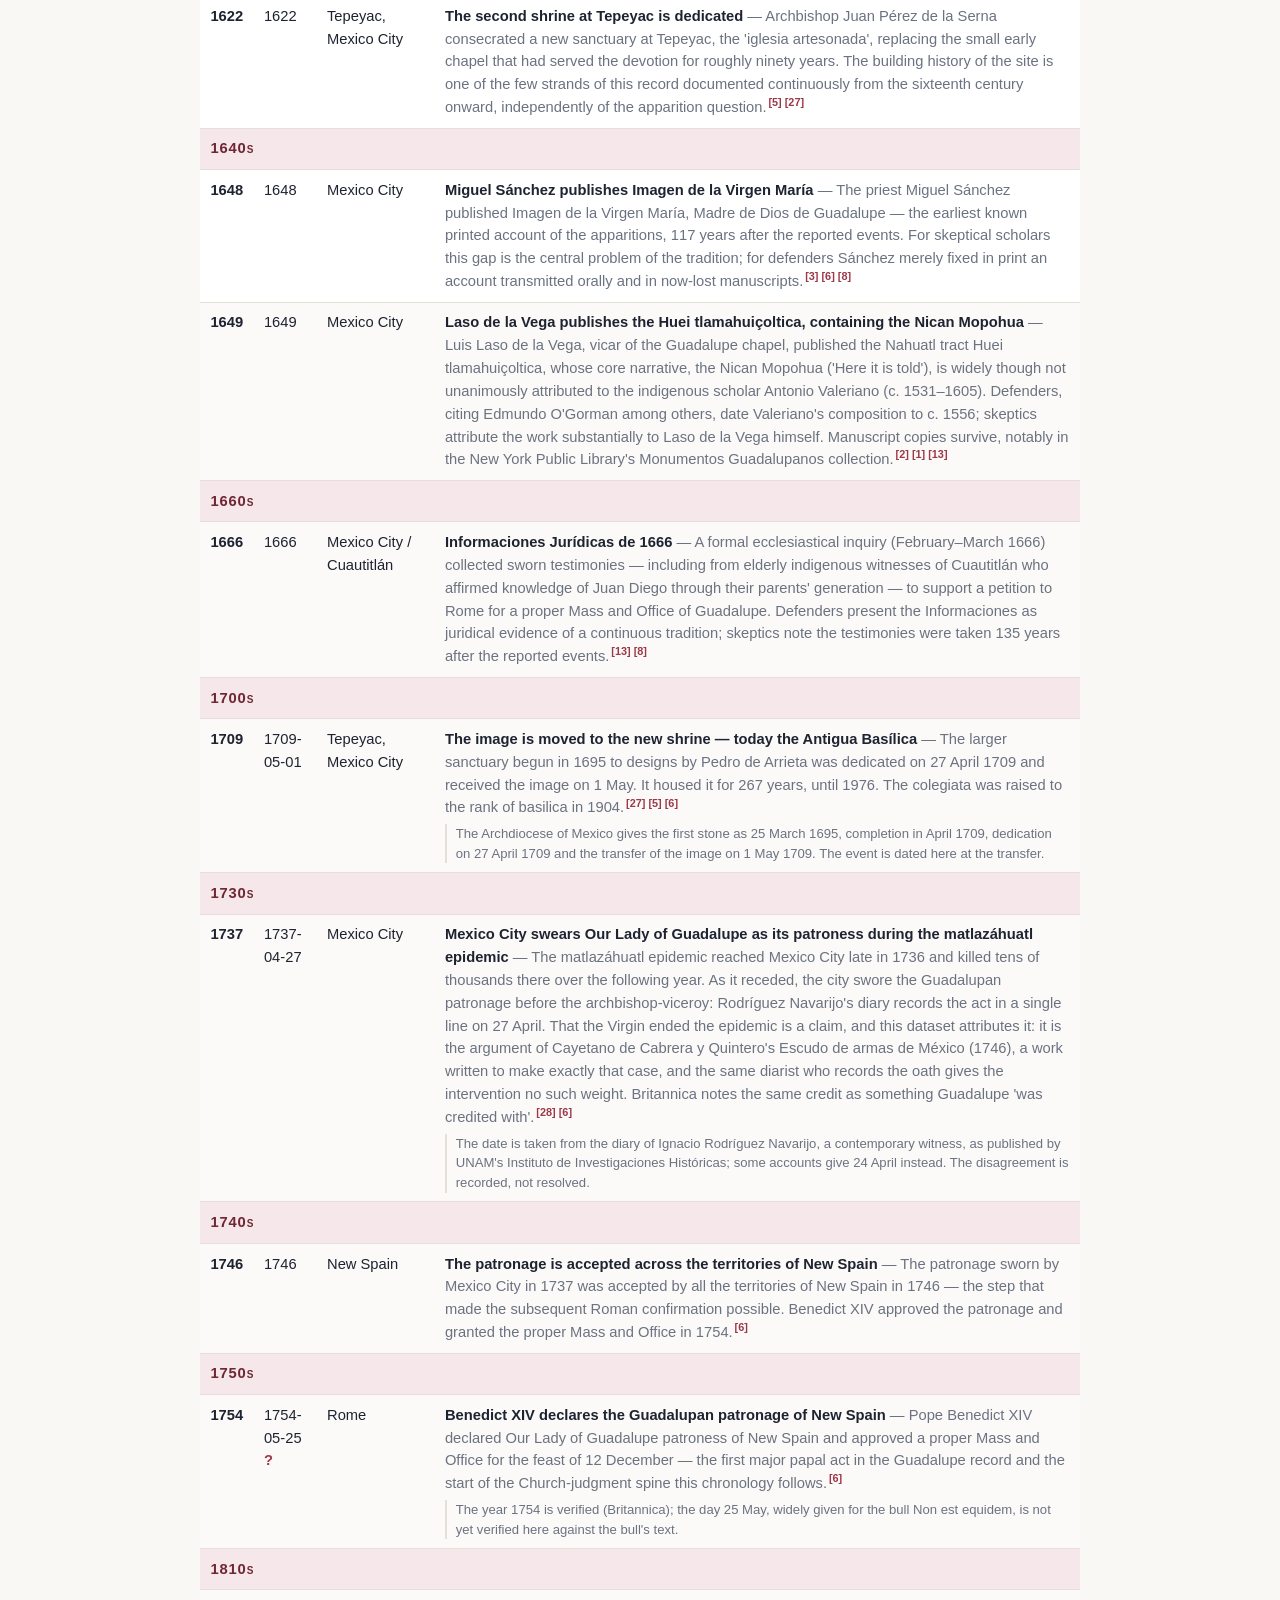
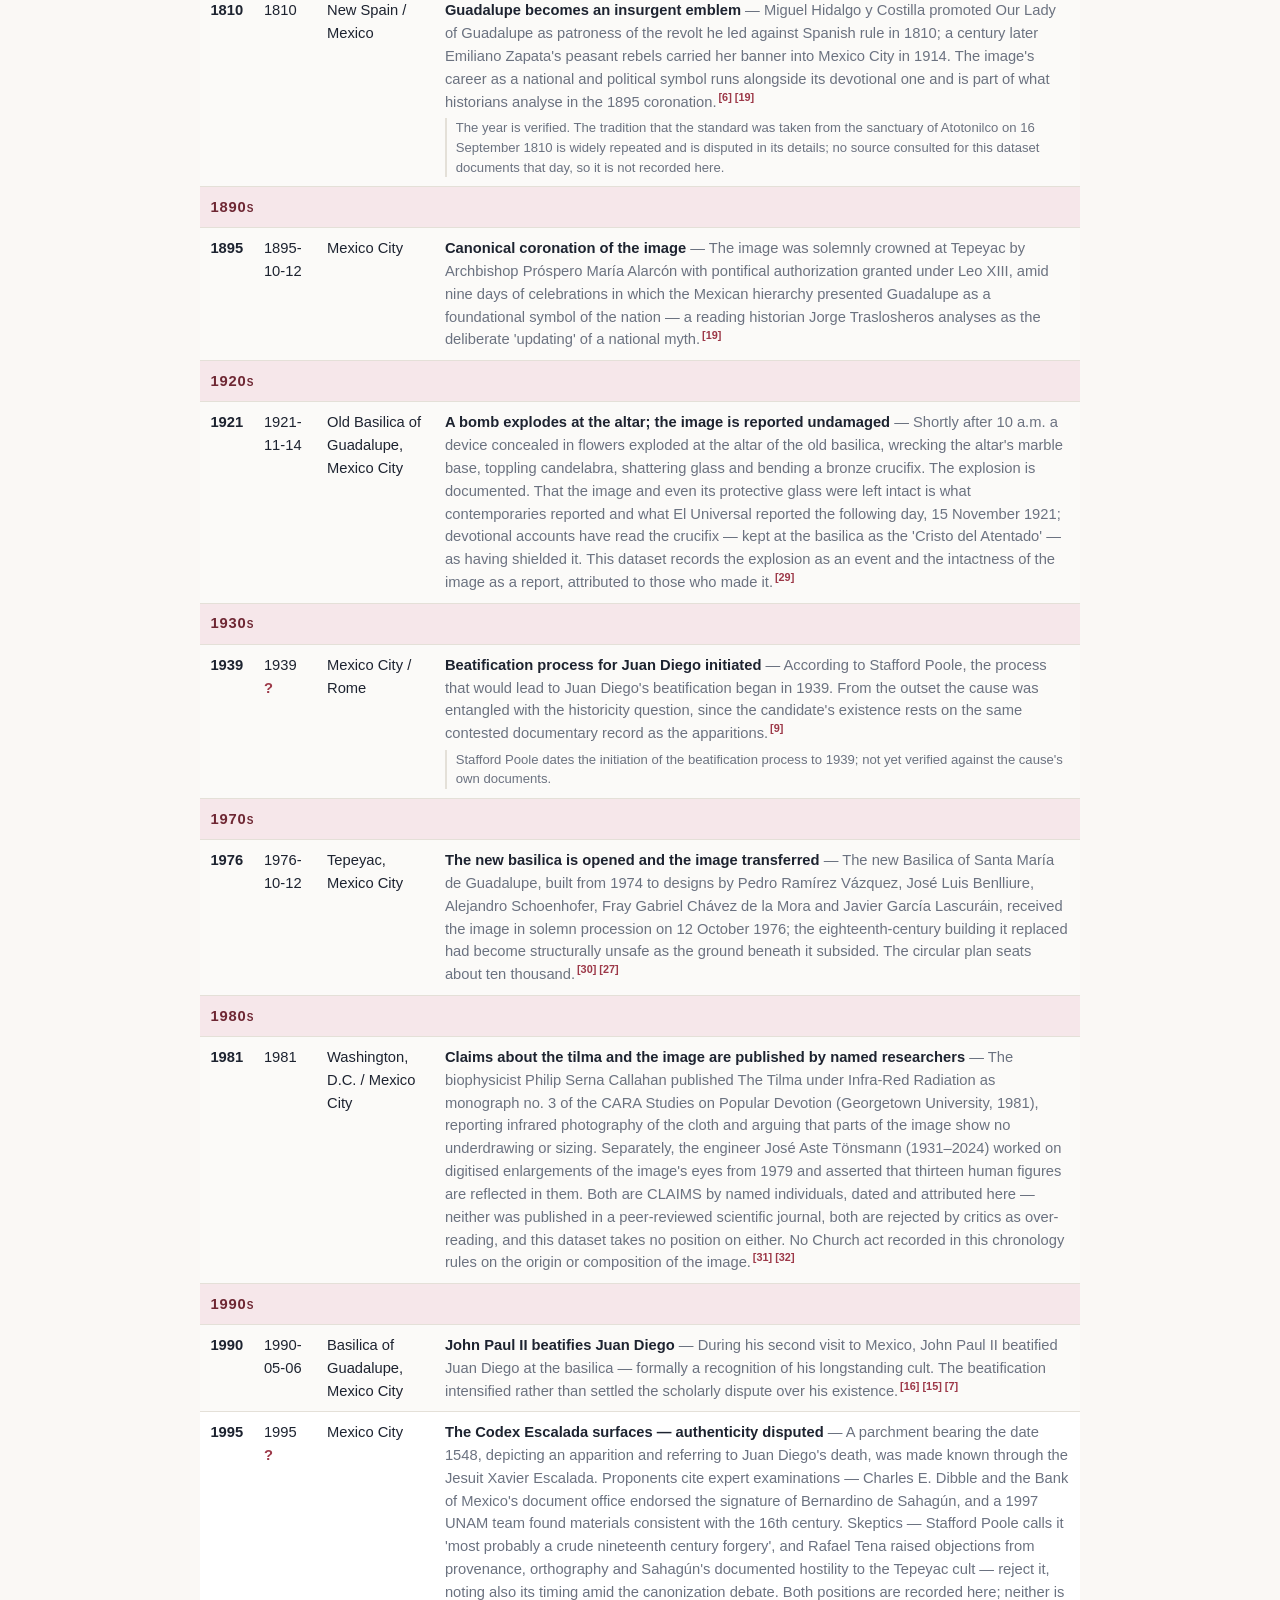
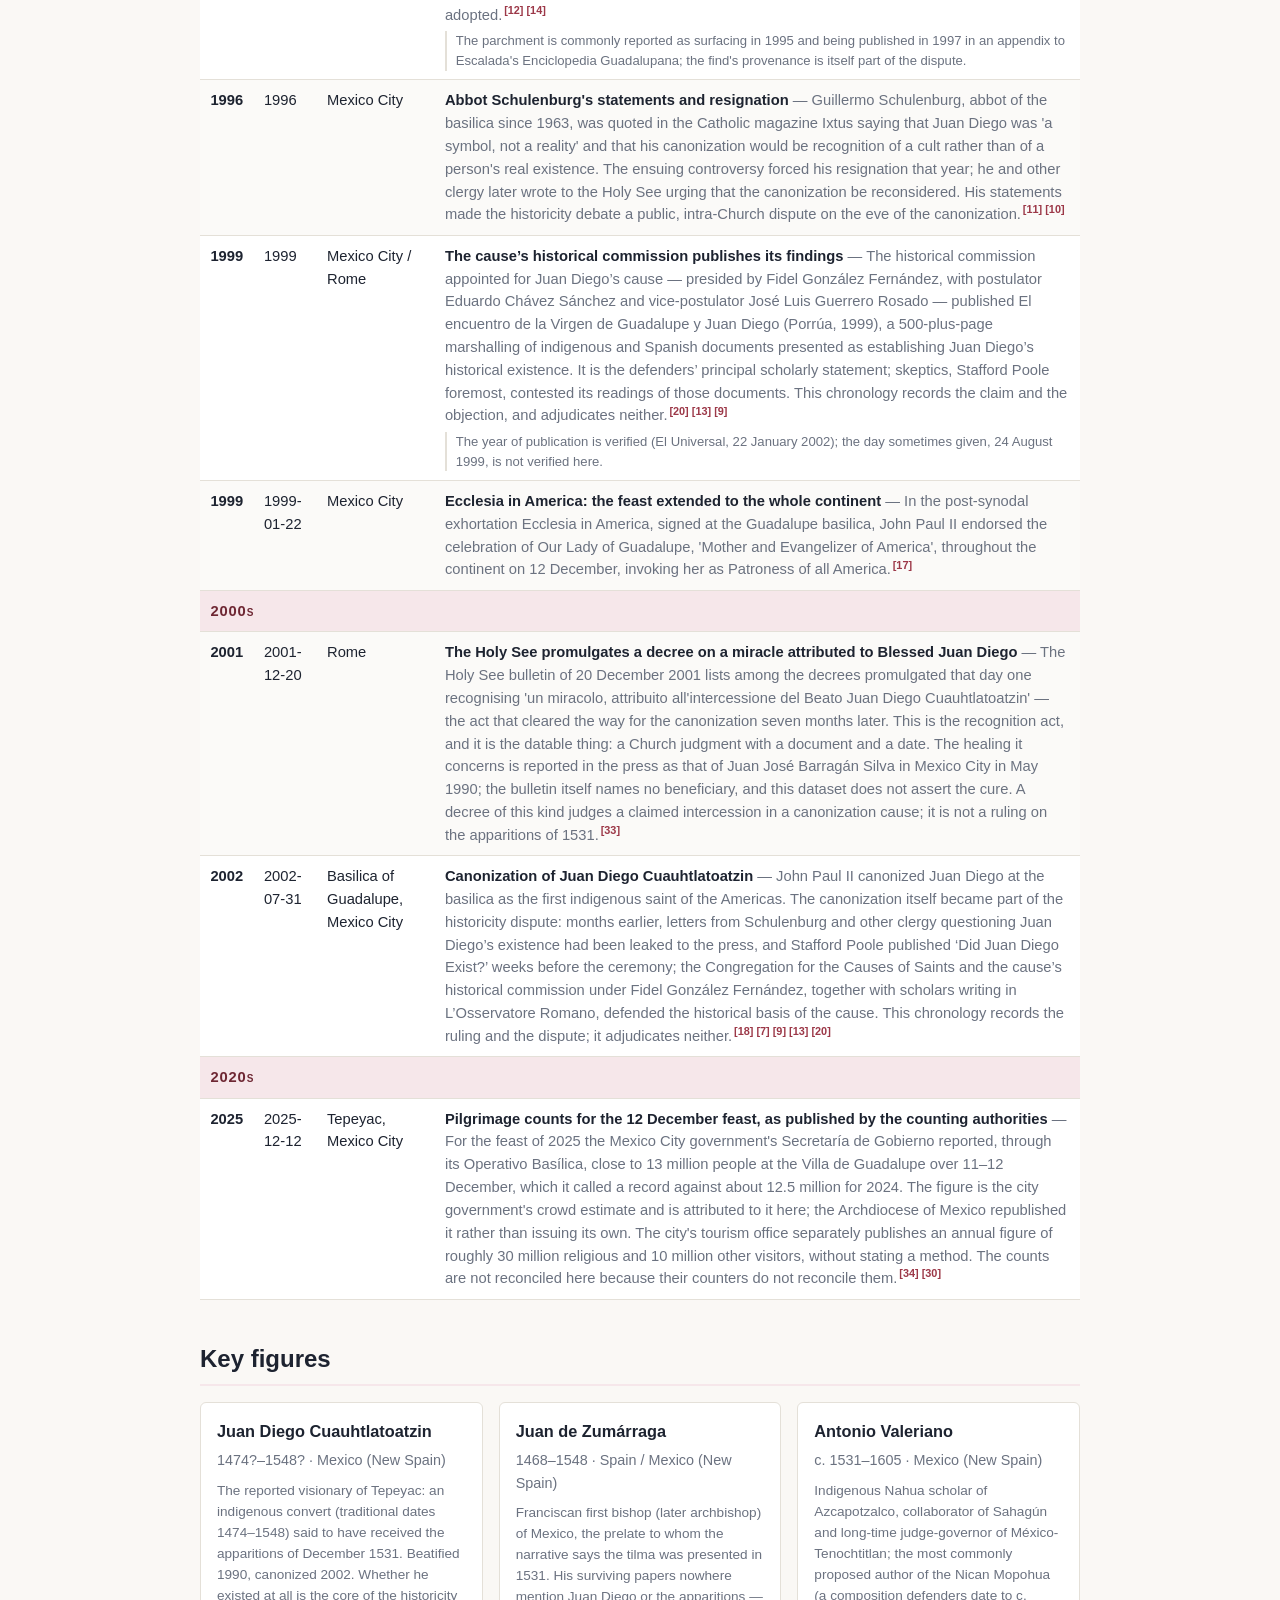
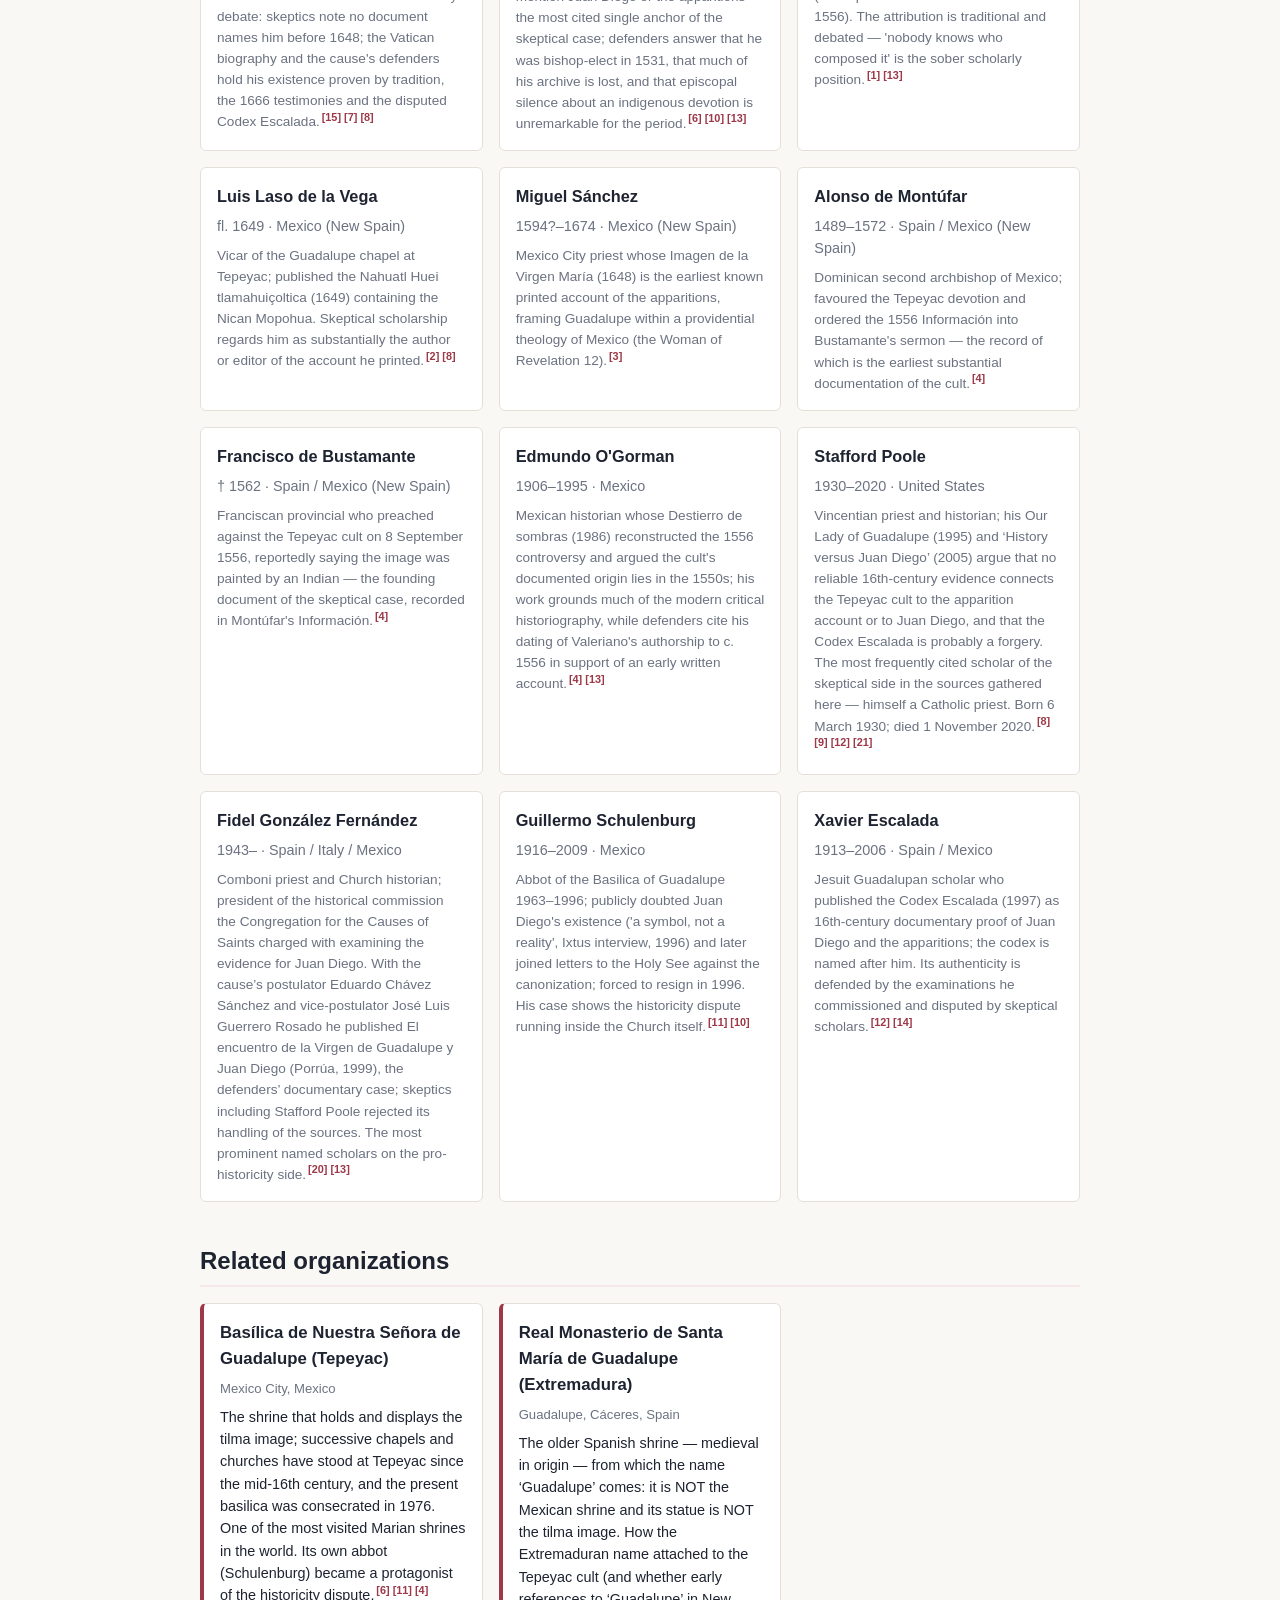
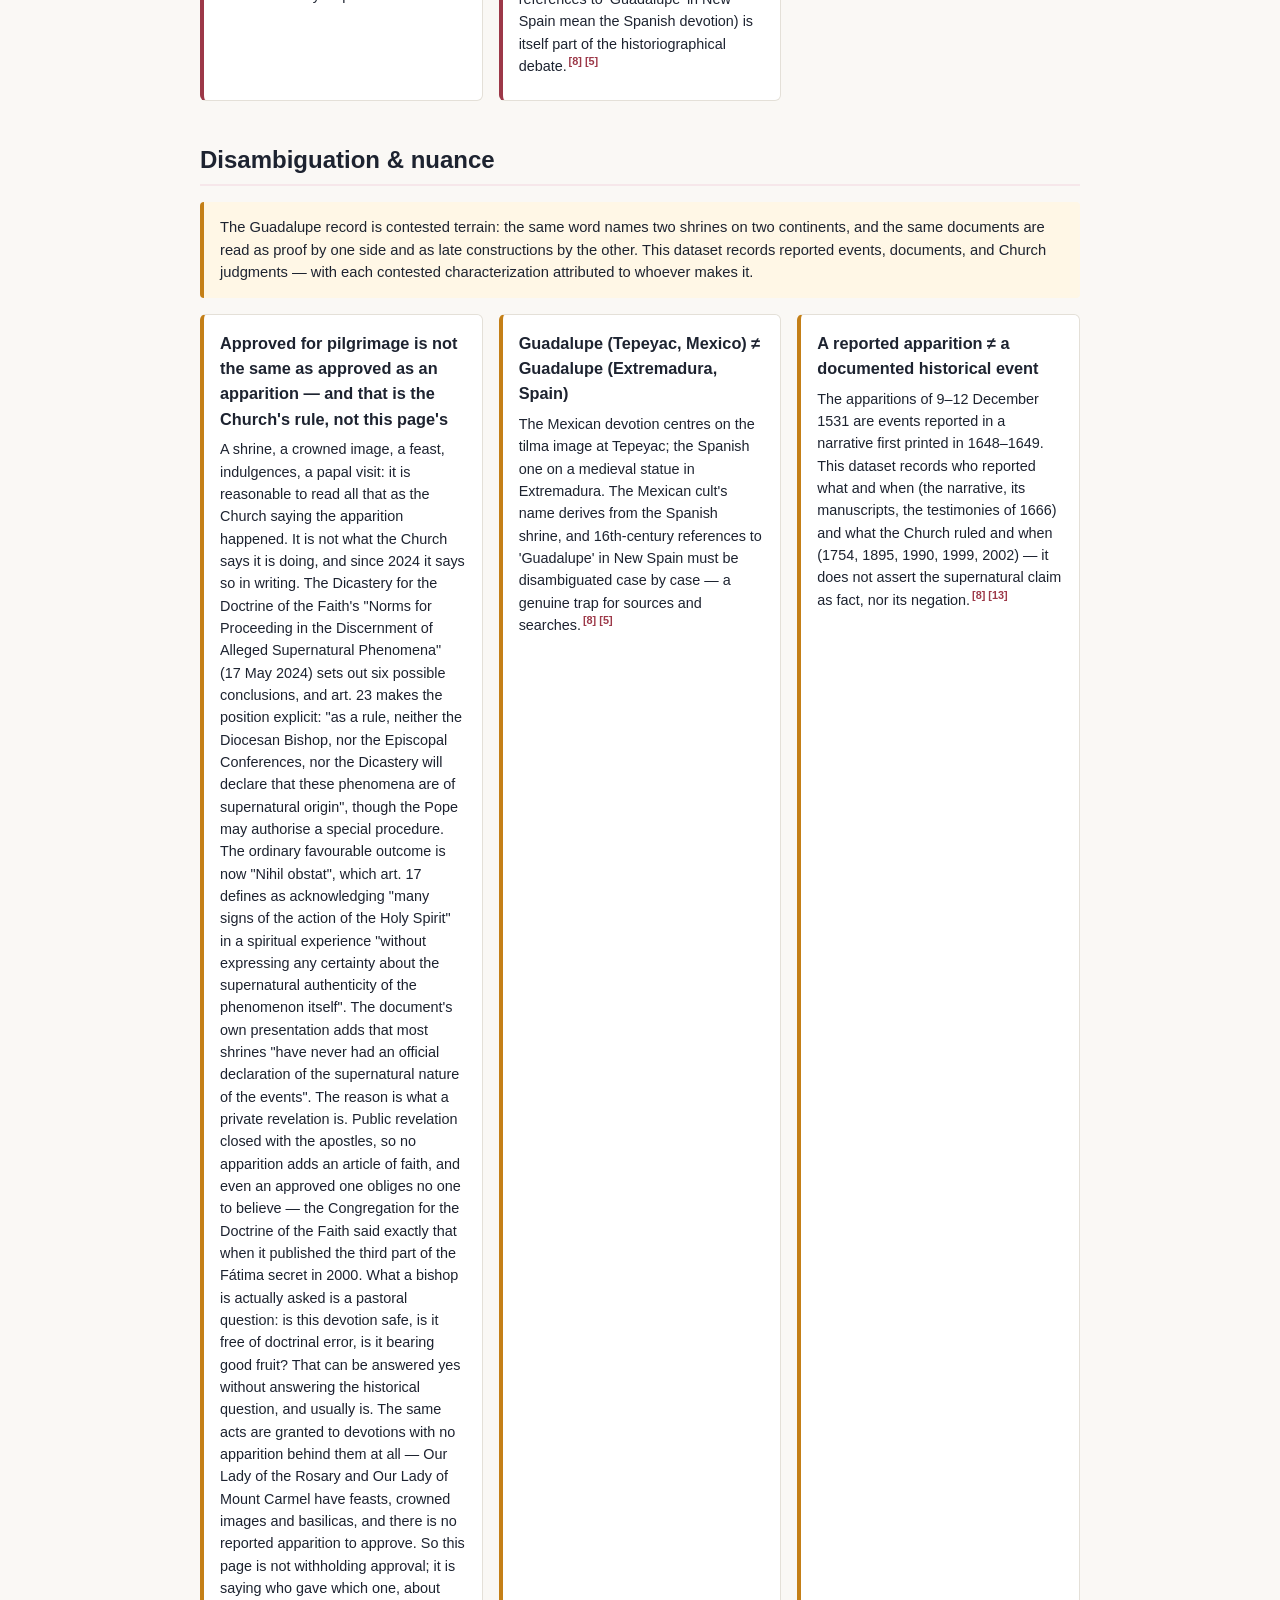
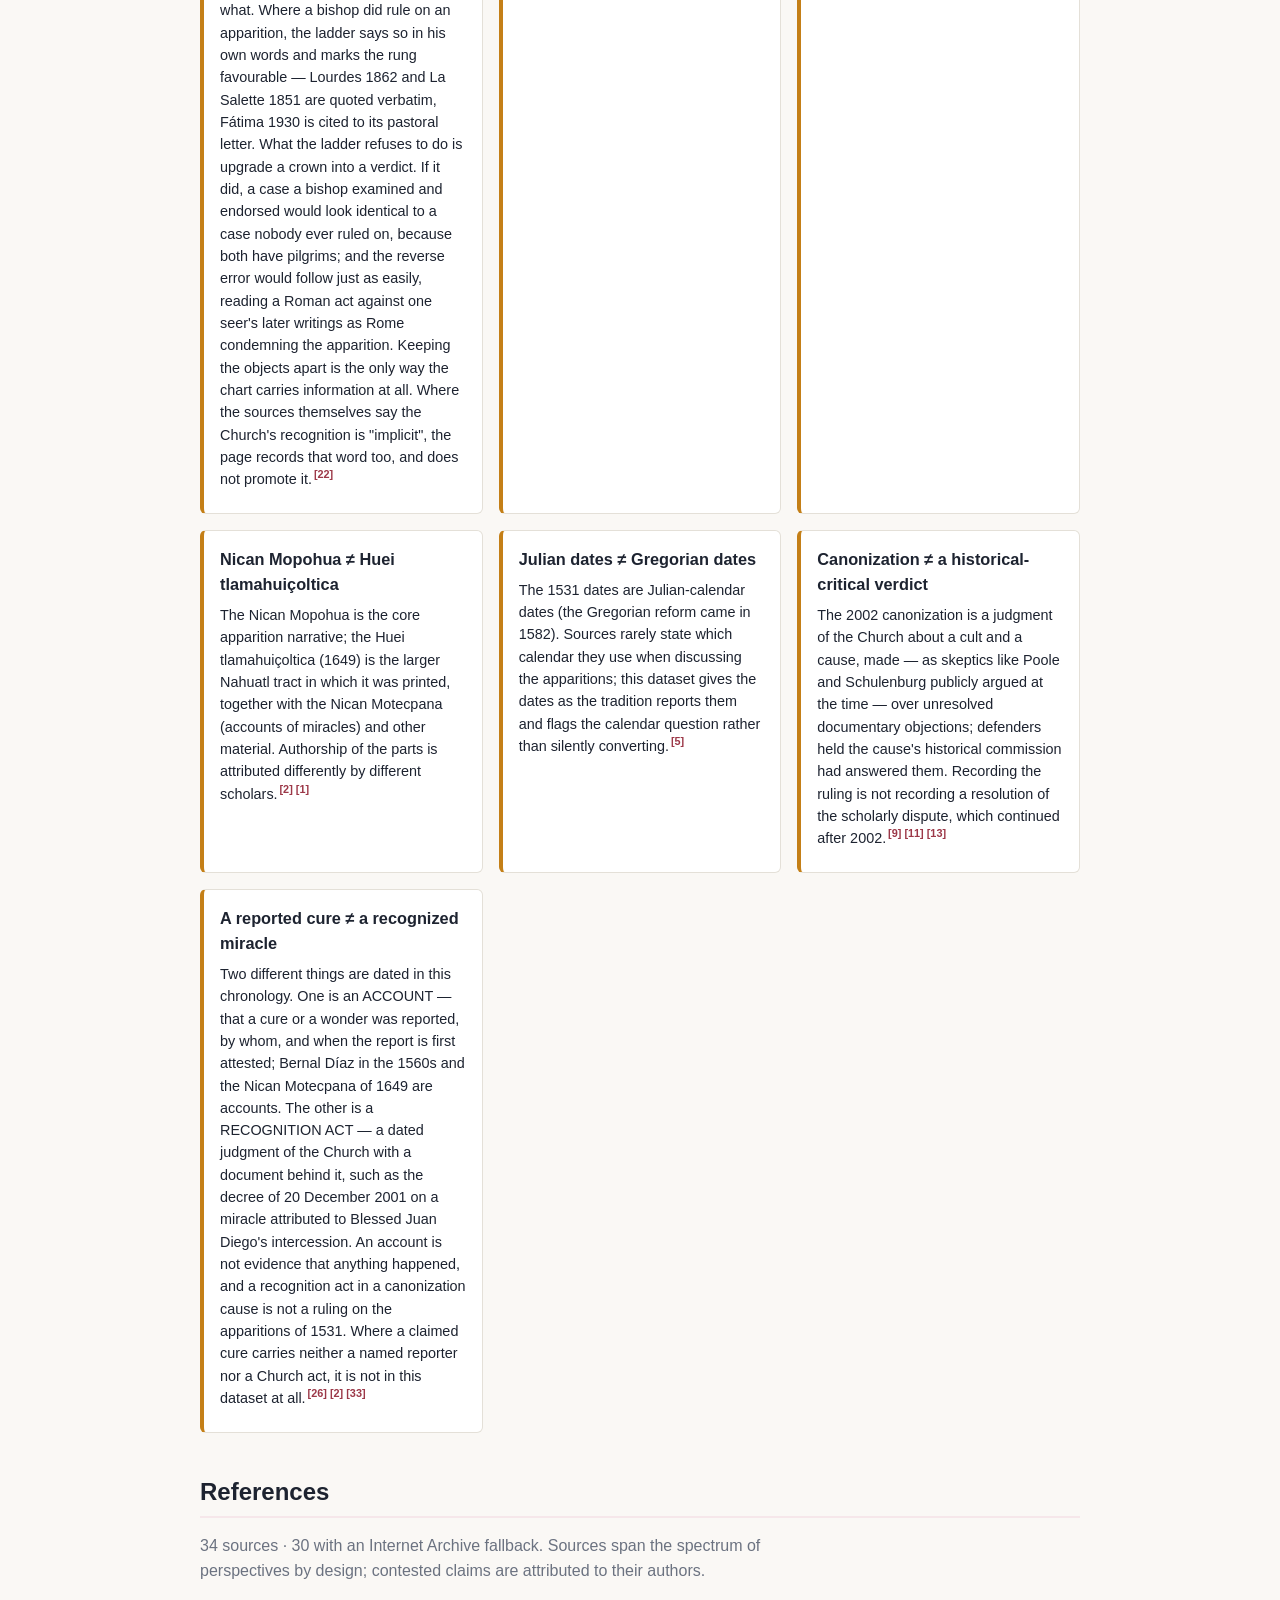
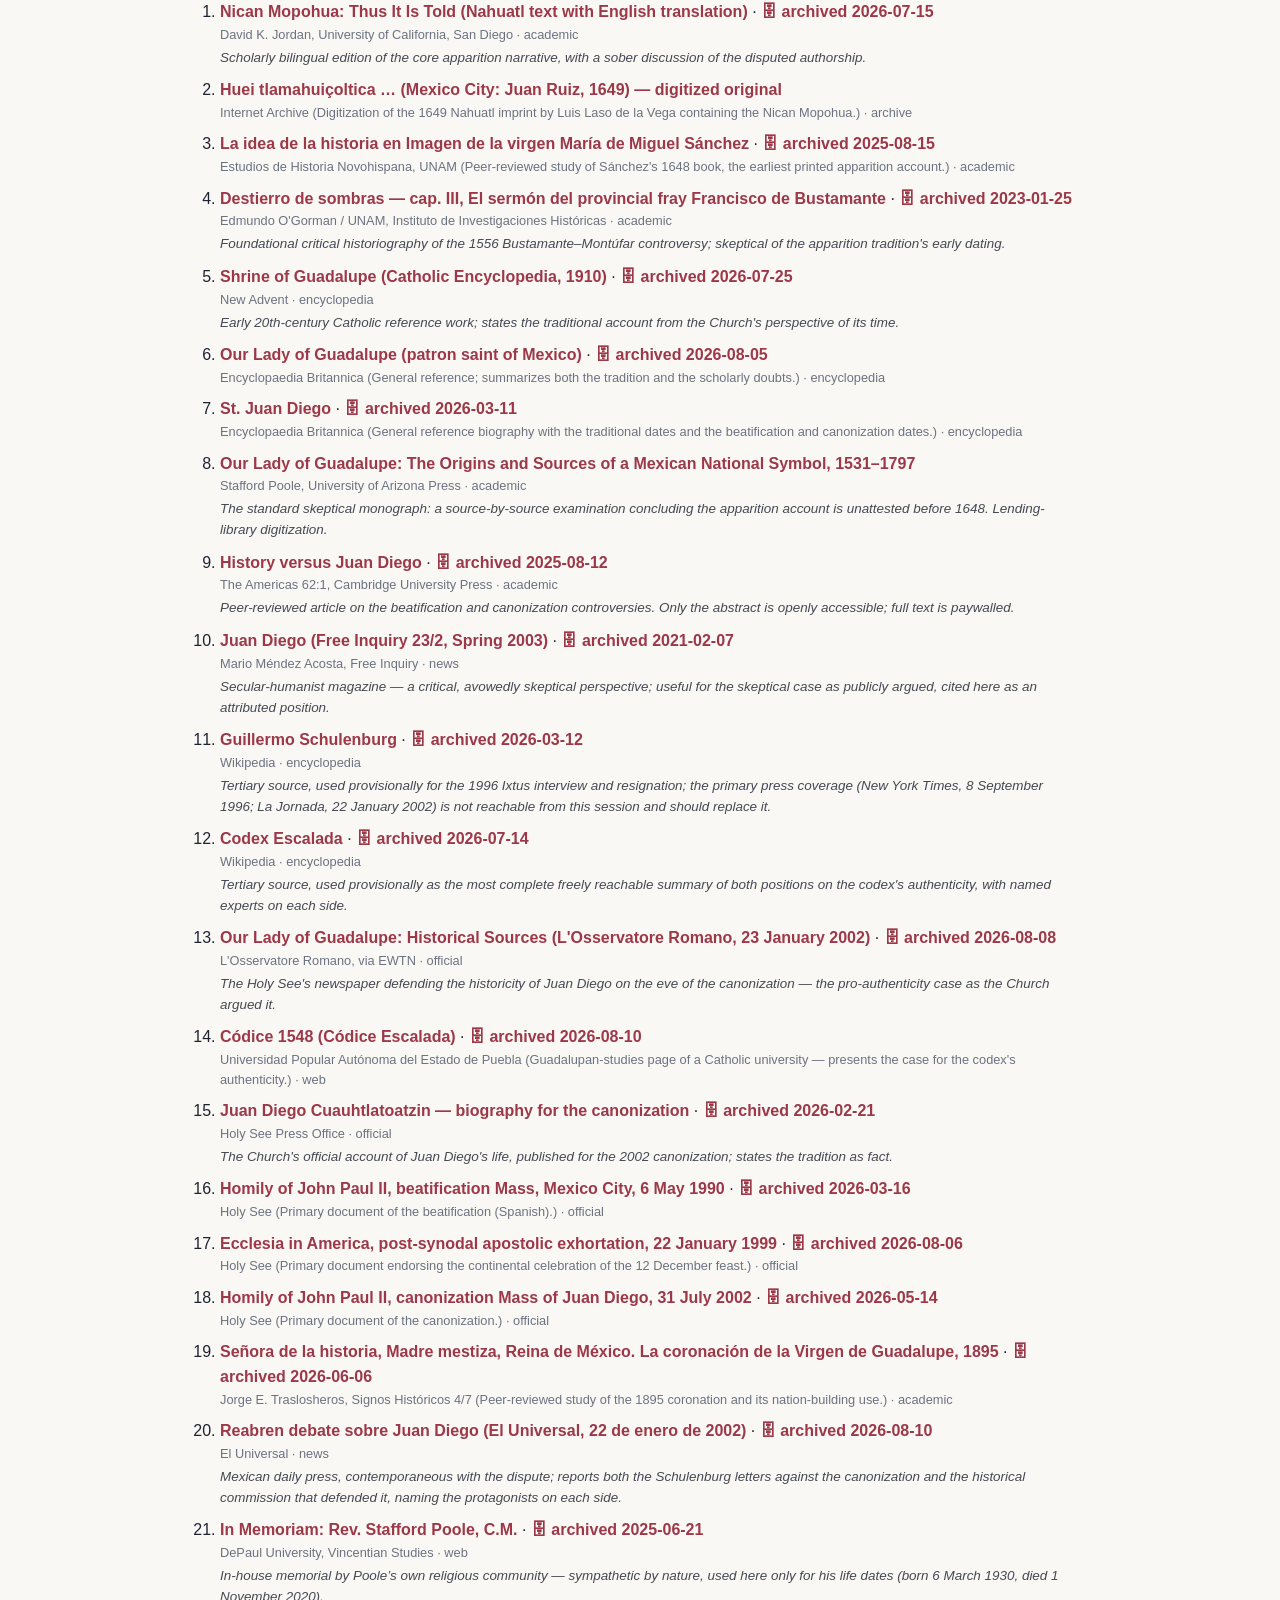
==== commit 1122a44c: "Wayback: refresh data/archives.json (scheduled preservation run)" ====
--- a/docs/en/index.html
+++ b/docs/en/index.html
@@ -590,7 +590,7 @@
 
     <section id="references">
       <h2>References</h2>
-      <p class="section-intro">34 sources · 29 with an Internet Archive fallback. Sources span the
+      <p class="section-intro">34 sources · 30 with an Internet Archive fallback. Sources span the
       spectrum of perspectives by design; contested claims are attributed to their authors.</p>
       <ol class="references">
         <li id="ref-1">
@@ -730,7 +730,7 @@
           <span class="ref-note">Mexican daily, centenary feature built on its own reporting of 15 November 1921 — used for the dated facts of the explosion and for what contemporaries reported about the state of the image afterwards.</span>
         </li>
         <li id="ref-30">
-          <a href="https://mexicocity.cdmx.gob.mx/venues/new-basilica-santa-maria-de-guadalupe/?lang=en" rel="noopener noreferrer" target="_blank">New Basilica of Santa María de Guadalupe</a>
+          <a href="https://mexicocity.cdmx.gob.mx/venues/new-basilica-santa-maria-de-guadalupe/?lang=en" rel="noopener noreferrer" target="_blank">New Basilica of Santa María de Guadalupe</a> · <a class="archive-link" href="https://web.archive.org/web/20260824072039/https://mexicocity.cdmx.gob.mx/venues/new-basilica-santa-maria-de-guadalupe/?lang=en" rel="noopener noreferrer" target="_blank">🗄 archived 2026-08-24</a>
           <span class="ref-meta">Gobierno de la Ciudad de México · official</span>
           <span class="ref-note">Official tourism page of the Mexico City government — used for the 1974–1976 construction and the 12 October 1976 transfer of the image, and as one of the bodies that publishes annual visitor estimates (which it gives without stating a method).</span>
         </li>
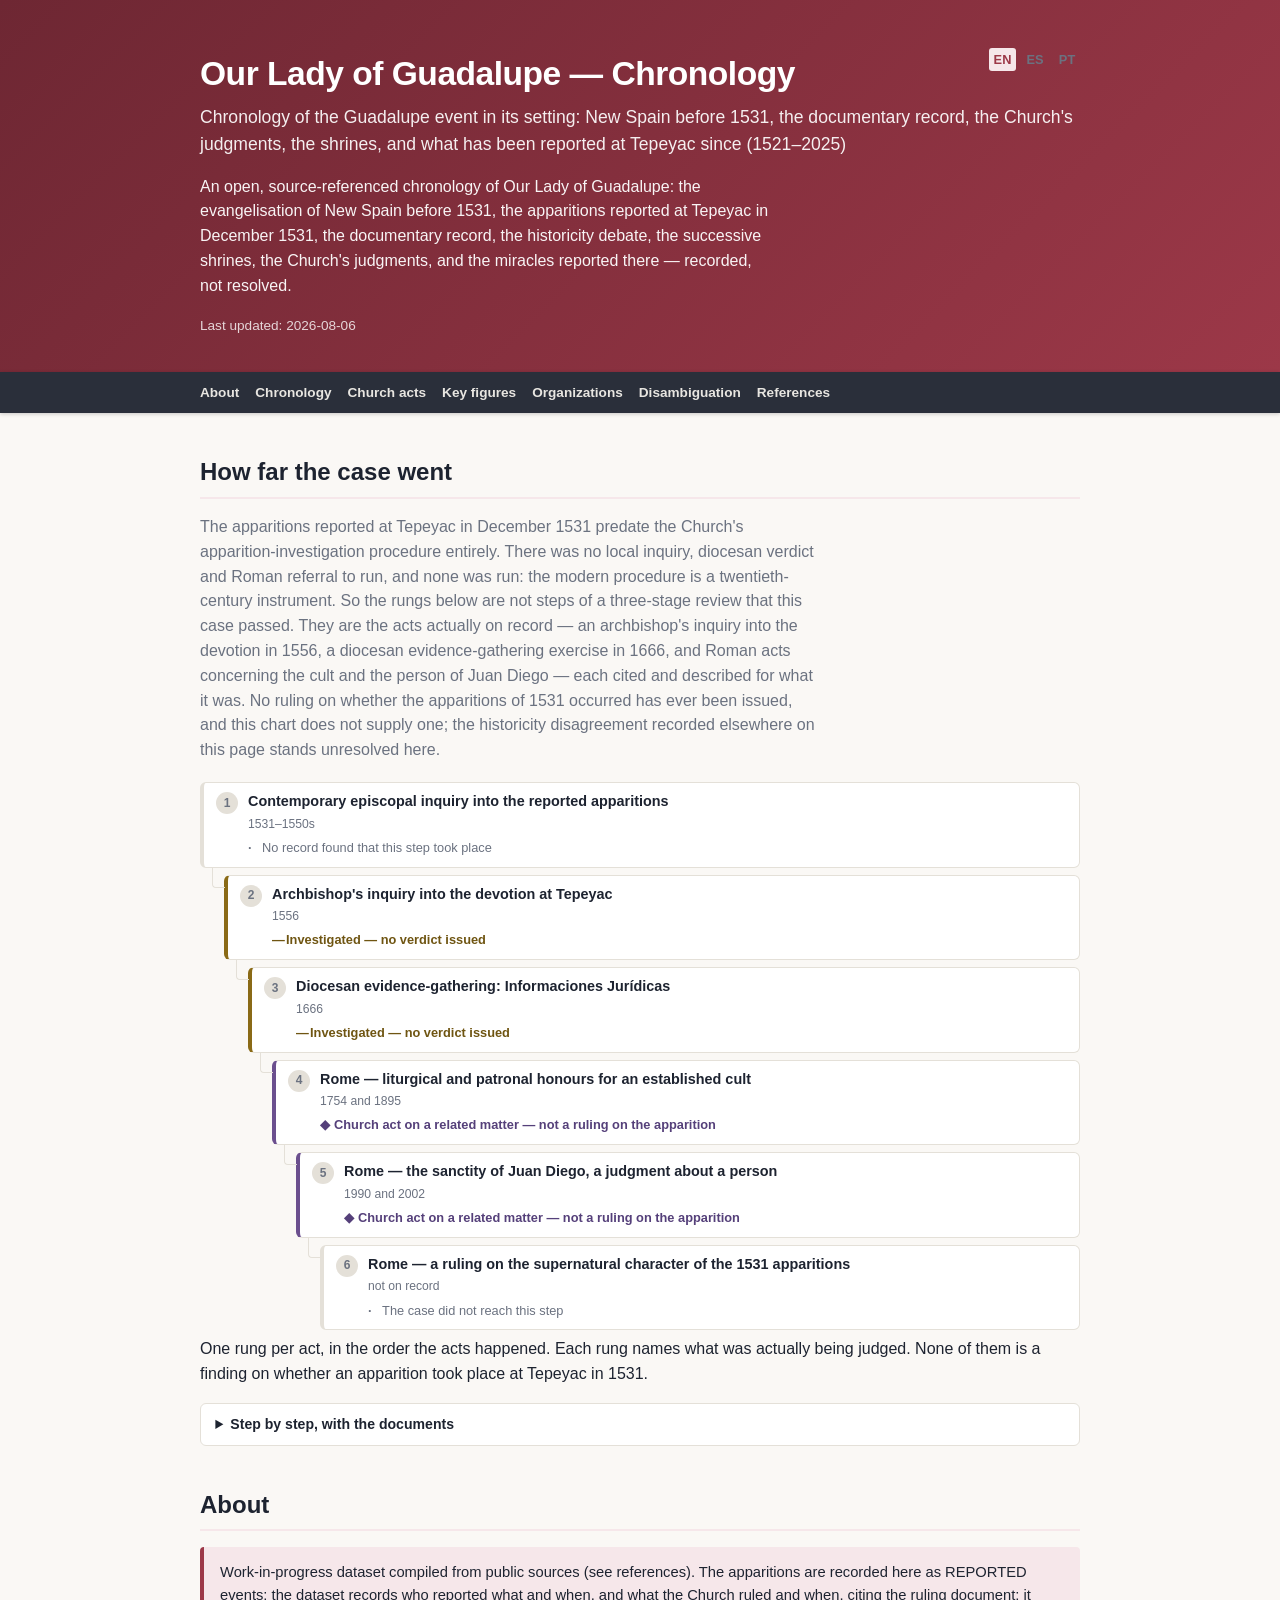
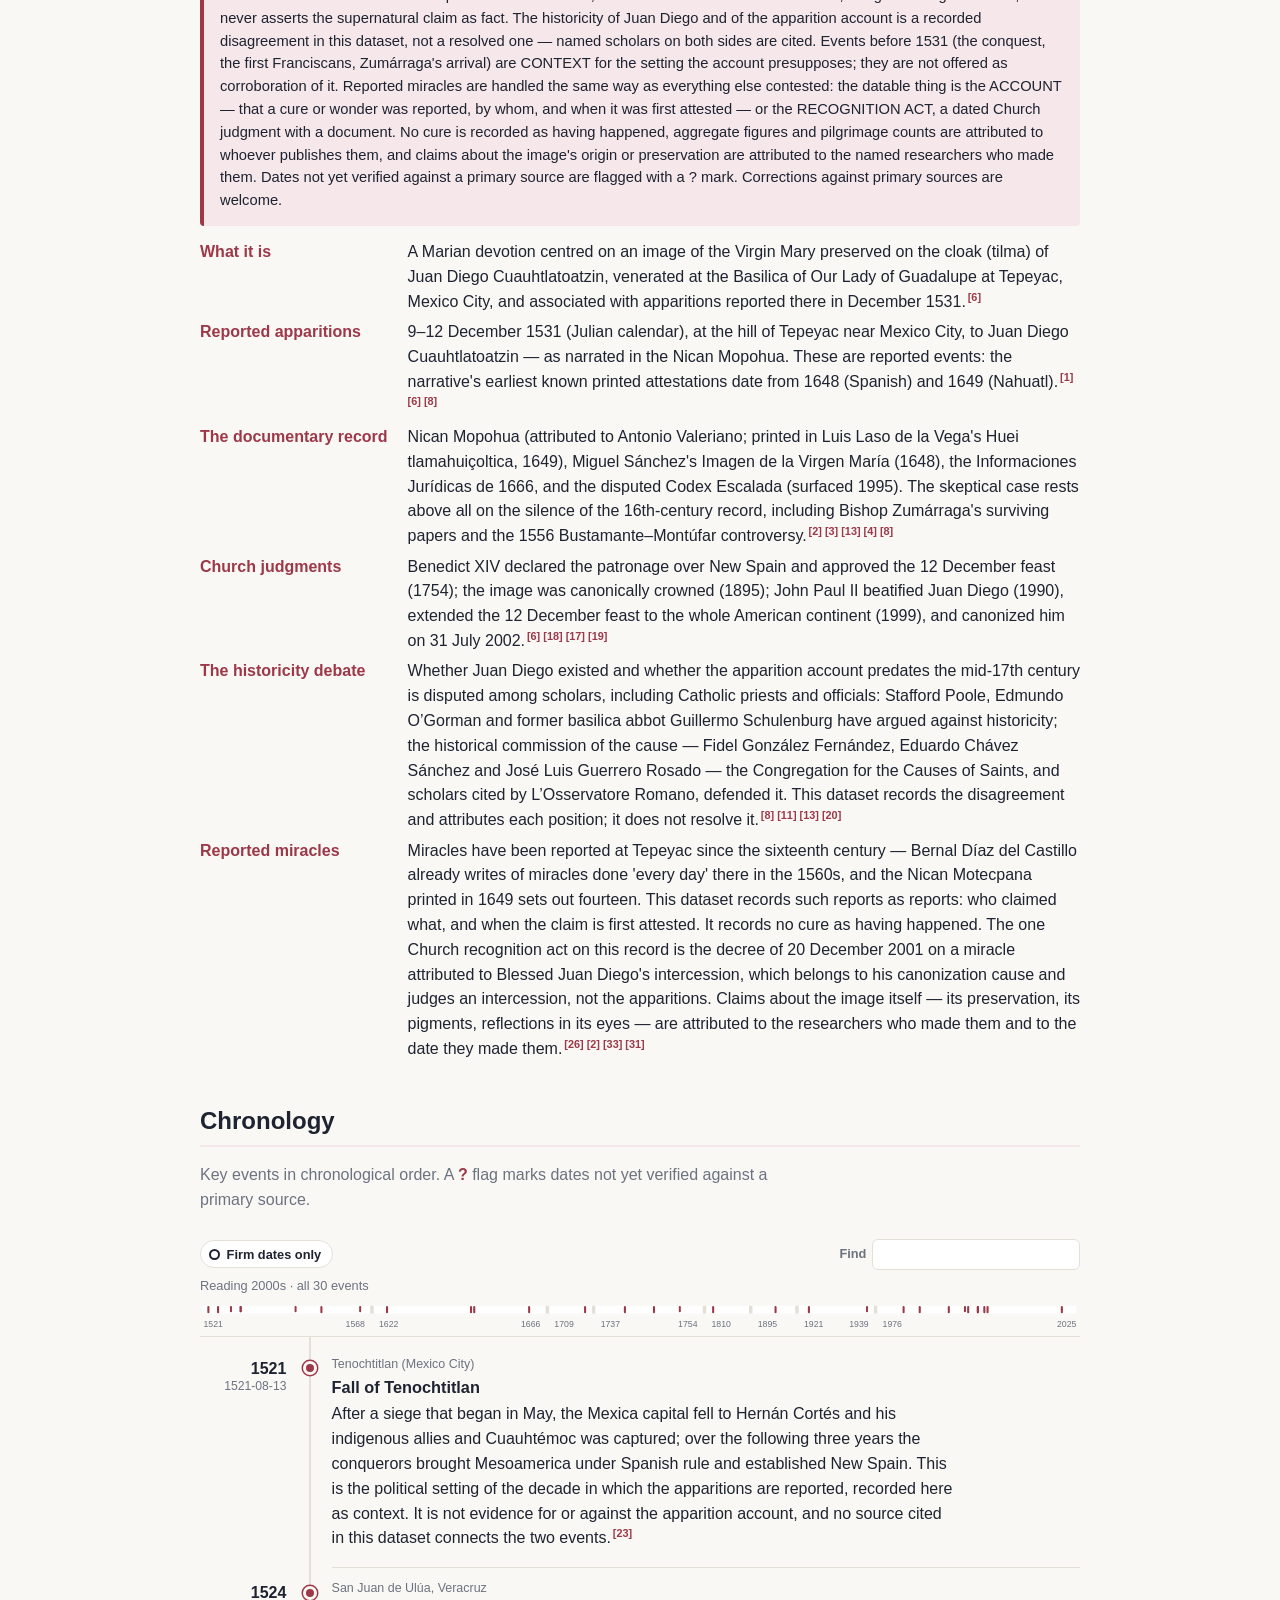
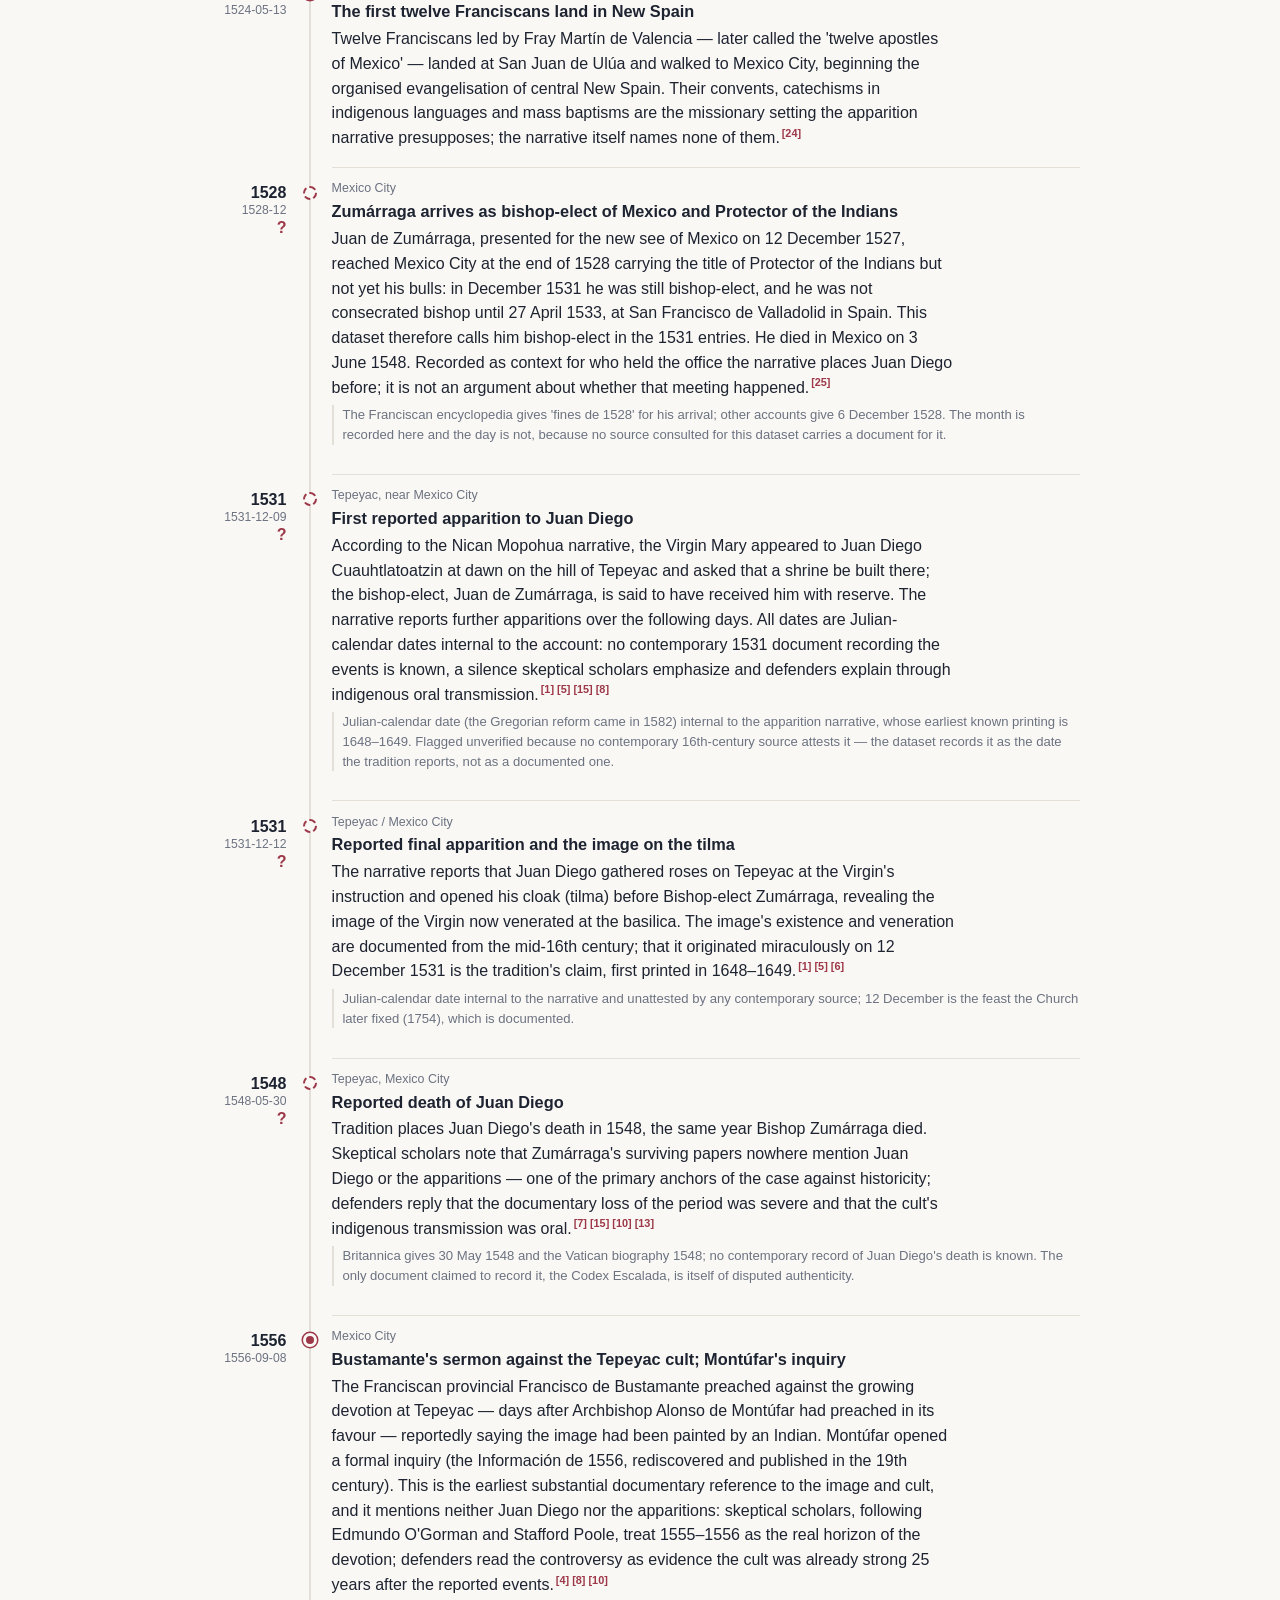
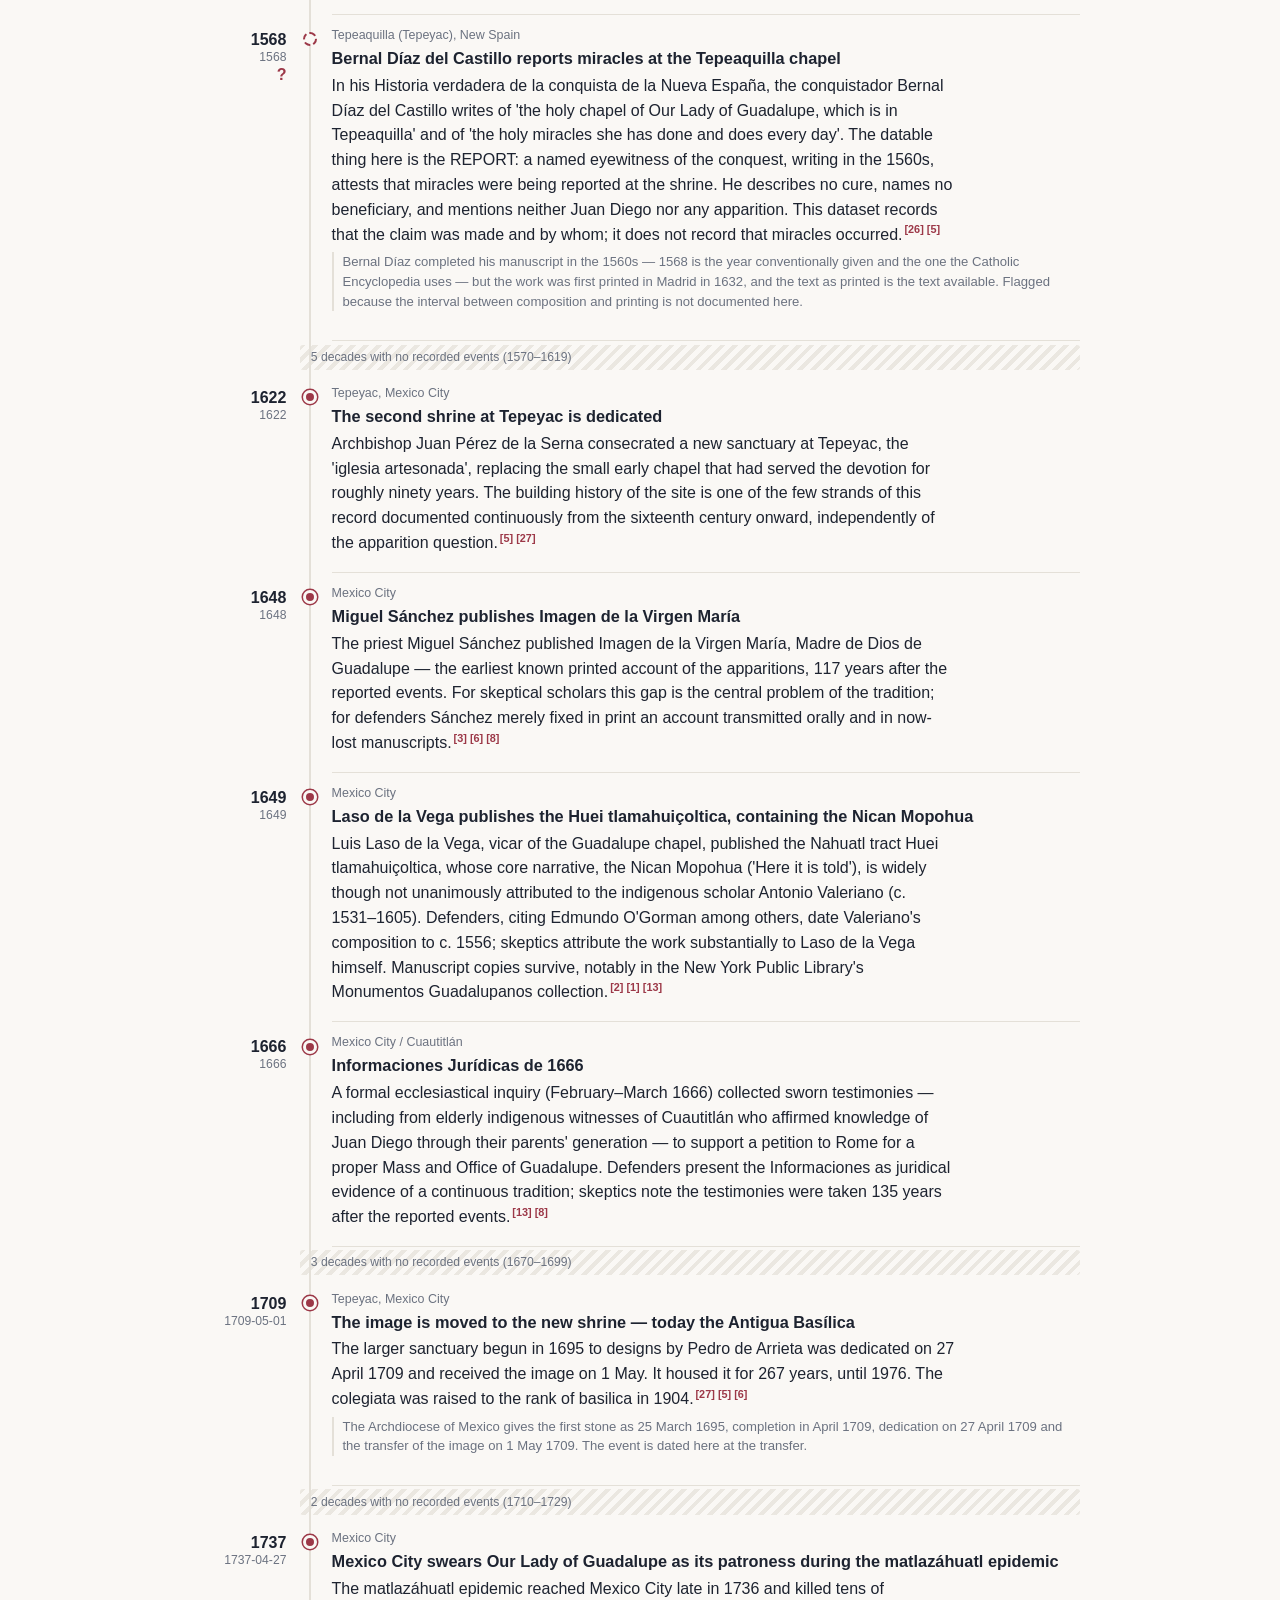
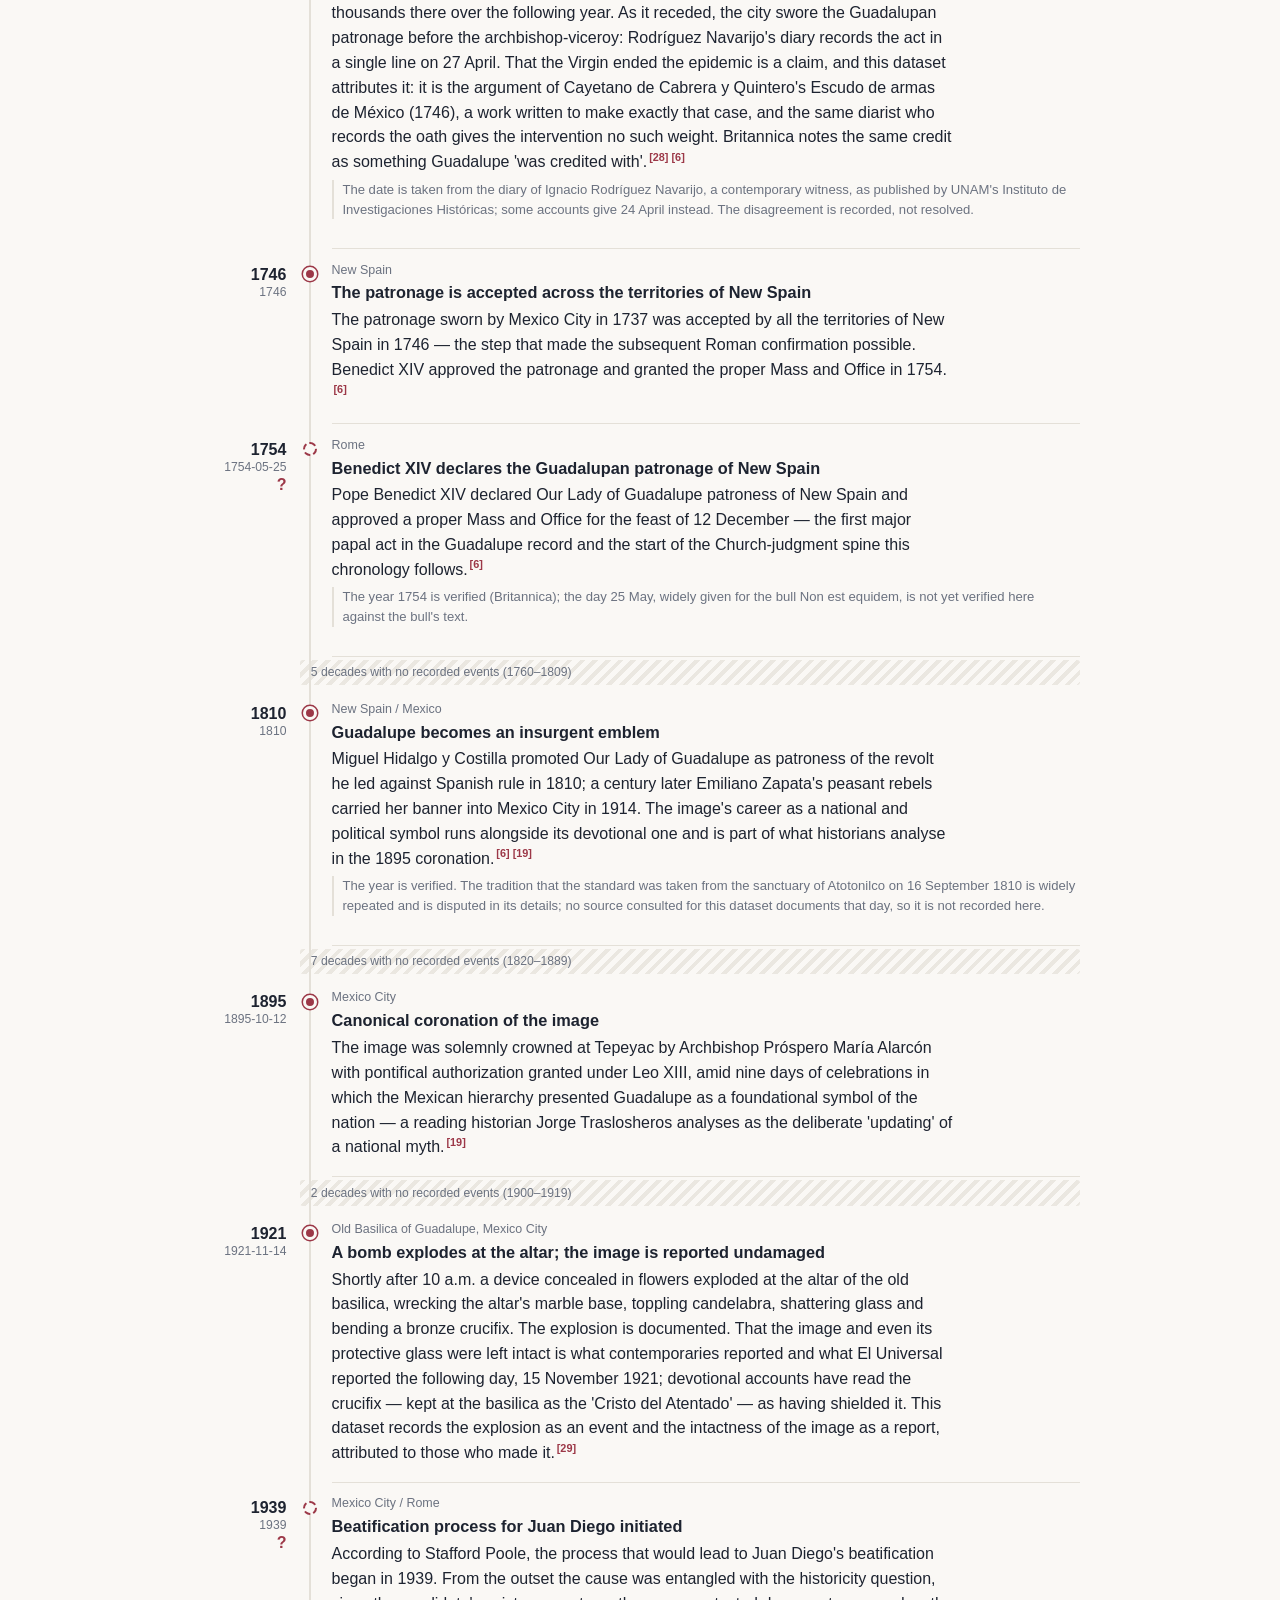
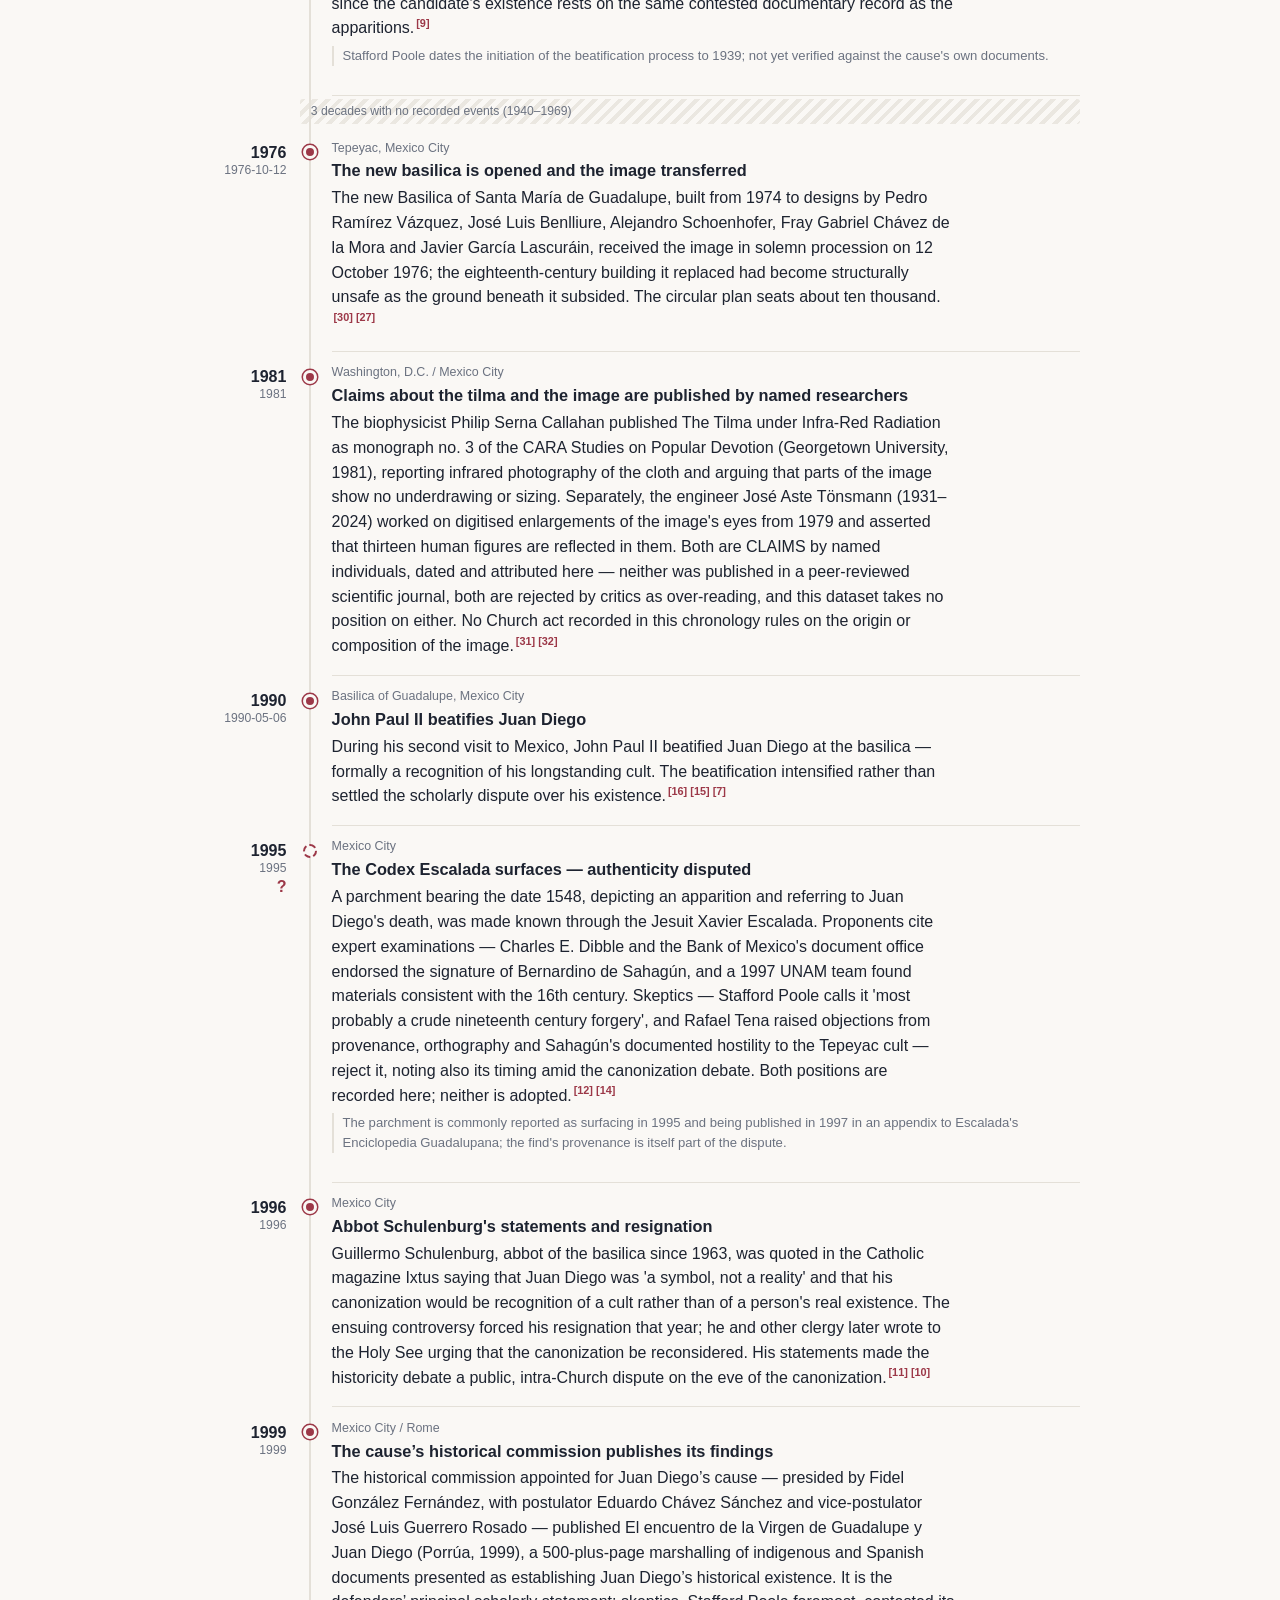
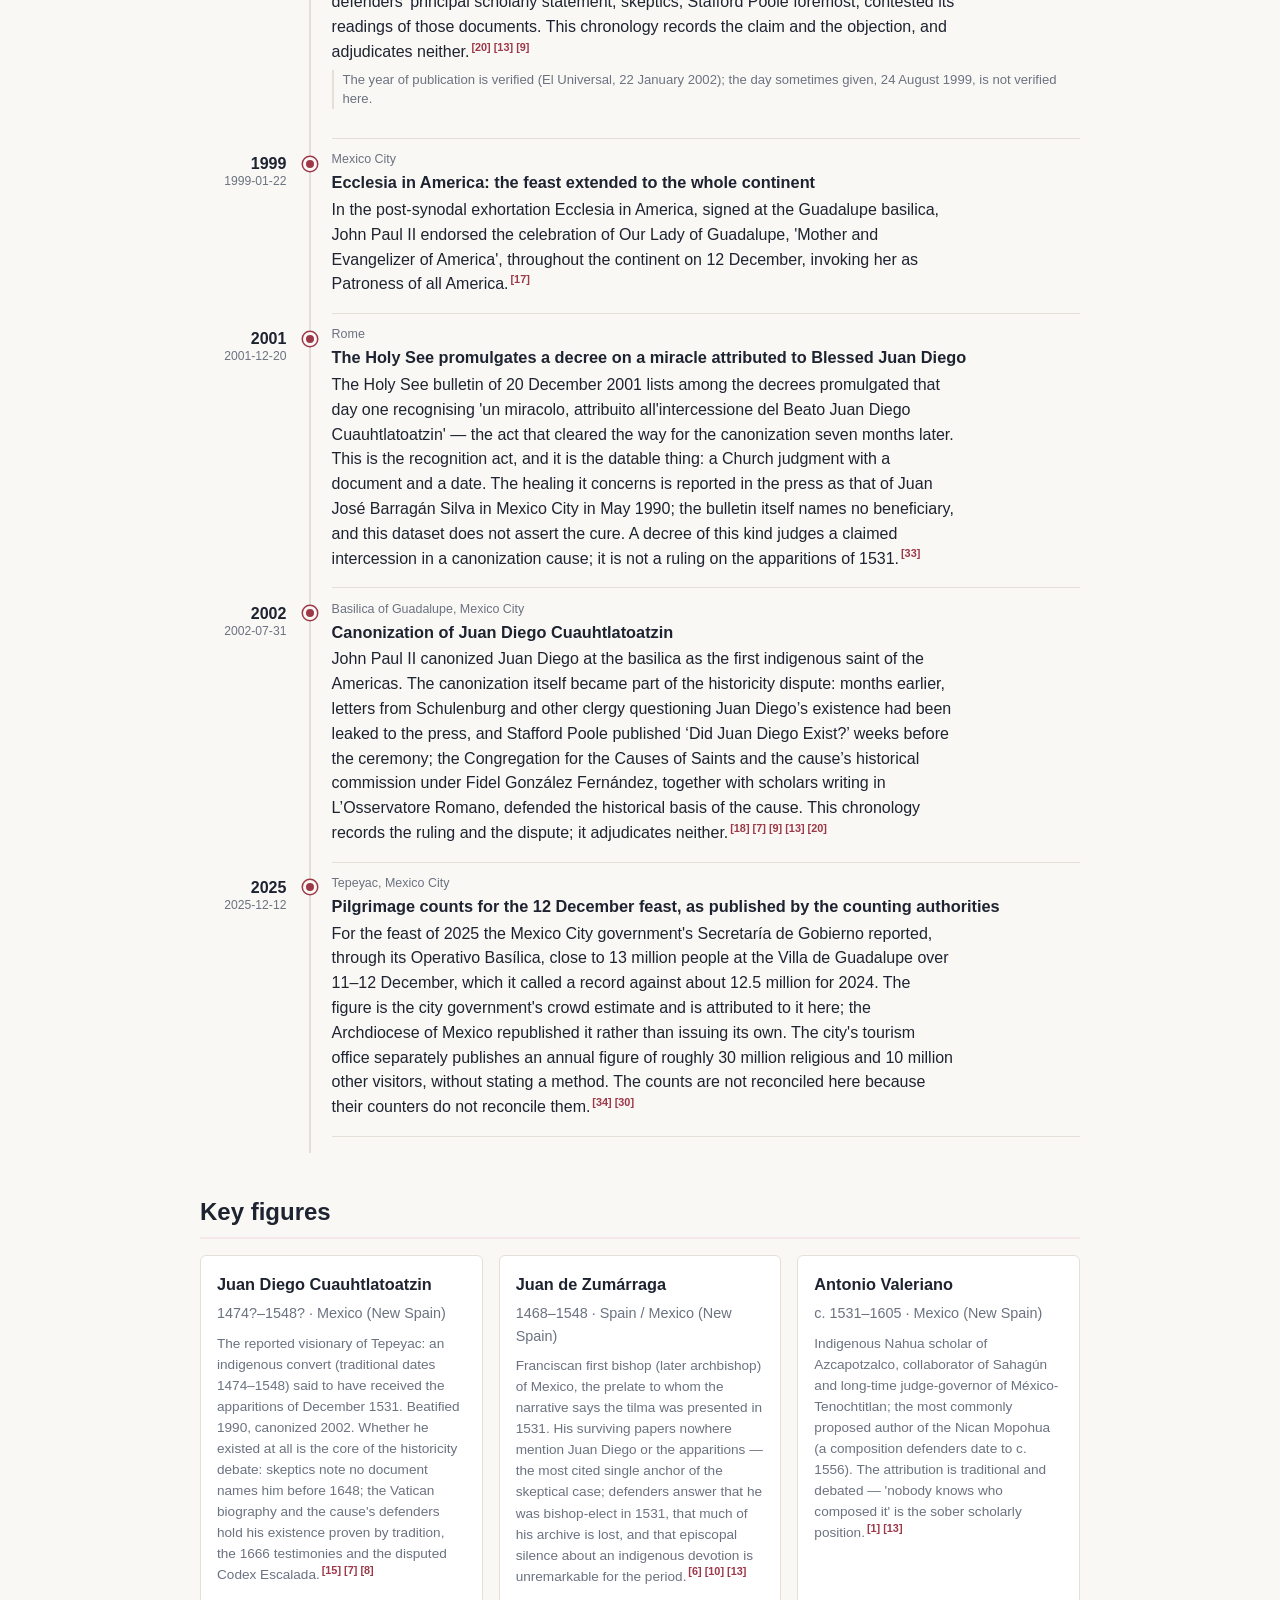
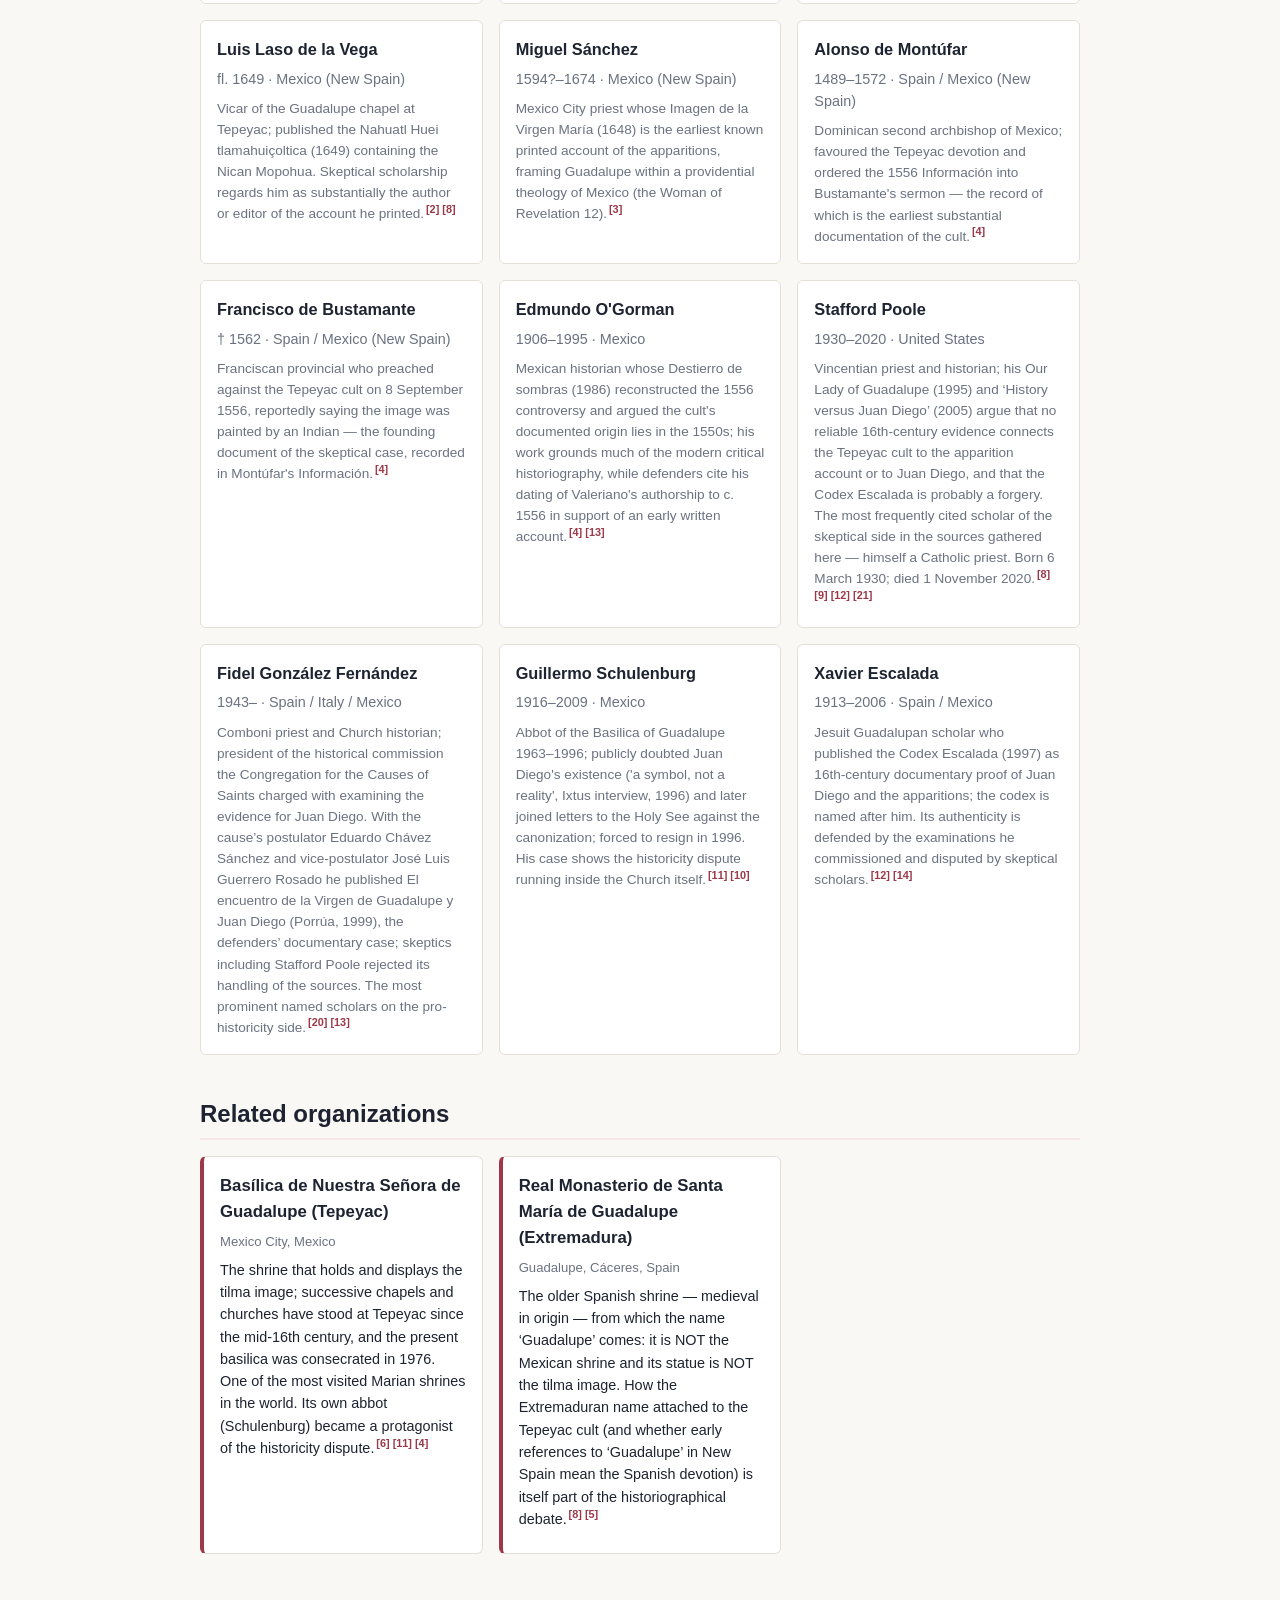
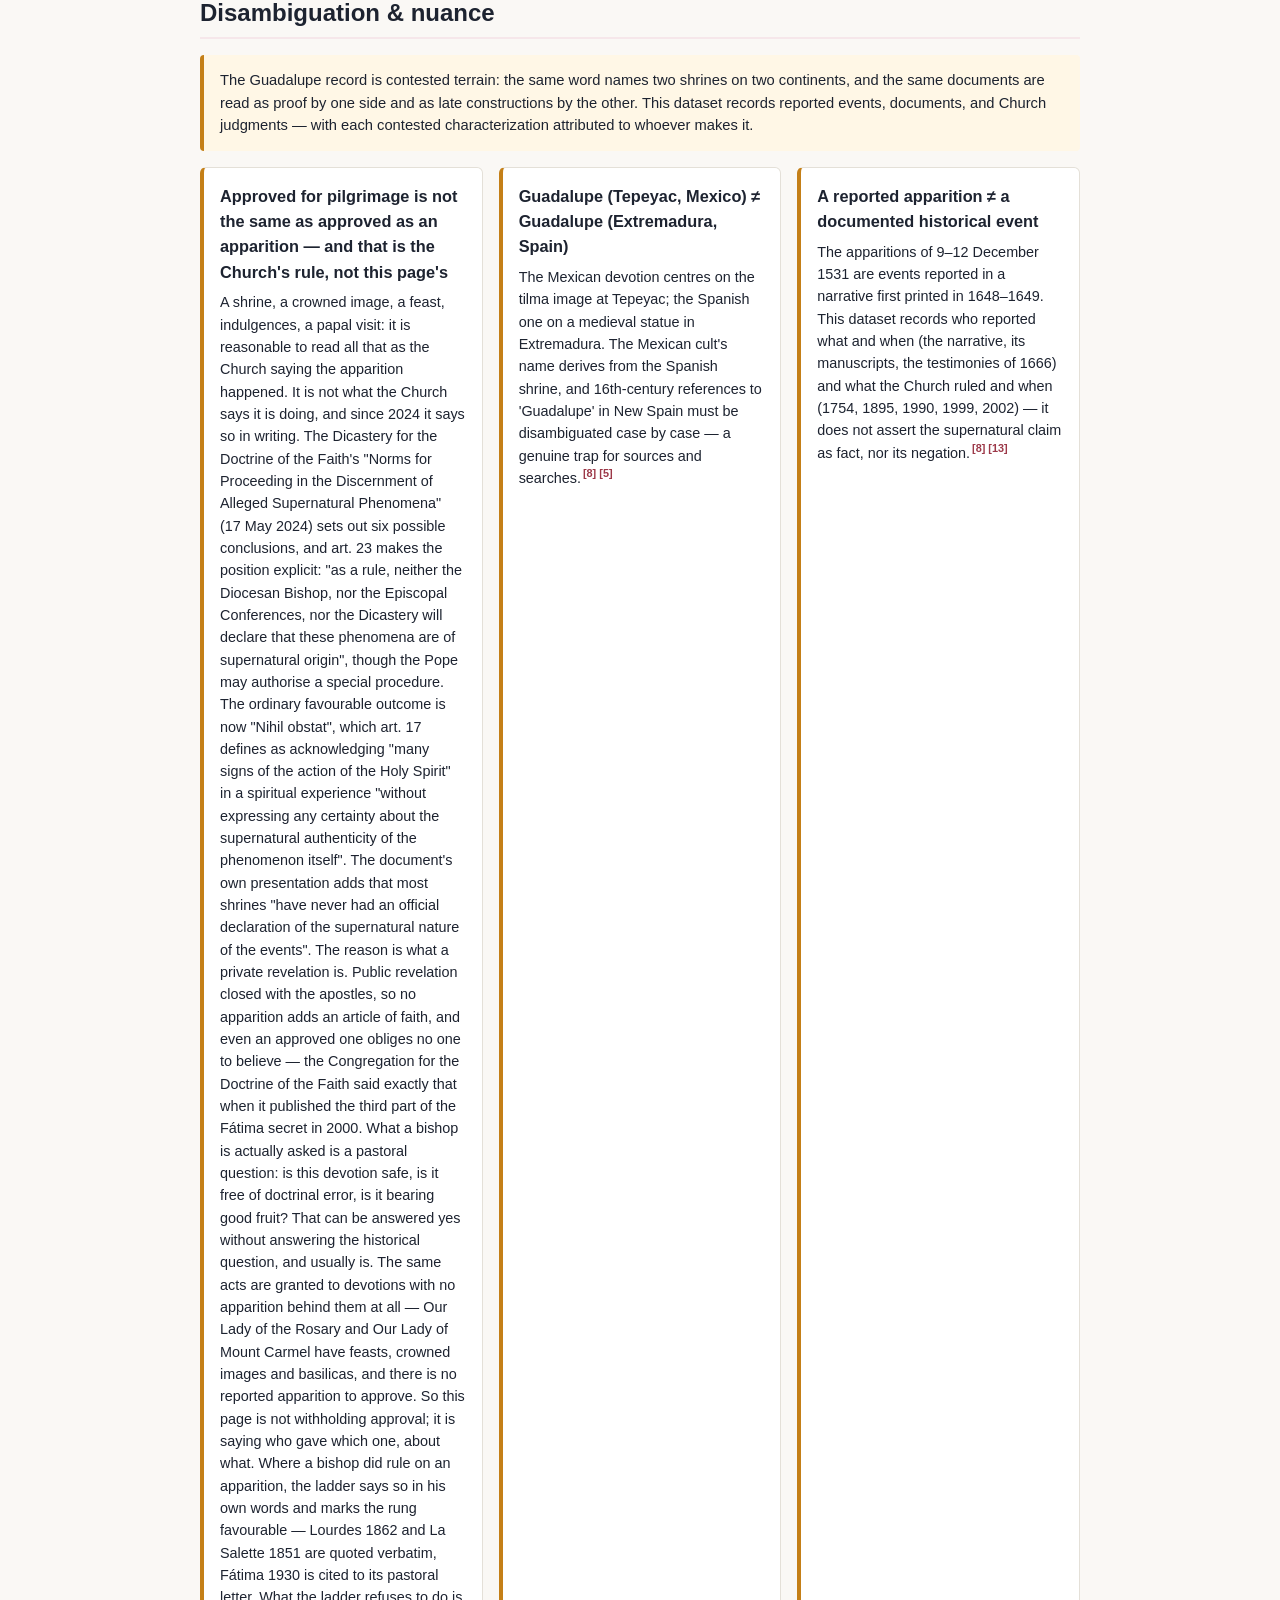
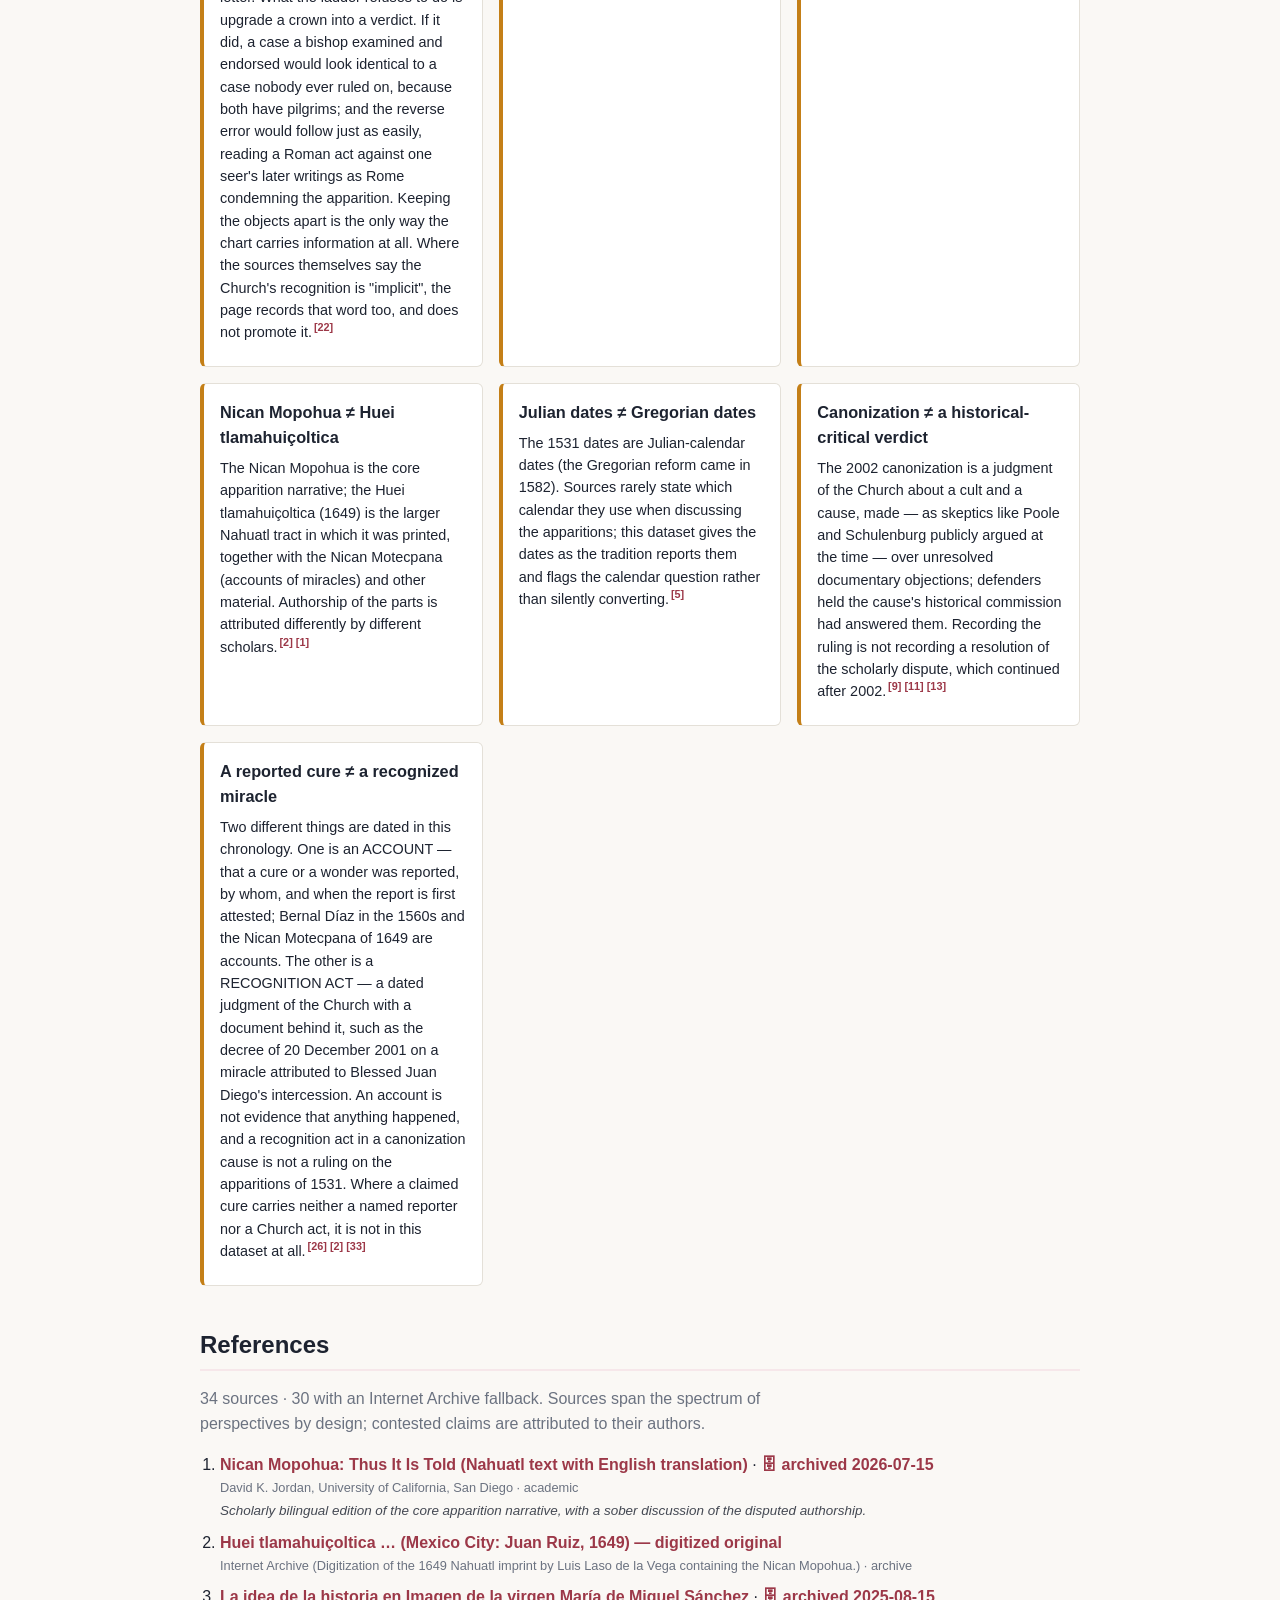
==== commit 11260c0c: "Chronology as a time river (#16) Brings the site up to the core template (build.js, validate-data.js" ====
--- a/docs/en/index.html
+++ b/docs/en/index.html
@@ -14,6 +14,7 @@
     gtag('config', 'G-R9LV1QZHVE');
   </script>
   <link rel="stylesheet" href="../styles.css">
+  <script src="../river.js" defer></script>
   <link rel="canonical" href="https://cronologia.github.io/guadalupe/en/">
   <link rel="alternate" hreflang="en" href="https://cronologia.github.io/guadalupe/en/">
   <link rel="alternate" hreflang="es" href="https://cronologia.github.io/guadalupe/es/">
@@ -235,220 +236,314 @@
       </dl>
     </section>
 
-    <section id="chronology">
+    <section id="chronology" class="river">
       <h2>Chronology</h2>
       <p class="section-intro">Key events in chronological order. A <span class="flag">?</span> flag marks
       dates not yet verified against a primary source.</p>
-      <div class="table-scroll">
-      <table class="meetings">
-        <thead>
-          <tr><th>Year</th><th>Date</th><th>Place</th><th>Event</th></tr>
-        </thead>
-        <tbody>
-        <tr class="decade-row" id="decade-1520"><th colspan="4">1520s</th></tr>
-        <tr>
-          <td class="year">1521</td>
-          <td>1521-08-13</td>
-          <td>Tenochtitlan (Mexico City)</td>
-          <td><strong>Fall of Tenochtitlan</strong> <span class="muted">— After a siege that began in May, the Mexica capital fell to Hernán Cortés and his indigenous allies and Cuauhtémoc was captured; over the following three years the conquerors brought Mesoamerica under Spanish rule and established New Spain. This is the political setting of the decade in which the apparitions are reported, recorded here as context. It is not evidence for or against the apparition account, and no source cited in this dataset connects the two events.</span><sup class="cite"><a href="#ref-23" title="Reference 23">[23]</a></sup></td>
-        </tr>
-        <tr>
-          <td class="year">1524</td>
-          <td>1524-05-13</td>
-          <td>San Juan de Ulúa, Veracruz</td>
-          <td><strong>The first twelve Franciscans land in New Spain</strong> <span class="muted">— Twelve Franciscans led by Fray Martín de Valencia — later called the &#39;twelve apostles of Mexico&#39; — landed at San Juan de Ulúa and walked to Mexico City, beginning the organised evangelisation of central New Spain. Their convents, catechisms in indigenous languages and mass baptisms are the missionary setting the apparition narrative presupposes; the narrative itself names none of them.</span><sup class="cite"><a href="#ref-24" title="Reference 24">[24]</a></sup></td>
-        </tr>
-        <tr>
-          <td class="year">1528</td>
-          <td>1528-12 <span class="flag" title="Date not yet verified against a primary source">?</span></td>
-          <td>Mexico City</td>
-          <td><strong>Zumárraga arrives as bishop-elect of Mexico and Protector of the Indians</strong> <span class="muted">— Juan de Zumárraga, presented for the new see of Mexico on 12 December 1527, reached Mexico City at the end of 1528 carrying the title of Protector of the Indians but not yet his bulls: in December 1531 he was still bishop-elect, and he was not consecrated bishop until 27 April 1533, at San Francisco de Valladolid in Spain. This dataset therefore calls him bishop-elect in the 1531 entries. He died in Mexico on 3 June 1548. Recorded as context for who held the office the narrative places Juan Diego before; it is not an argument about whether that meeting happened.</span><sup class="cite"><a href="#ref-25" title="Reference 25">[25]</a></sup><span class="date-note">The Franciscan encyclopedia gives &#39;fines de 1528&#39; for his arrival; other accounts give 6 December 1528. The month is recorded here and the day is not, because no source consulted for this dataset carries a document for it.</span></td>
-        </tr>
-        <tr class="decade-row" id="decade-1530"><th colspan="4">1530s</th></tr>
-        <tr>
-          <td class="year">1531</td>
-          <td>1531-12-09 <span class="flag" title="Date not yet verified against a primary source">?</span></td>
-          <td>Tepeyac, near Mexico City</td>
-          <td><strong>First reported apparition to Juan Diego</strong> <span class="muted">— According to the Nican Mopohua narrative, the Virgin Mary appeared to Juan Diego Cuauhtlatoatzin at dawn on the hill of Tepeyac and asked that a shrine be built there; the bishop-elect, Juan de Zumárraga, is said to have received him with reserve. The narrative reports further apparitions over the following days. All dates are Julian-calendar dates internal to the account: no contemporary 1531 document recording the events is known, a silence skeptical scholars emphasize and defenders explain through indigenous oral transmission.</span><sup class="cite"><a href="#ref-1" title="Reference 1">[1]</a> <a href="#ref-5" title="Reference 5">[5]</a> <a href="#ref-15" title="Reference 15">[15]</a> <a href="#ref-8" title="Reference 8">[8]</a></sup><span class="date-note">Julian-calendar date (the Gregorian reform came in 1582) internal to the apparition narrative, whose earliest known printing is 1648–1649. Flagged unverified because no contemporary 16th-century source attests it — the dataset records it as the date the tradition reports, not as a documented one.</span></td>
-        </tr>
-        <tr>
-          <td class="year">1531</td>
-          <td>1531-12-12 <span class="flag" title="Date not yet verified against a primary source">?</span></td>
-          <td>Tepeyac / Mexico City</td>
-          <td><strong>Reported final apparition and the image on the tilma</strong> <span class="muted">— The narrative reports that Juan Diego gathered roses on Tepeyac at the Virgin&#39;s instruction and opened his cloak (tilma) before Bishop-elect Zumárraga, revealing the image of the Virgin now venerated at the basilica. The image&#39;s existence and veneration are documented from the mid-16th century; that it originated miraculously on 12 December 1531 is the tradition&#39;s claim, first printed in 1648–1649.</span><sup class="cite"><a href="#ref-1" title="Reference 1">[1]</a> <a href="#ref-5" title="Reference 5">[5]</a> <a href="#ref-6" title="Reference 6">[6]</a></sup><span class="date-note">Julian-calendar date internal to the narrative and unattested by any contemporary source; 12 December is the feast the Church later fixed (1754), which is documented.</span></td>
-        </tr>
-        <tr class="decade-row" id="decade-1540"><th colspan="4">1540s</th></tr>
-        <tr>
-          <td class="year">1548</td>
-          <td>1548-05-30 <span class="flag" title="Date not yet verified against a primary source">?</span></td>
-          <td>Tepeyac, Mexico City</td>
-          <td><strong>Reported death of Juan Diego</strong> <span class="muted">— Tradition places Juan Diego&#39;s death in 1548, the same year Bishop Zumárraga died. Skeptical scholars note that Zumárraga&#39;s surviving papers nowhere mention Juan Diego or the apparitions — one of the primary anchors of the case against historicity; defenders reply that the documentary loss of the period was severe and that the cult&#39;s indigenous transmission was oral.</span><sup class="cite"><a href="#ref-7" title="Reference 7">[7]</a> <a href="#ref-15" title="Reference 15">[15]</a> <a href="#ref-10" title="Reference 10">[10]</a> <a href="#ref-13" title="Reference 13">[13]</a></sup><span class="date-note">Britannica gives 30 May 1548 and the Vatican biography 1548; no contemporary record of Juan Diego&#39;s death is known. The only document claimed to record it, the Codex Escalada, is itself of disputed authenticity.</span></td>
-        </tr>
-        <tr class="decade-row" id="decade-1550"><th colspan="4">1550s</th></tr>
-        <tr>
-          <td class="year">1556</td>
-          <td>1556-09-08</td>
-          <td>Mexico City</td>
-          <td><strong>Bustamante&#39;s sermon against the Tepeyac cult; Montúfar&#39;s inquiry</strong> <span class="muted">— The Franciscan provincial Francisco de Bustamante preached against the growing devotion at Tepeyac — days after Archbishop Alonso de Montúfar had preached in its favour — reportedly saying the image had been painted by an Indian. Montúfar opened a formal inquiry (the Información de 1556, rediscovered and published in the 19th century). This is the earliest substantial documentary reference to the image and cult, and it mentions neither Juan Diego nor the apparitions: skeptical scholars, following Edmundo O&#39;Gorman and Stafford Poole, treat 1555–1556 as the real horizon of the devotion; defenders read the controversy as evidence the cult was already strong 25 years after the reported events.</span><sup class="cite"><a href="#ref-4" title="Reference 4">[4]</a> <a href="#ref-8" title="Reference 8">[8]</a> <a href="#ref-10" title="Reference 10">[10]</a></sup></td>
-        </tr>
-        <tr class="decade-row" id="decade-1560"><th colspan="4">1560s</th></tr>
-        <tr>
-          <td class="year">1568</td>
-          <td>1568 <span class="flag" title="Date not yet verified against a primary source">?</span></td>
-          <td>Tepeaquilla (Tepeyac), New Spain</td>
-          <td><strong>Bernal Díaz del Castillo reports miracles at the Tepeaquilla chapel</strong> <span class="muted">— In his Historia verdadera de la conquista de la Nueva España, the conquistador Bernal Díaz del Castillo writes of &#39;the holy chapel of Our Lady of Guadalupe, which is in Tepeaquilla&#39; and of &#39;the holy miracles she has done and does every day&#39;. The datable thing here is the REPORT: a named eyewitness of the conquest, writing in the 1560s, attests that miracles were being reported at the shrine. He describes no cure, names no beneficiary, and mentions neither Juan Diego nor any apparition. This dataset records that the claim was made and by whom; it does not record that miracles occurred.</span><sup class="cite"><a href="#ref-26" title="Reference 26">[26]</a> <a href="#ref-5" title="Reference 5">[5]</a></sup><span class="date-note">Bernal Díaz completed his manuscript in the 1560s — 1568 is the year conventionally given and the one the Catholic Encyclopedia uses — but the work was first printed in Madrid in 1632, and the text as printed is the text available. Flagged because the interval between composition and printing is not documented here.</span></td>
-        </tr>
-        <tr class="decade-row" id="decade-1620"><th colspan="4">1620s</th></tr>
-        <tr>
-          <td class="year">1622</td>
-          <td>1622</td>
-          <td>Tepeyac, Mexico City</td>
-          <td><strong>The second shrine at Tepeyac is dedicated</strong> <span class="muted">— Archbishop Juan Pérez de la Serna consecrated a new sanctuary at Tepeyac, the &#39;iglesia artesonada&#39;, replacing the small early chapel that had served the devotion for roughly ninety years. The building history of the site is one of the few strands of this record documented continuously from the sixteenth century onward, independently of the apparition question.</span><sup class="cite"><a href="#ref-5" title="Reference 5">[5]</a> <a href="#ref-27" title="Reference 27">[27]</a></sup></td>
-        </tr>
-        <tr class="decade-row" id="decade-1640"><th colspan="4">1640s</th></tr>
-        <tr>
-          <td class="year">1648</td>
-          <td>1648</td>
-          <td>Mexico City</td>
-          <td><strong>Miguel Sánchez publishes Imagen de la Virgen María</strong> <span class="muted">— The priest Miguel Sánchez published Imagen de la Virgen María, Madre de Dios de Guadalupe — the earliest known printed account of the apparitions, 117 years after the reported events. For skeptical scholars this gap is the central problem of the tradition; for defenders Sánchez merely fixed in print an account transmitted orally and in now-lost manuscripts.</span><sup class="cite"><a href="#ref-3" title="Reference 3">[3]</a> <a href="#ref-6" title="Reference 6">[6]</a> <a href="#ref-8" title="Reference 8">[8]</a></sup></td>
-        </tr>
-        <tr>
-          <td class="year">1649</td>
-          <td>1649</td>
-          <td>Mexico City</td>
-          <td><strong>Laso de la Vega publishes the Huei tlamahuiçoltica, containing the Nican Mopohua</strong> <span class="muted">— Luis Laso de la Vega, vicar of the Guadalupe chapel, published the Nahuatl tract Huei tlamahuiçoltica, whose core narrative, the Nican Mopohua (&#39;Here it is told&#39;), is widely though not unanimously attributed to the indigenous scholar Antonio Valeriano (c. 1531–1605). Defenders, citing Edmundo O&#39;Gorman among others, date Valeriano&#39;s composition to c. 1556; skeptics attribute the work substantially to Laso de la Vega himself. Manuscript copies survive, notably in the New York Public Library&#39;s Monumentos Guadalupanos collection.</span><sup class="cite"><a href="#ref-2" title="Reference 2">[2]</a> <a href="#ref-1" title="Reference 1">[1]</a> <a href="#ref-13" title="Reference 13">[13]</a></sup></td>
-        </tr>
-        <tr class="decade-row" id="decade-1660"><th colspan="4">1660s</th></tr>
-        <tr>
-          <td class="year">1666</td>
-          <td>1666</td>
-          <td>Mexico City / Cuautitlán</td>
-          <td><strong>Informaciones Jurídicas de 1666</strong> <span class="muted">— A formal ecclesiastical inquiry (February–March 1666) collected sworn testimonies — including from elderly indigenous witnesses of Cuautitlán who affirmed knowledge of Juan Diego through their parents&#39; generation — to support a petition to Rome for a proper Mass and Office of Guadalupe. Defenders present the Informaciones as juridical evidence of a continuous tradition; skeptics note the testimonies were taken 135 years after the reported events.</span><sup class="cite"><a href="#ref-13" title="Reference 13">[13]</a> <a href="#ref-8" title="Reference 8">[8]</a></sup></td>
-        </tr>
-        <tr class="decade-row" id="decade-1700"><th colspan="4">1700s</th></tr>
-        <tr>
-          <td class="year">1709</td>
-          <td>1709-05-01</td>
-          <td>Tepeyac, Mexico City</td>
-          <td><strong>The image is moved to the new shrine — today the Antigua Basílica</strong> <span class="muted">— The larger sanctuary begun in 1695 to designs by Pedro de Arrieta was dedicated on 27 April 1709 and received the image on 1 May. It housed it for 267 years, until 1976. The colegiata was raised to the rank of basilica in 1904.</span><sup class="cite"><a href="#ref-27" title="Reference 27">[27]</a> <a href="#ref-5" title="Reference 5">[5]</a> <a href="#ref-6" title="Reference 6">[6]</a></sup><span class="date-note">The Archdiocese of Mexico gives the first stone as 25 March 1695, completion in April 1709, dedication on 27 April 1709 and the transfer of the image on 1 May 1709. The event is dated here at the transfer.</span></td>
-        </tr>
-        <tr class="decade-row" id="decade-1730"><th colspan="4">1730s</th></tr>
-        <tr>
-          <td class="year">1737</td>
-          <td>1737-04-27</td>
-          <td>Mexico City</td>
-          <td><strong>Mexico City swears Our Lady of Guadalupe as its patroness during the matlazáhuatl epidemic</strong> <span class="muted">— The matlazáhuatl epidemic reached Mexico City late in 1736 and killed tens of thousands there over the following year. As it receded, the city swore the Guadalupan patronage before the archbishop-viceroy: Rodríguez Navarijo&#39;s diary records the act in a single line on 27 April. That the Virgin ended the epidemic is a claim, and this dataset attributes it: it is the argument of Cayetano de Cabrera y Quintero&#39;s Escudo de armas de México (1746), a work written to make exactly that case, and the same diarist who records the oath gives the intervention no such weight. Britannica notes the same credit as something Guadalupe &#39;was credited with&#39;.</span><sup class="cite"><a href="#ref-28" title="Reference 28">[28]</a> <a href="#ref-6" title="Reference 6">[6]</a></sup><span class="date-note">The date is taken from the diary of Ignacio Rodríguez Navarijo, a contemporary witness, as published by UNAM&#39;s Instituto de Investigaciones Históricas; some accounts give 24 April instead. The disagreement is recorded, not resolved.</span></td>
-        </tr>
-        <tr class="decade-row" id="decade-1740"><th colspan="4">1740s</th></tr>
-        <tr>
-          <td class="year">1746</td>
-          <td>1746</td>
-          <td>New Spain</td>
-          <td><strong>The patronage is accepted across the territories of New Spain</strong> <span class="muted">— The patronage sworn by Mexico City in 1737 was accepted by all the territories of New Spain in 1746 — the step that made the subsequent Roman confirmation possible. Benedict XIV approved the patronage and granted the proper Mass and Office in 1754.</span><sup class="cite"><a href="#ref-6" title="Reference 6">[6]</a></sup></td>
-        </tr>
-        <tr class="decade-row" id="decade-1750"><th colspan="4">1750s</th></tr>
-        <tr>
-          <td class="year">1754</td>
-          <td>1754-05-25 <span class="flag" title="Date not yet verified against a primary source">?</span></td>
-          <td>Rome</td>
-          <td><strong>Benedict XIV declares the Guadalupan patronage of New Spain</strong> <span class="muted">— Pope Benedict XIV declared Our Lady of Guadalupe patroness of New Spain and approved a proper Mass and Office for the feast of 12 December — the first major papal act in the Guadalupe record and the start of the Church-judgment spine this chronology follows.</span><sup class="cite"><a href="#ref-6" title="Reference 6">[6]</a></sup><span class="date-note">The year 1754 is verified (Britannica); the day 25 May, widely given for the bull Non est equidem, is not yet verified here against the bull&#39;s text.</span></td>
-        </tr>
-        <tr class="decade-row" id="decade-1810"><th colspan="4">1810s</th></tr>
-        <tr>
-          <td class="year">1810</td>
-          <td>1810</td>
-          <td>New Spain / Mexico</td>
-          <td><strong>Guadalupe becomes an insurgent emblem</strong> <span class="muted">— Miguel Hidalgo y Costilla promoted Our Lady of Guadalupe as patroness of the revolt he led against Spanish rule in 1810; a century later Emiliano Zapata&#39;s peasant rebels carried her banner into Mexico City in 1914. The image&#39;s career as a national and political symbol runs alongside its devotional one and is part of what historians analyse in the 1895 coronation.</span><sup class="cite"><a href="#ref-6" title="Reference 6">[6]</a> <a href="#ref-19" title="Reference 19">[19]</a></sup><span class="date-note">The year is verified. The tradition that the standard was taken from the sanctuary of Atotonilco on 16 September 1810 is widely repeated and is disputed in its details; no source consulted for this dataset documents that day, so it is not recorded here.</span></td>
-        </tr>
-        <tr class="decade-row" id="decade-1890"><th colspan="4">1890s</th></tr>
-        <tr>
-          <td class="year">1895</td>
-          <td>1895-10-12</td>
-          <td>Mexico City</td>
-          <td><strong>Canonical coronation of the image</strong> <span class="muted">— The image was solemnly crowned at Tepeyac by Archbishop Próspero María Alarcón with pontifical authorization granted under Leo XIII, amid nine days of celebrations in which the Mexican hierarchy presented Guadalupe as a foundational symbol of the nation — a reading historian Jorge Traslosheros analyses as the deliberate &#39;updating&#39; of a national myth.</span><sup class="cite"><a href="#ref-19" title="Reference 19">[19]</a></sup></td>
-        </tr>
-        <tr class="decade-row" id="decade-1920"><th colspan="4">1920s</th></tr>
-        <tr>
-          <td class="year">1921</td>
-          <td>1921-11-14</td>
-          <td>Old Basilica of Guadalupe, Mexico City</td>
-          <td><strong>A bomb explodes at the altar; the image is reported undamaged</strong> <span class="muted">— Shortly after 10 a.m. a device concealed in flowers exploded at the altar of the old basilica, wrecking the altar&#39;s marble base, toppling candelabra, shattering glass and bending a bronze crucifix. The explosion is documented. That the image and even its protective glass were left intact is what contemporaries reported and what El Universal reported the following day, 15 November 1921; devotional accounts have read the crucifix — kept at the basilica as the &#39;Cristo del Atentado&#39; — as having shielded it. This dataset records the explosion as an event and the intactness of the image as a report, attributed to those who made it.</span><sup class="cite"><a href="#ref-29" title="Reference 29">[29]</a></sup></td>
-        </tr>
-        <tr class="decade-row" id="decade-1930"><th colspan="4">1930s</th></tr>
-        <tr>
-          <td class="year">1939</td>
-          <td>1939 <span class="flag" title="Date not yet verified against a primary source">?</span></td>
-          <td>Mexico City / Rome</td>
-          <td><strong>Beatification process for Juan Diego initiated</strong> <span class="muted">— According to Stafford Poole, the process that would lead to Juan Diego&#39;s beatification began in 1939. From the outset the cause was entangled with the historicity question, since the candidate&#39;s existence rests on the same contested documentary record as the apparitions.</span><sup class="cite"><a href="#ref-9" title="Reference 9">[9]</a></sup><span class="date-note">Stafford Poole dates the initiation of the beatification process to 1939; not yet verified against the cause&#39;s own documents.</span></td>
-        </tr>
-        <tr class="decade-row" id="decade-1970"><th colspan="4">1970s</th></tr>
-        <tr>
-          <td class="year">1976</td>
-          <td>1976-10-12</td>
-          <td>Tepeyac, Mexico City</td>
-          <td><strong>The new basilica is opened and the image transferred</strong> <span class="muted">— The new Basilica of Santa María de Guadalupe, built from 1974 to designs by Pedro Ramírez Vázquez, José Luis Benlliure, Alejandro Schoenhofer, Fray Gabriel Chávez de la Mora and Javier García Lascuráin, received the image in solemn procession on 12 October 1976; the eighteenth-century building it replaced had become structurally unsafe as the ground beneath it subsided. The circular plan seats about ten thousand.</span><sup class="cite"><a href="#ref-30" title="Reference 30">[30]</a> <a href="#ref-27" title="Reference 27">[27]</a></sup></td>
-        </tr>
-        <tr class="decade-row" id="decade-1980"><th colspan="4">1980s</th></tr>
-        <tr>
-          <td class="year">1981</td>
-          <td>1981</td>
-          <td>Washington, D.C. / Mexico City</td>
-          <td><strong>Claims about the tilma and the image are published by named researchers</strong> <span class="muted">— The biophysicist Philip Serna Callahan published The Tilma under Infra-Red Radiation as monograph no. 3 of the CARA Studies on Popular Devotion (Georgetown University, 1981), reporting infrared photography of the cloth and arguing that parts of the image show no underdrawing or sizing. Separately, the engineer José Aste Tönsmann (1931–2024) worked on digitised enlargements of the image&#39;s eyes from 1979 and asserted that thirteen human figures are reflected in them. Both are CLAIMS by named individuals, dated and attributed here — neither was published in a peer-reviewed scientific journal, both are rejected by critics as over-reading, and this dataset takes no position on either. No Church act recorded in this chronology rules on the origin or composition of the image.</span><sup class="cite"><a href="#ref-31" title="Reference 31">[31]</a> <a href="#ref-32" title="Reference 32">[32]</a></sup></td>
-        </tr>
-        <tr class="decade-row" id="decade-1990"><th colspan="4">1990s</th></tr>
-        <tr>
-          <td class="year">1990</td>
-          <td>1990-05-06</td>
-          <td>Basilica of Guadalupe, Mexico City</td>
-          <td><strong>John Paul II beatifies Juan Diego</strong> <span class="muted">— During his second visit to Mexico, John Paul II beatified Juan Diego at the basilica — formally a recognition of his longstanding cult. The beatification intensified rather than settled the scholarly dispute over his existence.</span><sup class="cite"><a href="#ref-16" title="Reference 16">[16]</a> <a href="#ref-15" title="Reference 15">[15]</a> <a href="#ref-7" title="Reference 7">[7]</a></sup></td>
-        </tr>
-        <tr>
-          <td class="year">1995</td>
-          <td>1995 <span class="flag" title="Date not yet verified against a primary source">?</span></td>
-          <td>Mexico City</td>
-          <td><strong>The Codex Escalada surfaces — authenticity disputed</strong> <span class="muted">— A parchment bearing the date 1548, depicting an apparition and referring to Juan Diego&#39;s death, was made known through the Jesuit Xavier Escalada. Proponents cite expert examinations — Charles E. Dibble and the Bank of Mexico&#39;s document office endorsed the signature of Bernardino de Sahagún, and a 1997 UNAM team found materials consistent with the 16th century. Skeptics — Stafford Poole calls it &#39;most probably a crude nineteenth century forgery&#39;, and Rafael Tena raised objections from provenance, orthography and Sahagún&#39;s documented hostility to the Tepeyac cult — reject it, noting also its timing amid the canonization debate. Both positions are recorded here; neither is adopted.</span><sup class="cite"><a href="#ref-12" title="Reference 12">[12]</a> <a href="#ref-14" title="Reference 14">[14]</a></sup><span class="date-note">The parchment is commonly reported as surfacing in 1995 and being published in 1997 in an appendix to Escalada&#39;s Enciclopedia Guadalupana; the find&#39;s provenance is itself part of the dispute.</span></td>
-        </tr>
-        <tr>
-          <td class="year">1996</td>
-          <td>1996</td>
-          <td>Mexico City</td>
-          <td><strong>Abbot Schulenburg&#39;s statements and resignation</strong> <span class="muted">— Guillermo Schulenburg, abbot of the basilica since 1963, was quoted in the Catholic magazine Ixtus saying that Juan Diego was &#39;a symbol, not a reality&#39; and that his canonization would be recognition of a cult rather than of a person&#39;s real existence. The ensuing controversy forced his resignation that year; he and other clergy later wrote to the Holy See urging that the canonization be reconsidered. His statements made the historicity debate a public, intra-Church dispute on the eve of the canonization.</span><sup class="cite"><a href="#ref-11" title="Reference 11">[11]</a> <a href="#ref-10" title="Reference 10">[10]</a></sup></td>
-        </tr>
-        <tr>
-          <td class="year">1999</td>
-          <td>1999</td>
-          <td>Mexico City / Rome</td>
-          <td><strong>The cause’s historical commission publishes its findings</strong> <span class="muted">— The historical commission appointed for Juan Diego’s cause — presided by Fidel González Fernández, with postulator Eduardo Chávez Sánchez and vice-postulator José Luis Guerrero Rosado — published El encuentro de la Virgen de Guadalupe y Juan Diego (Porrúa, 1999), a 500-plus-page marshalling of indigenous and Spanish documents presented as establishing Juan Diego’s historical existence. It is the defenders’ principal scholarly statement; skeptics, Stafford Poole foremost, contested its readings of those documents. This chronology records the claim and the objection, and adjudicates neither.</span><sup class="cite"><a href="#ref-20" title="Reference 20">[20]</a> <a href="#ref-13" title="Reference 13">[13]</a> <a href="#ref-9" title="Reference 9">[9]</a></sup><span class="date-note">The year of publication is verified (El Universal, 22 January 2002); the day sometimes given, 24 August 1999, is not verified here.</span></td>
-        </tr>
-        <tr>
-          <td class="year">1999</td>
-          <td>1999-01-22</td>
-          <td>Mexico City</td>
-          <td><strong>Ecclesia in America: the feast extended to the whole continent</strong> <span class="muted">— In the post-synodal exhortation Ecclesia in America, signed at the Guadalupe basilica, John Paul II endorsed the celebration of Our Lady of Guadalupe, &#39;Mother and Evangelizer of America&#39;, throughout the continent on 12 December, invoking her as Patroness of all America.</span><sup class="cite"><a href="#ref-17" title="Reference 17">[17]</a></sup></td>
-        </tr>
-        <tr class="decade-row" id="decade-2000"><th colspan="4">2000s</th></tr>
-        <tr>
-          <td class="year">2001</td>
-          <td>2001-12-20</td>
-          <td>Rome</td>
-          <td><strong>The Holy See promulgates a decree on a miracle attributed to Blessed Juan Diego</strong> <span class="muted">— The Holy See bulletin of 20 December 2001 lists among the decrees promulgated that day one recognising &#39;un miracolo, attribuito all&#39;intercessione del Beato Juan Diego Cuauhtlatoatzin&#39; — the act that cleared the way for the canonization seven months later. This is the recognition act, and it is the datable thing: a Church judgment with a document and a date. The healing it concerns is reported in the press as that of Juan José Barragán Silva in Mexico City in May 1990; the bulletin itself names no beneficiary, and this dataset does not assert the cure. A decree of this kind judges a claimed intercession in a canonization cause; it is not a ruling on the apparitions of 1531.</span><sup class="cite"><a href="#ref-33" title="Reference 33">[33]</a></sup></td>
-        </tr>
-        <tr>
-          <td class="year">2002</td>
-          <td>2002-07-31</td>
-          <td>Basilica of Guadalupe, Mexico City</td>
-          <td><strong>Canonization of Juan Diego Cuauhtlatoatzin</strong> <span class="muted">— John Paul II canonized Juan Diego at the basilica as the first indigenous saint of the Americas. The canonization itself became part of the historicity dispute: months earlier, letters from Schulenburg and other clergy questioning Juan Diego’s existence had been leaked to the press, and Stafford Poole published ‘Did Juan Diego Exist?’ weeks before the ceremony; the Congregation for the Causes of Saints and the cause’s historical commission under Fidel González Fernández, together with scholars writing in L’Osservatore Romano, defended the historical basis of the cause. This chronology records the ruling and the dispute; it adjudicates neither.</span><sup class="cite"><a href="#ref-18" title="Reference 18">[18]</a> <a href="#ref-7" title="Reference 7">[7]</a> <a href="#ref-9" title="Reference 9">[9]</a> <a href="#ref-13" title="Reference 13">[13]</a> <a href="#ref-20" title="Reference 20">[20]</a></sup></td>
-        </tr>
-        <tr class="decade-row" id="decade-2020"><th colspan="4">2020s</th></tr>
-        <tr>
-          <td class="year">2025</td>
-          <td>2025-12-12</td>
-          <td>Tepeyac, Mexico City</td>
-          <td><strong>Pilgrimage counts for the 12 December feast, as published by the counting authorities</strong> <span class="muted">— For the feast of 2025 the Mexico City government&#39;s Secretaría de Gobierno reported, through its Operativo Basílica, close to 13 million people at the Villa de Guadalupe over 11–12 December, which it called a record against about 12.5 million for 2024. The figure is the city government&#39;s crowd estimate and is attributed to it here; the Archdiocese of Mexico republished it rather than issuing its own. The city&#39;s tourism office separately publishes an annual figure of roughly 30 million religious and 10 million other visitors, without stating a method. The counts are not reconciled here because their counters do not reconcile them.</span><sup class="cite"><a href="#ref-34" title="Reference 34">[34]</a> <a href="#ref-30" title="Reference 30">[30]</a></sup></td>
-        </tr>
-        </tbody>
-      </table>
-      </div>
+      <div class="rv-bar">
+        <div class="rv-controls" role="group" aria-label="Filter the chronology" hidden>
+          <label class="rv-chip rv-firm"><input type="checkbox" data-firm><span class="rv-sw"></span>Firm dates only</label>
+          <label class="rv-find">Find <input type="search" autocomplete="off"></label>
+          <p class="rv-status" aria-live="polite" data-all="all {n} events" data-some="{n} of {total} events shown" data-reading="Reading"></p>
+        </div>
+        <svg class="rv-ribbon" viewBox="-4 0 1008 29" preserveAspectRatio="xMinYMid meet" role="img" aria-label="Overview of all 30 events; long gaps in the record are drawn as breaks">
+          <rect class="rv-row" x="0" y="2" width="1000" height="9"/><rect class="rv-brk" x="191" y="2" width="4" height="9"><title>5 decades with no recorded events (1570–1619)</title></rect><rect class="rv-brk" x="392" y="2" width="4" height="9"><title>3 decades with no recorded events (1670–1699)</title></rect><rect class="rv-brk" x="445" y="2" width="4" height="9"><title>2 decades with no recorded events (1710–1729)</title></rect><rect class="rv-brk" x="572" y="2" width="4" height="9"><title>5 decades with no recorded events (1760–1809)</title></rect><rect class="rv-brk" x="625" y="2" width="4" height="9"><title>7 decades with no recorded events (1820–1889)</title></rect><rect class="rv-brk" x="678" y="2" width="4" height="9"><title>2 decades with no recorded events (1900–1919)</title></rect><rect class="rv-brk" x="768" y="2" width="4" height="9"><title>3 decades with no recorded events (1940–1969)</title></rect>
+          <line class="rv-tick rv-l0" data-i="0" x1="5.6" x2="5.6" y1="3.5" y2="9.5"/><line class="rv-tick rv-l0" data-i="1" x1="16.7" x2="16.7" y1="3.5" y2="9.5"/><line class="rv-tick rv-l0 rv-u" data-i="2" x1="31.5" x2="31.5" y1="3.5" y2="9.5"/><line class="rv-tick rv-l0 rv-u" data-i="3" x1="42.6" x2="42.6" y1="3.5" y2="9.5"/><line class="rv-tick rv-l0 rv-u" data-i="4" x1="42.6" x2="42.6" y1="3.5" y2="9.5"/><line class="rv-tick rv-l0 rv-u" data-i="5" x1="105.5" x2="105.5" y1="3.5" y2="9.5"/><line class="rv-tick rv-l0" data-i="6" x1="135.1" x2="135.1" y1="3.5" y2="9.5"/><line class="rv-tick rv-l0 rv-u" data-i="7" x1="179.5" x2="179.5" y1="3.5" y2="9.5"/><line class="rv-tick rv-l0" data-i="8" x1="210.3" x2="210.3" y1="3.5" y2="9.5"/><line class="rv-tick rv-l0" data-i="9" x1="306.5" x2="306.5" y1="3.5" y2="9.5"/><line class="rv-tick rv-l0" data-i="10" x1="310.2" x2="310.2" y1="3.5" y2="9.5"/><line class="rv-tick rv-l0" data-i="11" x1="373.1" x2="373.1" y1="3.5" y2="9.5"/><line class="rv-tick rv-l0" data-i="12" x1="437.2" x2="437.2" y1="3.5" y2="9.5"/><line class="rv-tick rv-l0" data-i="13" x1="482.8" x2="482.8" y1="3.5" y2="9.5"/><line class="rv-tick rv-l0" data-i="14" x1="516.1" x2="516.1" y1="3.5" y2="9.5"/><line class="rv-tick rv-l0 rv-u" data-i="15" x1="545.7" x2="545.7" y1="3.5" y2="9.5"/><line class="rv-tick rv-l0" data-i="16" x1="583.9" x2="583.9" y1="3.5" y2="9.5"/><line class="rv-tick rv-l0" data-i="17" x1="655.4" x2="655.4" y1="3.5" y2="9.5"/><line class="rv-tick rv-l0" data-i="18" x1="693.6" x2="693.6" y1="3.5" y2="9.5"/><line class="rv-tick rv-l0 rv-u" data-i="19" x1="760.2" x2="760.2" y1="3.5" y2="9.5"/><line class="rv-tick rv-l0" data-i="20" x1="802.1" x2="802.1" y1="3.5" y2="9.5"/><line class="rv-tick rv-l0" data-i="21" x1="820.6" x2="820.6" y1="3.5" y2="9.5"/><line class="rv-tick rv-l0" data-i="22" x1="853.9" x2="853.9" y1="3.5" y2="9.5"/><line class="rv-tick rv-l0 rv-u" data-i="23" x1="872.4" x2="872.4" y1="3.5" y2="9.5"/><line class="rv-tick rv-l0" data-i="24" x1="876.1" x2="876.1" y1="3.5" y2="9.5"/><line class="rv-tick rv-l0" data-i="25" x1="887.2" x2="887.2" y1="3.5" y2="9.5"/><line class="rv-tick rv-l0" data-i="26" x1="887.2" x2="887.2" y1="3.5" y2="9.5"/><line class="rv-tick rv-l0" data-i="27" x1="894.6" x2="894.6" y1="3.5" y2="9.5"/><line class="rv-tick rv-l0" data-i="28" x1="898.3" x2="898.3" y1="3.5" y2="9.5"/><line class="rv-tick rv-l0" data-i="29" x1="983.4" x2="983.4" y1="3.5" y2="9.5"/>
+          <text class="rv-axis" x="0" y="26" text-anchor="start">1521</text><text class="rv-axis" x="185" y="26" text-anchor="end">1568</text><text class="rv-axis" x="201" y="26" text-anchor="start">1622</text><text class="rv-axis" x="386" y="26" text-anchor="end">1666</text><text class="rv-axis" x="402" y="26" text-anchor="start">1709</text><text class="rv-axis" x="455" y="26" text-anchor="start">1737</text><text class="rv-axis" x="566" y="26" text-anchor="end">1754</text><text class="rv-axis" x="582" y="26" text-anchor="start">1810</text><text class="rv-axis" x="635" y="26" text-anchor="start">1895</text><text class="rv-axis" x="688" y="26" text-anchor="start">1921</text><text class="rv-axis" x="762" y="26" text-anchor="end">1939</text><text class="rv-axis" x="778" y="26" text-anchor="start">1976</text><text class="rv-axis" x="1000" y="26" text-anchor="end">2025</text><rect class="rv-win" x="0" y="0" width="0" height="13"/>
+        </svg>
+      </div>
+      <ol class="rv-list" style="--lanes:1">
+        <li class="rv-e" id="decade-1520" data-i="0" data-lanes="" data-decade="1520s">
+          <div class="rv-year">1521<small>1521-08-13</small></div>
+          <div class="rv-node" aria-hidden="true"><i class="rv-l0" style="--k:0"></i></div>
+          <div class="rv-card">
+            <p class="rv-kick"><span>Tenochtitlan (Mexico City)</span></p>
+            <h3>Fall of Tenochtitlan</h3>
+            <p class="rv-text">After a siege that began in May, the Mexica capital fell to Hernán Cortés and his indigenous allies and Cuauhtémoc was captured; over the following three years the conquerors brought Mesoamerica under Spanish rule and established New Spain. This is the political setting of the decade in which the apparitions are reported, recorded here as context. It is not evidence for or against the apparition account, and no source cited in this dataset connects the two events.<sup class="cite"><a href="#ref-23" title="Reference 23">[23]</a></sup></p>
+          </div>
+        </li>
+        <li class="rv-e" data-i="1" data-lanes="" data-decade="1520s">
+          <div class="rv-year">1524<small>1524-05-13</small></div>
+          <div class="rv-node" aria-hidden="true"><i class="rv-l0" style="--k:0"></i></div>
+          <div class="rv-card">
+            <p class="rv-kick"><span>San Juan de Ulúa, Veracruz</span></p>
+            <h3>The first twelve Franciscans land in New Spain</h3>
+            <p class="rv-text">Twelve Franciscans led by Fray Martín de Valencia — later called the &#39;twelve apostles of Mexico&#39; — landed at San Juan de Ulúa and walked to Mexico City, beginning the organised evangelisation of central New Spain. Their convents, catechisms in indigenous languages and mass baptisms are the missionary setting the apparition narrative presupposes; the narrative itself names none of them.<sup class="cite"><a href="#ref-24" title="Reference 24">[24]</a></sup></p>
+          </div>
+        </li>
+        <li class="rv-e rv-u" data-i="2" data-lanes="" data-decade="1520s">
+          <div class="rv-year">1528<small>1528-12</small> <span class="flag" title="Date not yet verified against a primary source">?</span></div>
+          <div class="rv-node" aria-hidden="true"><i class="rv-l0" style="--k:0"></i></div>
+          <div class="rv-card">
+            <p class="rv-kick"><span>Mexico City</span></p>
+            <h3>Zumárraga arrives as bishop-elect of Mexico and Protector of the Indians</h3>
+            <p class="rv-text">Juan de Zumárraga, presented for the new see of Mexico on 12 December 1527, reached Mexico City at the end of 1528 carrying the title of Protector of the Indians but not yet his bulls: in December 1531 he was still bishop-elect, and he was not consecrated bishop until 27 April 1533, at San Francisco de Valladolid in Spain. This dataset therefore calls him bishop-elect in the 1531 entries. He died in Mexico on 3 June 1548. Recorded as context for who held the office the narrative places Juan Diego before; it is not an argument about whether that meeting happened.<sup class="cite"><a href="#ref-25" title="Reference 25">[25]</a></sup></p>
+            <p class="date-note">The Franciscan encyclopedia gives &#39;fines de 1528&#39; for his arrival; other accounts give 6 December 1528. The month is recorded here and the day is not, because no source consulted for this dataset carries a document for it.</p>
+          </div>
+        </li>
+        <li class="rv-e rv-u" id="decade-1530" data-i="3" data-lanes="" data-decade="1530s">
+          <div class="rv-year">1531<small>1531-12-09</small> <span class="flag" title="Date not yet verified against a primary source">?</span></div>
+          <div class="rv-node" aria-hidden="true"><i class="rv-l0" style="--k:0"></i></div>
+          <div class="rv-card">
+            <p class="rv-kick"><span>Tepeyac, near Mexico City</span></p>
+            <h3>First reported apparition to Juan Diego</h3>
+            <p class="rv-text">According to the Nican Mopohua narrative, the Virgin Mary appeared to Juan Diego Cuauhtlatoatzin at dawn on the hill of Tepeyac and asked that a shrine be built there; the bishop-elect, Juan de Zumárraga, is said to have received him with reserve. The narrative reports further apparitions over the following days. All dates are Julian-calendar dates internal to the account: no contemporary 1531 document recording the events is known, a silence skeptical scholars emphasize and defenders explain through indigenous oral transmission.<sup class="cite"><a href="#ref-1" title="Reference 1">[1]</a> <a href="#ref-5" title="Reference 5">[5]</a> <a href="#ref-15" title="Reference 15">[15]</a> <a href="#ref-8" title="Reference 8">[8]</a></sup></p>
+            <p class="date-note">Julian-calendar date (the Gregorian reform came in 1582) internal to the apparition narrative, whose earliest known printing is 1648–1649. Flagged unverified because no contemporary 16th-century source attests it — the dataset records it as the date the tradition reports, not as a documented one.</p>
+          </div>
+        </li>
+        <li class="rv-e rv-u" data-i="4" data-lanes="" data-decade="1530s">
+          <div class="rv-year">1531<small>1531-12-12</small> <span class="flag" title="Date not yet verified against a primary source">?</span></div>
+          <div class="rv-node" aria-hidden="true"><i class="rv-l0" style="--k:0"></i></div>
+          <div class="rv-card">
+            <p class="rv-kick"><span>Tepeyac / Mexico City</span></p>
+            <h3>Reported final apparition and the image on the tilma</h3>
+            <p class="rv-text">The narrative reports that Juan Diego gathered roses on Tepeyac at the Virgin&#39;s instruction and opened his cloak (tilma) before Bishop-elect Zumárraga, revealing the image of the Virgin now venerated at the basilica. The image&#39;s existence and veneration are documented from the mid-16th century; that it originated miraculously on 12 December 1531 is the tradition&#39;s claim, first printed in 1648–1649.<sup class="cite"><a href="#ref-1" title="Reference 1">[1]</a> <a href="#ref-5" title="Reference 5">[5]</a> <a href="#ref-6" title="Reference 6">[6]</a></sup></p>
+            <p class="date-note">Julian-calendar date internal to the narrative and unattested by any contemporary source; 12 December is the feast the Church later fixed (1754), which is documented.</p>
+          </div>
+        </li>
+        <li class="rv-e rv-u" id="decade-1540" data-i="5" data-lanes="" data-decade="1540s">
+          <div class="rv-year">1548<small>1548-05-30</small> <span class="flag" title="Date not yet verified against a primary source">?</span></div>
+          <div class="rv-node" aria-hidden="true"><i class="rv-l0" style="--k:0"></i></div>
+          <div class="rv-card">
+            <p class="rv-kick"><span>Tepeyac, Mexico City</span></p>
+            <h3>Reported death of Juan Diego</h3>
+            <p class="rv-text">Tradition places Juan Diego&#39;s death in 1548, the same year Bishop Zumárraga died. Skeptical scholars note that Zumárraga&#39;s surviving papers nowhere mention Juan Diego or the apparitions — one of the primary anchors of the case against historicity; defenders reply that the documentary loss of the period was severe and that the cult&#39;s indigenous transmission was oral.<sup class="cite"><a href="#ref-7" title="Reference 7">[7]</a> <a href="#ref-15" title="Reference 15">[15]</a> <a href="#ref-10" title="Reference 10">[10]</a> <a href="#ref-13" title="Reference 13">[13]</a></sup></p>
+            <p class="date-note">Britannica gives 30 May 1548 and the Vatican biography 1548; no contemporary record of Juan Diego&#39;s death is known. The only document claimed to record it, the Codex Escalada, is itself of disputed authenticity.</p>
+          </div>
+        </li>
+        <li class="rv-e" id="decade-1550" data-i="6" data-lanes="" data-decade="1550s">
+          <div class="rv-year">1556<small>1556-09-08</small></div>
+          <div class="rv-node" aria-hidden="true"><i class="rv-l0" style="--k:0"></i></div>
+          <div class="rv-card">
+            <p class="rv-kick"><span>Mexico City</span></p>
+            <h3>Bustamante&#39;s sermon against the Tepeyac cult; Montúfar&#39;s inquiry</h3>
+            <p class="rv-text">The Franciscan provincial Francisco de Bustamante preached against the growing devotion at Tepeyac — days after Archbishop Alonso de Montúfar had preached in its favour — reportedly saying the image had been painted by an Indian. Montúfar opened a formal inquiry (the Información de 1556, rediscovered and published in the 19th century). This is the earliest substantial documentary reference to the image and cult, and it mentions neither Juan Diego nor the apparitions: skeptical scholars, following Edmundo O&#39;Gorman and Stafford Poole, treat 1555–1556 as the real horizon of the devotion; defenders read the controversy as evidence the cult was already strong 25 years after the reported events.<sup class="cite"><a href="#ref-4" title="Reference 4">[4]</a> <a href="#ref-8" title="Reference 8">[8]</a> <a href="#ref-10" title="Reference 10">[10]</a></sup></p>
+          </div>
+        </li>
+        <li class="rv-e rv-u" id="decade-1560" data-i="7" data-lanes="" data-decade="1560s">
+          <div class="rv-year">1568<small>1568</small> <span class="flag" title="Date not yet verified against a primary source">?</span></div>
+          <div class="rv-node" aria-hidden="true"><i class="rv-l0" style="--k:0"></i></div>
+          <div class="rv-card">
+            <p class="rv-kick"><span>Tepeaquilla (Tepeyac), New Spain</span></p>
+            <h3>Bernal Díaz del Castillo reports miracles at the Tepeaquilla chapel</h3>
+            <p class="rv-text">In his Historia verdadera de la conquista de la Nueva España, the conquistador Bernal Díaz del Castillo writes of &#39;the holy chapel of Our Lady of Guadalupe, which is in Tepeaquilla&#39; and of &#39;the holy miracles she has done and does every day&#39;. The datable thing here is the REPORT: a named eyewitness of the conquest, writing in the 1560s, attests that miracles were being reported at the shrine. He describes no cure, names no beneficiary, and mentions neither Juan Diego nor any apparition. This dataset records that the claim was made and by whom; it does not record that miracles occurred.<sup class="cite"><a href="#ref-26" title="Reference 26">[26]</a> <a href="#ref-5" title="Reference 5">[5]</a></sup></p>
+            <p class="date-note">Bernal Díaz completed his manuscript in the 1560s — 1568 is the year conventionally given and the one the Catholic Encyclopedia uses — but the work was first printed in Madrid in 1632, and the text as printed is the text available. Flagged because the interval between composition and printing is not documented here.</p>
+          </div>
+        </li>
+        <li class="rv-gap"><span>5 decades with no recorded events (1570–1619)</span></li>
+        <li class="rv-e" id="decade-1620" data-i="8" data-lanes="" data-decade="1620s">
+          <div class="rv-year">1622<small>1622</small></div>
+          <div class="rv-node" aria-hidden="true"><i class="rv-l0" style="--k:0"></i></div>
+          <div class="rv-card">
+            <p class="rv-kick"><span>Tepeyac, Mexico City</span></p>
+            <h3>The second shrine at Tepeyac is dedicated</h3>
+            <p class="rv-text">Archbishop Juan Pérez de la Serna consecrated a new sanctuary at Tepeyac, the &#39;iglesia artesonada&#39;, replacing the small early chapel that had served the devotion for roughly ninety years. The building history of the site is one of the few strands of this record documented continuously from the sixteenth century onward, independently of the apparition question.<sup class="cite"><a href="#ref-5" title="Reference 5">[5]</a> <a href="#ref-27" title="Reference 27">[27]</a></sup></p>
+          </div>
+        </li>
+        <li class="rv-e" id="decade-1640" data-i="9" data-lanes="" data-decade="1640s">
+          <div class="rv-year">1648<small>1648</small></div>
+          <div class="rv-node" aria-hidden="true"><i class="rv-l0" style="--k:0"></i></div>
+          <div class="rv-card">
+            <p class="rv-kick"><span>Mexico City</span></p>
+            <h3>Miguel Sánchez publishes Imagen de la Virgen María</h3>
+            <p class="rv-text">The priest Miguel Sánchez published Imagen de la Virgen María, Madre de Dios de Guadalupe — the earliest known printed account of the apparitions, 117 years after the reported events. For skeptical scholars this gap is the central problem of the tradition; for defenders Sánchez merely fixed in print an account transmitted orally and in now-lost manuscripts.<sup class="cite"><a href="#ref-3" title="Reference 3">[3]</a> <a href="#ref-6" title="Reference 6">[6]</a> <a href="#ref-8" title="Reference 8">[8]</a></sup></p>
+          </div>
+        </li>
+        <li class="rv-e" data-i="10" data-lanes="" data-decade="1640s">
+          <div class="rv-year">1649<small>1649</small></div>
+          <div class="rv-node" aria-hidden="true"><i class="rv-l0" style="--k:0"></i></div>
+          <div class="rv-card">
+            <p class="rv-kick"><span>Mexico City</span></p>
+            <h3>Laso de la Vega publishes the Huei tlamahuiçoltica, containing the Nican Mopohua</h3>
+            <p class="rv-text">Luis Laso de la Vega, vicar of the Guadalupe chapel, published the Nahuatl tract Huei tlamahuiçoltica, whose core narrative, the Nican Mopohua (&#39;Here it is told&#39;), is widely though not unanimously attributed to the indigenous scholar Antonio Valeriano (c. 1531–1605). Defenders, citing Edmundo O&#39;Gorman among others, date Valeriano&#39;s composition to c. 1556; skeptics attribute the work substantially to Laso de la Vega himself. Manuscript copies survive, notably in the New York Public Library&#39;s Monumentos Guadalupanos collection.<sup class="cite"><a href="#ref-2" title="Reference 2">[2]</a> <a href="#ref-1" title="Reference 1">[1]</a> <a href="#ref-13" title="Reference 13">[13]</a></sup></p>
+          </div>
+        </li>
+        <li class="rv-e" id="decade-1660" data-i="11" data-lanes="" data-decade="1660s">
+          <div class="rv-year">1666<small>1666</small></div>
+          <div class="rv-node" aria-hidden="true"><i class="rv-l0" style="--k:0"></i></div>
+          <div class="rv-card">
+            <p class="rv-kick"><span>Mexico City / Cuautitlán</span></p>
+            <h3>Informaciones Jurídicas de 1666</h3>
+            <p class="rv-text">A formal ecclesiastical inquiry (February–March 1666) collected sworn testimonies — including from elderly indigenous witnesses of Cuautitlán who affirmed knowledge of Juan Diego through their parents&#39; generation — to support a petition to Rome for a proper Mass and Office of Guadalupe. Defenders present the Informaciones as juridical evidence of a continuous tradition; skeptics note the testimonies were taken 135 years after the reported events.<sup class="cite"><a href="#ref-13" title="Reference 13">[13]</a> <a href="#ref-8" title="Reference 8">[8]</a></sup></p>
+          </div>
+        </li>
+        <li class="rv-gap"><span>3 decades with no recorded events (1670–1699)</span></li>
+        <li class="rv-e" id="decade-1700" data-i="12" data-lanes="" data-decade="1700s">
+          <div class="rv-year">1709<small>1709-05-01</small></div>
+          <div class="rv-node" aria-hidden="true"><i class="rv-l0" style="--k:0"></i></div>
+          <div class="rv-card">
+            <p class="rv-kick"><span>Tepeyac, Mexico City</span></p>
+            <h3>The image is moved to the new shrine — today the Antigua Basílica</h3>
+            <p class="rv-text">The larger sanctuary begun in 1695 to designs by Pedro de Arrieta was dedicated on 27 April 1709 and received the image on 1 May. It housed it for 267 years, until 1976. The colegiata was raised to the rank of basilica in 1904.<sup class="cite"><a href="#ref-27" title="Reference 27">[27]</a> <a href="#ref-5" title="Reference 5">[5]</a> <a href="#ref-6" title="Reference 6">[6]</a></sup></p>
+            <p class="date-note">The Archdiocese of Mexico gives the first stone as 25 March 1695, completion in April 1709, dedication on 27 April 1709 and the transfer of the image on 1 May 1709. The event is dated here at the transfer.</p>
+          </div>
+        </li>
+        <li class="rv-gap"><span>2 decades with no recorded events (1710–1729)</span></li>
+        <li class="rv-e" id="decade-1730" data-i="13" data-lanes="" data-decade="1730s">
+          <div class="rv-year">1737<small>1737-04-27</small></div>
+          <div class="rv-node" aria-hidden="true"><i class="rv-l0" style="--k:0"></i></div>
+          <div class="rv-card">
+            <p class="rv-kick"><span>Mexico City</span></p>
+            <h3>Mexico City swears Our Lady of Guadalupe as its patroness during the matlazáhuatl epidemic</h3>
+            <p class="rv-text">The matlazáhuatl epidemic reached Mexico City late in 1736 and killed tens of thousands there over the following year. As it receded, the city swore the Guadalupan patronage before the archbishop-viceroy: Rodríguez Navarijo&#39;s diary records the act in a single line on 27 April. That the Virgin ended the epidemic is a claim, and this dataset attributes it: it is the argument of Cayetano de Cabrera y Quintero&#39;s Escudo de armas de México (1746), a work written to make exactly that case, and the same diarist who records the oath gives the intervention no such weight. Britannica notes the same credit as something Guadalupe &#39;was credited with&#39;.<sup class="cite"><a href="#ref-28" title="Reference 28">[28]</a> <a href="#ref-6" title="Reference 6">[6]</a></sup></p>
+            <p class="date-note">The date is taken from the diary of Ignacio Rodríguez Navarijo, a contemporary witness, as published by UNAM&#39;s Instituto de Investigaciones Históricas; some accounts give 24 April instead. The disagreement is recorded, not resolved.</p>
+          </div>
+        </li>
+        <li class="rv-e" id="decade-1740" data-i="14" data-lanes="" data-decade="1740s">
+          <div class="rv-year">1746<small>1746</small></div>
+          <div class="rv-node" aria-hidden="true"><i class="rv-l0" style="--k:0"></i></div>
+          <div class="rv-card">
+            <p class="rv-kick"><span>New Spain</span></p>
+            <h3>The patronage is accepted across the territories of New Spain</h3>
+            <p class="rv-text">The patronage sworn by Mexico City in 1737 was accepted by all the territories of New Spain in 1746 — the step that made the subsequent Roman confirmation possible. Benedict XIV approved the patronage and granted the proper Mass and Office in 1754.<sup class="cite"><a href="#ref-6" title="Reference 6">[6]</a></sup></p>
+          </div>
+        </li>
+        <li class="rv-e rv-u" id="decade-1750" data-i="15" data-lanes="" data-decade="1750s">
+          <div class="rv-year">1754<small>1754-05-25</small> <span class="flag" title="Date not yet verified against a primary source">?</span></div>
+          <div class="rv-node" aria-hidden="true"><i class="rv-l0" style="--k:0"></i></div>
+          <div class="rv-card">
+            <p class="rv-kick"><span>Rome</span></p>
+            <h3>Benedict XIV declares the Guadalupan patronage of New Spain</h3>
+            <p class="rv-text">Pope Benedict XIV declared Our Lady of Guadalupe patroness of New Spain and approved a proper Mass and Office for the feast of 12 December — the first major papal act in the Guadalupe record and the start of the Church-judgment spine this chronology follows.<sup class="cite"><a href="#ref-6" title="Reference 6">[6]</a></sup></p>
+            <p class="date-note">The year 1754 is verified (Britannica); the day 25 May, widely given for the bull Non est equidem, is not yet verified here against the bull&#39;s text.</p>
+          </div>
+        </li>
+        <li class="rv-gap"><span>5 decades with no recorded events (1760–1809)</span></li>
+        <li class="rv-e" id="decade-1810" data-i="16" data-lanes="" data-decade="1810s">
+          <div class="rv-year">1810<small>1810</small></div>
+          <div class="rv-node" aria-hidden="true"><i class="rv-l0" style="--k:0"></i></div>
+          <div class="rv-card">
+            <p class="rv-kick"><span>New Spain / Mexico</span></p>
+            <h3>Guadalupe becomes an insurgent emblem</h3>
+            <p class="rv-text">Miguel Hidalgo y Costilla promoted Our Lady of Guadalupe as patroness of the revolt he led against Spanish rule in 1810; a century later Emiliano Zapata&#39;s peasant rebels carried her banner into Mexico City in 1914. The image&#39;s career as a national and political symbol runs alongside its devotional one and is part of what historians analyse in the 1895 coronation.<sup class="cite"><a href="#ref-6" title="Reference 6">[6]</a> <a href="#ref-19" title="Reference 19">[19]</a></sup></p>
+            <p class="date-note">The year is verified. The tradition that the standard was taken from the sanctuary of Atotonilco on 16 September 1810 is widely repeated and is disputed in its details; no source consulted for this dataset documents that day, so it is not recorded here.</p>
+          </div>
+        </li>
+        <li class="rv-gap"><span>7 decades with no recorded events (1820–1889)</span></li>
+        <li class="rv-e" id="decade-1890" data-i="17" data-lanes="" data-decade="1890s">
+          <div class="rv-year">1895<small>1895-10-12</small></div>
+          <div class="rv-node" aria-hidden="true"><i class="rv-l0" style="--k:0"></i></div>
+          <div class="rv-card">
+            <p class="rv-kick"><span>Mexico City</span></p>
+            <h3>Canonical coronation of the image</h3>
+            <p class="rv-text">The image was solemnly crowned at Tepeyac by Archbishop Próspero María Alarcón with pontifical authorization granted under Leo XIII, amid nine days of celebrations in which the Mexican hierarchy presented Guadalupe as a foundational symbol of the nation — a reading historian Jorge Traslosheros analyses as the deliberate &#39;updating&#39; of a national myth.<sup class="cite"><a href="#ref-19" title="Reference 19">[19]</a></sup></p>
+          </div>
+        </li>
+        <li class="rv-gap"><span>2 decades with no recorded events (1900–1919)</span></li>
+        <li class="rv-e" id="decade-1920" data-i="18" data-lanes="" data-decade="1920s">
+          <div class="rv-year">1921<small>1921-11-14</small></div>
+          <div class="rv-node" aria-hidden="true"><i class="rv-l0" style="--k:0"></i></div>
+          <div class="rv-card">
+            <p class="rv-kick"><span>Old Basilica of Guadalupe, Mexico City</span></p>
+            <h3>A bomb explodes at the altar; the image is reported undamaged</h3>
+            <p class="rv-text">Shortly after 10 a.m. a device concealed in flowers exploded at the altar of the old basilica, wrecking the altar&#39;s marble base, toppling candelabra, shattering glass and bending a bronze crucifix. The explosion is documented. That the image and even its protective glass were left intact is what contemporaries reported and what El Universal reported the following day, 15 November 1921; devotional accounts have read the crucifix — kept at the basilica as the &#39;Cristo del Atentado&#39; — as having shielded it. This dataset records the explosion as an event and the intactness of the image as a report, attributed to those who made it.<sup class="cite"><a href="#ref-29" title="Reference 29">[29]</a></sup></p>
+          </div>
+        </li>
+        <li class="rv-e rv-u" id="decade-1930" data-i="19" data-lanes="" data-decade="1930s">
+          <div class="rv-year">1939<small>1939</small> <span class="flag" title="Date not yet verified against a primary source">?</span></div>
+          <div class="rv-node" aria-hidden="true"><i class="rv-l0" style="--k:0"></i></div>
+          <div class="rv-card">
+            <p class="rv-kick"><span>Mexico City / Rome</span></p>
+            <h3>Beatification process for Juan Diego initiated</h3>
+            <p class="rv-text">According to Stafford Poole, the process that would lead to Juan Diego&#39;s beatification began in 1939. From the outset the cause was entangled with the historicity question, since the candidate&#39;s existence rests on the same contested documentary record as the apparitions.<sup class="cite"><a href="#ref-9" title="Reference 9">[9]</a></sup></p>
+            <p class="date-note">Stafford Poole dates the initiation of the beatification process to 1939; not yet verified against the cause&#39;s own documents.</p>
+          </div>
+        </li>
+        <li class="rv-gap"><span>3 decades with no recorded events (1940–1969)</span></li>
+        <li class="rv-e" id="decade-1970" data-i="20" data-lanes="" data-decade="1970s">
+          <div class="rv-year">1976<small>1976-10-12</small></div>
+          <div class="rv-node" aria-hidden="true"><i class="rv-l0" style="--k:0"></i></div>
+          <div class="rv-card">
+            <p class="rv-kick"><span>Tepeyac, Mexico City</span></p>
+            <h3>The new basilica is opened and the image transferred</h3>
+            <p class="rv-text">The new Basilica of Santa María de Guadalupe, built from 1974 to designs by Pedro Ramírez Vázquez, José Luis Benlliure, Alejandro Schoenhofer, Fray Gabriel Chávez de la Mora and Javier García Lascuráin, received the image in solemn procession on 12 October 1976; the eighteenth-century building it replaced had become structurally unsafe as the ground beneath it subsided. The circular plan seats about ten thousand.<sup class="cite"><a href="#ref-30" title="Reference 30">[30]</a> <a href="#ref-27" title="Reference 27">[27]</a></sup></p>
+          </div>
+        </li>
+        <li class="rv-e" id="decade-1980" data-i="21" data-lanes="" data-decade="1980s">
+          <div class="rv-year">1981<small>1981</small></div>
+          <div class="rv-node" aria-hidden="true"><i class="rv-l0" style="--k:0"></i></div>
+          <div class="rv-card">
+            <p class="rv-kick"><span>Washington, D.C. / Mexico City</span></p>
+            <h3>Claims about the tilma and the image are published by named researchers</h3>
+            <p class="rv-text">The biophysicist Philip Serna Callahan published The Tilma under Infra-Red Radiation as monograph no. 3 of the CARA Studies on Popular Devotion (Georgetown University, 1981), reporting infrared photography of the cloth and arguing that parts of the image show no underdrawing or sizing. Separately, the engineer José Aste Tönsmann (1931–2024) worked on digitised enlargements of the image&#39;s eyes from 1979 and asserted that thirteen human figures are reflected in them. Both are CLAIMS by named individuals, dated and attributed here — neither was published in a peer-reviewed scientific journal, both are rejected by critics as over-reading, and this dataset takes no position on either. No Church act recorded in this chronology rules on the origin or composition of the image.<sup class="cite"><a href="#ref-31" title="Reference 31">[31]</a> <a href="#ref-32" title="Reference 32">[32]</a></sup></p>
+          </div>
+        </li>
+        <li class="rv-e" id="decade-1990" data-i="22" data-lanes="" data-decade="1990s">
+          <div class="rv-year">1990<small>1990-05-06</small></div>
+          <div class="rv-node" aria-hidden="true"><i class="rv-l0" style="--k:0"></i></div>
+          <div class="rv-card">
+            <p class="rv-kick"><span>Basilica of Guadalupe, Mexico City</span></p>
+            <h3>John Paul II beatifies Juan Diego</h3>
+            <p class="rv-text">During his second visit to Mexico, John Paul II beatified Juan Diego at the basilica — formally a recognition of his longstanding cult. The beatification intensified rather than settled the scholarly dispute over his existence.<sup class="cite"><a href="#ref-16" title="Reference 16">[16]</a> <a href="#ref-15" title="Reference 15">[15]</a> <a href="#ref-7" title="Reference 7">[7]</a></sup></p>
+          </div>
+        </li>
+        <li class="rv-e rv-u" data-i="23" data-lanes="" data-decade="1990s">
+          <div class="rv-year">1995<small>1995</small> <span class="flag" title="Date not yet verified against a primary source">?</span></div>
+          <div class="rv-node" aria-hidden="true"><i class="rv-l0" style="--k:0"></i></div>
+          <div class="rv-card">
+            <p class="rv-kick"><span>Mexico City</span></p>
+            <h3>The Codex Escalada surfaces — authenticity disputed</h3>
+            <p class="rv-text">A parchment bearing the date 1548, depicting an apparition and referring to Juan Diego&#39;s death, was made known through the Jesuit Xavier Escalada. Proponents cite expert examinations — Charles E. Dibble and the Bank of Mexico&#39;s document office endorsed the signature of Bernardino de Sahagún, and a 1997 UNAM team found materials consistent with the 16th century. Skeptics — Stafford Poole calls it &#39;most probably a crude nineteenth century forgery&#39;, and Rafael Tena raised objections from provenance, orthography and Sahagún&#39;s documented hostility to the Tepeyac cult — reject it, noting also its timing amid the canonization debate. Both positions are recorded here; neither is adopted.<sup class="cite"><a href="#ref-12" title="Reference 12">[12]</a> <a href="#ref-14" title="Reference 14">[14]</a></sup></p>
+            <p class="date-note">The parchment is commonly reported as surfacing in 1995 and being published in 1997 in an appendix to Escalada&#39;s Enciclopedia Guadalupana; the find&#39;s provenance is itself part of the dispute.</p>
+          </div>
+        </li>
+        <li class="rv-e" data-i="24" data-lanes="" data-decade="1990s">
+          <div class="rv-year">1996<small>1996</small></div>
+          <div class="rv-node" aria-hidden="true"><i class="rv-l0" style="--k:0"></i></div>
+          <div class="rv-card">
+            <p class="rv-kick"><span>Mexico City</span></p>
+            <h3>Abbot Schulenburg&#39;s statements and resignation</h3>
+            <p class="rv-text">Guillermo Schulenburg, abbot of the basilica since 1963, was quoted in the Catholic magazine Ixtus saying that Juan Diego was &#39;a symbol, not a reality&#39; and that his canonization would be recognition of a cult rather than of a person&#39;s real existence. The ensuing controversy forced his resignation that year; he and other clergy later wrote to the Holy See urging that the canonization be reconsidered. His statements made the historicity debate a public, intra-Church dispute on the eve of the canonization.<sup class="cite"><a href="#ref-11" title="Reference 11">[11]</a> <a href="#ref-10" title="Reference 10">[10]</a></sup></p>
+          </div>
+        </li>
+        <li class="rv-e" data-i="25" data-lanes="" data-decade="1990s">
+          <div class="rv-year">1999<small>1999</small></div>
+          <div class="rv-node" aria-hidden="true"><i class="rv-l0" style="--k:0"></i></div>
+          <div class="rv-card">
+            <p class="rv-kick"><span>Mexico City / Rome</span></p>
+            <h3>The cause’s historical commission publishes its findings</h3>
+            <p class="rv-text">The historical commission appointed for Juan Diego’s cause — presided by Fidel González Fernández, with postulator Eduardo Chávez Sánchez and vice-postulator José Luis Guerrero Rosado — published El encuentro de la Virgen de Guadalupe y Juan Diego (Porrúa, 1999), a 500-plus-page marshalling of indigenous and Spanish documents presented as establishing Juan Diego’s historical existence. It is the defenders’ principal scholarly statement; skeptics, Stafford Poole foremost, contested its readings of those documents. This chronology records the claim and the objection, and adjudicates neither.<sup class="cite"><a href="#ref-20" title="Reference 20">[20]</a> <a href="#ref-13" title="Reference 13">[13]</a> <a href="#ref-9" title="Reference 9">[9]</a></sup></p>
+            <p class="date-note">The year of publication is verified (El Universal, 22 January 2002); the day sometimes given, 24 August 1999, is not verified here.</p>
+          </div>
+        </li>
+        <li class="rv-e" data-i="26" data-lanes="" data-decade="1990s">
+          <div class="rv-year">1999<small>1999-01-22</small></div>
+          <div class="rv-node" aria-hidden="true"><i class="rv-l0" style="--k:0"></i></div>
+          <div class="rv-card">
+            <p class="rv-kick"><span>Mexico City</span></p>
+            <h3>Ecclesia in America: the feast extended to the whole continent</h3>
+            <p class="rv-text">In the post-synodal exhortation Ecclesia in America, signed at the Guadalupe basilica, John Paul II endorsed the celebration of Our Lady of Guadalupe, &#39;Mother and Evangelizer of America&#39;, throughout the continent on 12 December, invoking her as Patroness of all America.<sup class="cite"><a href="#ref-17" title="Reference 17">[17]</a></sup></p>
+          </div>
+        </li>
+        <li class="rv-e" id="decade-2000" data-i="27" data-lanes="" data-decade="2000s">
+          <div class="rv-year">2001<small>2001-12-20</small></div>
+          <div class="rv-node" aria-hidden="true"><i class="rv-l0" style="--k:0"></i></div>
+          <div class="rv-card">
+            <p class="rv-kick"><span>Rome</span></p>
+            <h3>The Holy See promulgates a decree on a miracle attributed to Blessed Juan Diego</h3>
+            <p class="rv-text">The Holy See bulletin of 20 December 2001 lists among the decrees promulgated that day one recognising &#39;un miracolo, attribuito all&#39;intercessione del Beato Juan Diego Cuauhtlatoatzin&#39; — the act that cleared the way for the canonization seven months later. This is the recognition act, and it is the datable thing: a Church judgment with a document and a date. The healing it concerns is reported in the press as that of Juan José Barragán Silva in Mexico City in May 1990; the bulletin itself names no beneficiary, and this dataset does not assert the cure. A decree of this kind judges a claimed intercession in a canonization cause; it is not a ruling on the apparitions of 1531.<sup class="cite"><a href="#ref-33" title="Reference 33">[33]</a></sup></p>
+          </div>
+        </li>
+        <li class="rv-e" data-i="28" data-lanes="" data-decade="2000s">
+          <div class="rv-year">2002<small>2002-07-31</small></div>
+          <div class="rv-node" aria-hidden="true"><i class="rv-l0" style="--k:0"></i></div>
+          <div class="rv-card">
+            <p class="rv-kick"><span>Basilica of Guadalupe, Mexico City</span></p>
+            <h3>Canonization of Juan Diego Cuauhtlatoatzin</h3>
+            <p class="rv-text">John Paul II canonized Juan Diego at the basilica as the first indigenous saint of the Americas. The canonization itself became part of the historicity dispute: months earlier, letters from Schulenburg and other clergy questioning Juan Diego’s existence had been leaked to the press, and Stafford Poole published ‘Did Juan Diego Exist?’ weeks before the ceremony; the Congregation for the Causes of Saints and the cause’s historical commission under Fidel González Fernández, together with scholars writing in L’Osservatore Romano, defended the historical basis of the cause. This chronology records the ruling and the dispute; it adjudicates neither.<sup class="cite"><a href="#ref-18" title="Reference 18">[18]</a> <a href="#ref-7" title="Reference 7">[7]</a> <a href="#ref-9" title="Reference 9">[9]</a> <a href="#ref-13" title="Reference 13">[13]</a> <a href="#ref-20" title="Reference 20">[20]</a></sup></p>
+          </div>
+        </li>
+        <li class="rv-e" id="decade-2020" data-i="29" data-lanes="" data-decade="2020s">
+          <div class="rv-year">2025<small>2025-12-12</small></div>
+          <div class="rv-node" aria-hidden="true"><i class="rv-l0" style="--k:0"></i></div>
+          <div class="rv-card">
+            <p class="rv-kick"><span>Tepeyac, Mexico City</span></p>
+            <h3>Pilgrimage counts for the 12 December feast, as published by the counting authorities</h3>
+            <p class="rv-text">For the feast of 2025 the Mexico City government&#39;s Secretaría de Gobierno reported, through its Operativo Basílica, close to 13 million people at the Villa de Guadalupe over 11–12 December, which it called a record against about 12.5 million for 2024. The figure is the city government&#39;s crowd estimate and is attributed to it here; the Archdiocese of Mexico republished it rather than issuing its own. The city&#39;s tourism office separately publishes an annual figure of roughly 30 million religious and 10 million other visitors, without stating a method. The counts are not reconciled here because their counters do not reconcile them.<sup class="cite"><a href="#ref-34" title="Reference 34">[34]</a> <a href="#ref-30" title="Reference 30">[30]</a></sup></p>
+          </div>
+        </li>
+      </ol>
+      <p class="rv-empty" hidden>No events match. Clear the search or turn a storyline back on.</p>
     </section>
 
     <section id="figures">
--- a/docs/styles.css
+++ b/docs/styles.css
@@ -550,3 +550,86 @@
   .al-details, .al-details > *, .al-panels, .al-panel { display: block !important; }
   .al-panel[hidden] { display: block !important; }
 }
+
+/* ---------------------------------------------------------------------------
+   Time river (core#108): the chronology as lane tracks, opt-in with
+   meta.layout "river". Lane 0 is the site accent; the others are fixed hues
+   chosen to stay apart from each other and readable on the light ground.
+   --------------------------------------------------------------------------- */
+.river { --rv-tw: 20px; --rv-yw: 5.6rem; --rv-top: 2.6rem; }
+.rv-l0 { --c: var(--accent); }
+.rv-l1 { --c: #13776d; }
+.rv-l2 { --c: #a8620f; }
+.rv-l3 { --c: #b03a5b; }
+.rv-l4 { --c: #3f6ea8; }
+.rv-l5 { --c: #6b7a1f; }
+.rv-l6 { --c: #7d3c98; }
+.rv-l7 { --c: #8a5a44; }
+.rv-bar { background: var(--bg); padding: .6rem 0 .4rem; border-bottom: 1px solid var(--line); display: grid; gap: .5rem; z-index: 5; }
+@media (min-width: 700px) and (min-height: 640px) { .rv-bar { position: sticky; top: var(--rv-top); } }
+.rv-controls { display: flex; flex-wrap: wrap; gap: .4rem .5rem; align-items: center; }
+.rv-controls[hidden] { display: none; }
+.rv-chip { position: relative; display: inline-flex; align-items: center; gap: .4rem; font-size: .8rem; font-weight: 600; line-height: 1.2; padding: .32rem .65rem .32rem .5rem; border: 1px solid var(--line); border-radius: 999px; background: var(--surface); cursor: pointer; }
+.rv-chip input { position: absolute; inset: 0; opacity: 0; margin: 0; cursor: pointer; }
+.rv-sw { flex: none; width: .7rem; height: .7rem; border-radius: 50%; border: 2px solid var(--c, var(--ink)); background: var(--c, var(--ink)); }
+.rv-firm .rv-sw { background: transparent; }
+.rv-firm:has(input:checked) .rv-sw { background: var(--ink); border-color: var(--ink); }
+.rv-chip:has(input:not(:checked)):not(.rv-firm) { color: var(--muted); background: transparent; }
+.rv-chip:has(input:not(:checked)):not(.rv-firm) .rv-sw { background: transparent; }
+.rv-chip:has(input:focus-visible) { outline: 2px solid var(--accent); outline-offset: 2px; }
+.rv-find { display: inline-flex; align-items: center; gap: .35rem; font-size: .8rem; font-weight: 600; color: var(--muted); margin-left: auto; }
+.rv-find input { font: inherit; font-weight: 400; color: var(--ink); padding: .3rem .55rem; border: 1px solid var(--line); border-radius: 6px; background: var(--surface); width: 13rem; max-width: 60vw; }
+.rv-status { flex-basis: 100%; margin: 0; font-size: .8rem; color: var(--muted); font-variant-numeric: tabular-nums; }
+svg.rv-ribbon { display: block; width: 100%; height: auto; max-height: 7rem; cursor: pointer; }
+.rv-row { fill: var(--surface); }
+.rv-brk { fill: var(--line); }
+.rv-tick { stroke: var(--c); stroke-width: 2.4; stroke-linecap: round; }
+.rv-tick.rv-u { stroke-dasharray: 1.6 1.6; }
+.rv-tick.rv-off { opacity: .12; }
+.rv-axis { font-size: 10px; fill: var(--muted); font-variant-numeric: tabular-nums; }
+.rv-win { fill: var(--accent); fill-opacity: .1; stroke: var(--accent); stroke-width: 1.2; }
+
+.rv-list { list-style: none; margin: 0; padding: .4rem 0 1rem; position: relative; container-type: inline-size; container-name: river; }
+/* One faint vertical track per lane, behind the nodes. */
+.rv-list::before { content: ""; position: absolute; top: 0; bottom: 0; left: calc(var(--rv-yw) + 10px); width: calc(var(--rv-tw) * var(--lanes, 1));
+  background: repeating-linear-gradient(90deg, transparent 0 calc(var(--rv-tw) / 2 - 1px), var(--line) calc(var(--rv-tw) / 2 - 1px) calc(var(--rv-tw) / 2 + 1px), transparent calc(var(--rv-tw) / 2 + 1px) var(--rv-tw)); }
+.rv-e { display: grid; grid-template-columns: var(--rv-yw) calc(var(--rv-tw) * var(--lanes, 1) + 22px) minmax(0, 1fr); align-items: start; scroll-margin-top: var(--rv-clear, 1rem); }
+.rv-e[hidden] { display: none; }
+.rv-year { padding: .95rem .2rem 0 0; text-align: right; font-weight: 700; font-variant-numeric: tabular-nums; line-height: 1.25; }
+.rv-year small { display: block; font-weight: 400; font-size: .76rem; color: var(--muted); }
+.rv-node { position: relative; align-self: stretch; }
+.rv-node i { position: absolute; top: 1.1rem; left: calc(10px + var(--rv-tw) * var(--k, 0) + var(--rv-tw) / 2 - 7px); width: 14px; height: 14px; border-radius: 50%; background: var(--c); border: 3px solid var(--bg); box-shadow: 0 0 0 1.5px var(--c); }
+.rv-u .rv-node i { background: var(--bg); border: 2px dashed var(--c); box-shadow: none; }
+.rv-node i.rv-none { --c: var(--muted); }
+.rv-card { padding: .7rem 0 1rem; border-bottom: 1px solid var(--line); min-width: 0; }
+.rv-card h3 { margin: .1rem 0 .3rem; font-size: 1.02rem; line-height: 1.35; }
+.rv-kick { margin: 0; display: flex; flex-wrap: wrap; gap: .15rem .8rem; font-size: .78rem; color: var(--muted); }
+.rv-lane { color: var(--c); font-weight: 600; }
+.rv-text { margin: 0; max-width: 70ch; }
+.rv-hit h3 { background: linear-gradient(transparent 60%, var(--accent-soft) 60%); }
+.rv-gap span { display: block; margin: .2rem 0 .2rem calc(var(--rv-yw) + 10px); padding: .2rem .7rem; font-size: .76rem; color: var(--muted); background: repeating-linear-gradient(135deg, color-mix(in srgb, var(--line) 70%, transparent) 0 4px, transparent 4px 9px); border-radius: 3px; }
+.rv-gap[hidden] { display: none; }
+.rv-empty { color: var(--muted); text-align: center; padding: 1.5rem 0; }
+.rv-empty[hidden] { display: none; }
+/* Narrow: one track; the lane is named in the card. */
+@container river (max-width: 560px) {
+  .rv-e { grid-template-columns: 3.9rem 26px minmax(0, 1fr); }
+  .rv-list::before { left: calc(3.9rem + 12px); width: 2px; background: var(--line); }
+  .rv-node i { left: 6px; }
+  .rv-gap span { margin-left: 0; }
+  .rv-year { font-size: .9rem; }
+}
+@container river (max-width: 560px) { .rv-e .rv-node i + i { display: none; } }
+@supports (animation-timeline: view()) {
+  @media (prefers-reduced-motion: no-preference) {
+    .rv-card { animation: rv-rise linear both; animation-timeline: view(); animation-range: entry 0% entry 50%; }
+  }
+}
+@keyframes rv-rise { from { opacity: .6; translate: 0 10px; } to { opacity: 1; translate: 0 0; } }
+@media print {
+  .rv-bar { position: static; }
+  .rv-controls { display: none; }
+  .rv-e { break-inside: avoid; }
+  .rv-e[hidden] { display: grid; }
+  .rv-card { animation: none; }
+}
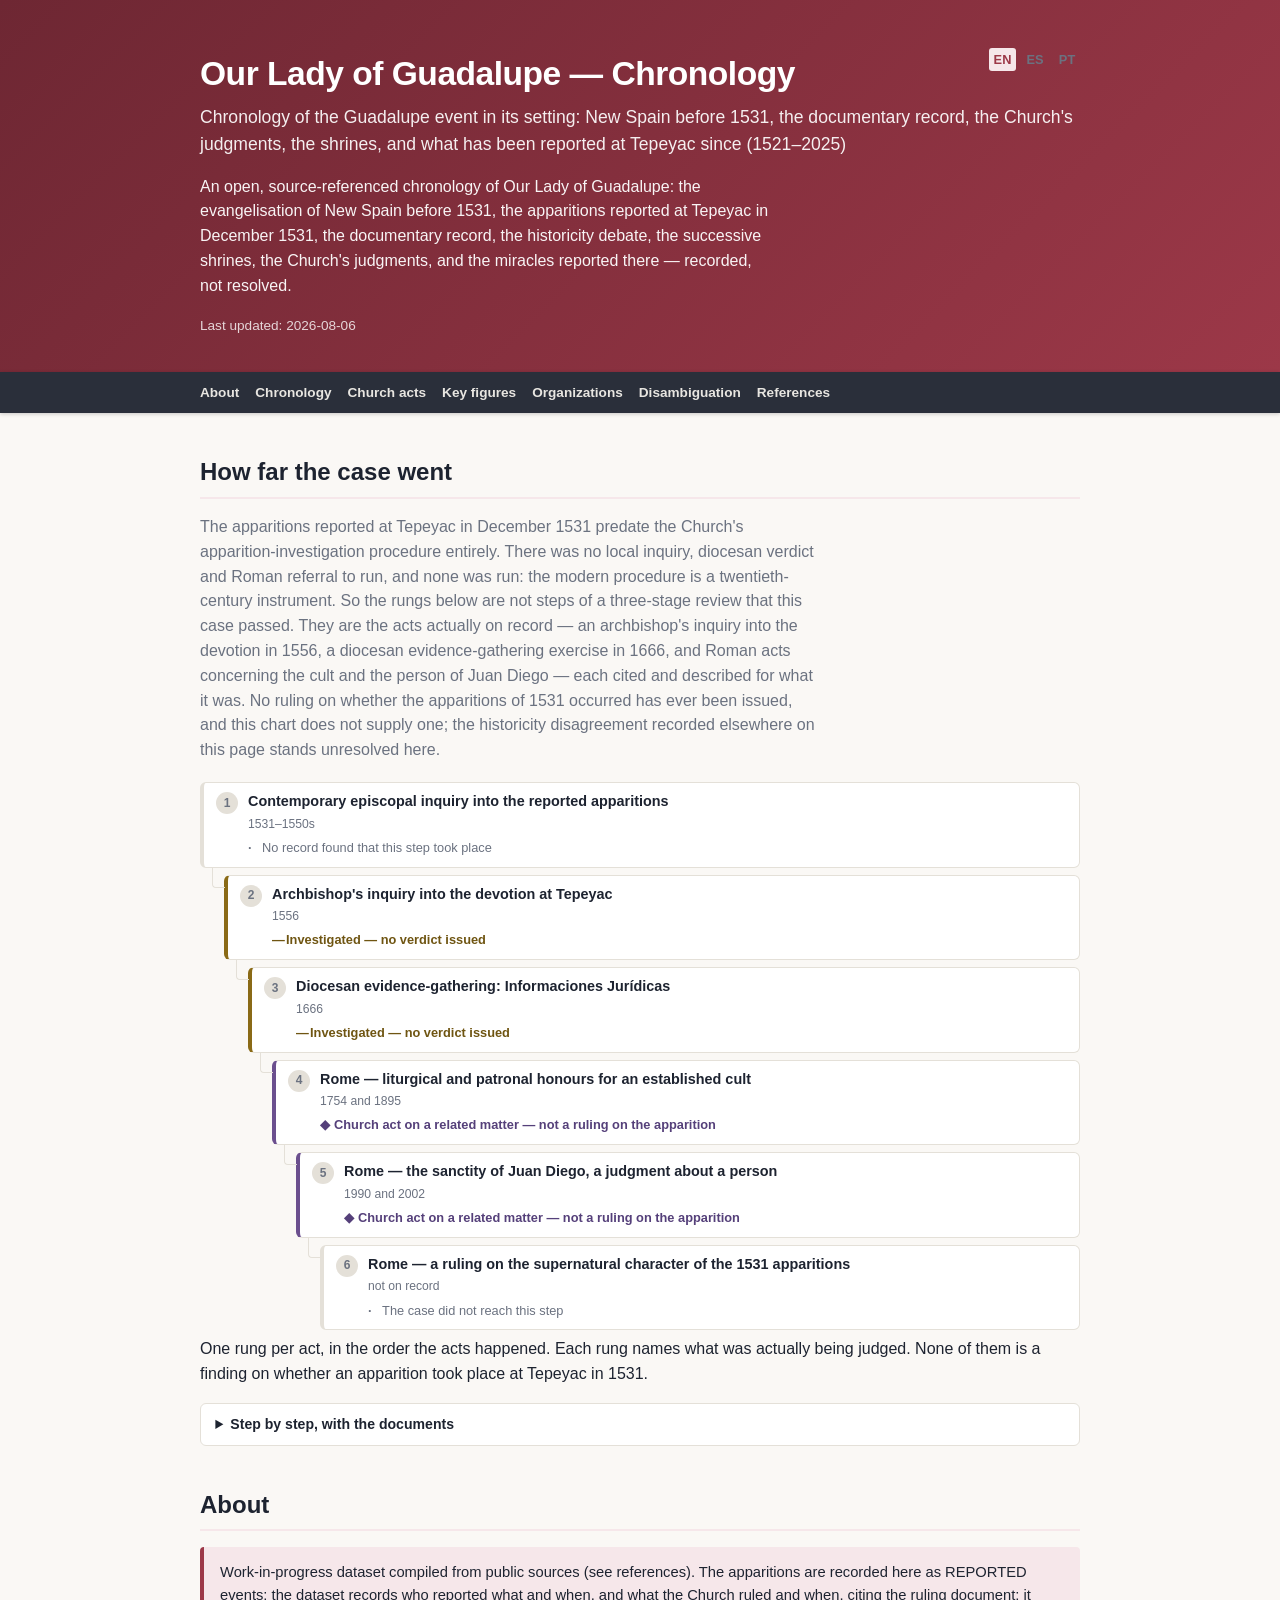
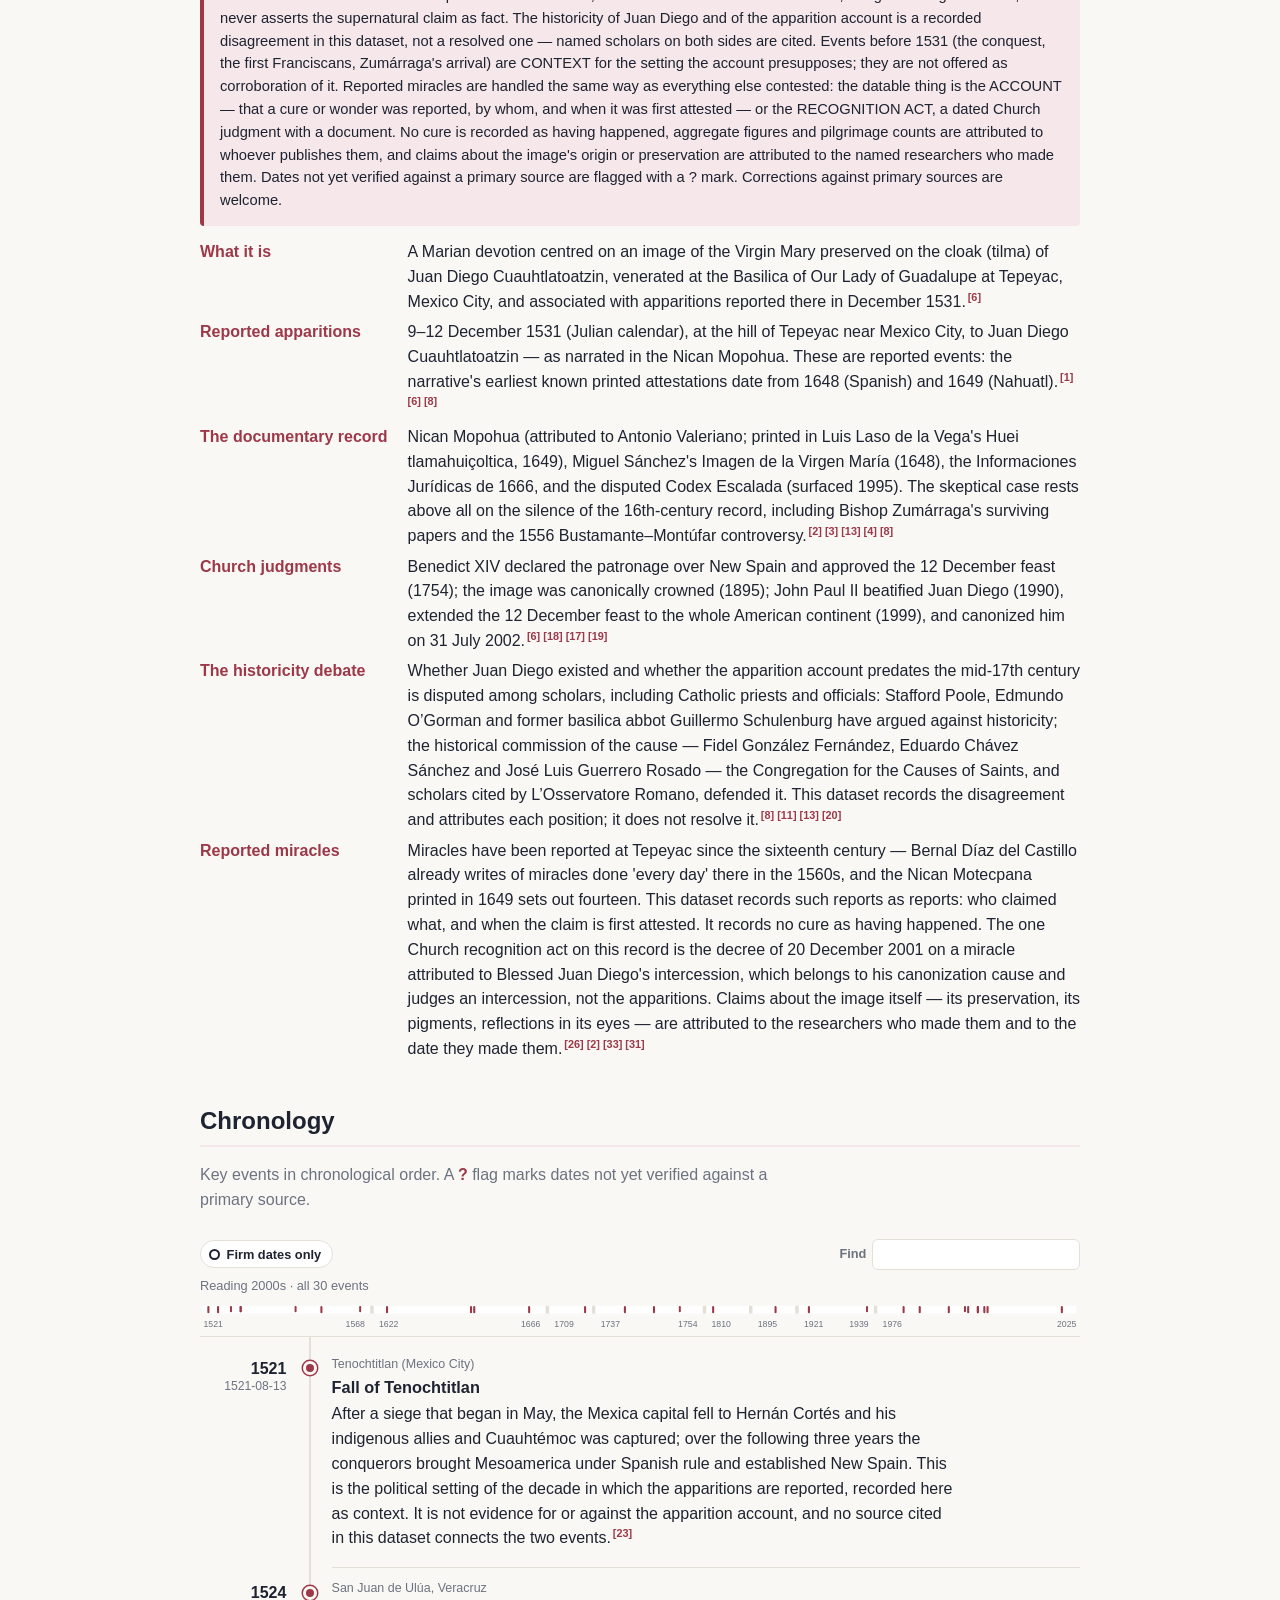
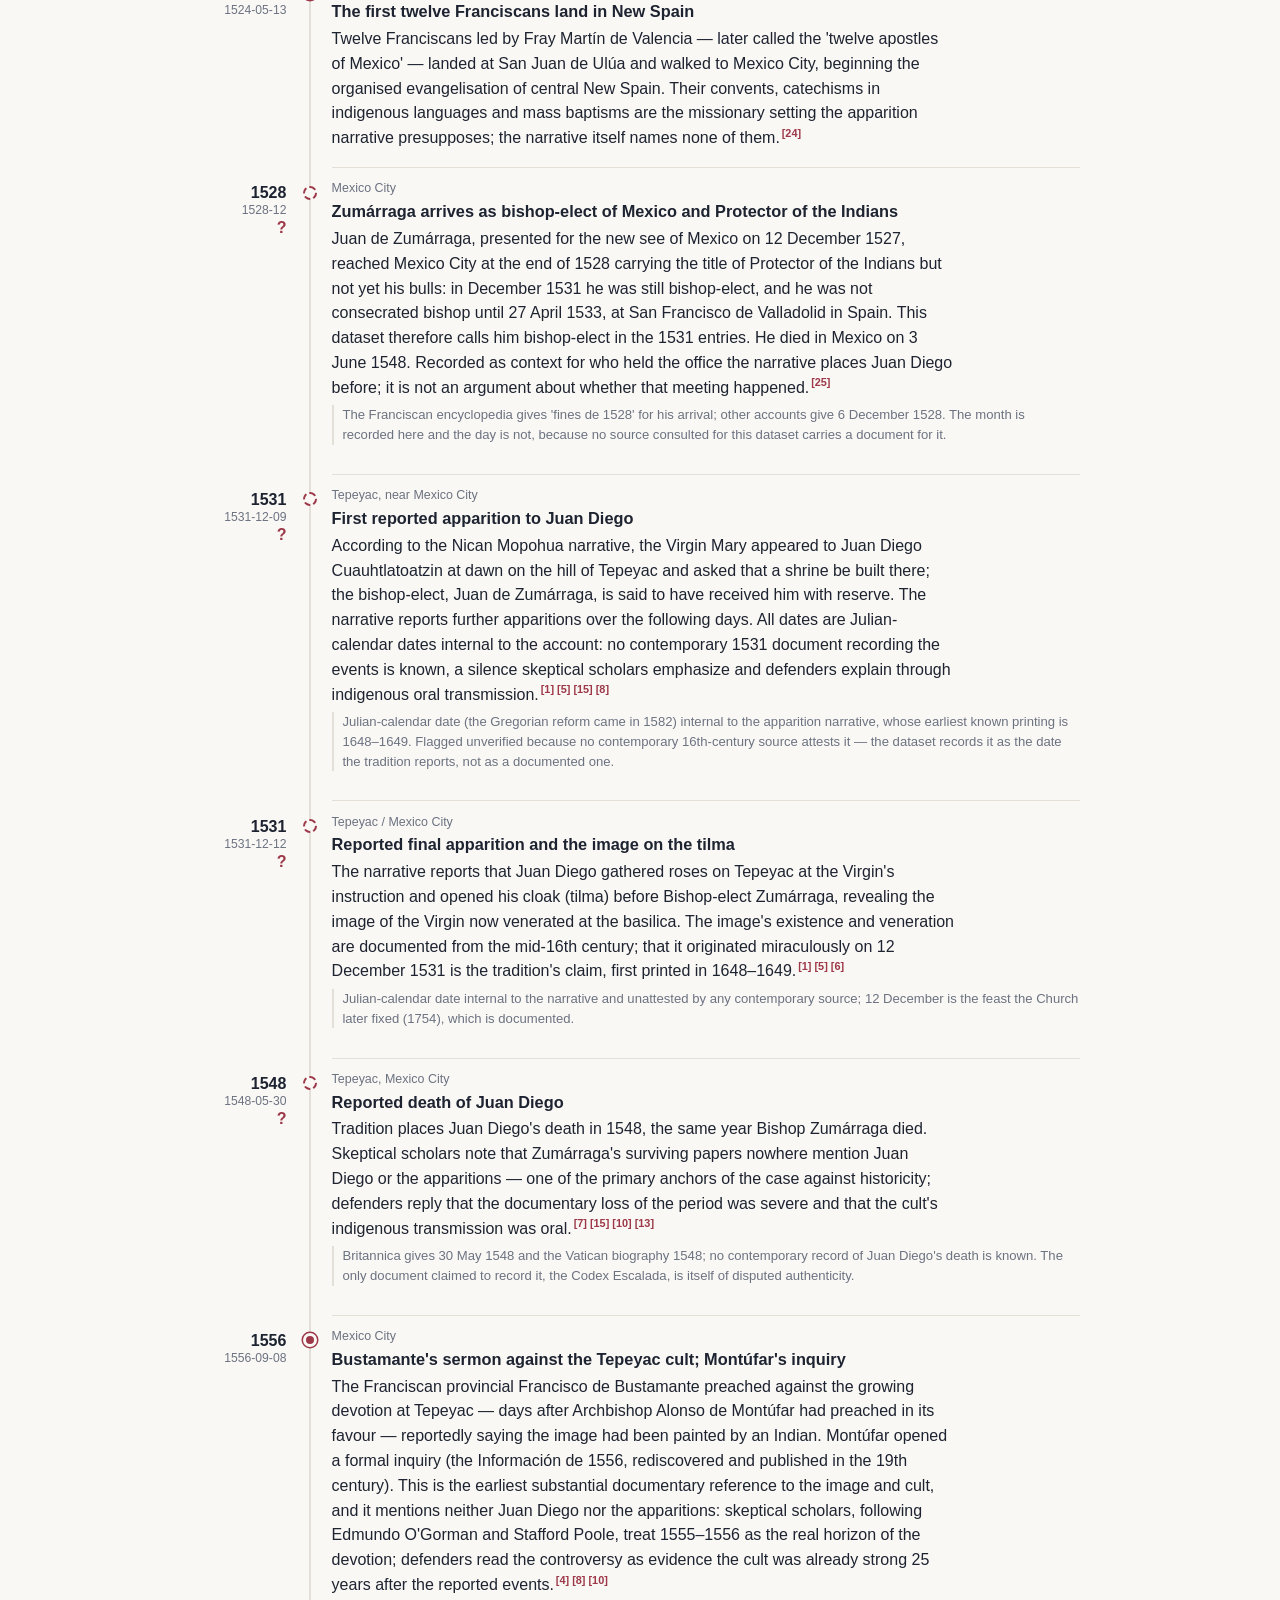
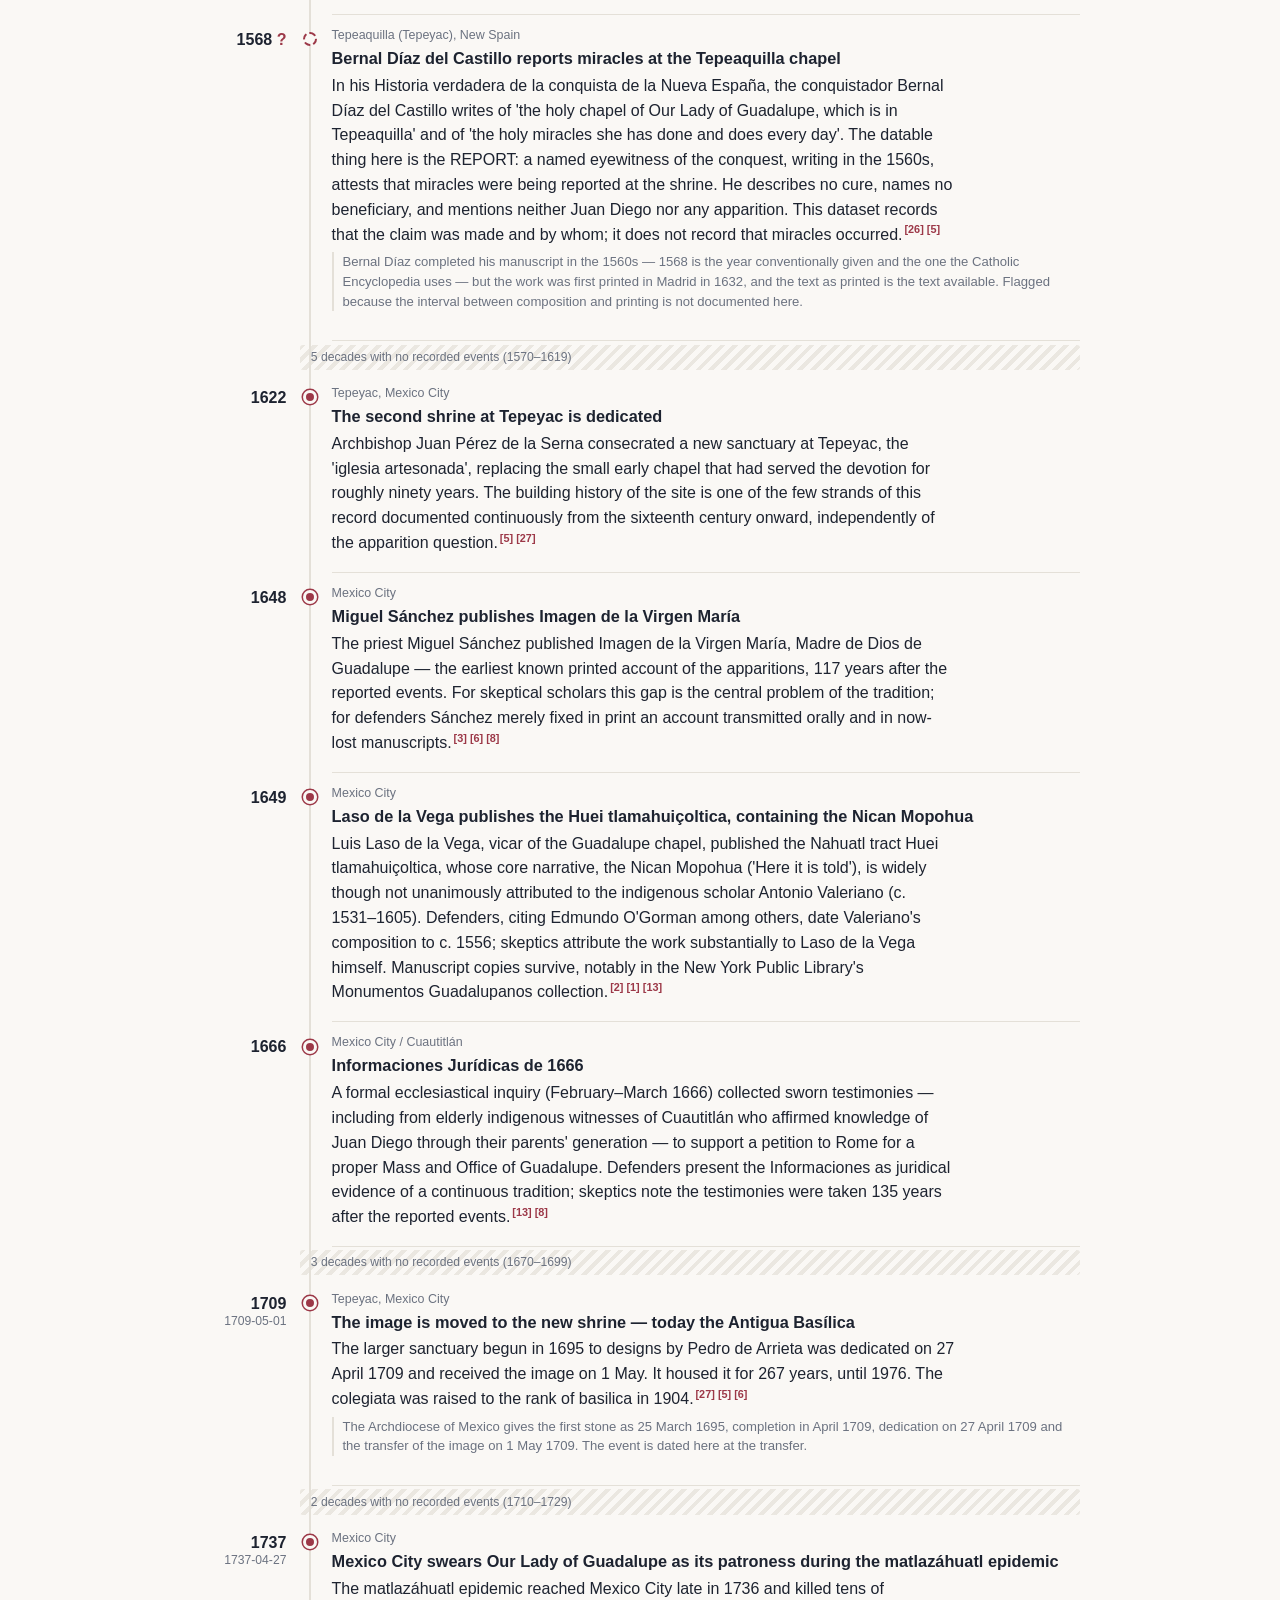
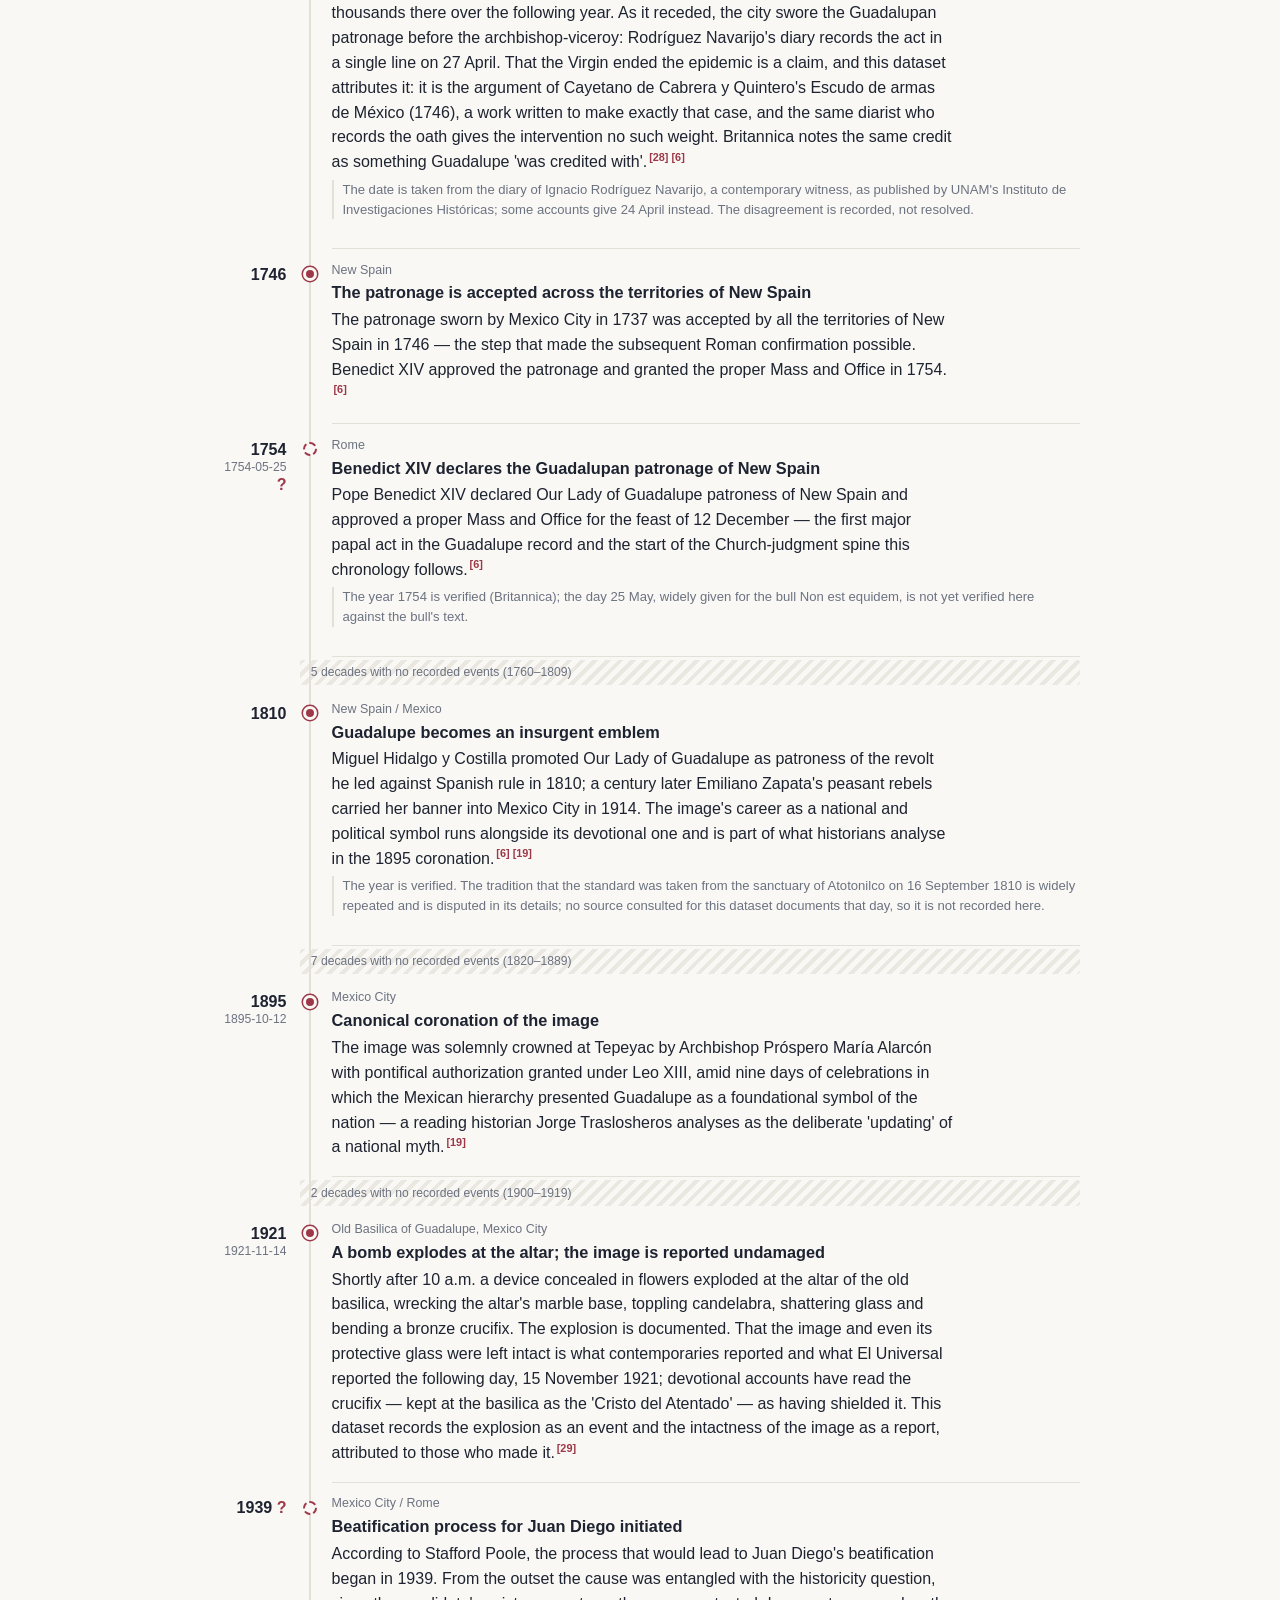
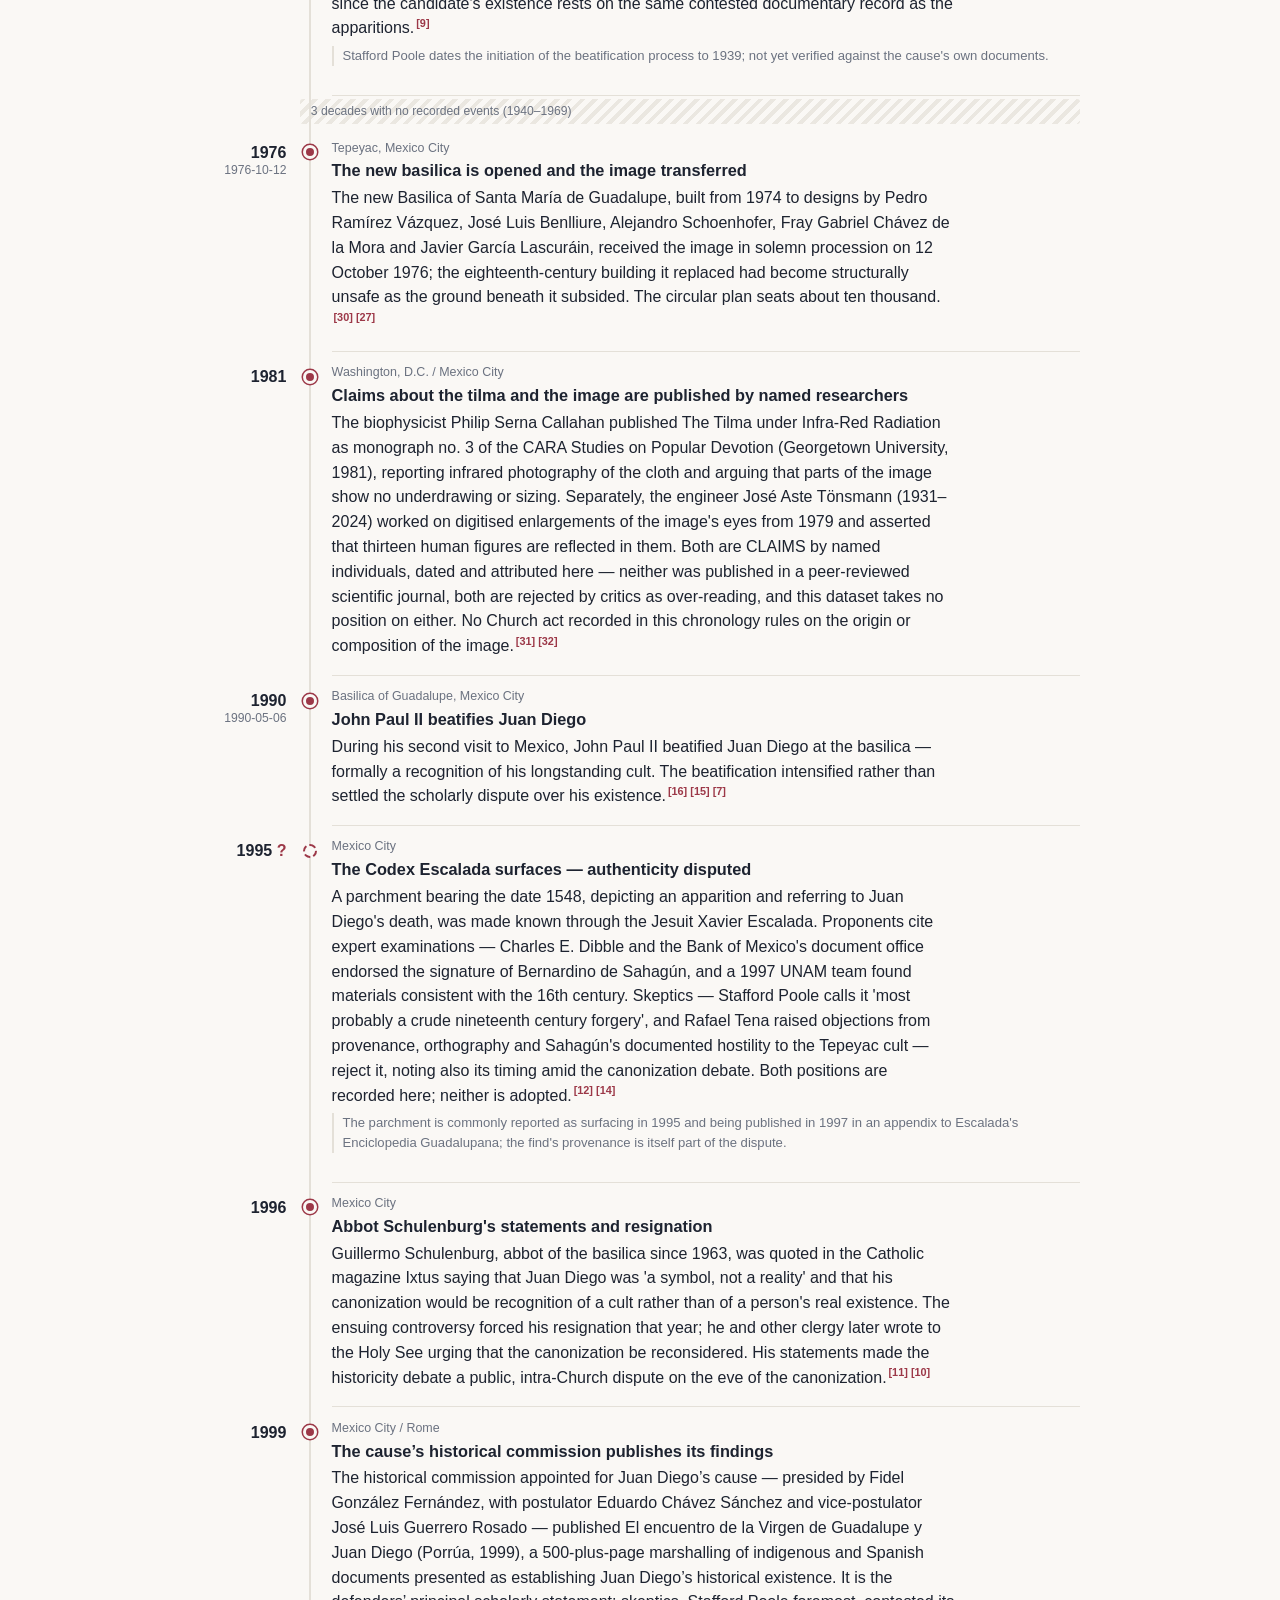
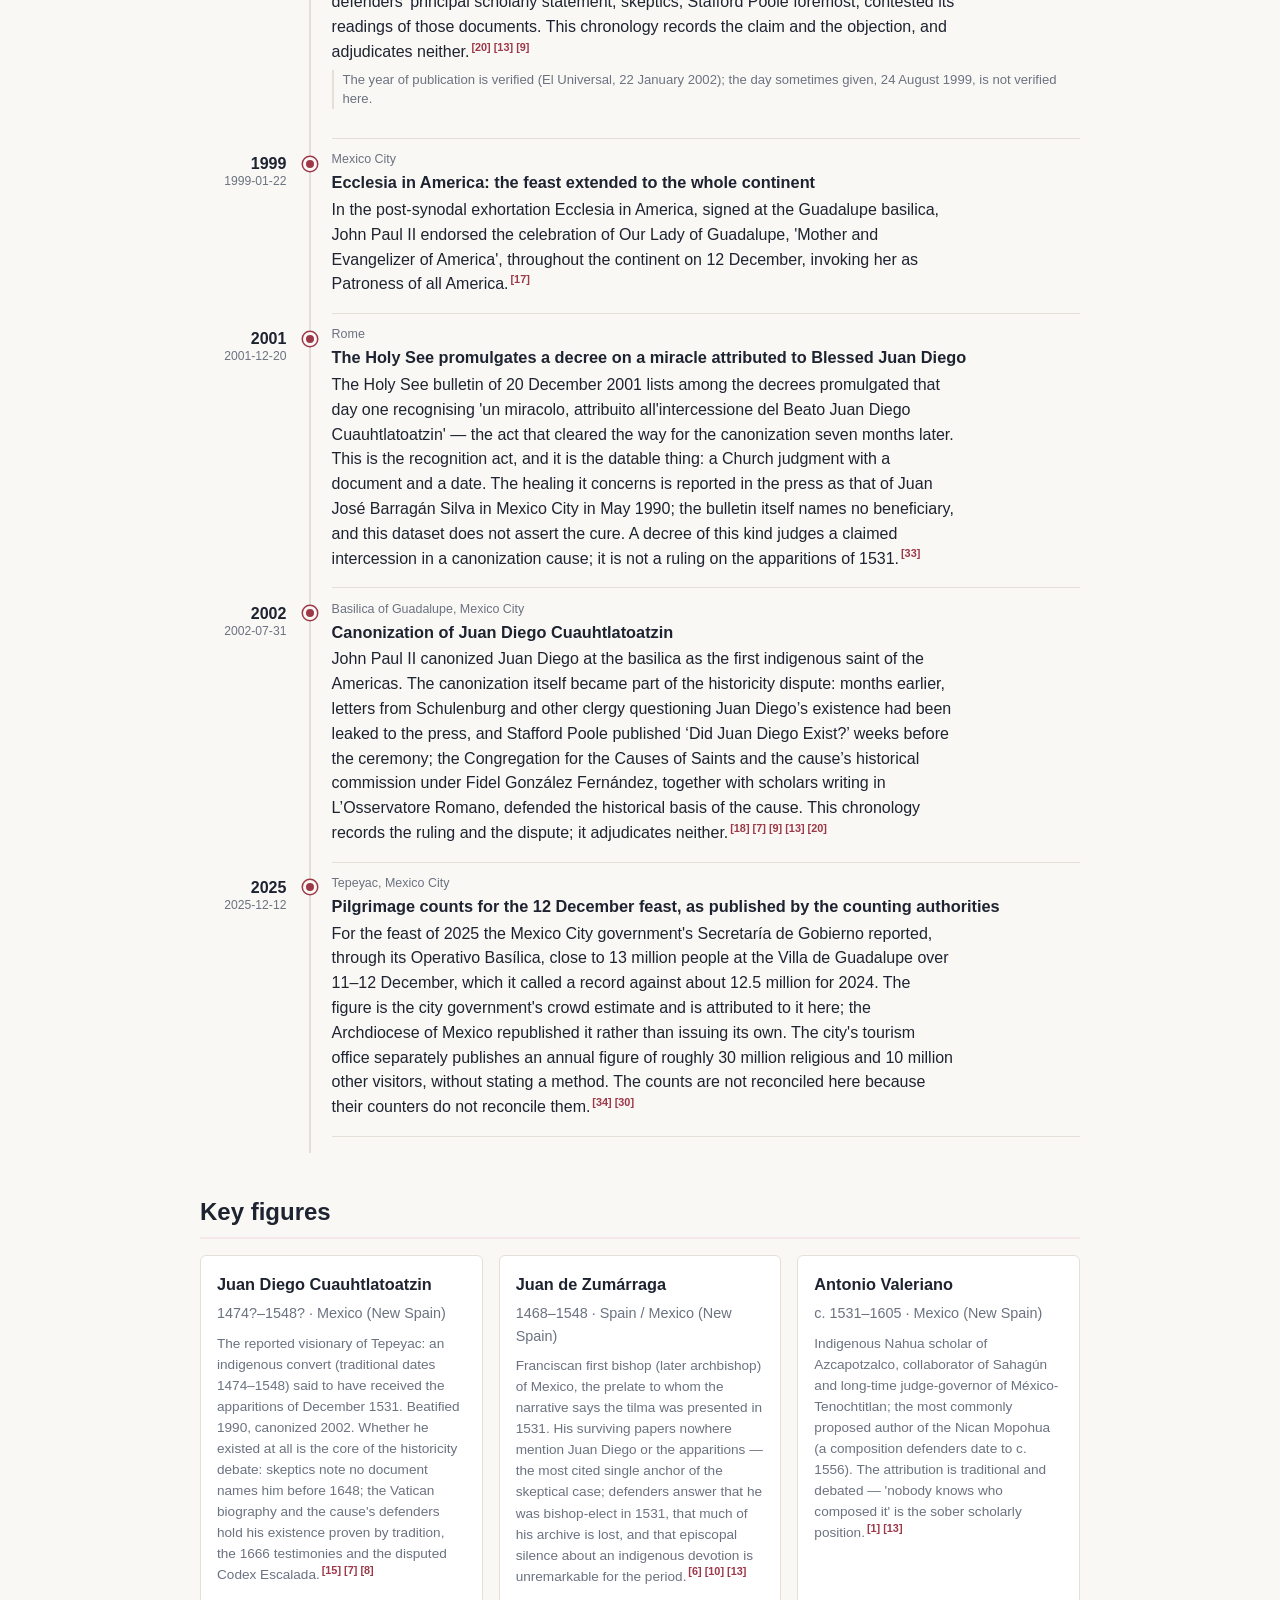
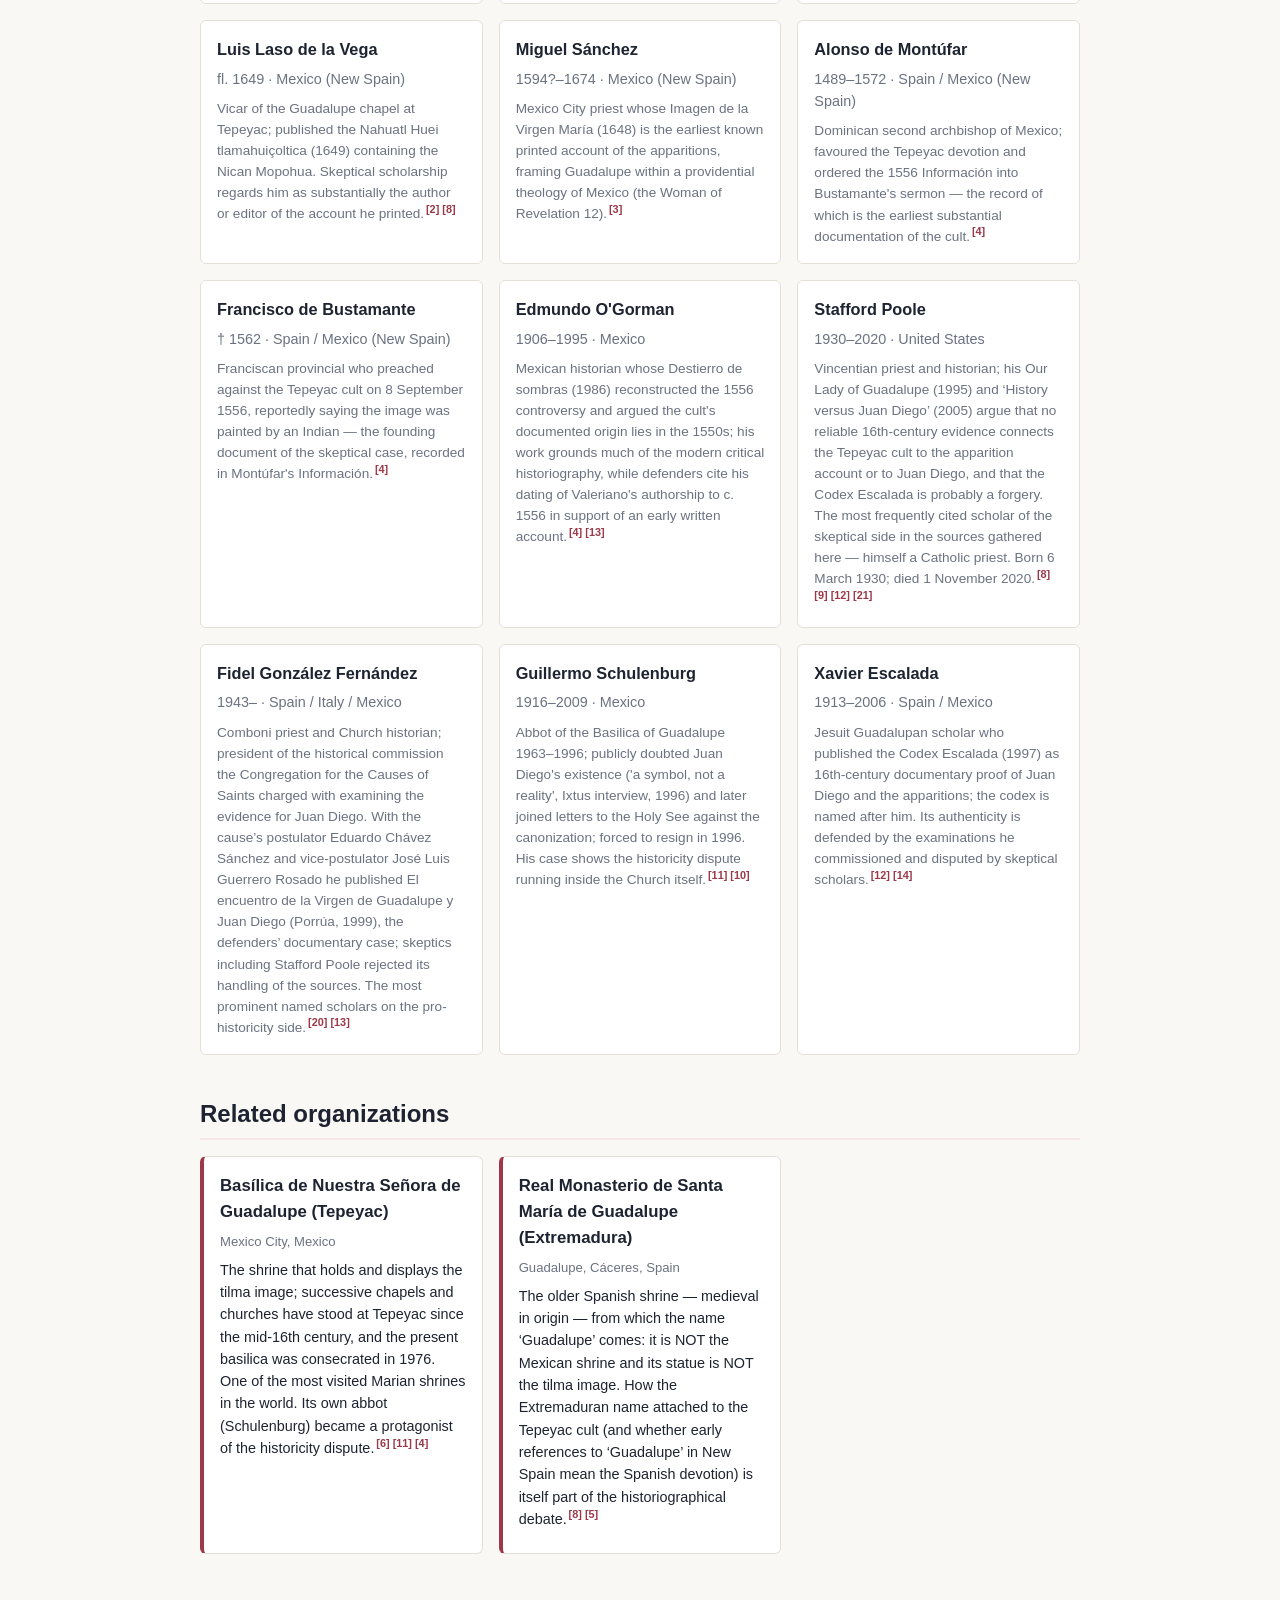
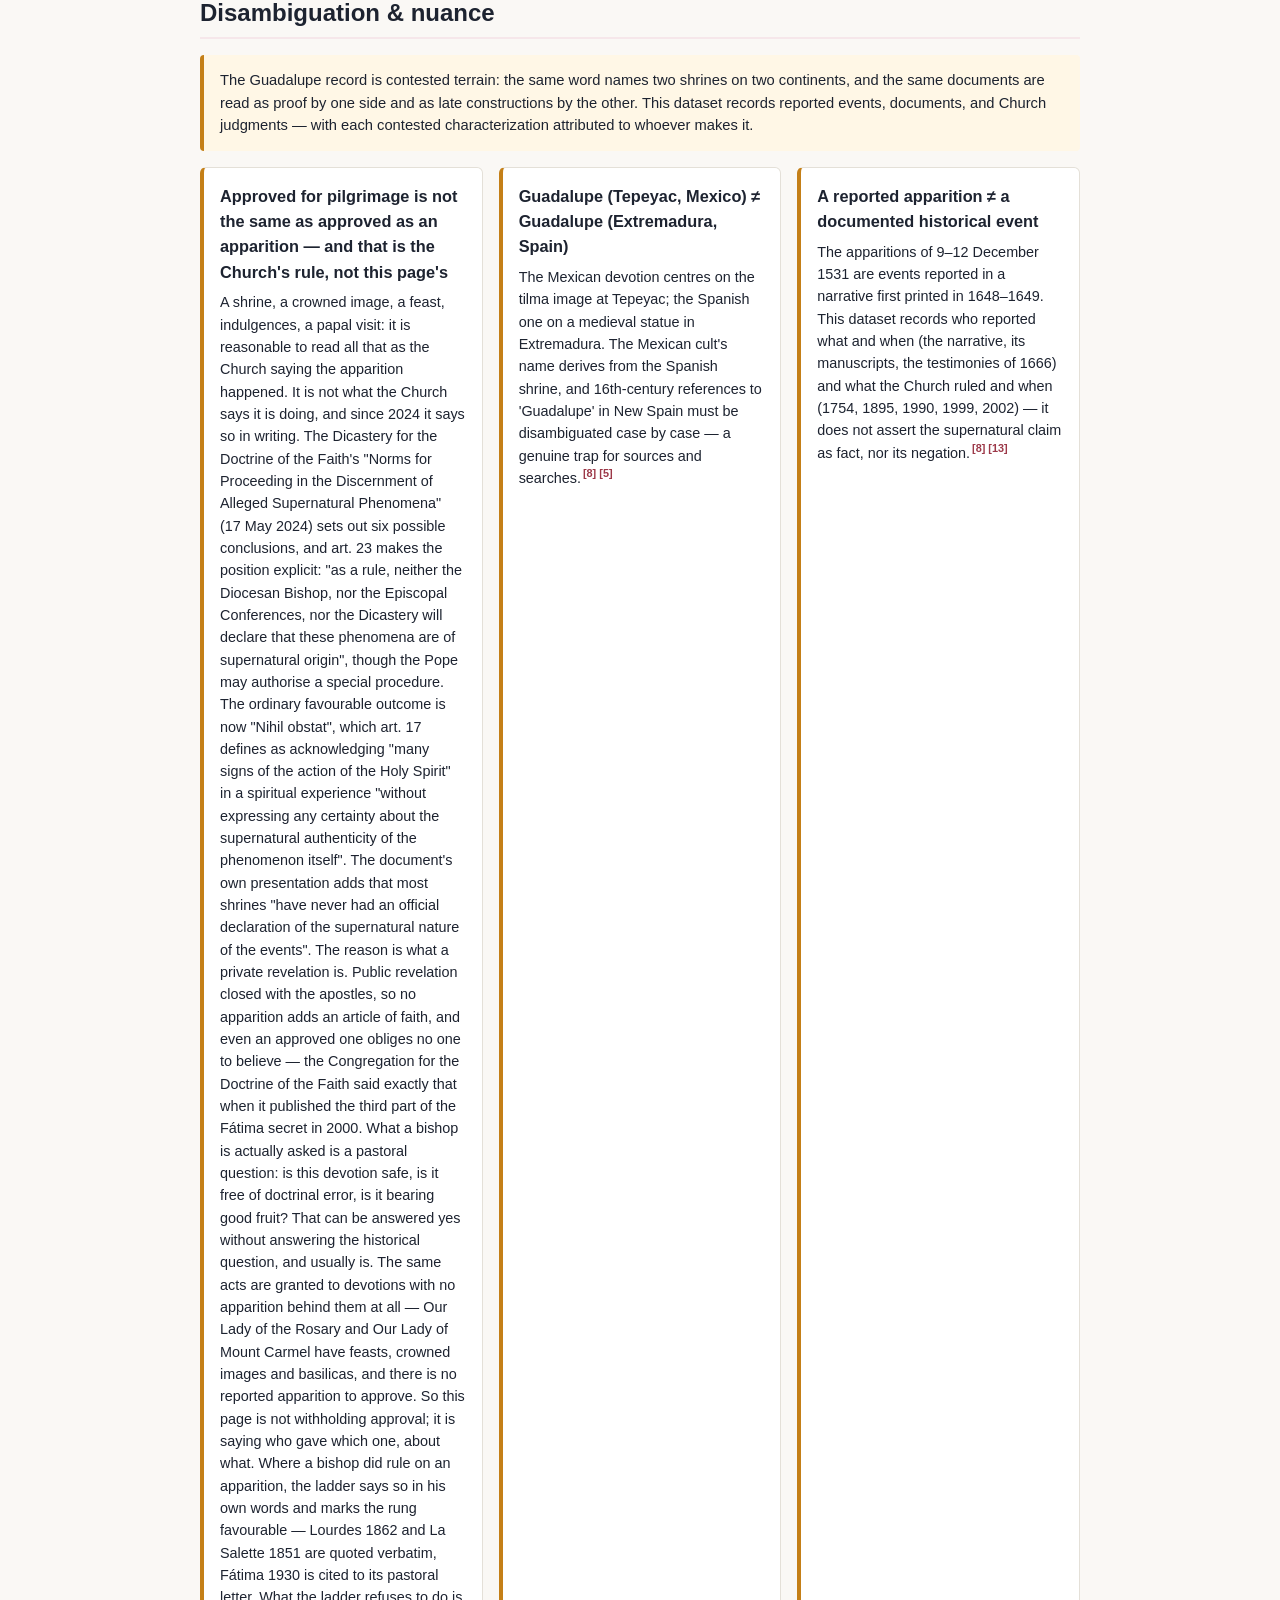
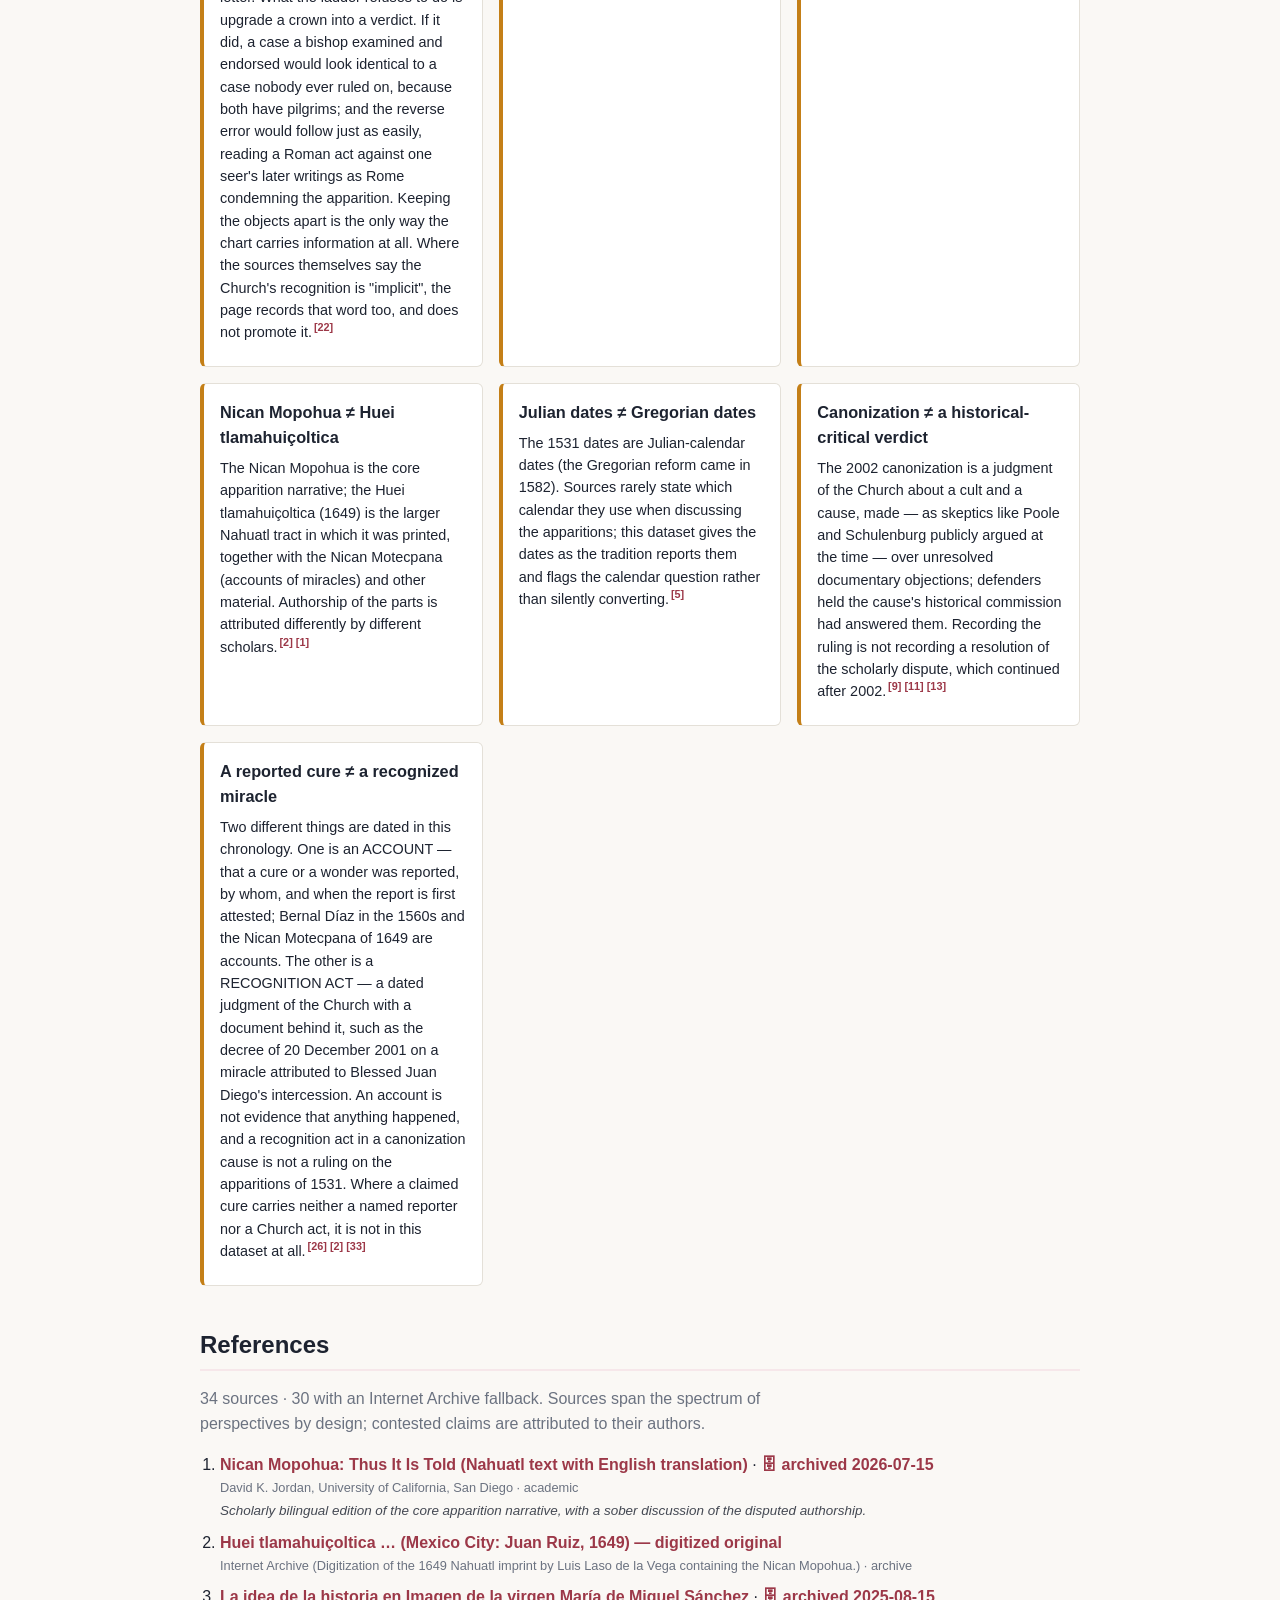
==== commit 01f695f4: "Phone layout: nothing widens the page; river skips a year-only date From cronologia/core#112: - .viz" ====
--- a/docs/en/index.html
+++ b/docs/en/index.html
@@ -321,7 +321,7 @@
           </div>
         </li>
         <li class="rv-e rv-u" id="decade-1560" data-i="7" data-lanes="" data-decade="1560s">
-          <div class="rv-year">1568<small>1568</small> <span class="flag" title="Date not yet verified against a primary source">?</span></div>
+          <div class="rv-year">1568 <span class="flag" title="Date not yet verified against a primary source">?</span></div>
           <div class="rv-node" aria-hidden="true"><i class="rv-l0" style="--k:0"></i></div>
           <div class="rv-card">
             <p class="rv-kick"><span>Tepeaquilla (Tepeyac), New Spain</span></p>
@@ -332,7 +332,7 @@
         </li>
         <li class="rv-gap"><span>5 decades with no recorded events (1570–1619)</span></li>
         <li class="rv-e" id="decade-1620" data-i="8" data-lanes="" data-decade="1620s">
-          <div class="rv-year">1622<small>1622</small></div>
+          <div class="rv-year">1622</div>
           <div class="rv-node" aria-hidden="true"><i class="rv-l0" style="--k:0"></i></div>
           <div class="rv-card">
             <p class="rv-kick"><span>Tepeyac, Mexico City</span></p>
@@ -341,7 +341,7 @@
           </div>
         </li>
         <li class="rv-e" id="decade-1640" data-i="9" data-lanes="" data-decade="1640s">
-          <div class="rv-year">1648<small>1648</small></div>
+          <div class="rv-year">1648</div>
           <div class="rv-node" aria-hidden="true"><i class="rv-l0" style="--k:0"></i></div>
           <div class="rv-card">
             <p class="rv-kick"><span>Mexico City</span></p>
@@ -350,7 +350,7 @@
           </div>
         </li>
         <li class="rv-e" data-i="10" data-lanes="" data-decade="1640s">
-          <div class="rv-year">1649<small>1649</small></div>
+          <div class="rv-year">1649</div>
           <div class="rv-node" aria-hidden="true"><i class="rv-l0" style="--k:0"></i></div>
           <div class="rv-card">
             <p class="rv-kick"><span>Mexico City</span></p>
@@ -359,7 +359,7 @@
           </div>
         </li>
         <li class="rv-e" id="decade-1660" data-i="11" data-lanes="" data-decade="1660s">
-          <div class="rv-year">1666<small>1666</small></div>
+          <div class="rv-year">1666</div>
           <div class="rv-node" aria-hidden="true"><i class="rv-l0" style="--k:0"></i></div>
           <div class="rv-card">
             <p class="rv-kick"><span>Mexico City / Cuautitlán</span></p>
@@ -390,7 +390,7 @@
           </div>
         </li>
         <li class="rv-e" id="decade-1740" data-i="14" data-lanes="" data-decade="1740s">
-          <div class="rv-year">1746<small>1746</small></div>
+          <div class="rv-year">1746</div>
           <div class="rv-node" aria-hidden="true"><i class="rv-l0" style="--k:0"></i></div>
           <div class="rv-card">
             <p class="rv-kick"><span>New Spain</span></p>
@@ -410,7 +410,7 @@
         </li>
         <li class="rv-gap"><span>5 decades with no recorded events (1760–1809)</span></li>
         <li class="rv-e" id="decade-1810" data-i="16" data-lanes="" data-decade="1810s">
-          <div class="rv-year">1810<small>1810</small></div>
+          <div class="rv-year">1810</div>
           <div class="rv-node" aria-hidden="true"><i class="rv-l0" style="--k:0"></i></div>
           <div class="rv-card">
             <p class="rv-kick"><span>New Spain / Mexico</span></p>
@@ -440,7 +440,7 @@
           </div>
         </li>
         <li class="rv-e rv-u" id="decade-1930" data-i="19" data-lanes="" data-decade="1930s">
-          <div class="rv-year">1939<small>1939</small> <span class="flag" title="Date not yet verified against a primary source">?</span></div>
+          <div class="rv-year">1939 <span class="flag" title="Date not yet verified against a primary source">?</span></div>
           <div class="rv-node" aria-hidden="true"><i class="rv-l0" style="--k:0"></i></div>
           <div class="rv-card">
             <p class="rv-kick"><span>Mexico City / Rome</span></p>
@@ -460,7 +460,7 @@
           </div>
         </li>
         <li class="rv-e" id="decade-1980" data-i="21" data-lanes="" data-decade="1980s">
-          <div class="rv-year">1981<small>1981</small></div>
+          <div class="rv-year">1981</div>
           <div class="rv-node" aria-hidden="true"><i class="rv-l0" style="--k:0"></i></div>
           <div class="rv-card">
             <p class="rv-kick"><span>Washington, D.C. / Mexico City</span></p>
@@ -478,7 +478,7 @@
           </div>
         </li>
         <li class="rv-e rv-u" data-i="23" data-lanes="" data-decade="1990s">
-          <div class="rv-year">1995<small>1995</small> <span class="flag" title="Date not yet verified against a primary source">?</span></div>
+          <div class="rv-year">1995 <span class="flag" title="Date not yet verified against a primary source">?</span></div>
           <div class="rv-node" aria-hidden="true"><i class="rv-l0" style="--k:0"></i></div>
           <div class="rv-card">
             <p class="rv-kick"><span>Mexico City</span></p>
@@ -488,7 +488,7 @@
           </div>
         </li>
         <li class="rv-e" data-i="24" data-lanes="" data-decade="1990s">
-          <div class="rv-year">1996<small>1996</small></div>
+          <div class="rv-year">1996</div>
           <div class="rv-node" aria-hidden="true"><i class="rv-l0" style="--k:0"></i></div>
           <div class="rv-card">
             <p class="rv-kick"><span>Mexico City</span></p>
@@ -497,7 +497,7 @@
           </div>
         </li>
         <li class="rv-e" data-i="25" data-lanes="" data-decade="1990s">
-          <div class="rv-year">1999<small>1999</small></div>
+          <div class="rv-year">1999</div>
           <div class="rv-node" aria-hidden="true"><i class="rv-l0" style="--k:0"></i></div>
           <div class="rv-card">
             <p class="rv-kick"><span>Mexico City / Rome</span></p>
--- a/docs/styles.css
+++ b/docs/styles.css
@@ -72,7 +72,7 @@
 .facts dd { margin: 0; }
 
 /* Chronology table */
-.table-scroll { overflow-x: auto; }
+.table-scroll { position: relative; overflow-x: auto; }
 table.meetings { width: 100%; border-collapse: collapse; font-size: .92rem; background: var(--surface); }
 table.meetings th, table.meetings td { text-align: left; padding: .55rem .65rem; border-bottom: 1px solid var(--line); vertical-align: top; }
 table.meetings thead th { background: #2a2f3a; color: #fff; position: sticky; top: 0; }
@@ -153,7 +153,7 @@
 /* Branch timeline ("subway diagram"; rendered only when the data declares
    `branchTimeline`). The SVG keeps its natural size inside a horizontal
    scroll container on small screens; print scales it to the page. */
-.viz-scroll { overflow-x: auto; -webkit-overflow-scrolling: touch; }
+.viz-scroll { position: relative; overflow-x: auto; -webkit-overflow-scrolling: touch; }
 figure.branch-timeline { margin: 1rem 0 0; }
 .branch-timeline-svg { display: block; }
 .branch-timeline-svg text { font-family: inherit; }
@@ -553,18 +553,21 @@
 
 /* ---------------------------------------------------------------------------
    Time river (core#108): the chronology as lane tracks, opt-in with
-   meta.layout "river". Lane 0 is the site accent; the others are fixed hues
-   chosen to stay apart from each other and readable on the light ground.
+   meta.layout "river". A single-track river takes the site accent. With a
+   lane taxonomy (.rv-lanes) every lane takes a fixed hue from one palette,
+   chosen to stay apart from each other and readable on the light ground; a
+   site accent could otherwise land next to one of them (rcc: rose on rose).
    --------------------------------------------------------------------------- */
 .river { --rv-tw: 20px; --rv-yw: 5.6rem; --rv-top: 2.6rem; }
 .rv-l0 { --c: var(--accent); }
+.rv-lanes .rv-l0 { --c: #4338a0; }
 .rv-l1 { --c: #13776d; }
 .rv-l2 { --c: #a8620f; }
-.rv-l3 { --c: #b03a5b; }
-.rv-l4 { --c: #3f6ea8; }
-.rv-l5 { --c: #6b7a1f; }
-.rv-l6 { --c: #7d3c98; }
-.rv-l7 { --c: #8a5a44; }
+.rv-l3 { --c: #b0306a; }
+.rv-l4 { --c: #2f7fb5; }
+.rv-l5 { --c: #5e7a1a; }
+.rv-l6 { --c: #8a5a44; }
+.rv-l7 { --c: #555f6d; }
 .rv-bar { background: var(--bg); padding: .6rem 0 .4rem; border-bottom: 1px solid var(--line); display: grid; gap: .5rem; z-index: 5; }
 @media (min-width: 700px) and (min-height: 640px) { .rv-bar { position: sticky; top: var(--rv-top); } }
 .rv-controls { display: flex; flex-wrap: wrap; gap: .4rem .5rem; align-items: center; }
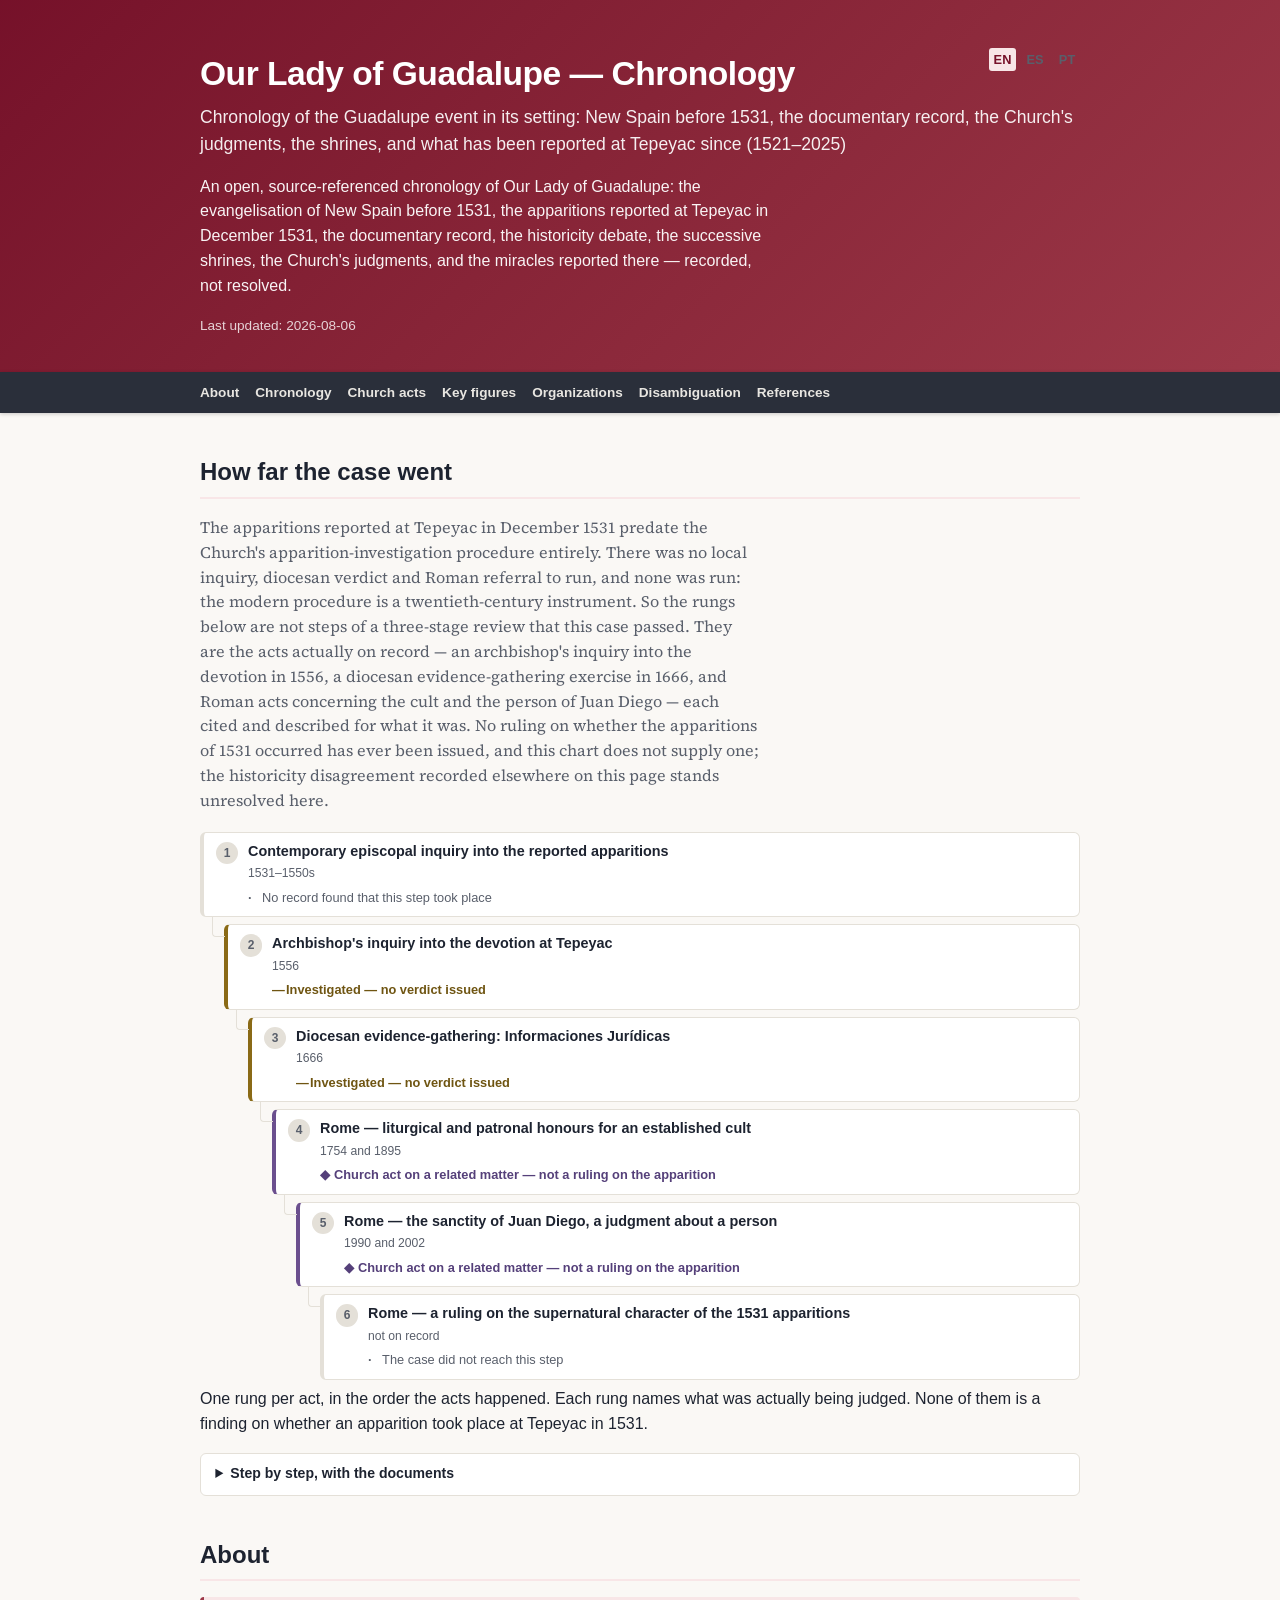
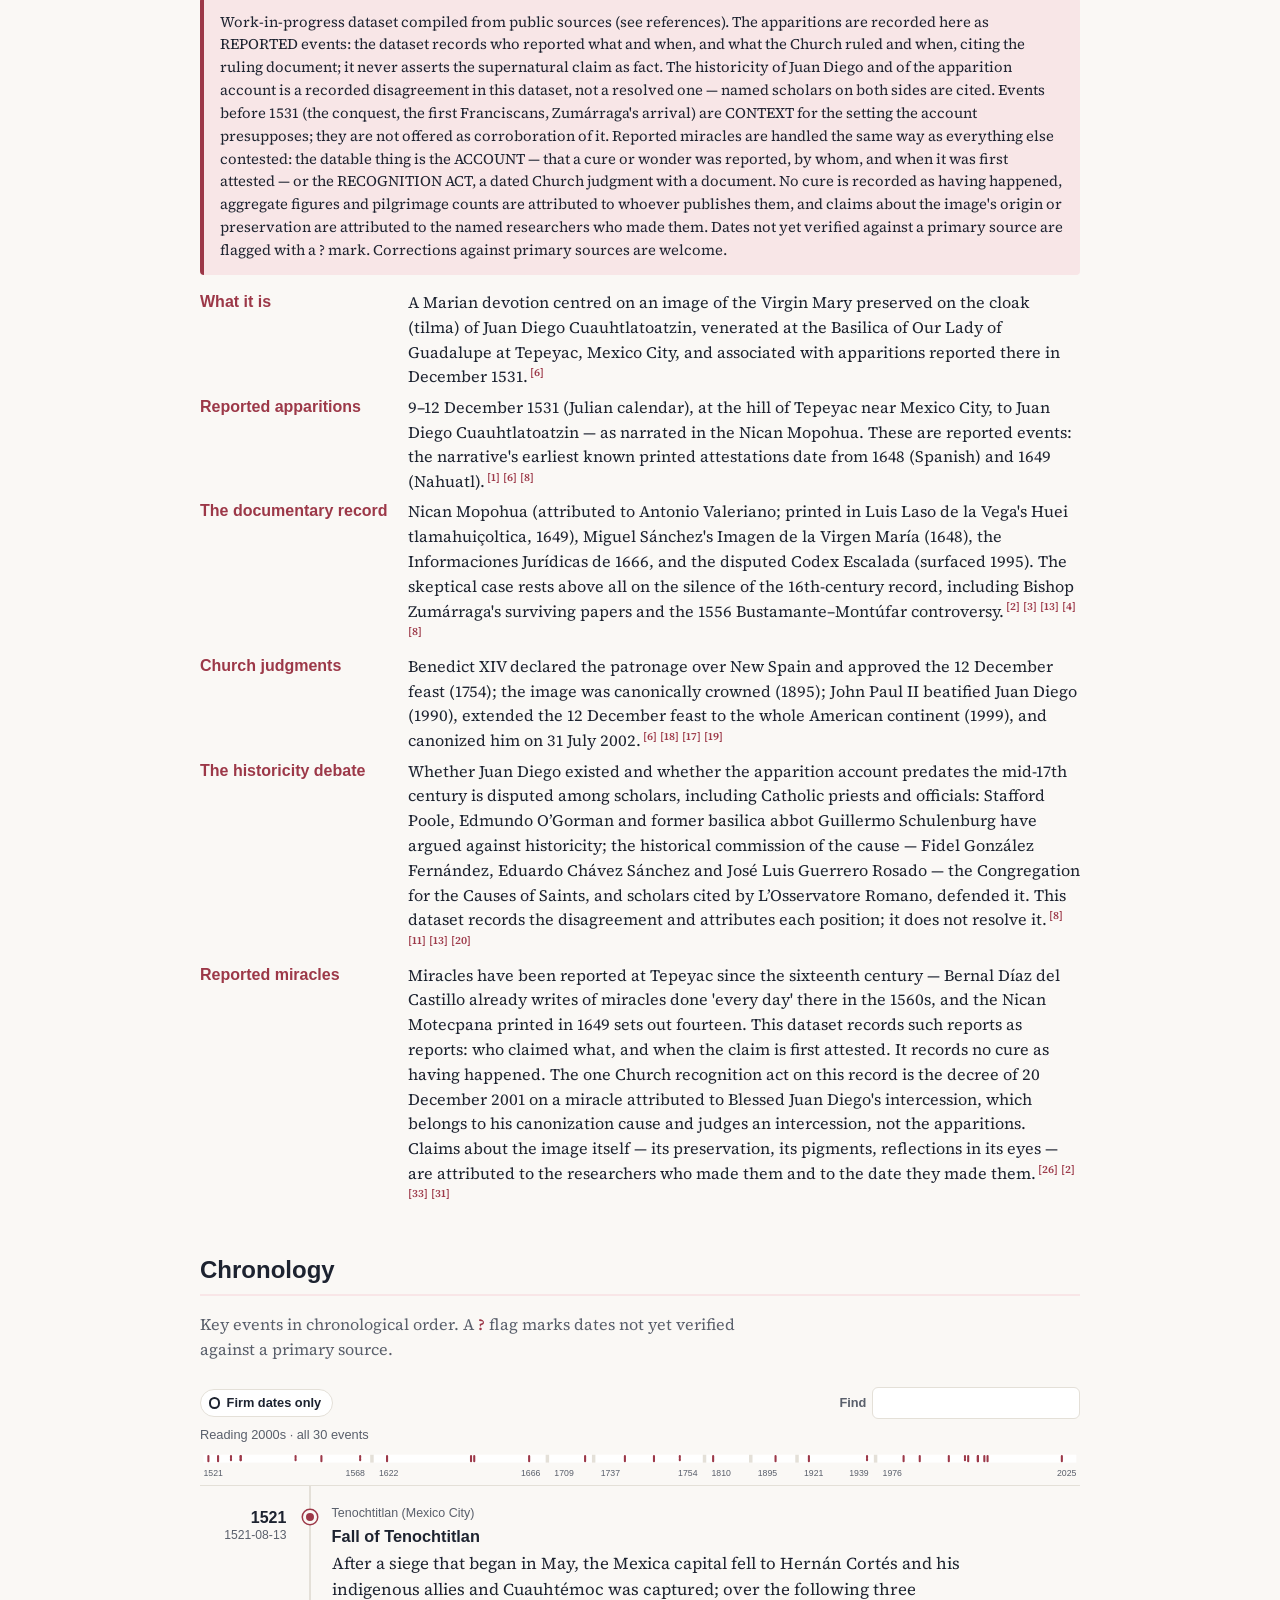
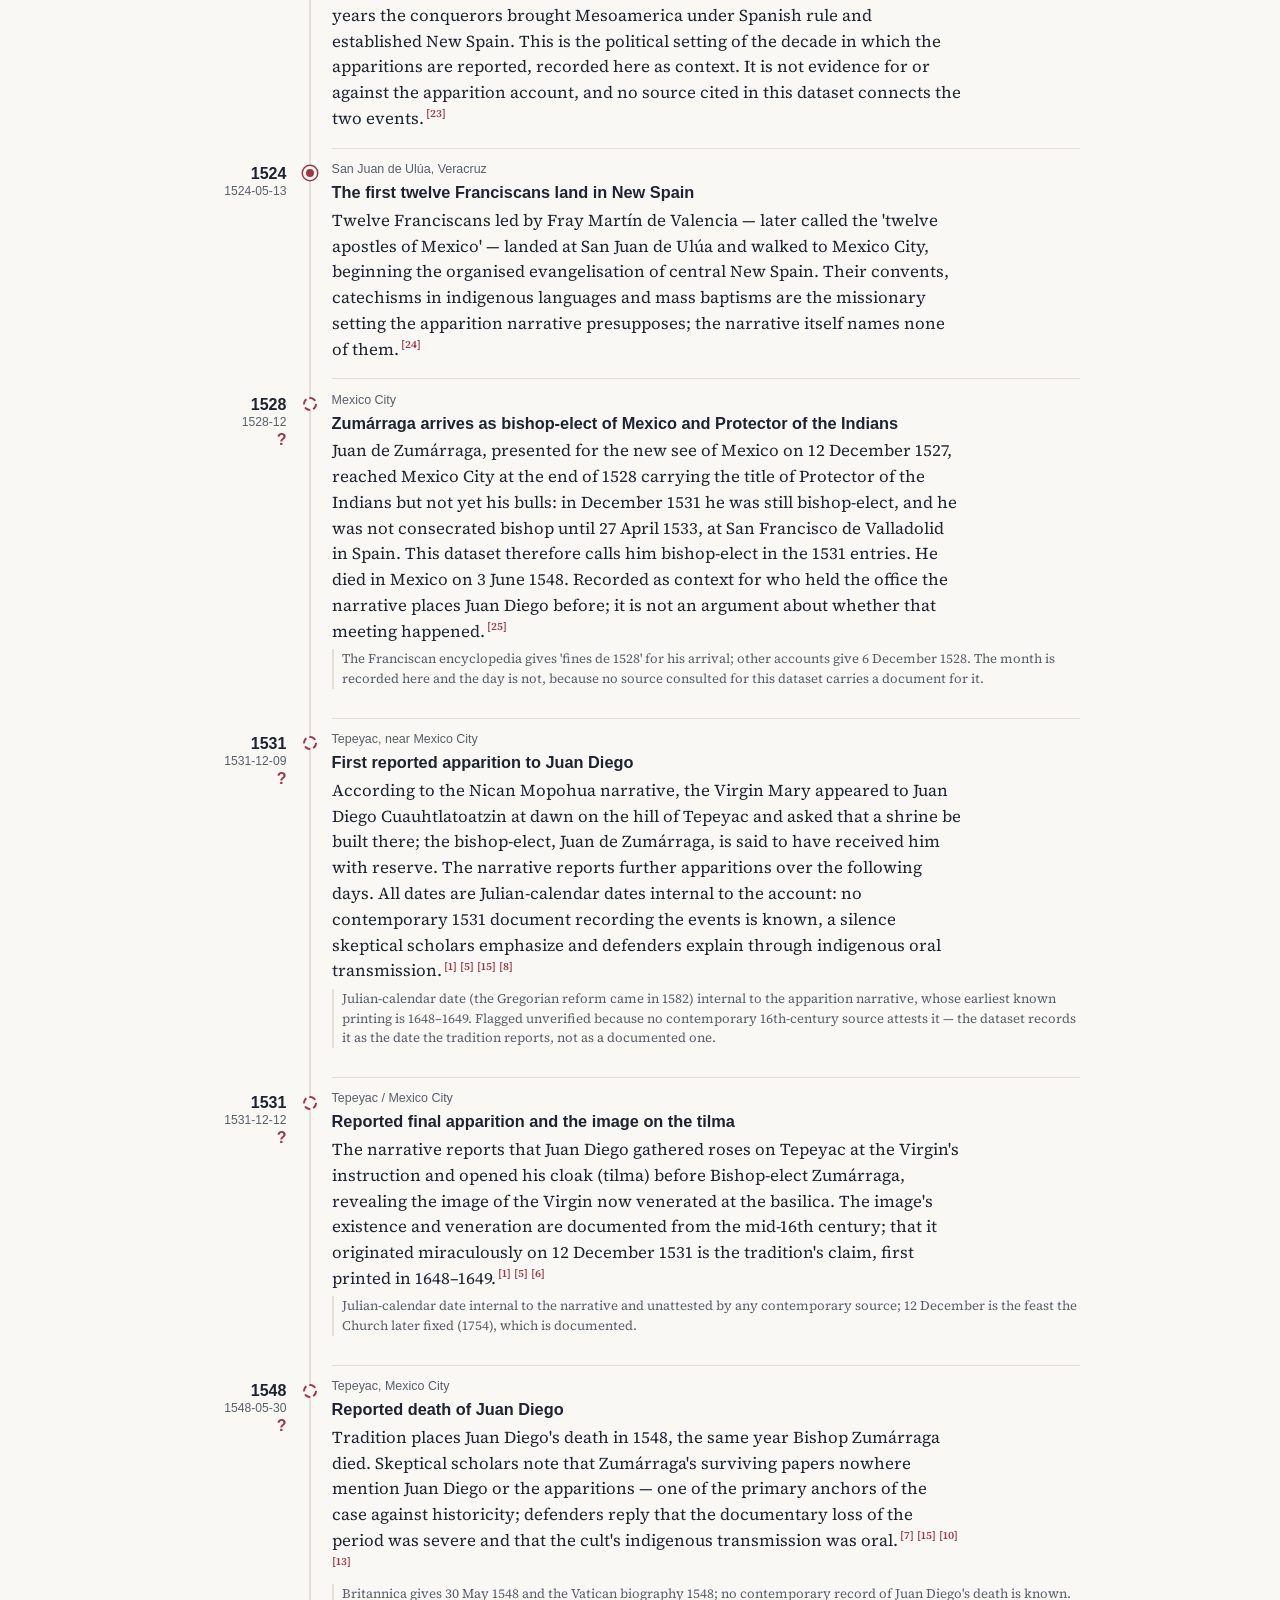
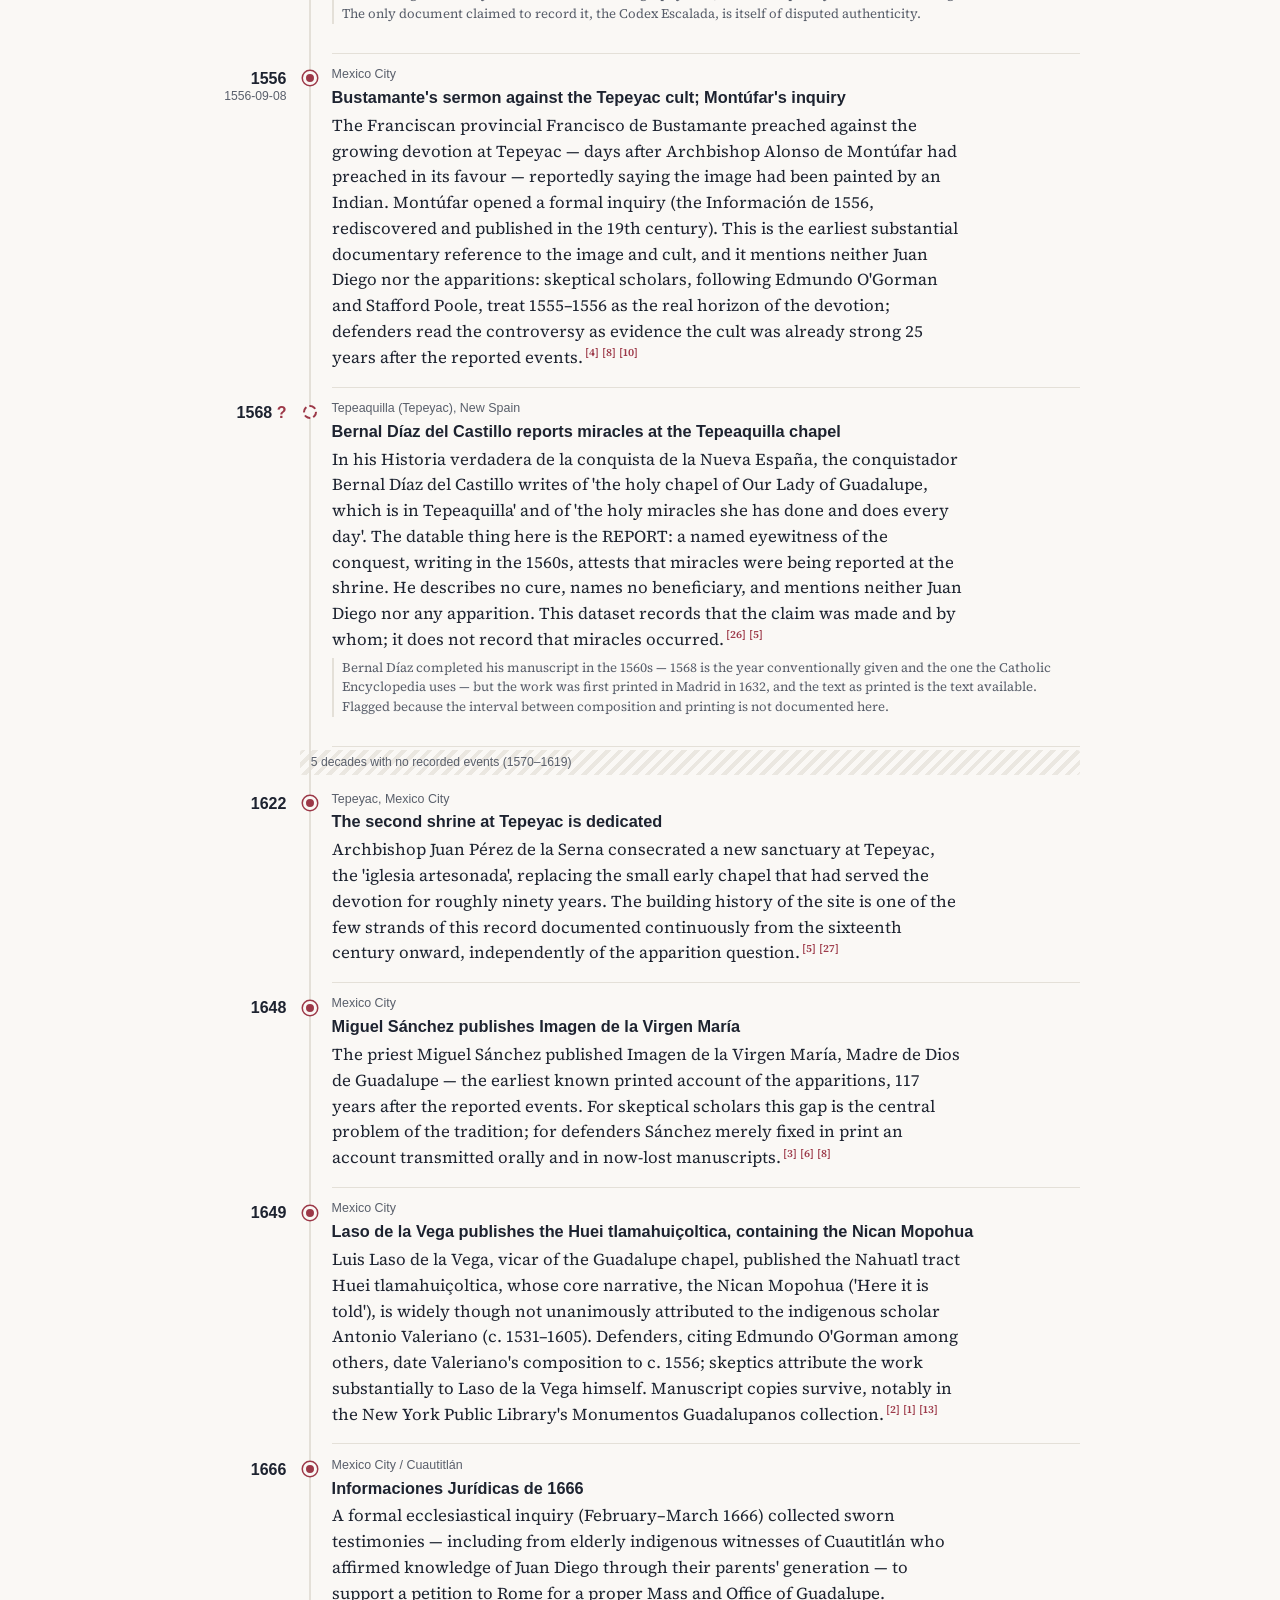
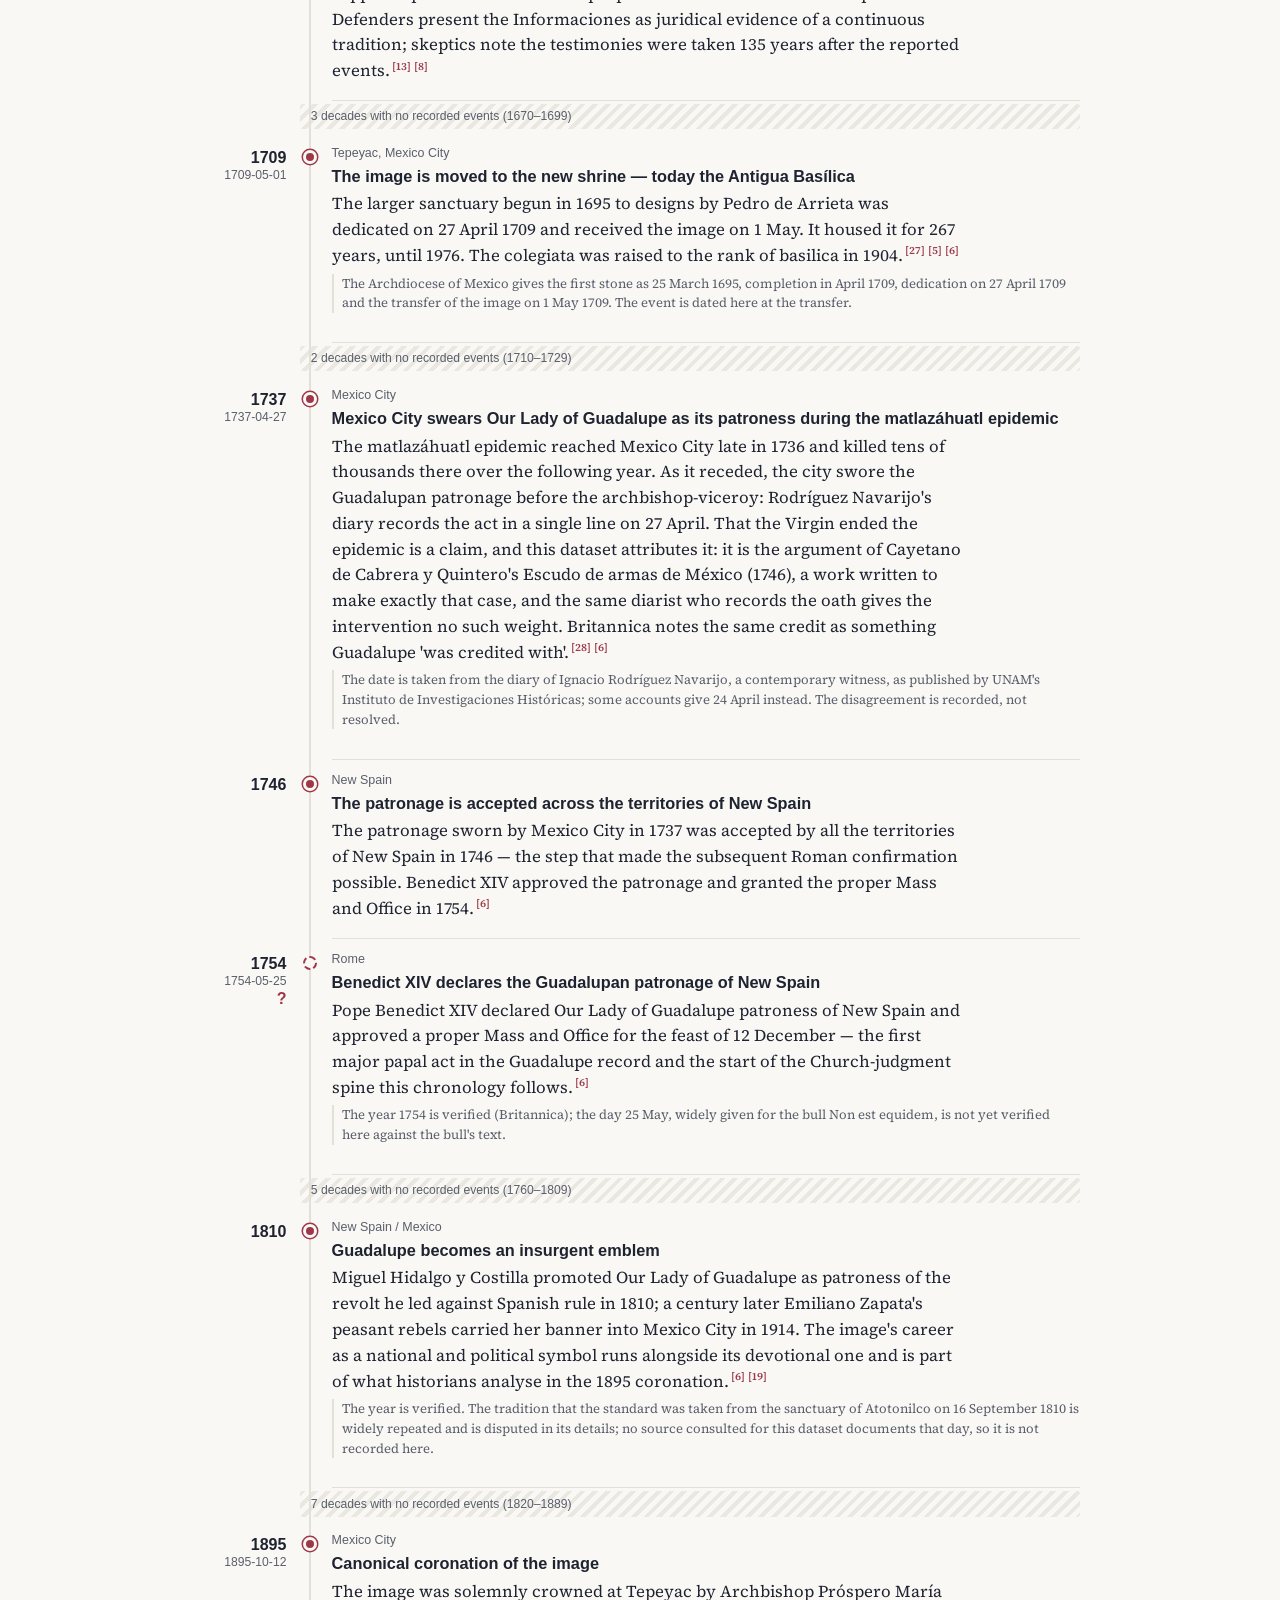
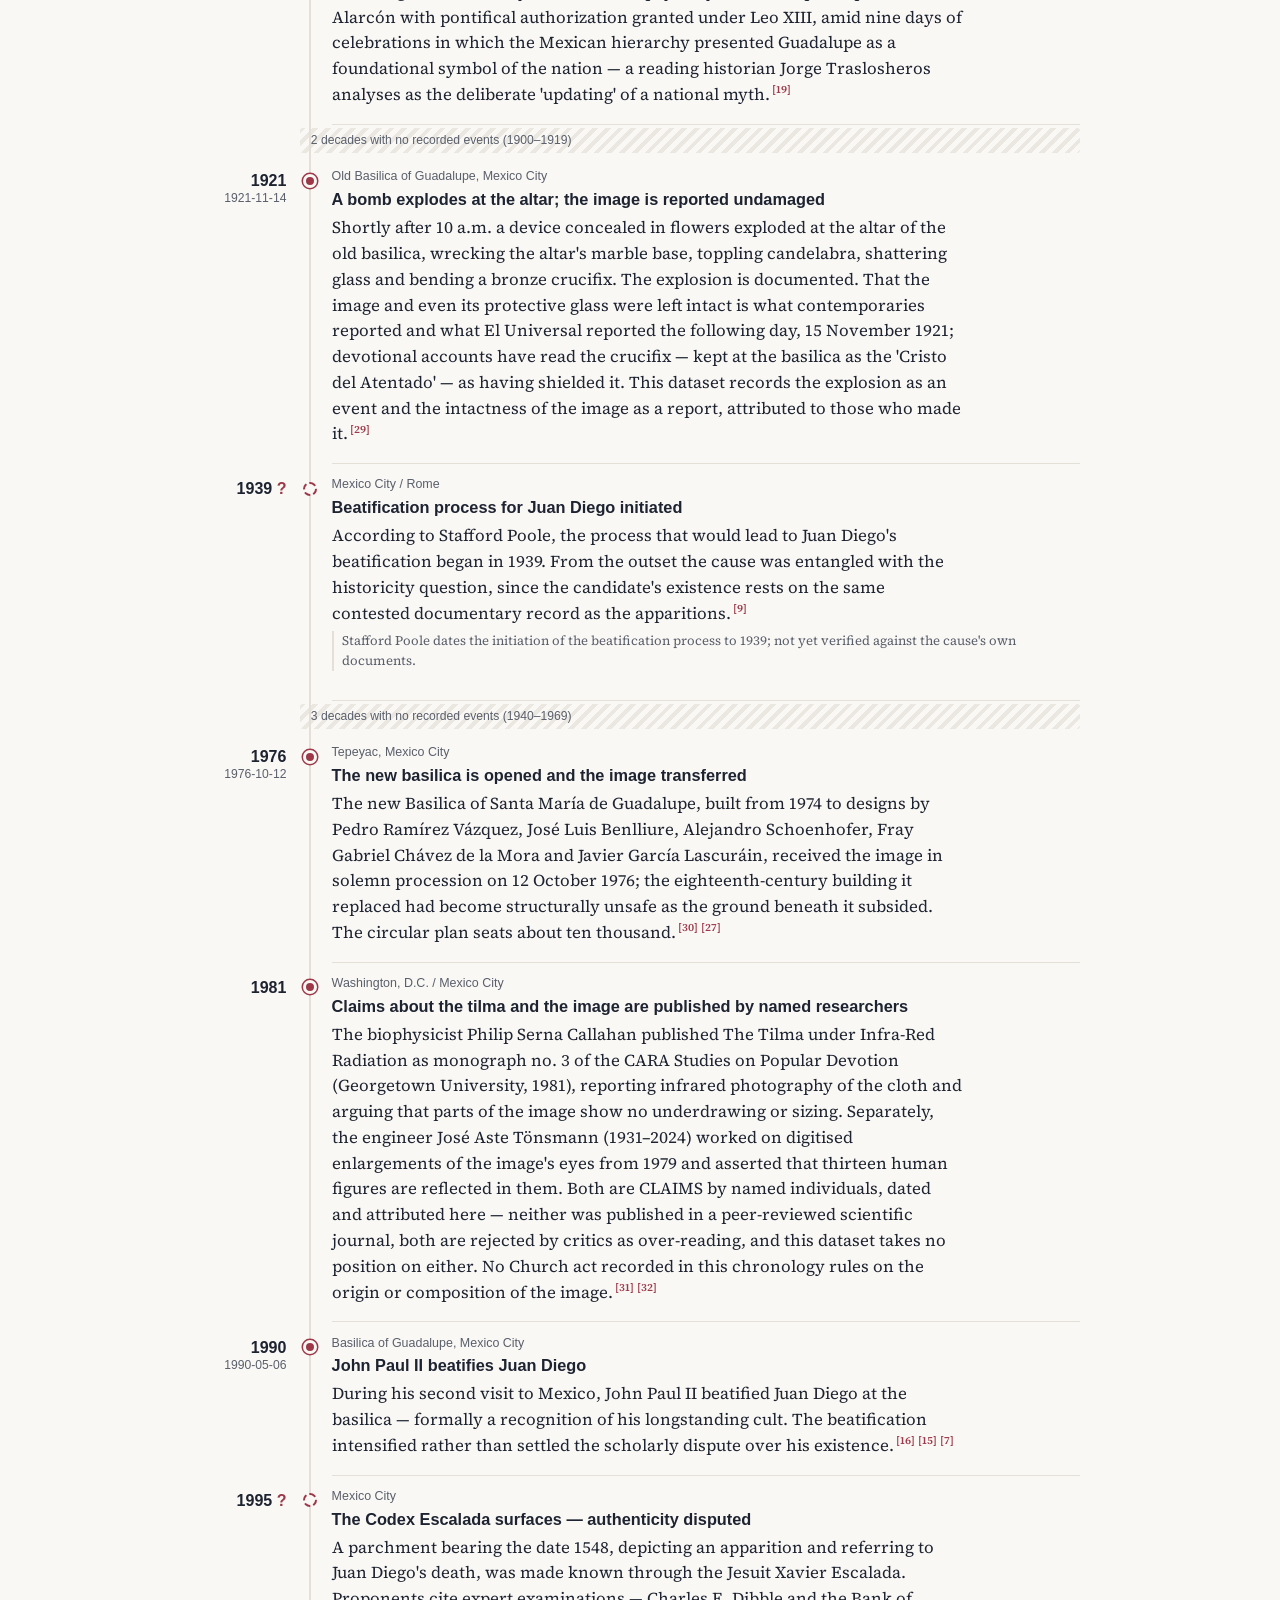
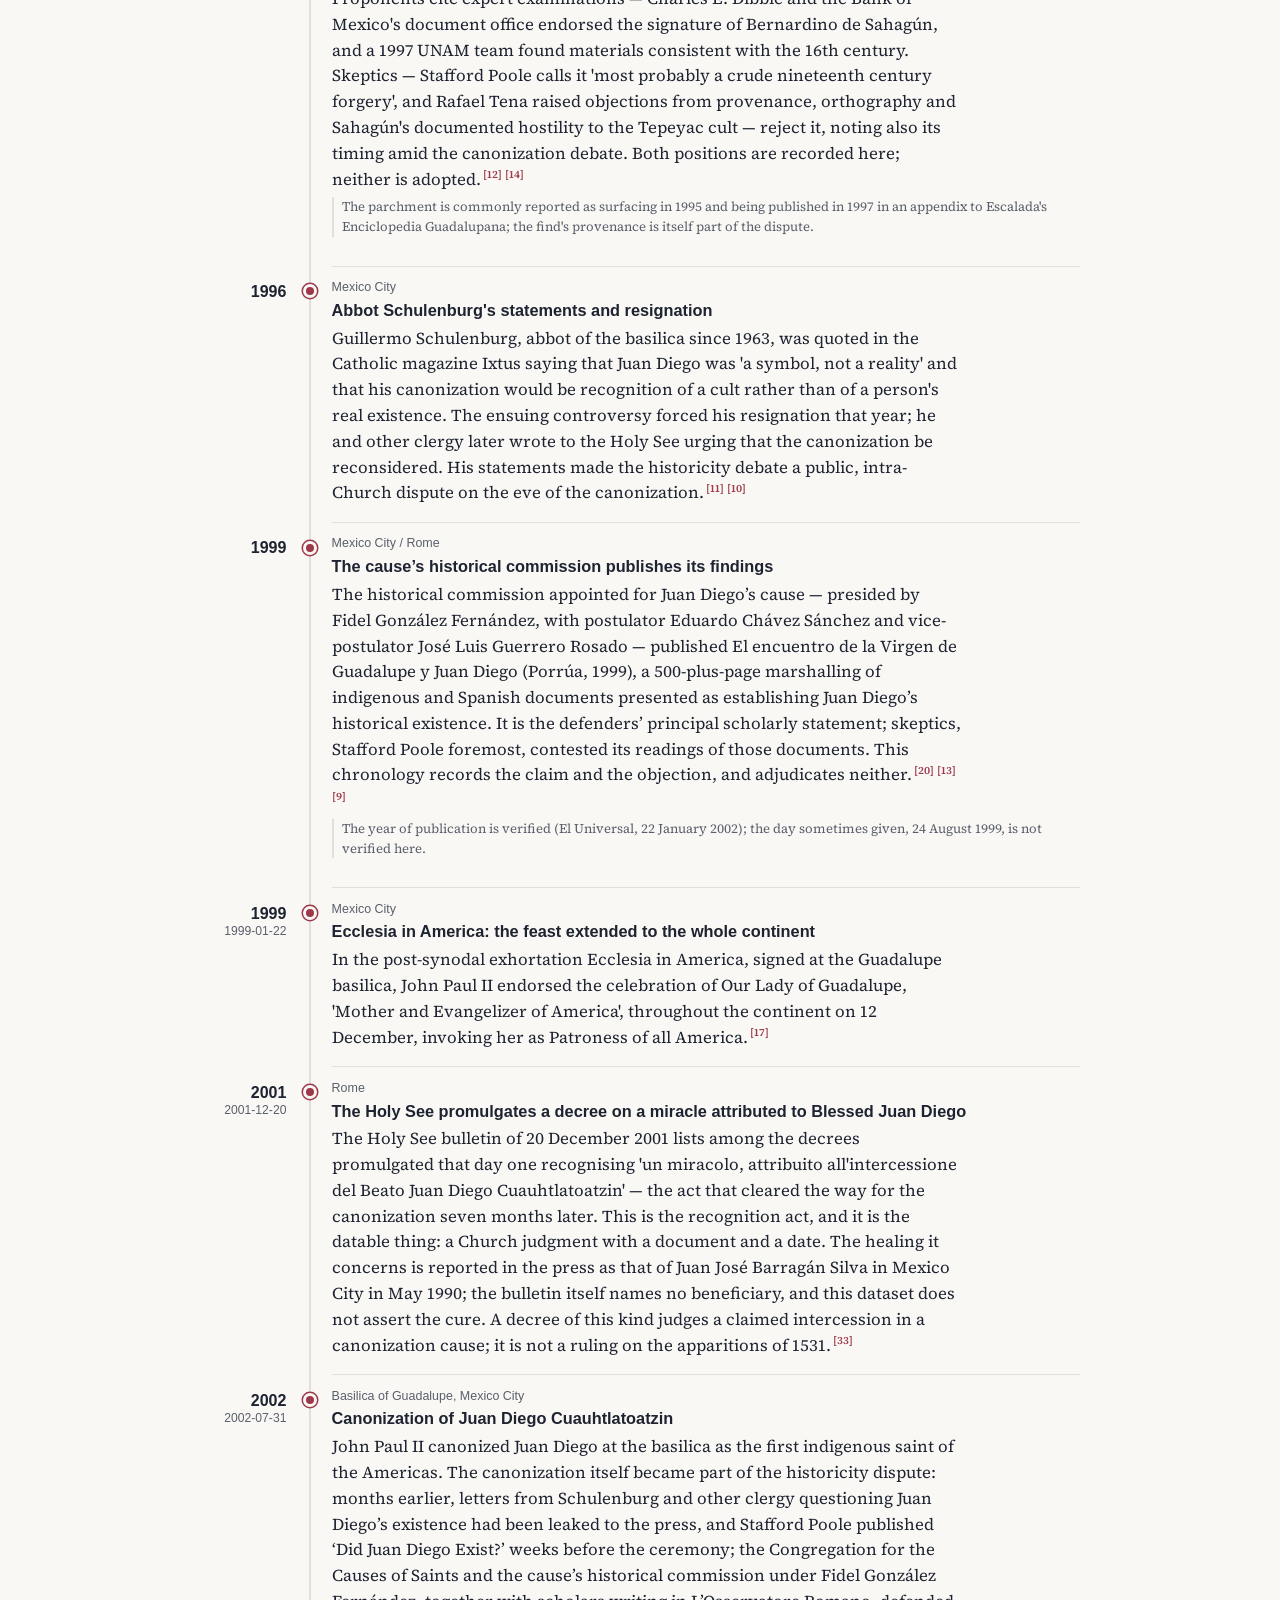
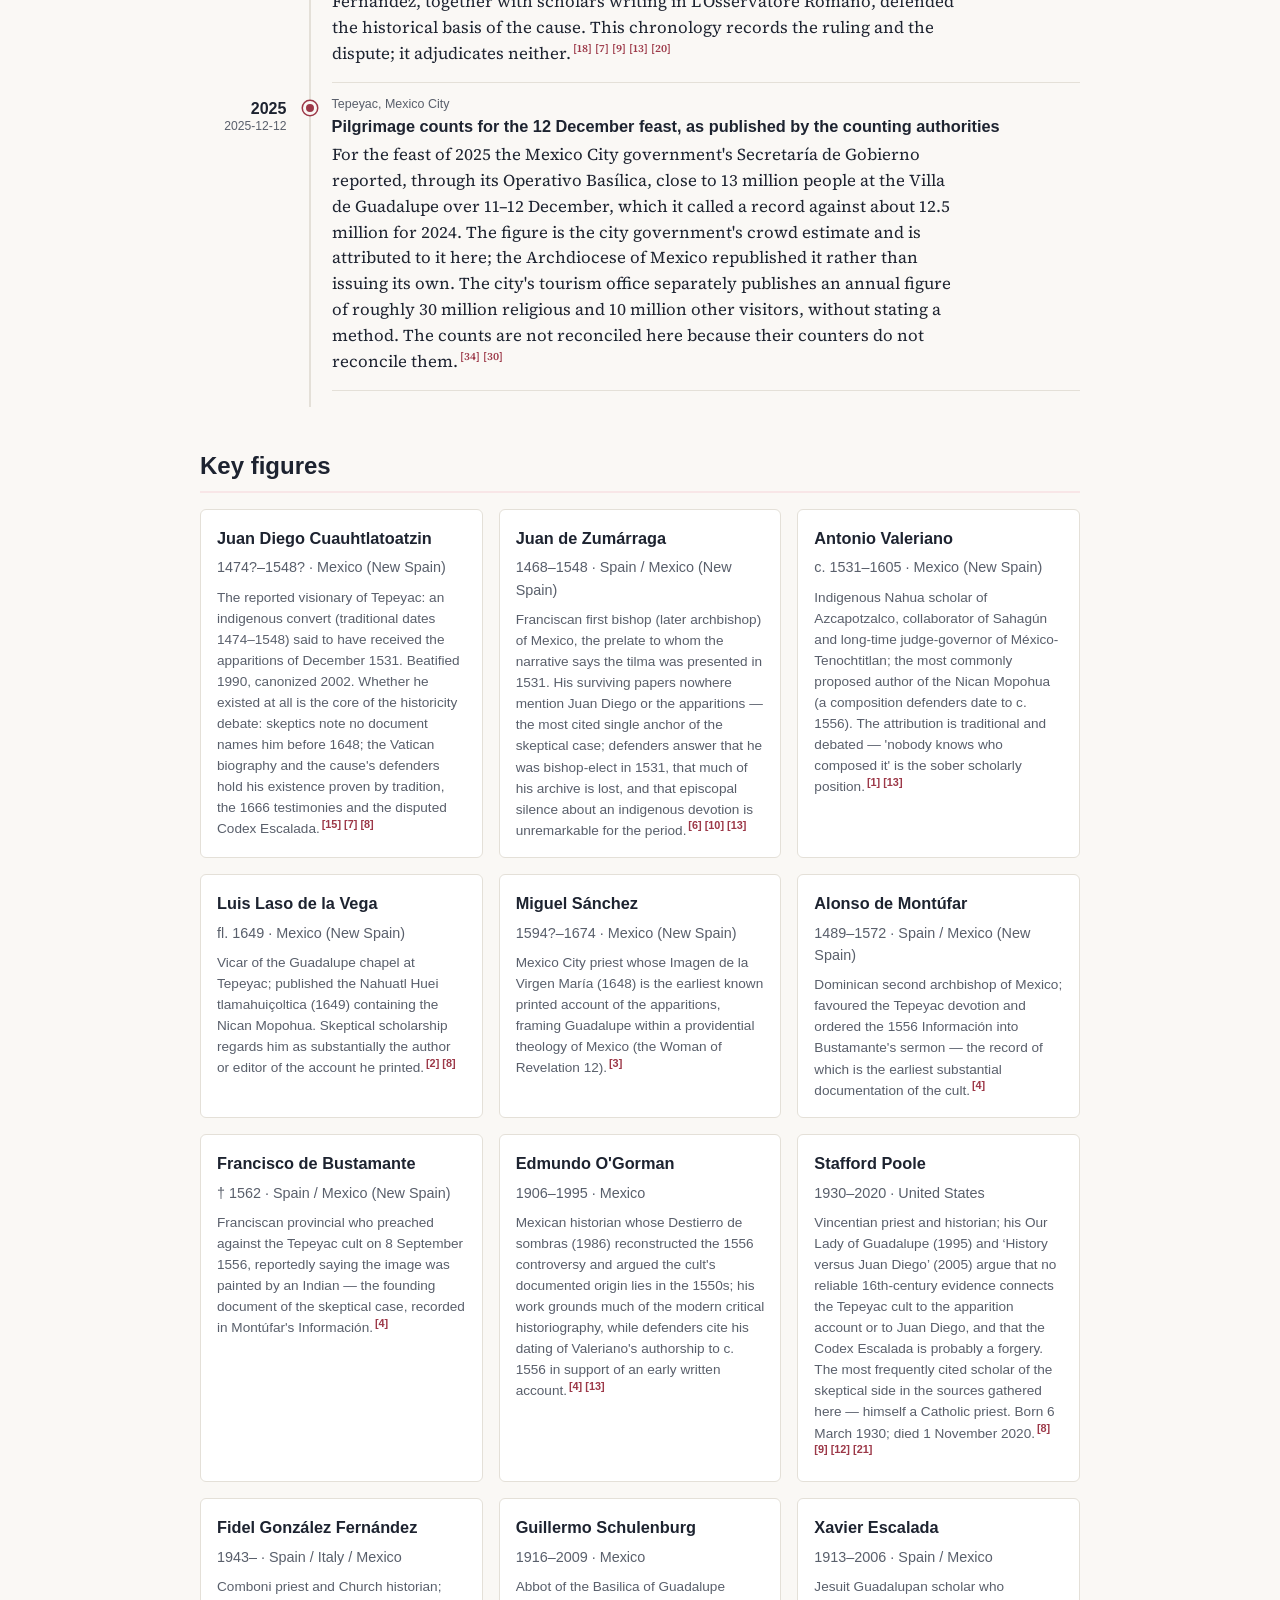
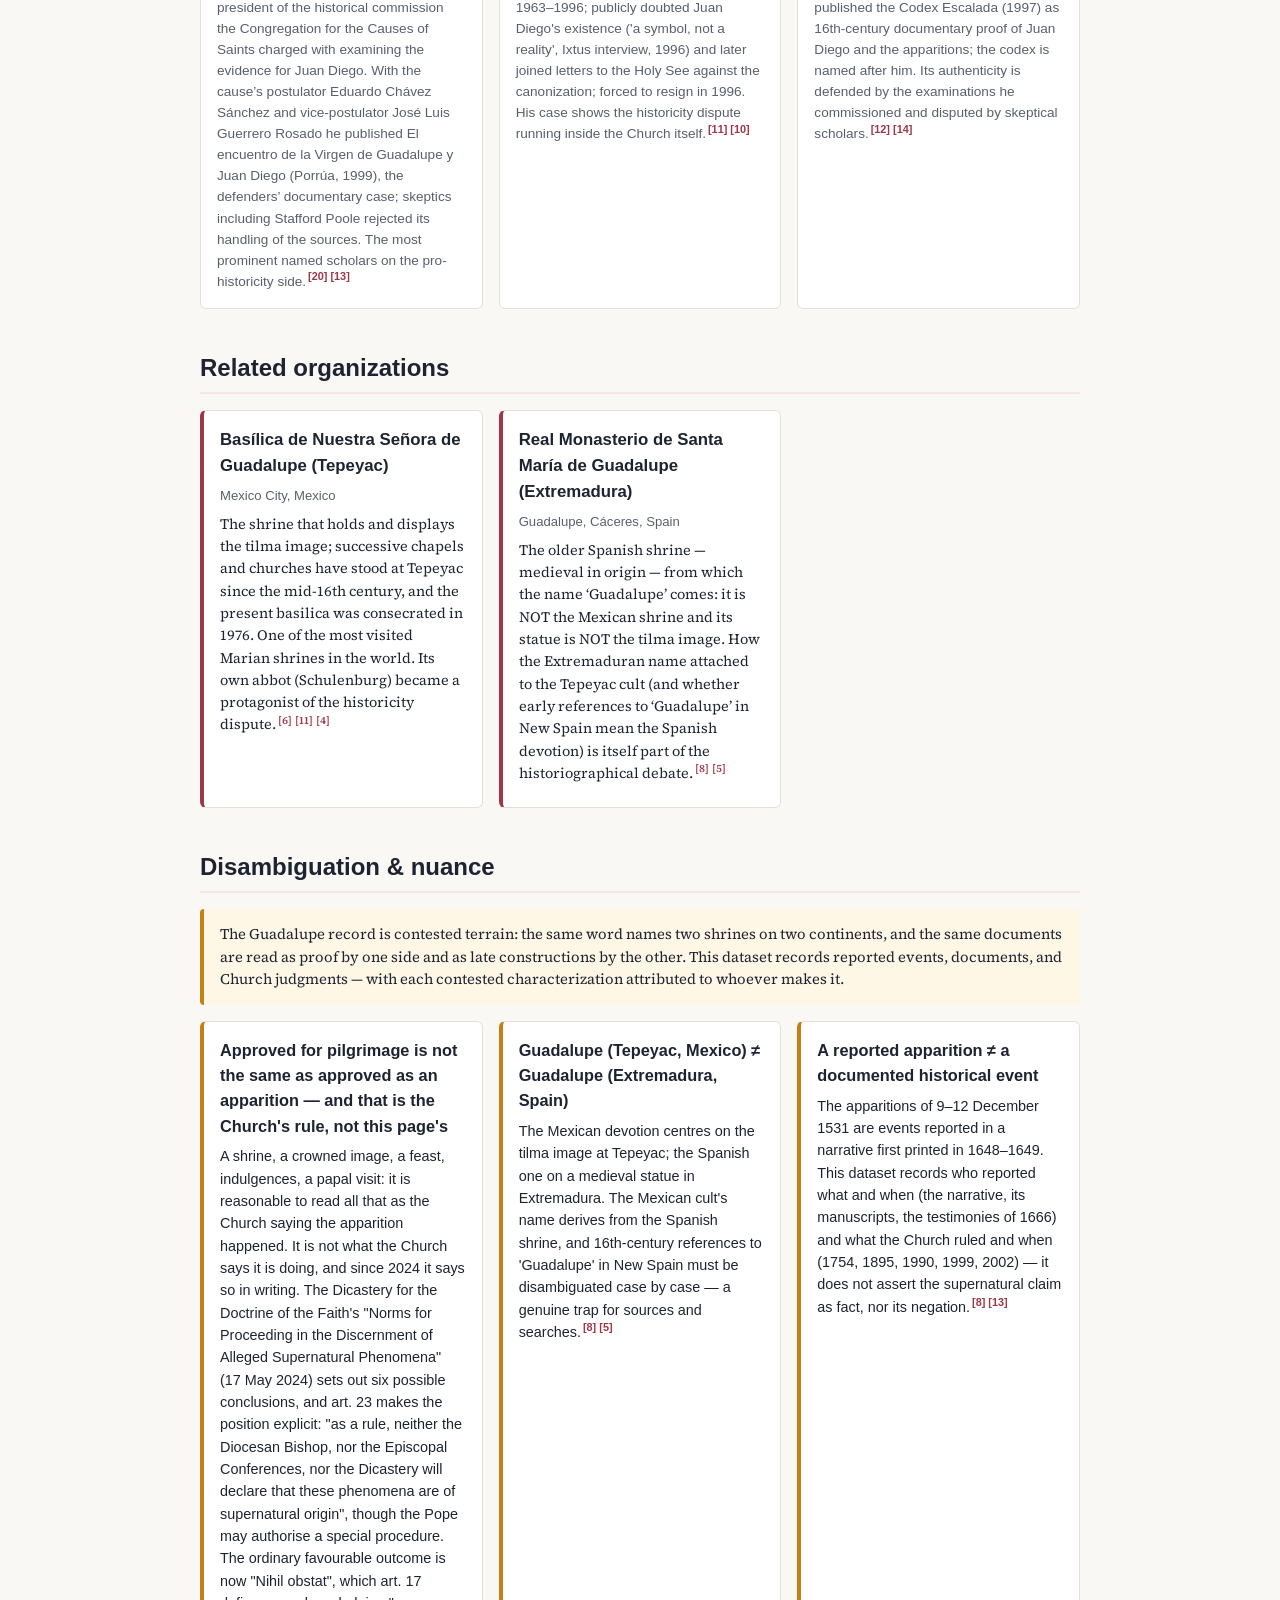
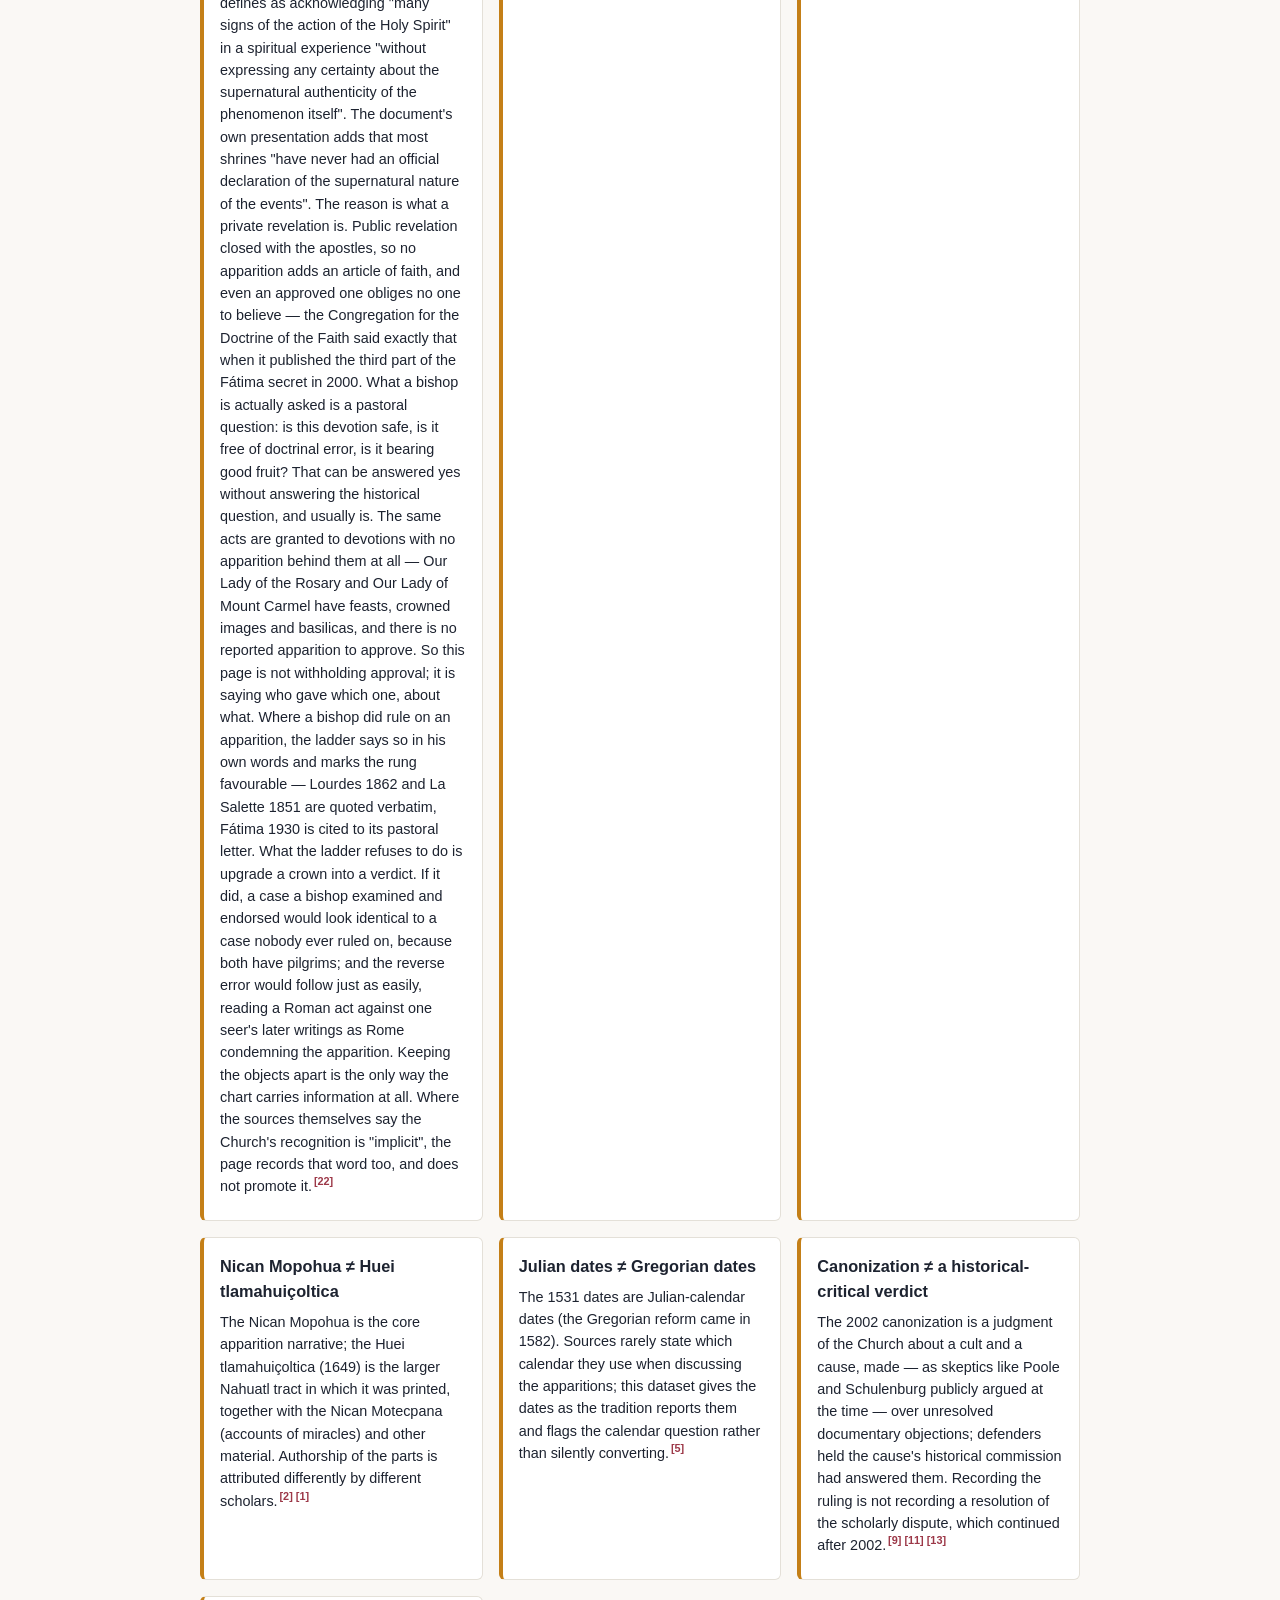
==== commit f76c1a3e: "Adopt core#74/#118/#119/#120/#121/#123/#3: vocabulary, look, citations, disputed dates, shared tests" ====
--- a/docs/en/index.html
+++ b/docs/en/index.html
@@ -15,6 +15,7 @@
   </script>
   <link rel="stylesheet" href="../styles.css">
   <script src="../river.js" defer></script>
+  <script src="../cite.js" defer data-label="Reference" data-all="All references"></script>
   <link rel="canonical" href="https://cronologia.github.io/guadalupe/en/">
   <link rel="alternate" hreflang="en" href="https://cronologia.github.io/guadalupe/en/">
   <link rel="alternate" hreflang="es" href="https://cronologia.github.io/guadalupe/es/">
--- a/docs/styles.css
+++ b/docs/styles.css
@@ -2,7 +2,7 @@
   --bg: #faf8f5;
   --surface: #ffffff;
   --ink: #1d2330;
-  --muted: #6b7280;
+  --muted: #595f6b;
   --accent: #9c3848;
   --accent-dark: #6e2733;
   --accent-soft: #f6e7ea;
@@ -296,7 +296,7 @@
 .lang-switch { float: right; display: flex; gap: .35rem; align-items: center; font-size: .8rem; font-weight: 700; }
 .lang-switch a { color: var(--muted); text-decoration: none; padding: .1rem .3rem; border-radius: 3px; }
 .lang-switch a:hover { color: var(--accent); background: var(--accent-soft); }
-.lang-switch .lang-current { color: var(--accent); background: var(--accent-soft); padding: .1rem .3rem; border-radius: 3px; }
+.lang-switch .lang-current { color: var(--accent-dark); background: var(--accent-soft); padding: .1rem .3rem; border-radius: 3px; }
 
 /* Machine-translation disclaimer (non-English pages) */
 .i18n-disclaimer {
@@ -415,8 +415,8 @@
 /* Four steps of intensity — always alongside the printed number, never instead. */
 .sw-i1 { background: color-mix(in srgb, var(--accent) 12%, transparent); }
 .sw-i2 { background: color-mix(in srgb, var(--accent) 28%, transparent); }
-.sw-i3 { background: color-mix(in srgb, var(--accent) 46%, transparent); }
-.sw-i4 { background: color-mix(in srgb, var(--accent) 64%, transparent); }
+.sw-i3 { background: var(--accent); }
+.sw-i4 { background: var(--accent-dark); }
 .sw-i3 a, .sw-i4 a { color: #fff; }
 .sw-zero { background: transparent; }
 .sw-zero::after { content: '·'; color: var(--muted); }
@@ -562,9 +562,9 @@
 .rv-l0 { --c: var(--accent); }
 .rv-lanes .rv-l0 { --c: #4338a0; }
 .rv-l1 { --c: #13776d; }
-.rv-l2 { --c: #a8620f; }
+.rv-l2 { --c: #9d5c0e; }
 .rv-l3 { --c: #b0306a; }
-.rv-l4 { --c: #2f7fb5; }
+.rv-l4 { --c: #2a72a2; }
 .rv-l5 { --c: #5e7a1a; }
 .rv-l6 { --c: #8a5a44; }
 .rv-l7 { --c: #555f6d; }
@@ -636,3 +636,150 @@
   .rv-e[hidden] { display: grid; }
   .rv-card { animation: none; }
 }
+
+.rv-ribbon .rv-hl { font-size: 9.5px; font-weight: 700; fill: var(--ink); }
+.rv-ribbon .rv-hl-tick { stroke: var(--ink); stroke-width: 1; stroke-dasharray: 2 2; opacity: .55; }
+.rv-claims { margin: .55rem 0 0; font-size: .86rem; }
+.rv-claims-h { margin: 0 0 .3rem; font-size: .72rem; font-weight: 700; letter-spacing: .04em; text-transform: uppercase; color: var(--muted); }
+.rv-claims-h span { font-weight: 600; letter-spacing: 0; text-transform: none; margin-left: .3rem; }
+.rv-span { position: relative; height: 12px; margin: 0 .4rem .35rem; border-bottom: 1px solid var(--line); max-width: 22rem; }
+.rv-span i, .rv-span b { position: absolute; bottom: -1px; }
+.rv-span .rv-ct { width: 2px; height: 9px; margin-left: -1px; background: var(--accent); }
+.rv-span .rv-cr { height: 5px; min-width: 2px; background: color-mix(in srgb, var(--accent) 45%, transparent); border: 1px solid var(--accent); border-radius: 2px; }
+.rv-span b { width: 9px; height: 9px; margin-left: -4.5px; bottom: -5px; border-radius: 50%; background: var(--bg); border: 2px solid var(--accent); }
+.rv-claims ul { margin: 0; padding-left: 1.1rem; }
+.rv-claims li { margin: .1rem 0; }
+.rv-cyr { font-weight: 700; font-variant-numeric: tabular-nums; }
+
+/* ---------------------------------------------------------------------------
+   Citation previews (core#119): a click or tap on [n] shows the reference
+   beside the claim (src/cite.js). Colours come from the page tokens, so the
+   dark scheme needs nothing of its own. Never printed.
+   --------------------------------------------------------------------------- */
+.cite-pop {
+  position: fixed; inset: auto; margin: 0; max-width: min(26rem, calc(100vw - 16px));
+  padding: .7rem .85rem .6rem; background: var(--surface); color: var(--ink);
+  border: 1px solid var(--line); border-radius: 8px; font-size: .88rem; line-height: 1.45;
+  box-shadow: 0 8px 28px rgb(0 0 0 / .18);
+}
+.cite-pop-head { margin: 0 0 .3rem; font-size: .72rem; font-weight: 700; letter-spacing: .04em; text-transform: uppercase; color: var(--muted); }
+.cite-pop-body > a:first-child { font-weight: 600; }
+.cite-pop-body .ref-meta { margin-top: .15rem; }
+.cite-pop-foot { margin: .5rem 0 0; font-size: .8rem; }
+sup.cite a[aria-expanded] { text-decoration: underline; }
+@media print { .cite-pop { display: none !important; } }
+
+/* ---------------------------------------------------------------------------
+   Look and feel (core#118): a text face for the prose, and a palette derived
+   from one colour. Source Serif 4 (SIL OFL, src/fonts/OFL.txt) is self-hosted
+   - no font CDN, nothing that tracks readers - in two subsets: Latin (en, es,
+   pt) and Latin Extended, which a page downloads only if it uses one of its
+   characters. Navigation, labels, tables and figures stay in the system
+   face; only running prose takes the serif, with old-style figures.
+   Each site declares --accent; the dark shade and the soft tint derive from
+   it in OKLCH, calibrated against the 23 hand-tuned pairs (mean deltaE 0.02
+   and 0.009). A browser without relative colour syntax keeps the site's own
+   declared values.
+   --------------------------------------------------------------------------- */
+@font-face { font-family: 'Source Serif 4'; font-style: normal; font-weight: 400; font-display: swap;
+  src: url('fonts/source-serif-4-latin-400-normal.woff2') format('woff2'); unicode-range: U+0000-00FF,U+0131,U+0152-0153,U+02BB-02BC,U+02C6,U+02DA,U+02DC,U+0304,U+0308,U+0329,U+2000-206F,U+20AC,U+2122,U+2191,U+2193,U+2212,U+2215,U+FEFF,U+FFFD; }
+@font-face { font-family: 'Source Serif 4'; font-style: italic; font-weight: 400; font-display: swap;
+  src: url('fonts/source-serif-4-latin-400-italic.woff2') format('woff2'); unicode-range: U+0000-00FF,U+0131,U+0152-0153,U+02BB-02BC,U+02C6,U+02DA,U+02DC,U+0304,U+0308,U+0329,U+2000-206F,U+20AC,U+2122,U+2191,U+2193,U+2212,U+2215,U+FEFF,U+FFFD; }
+@font-face { font-family: 'Source Serif 4'; font-style: normal; font-weight: 600; font-display: swap;
+  src: url('fonts/source-serif-4-latin-600-normal.woff2') format('woff2'); unicode-range: U+0000-00FF,U+0131,U+0152-0153,U+02BB-02BC,U+02C6,U+02DA,U+02DC,U+0304,U+0308,U+0329,U+2000-206F,U+20AC,U+2122,U+2191,U+2193,U+2212,U+2215,U+FEFF,U+FFFD; }
+@font-face { font-family: 'Source Serif 4'; font-style: normal; font-weight: 400; font-display: swap;
+  src: url('fonts/source-serif-4-latin-ext-400-normal.woff2') format('woff2'); unicode-range: U+0100-02BA,U+02BD-02C5,U+02C7-02CC,U+02CE-02D7,U+02DD-02FF,U+0304,U+0308,U+0329,U+1D00-1DBF,U+1E00-1E9F,U+1EF2-1EFF,U+2020,U+20A0-20AB,U+20AD-20C0,U+2113,U+2C60-2C7F,U+A720-A7FF; }
+@font-face { font-family: 'Source Serif 4'; font-style: italic; font-weight: 400; font-display: swap;
+  src: url('fonts/source-serif-4-latin-ext-400-italic.woff2') format('woff2'); unicode-range: U+0100-02BA,U+02BD-02C5,U+02C7-02CC,U+02CE-02D7,U+02DD-02FF,U+0304,U+0308,U+0329,U+1D00-1DBF,U+1E00-1E9F,U+1EF2-1EFF,U+2020,U+20A0-20AB,U+20AD-20C0,U+2113,U+2C60-2C7F,U+A720-A7FF; }
+@font-face { font-family: 'Source Serif 4'; font-style: normal; font-weight: 600; font-display: swap;
+  src: url('fonts/source-serif-4-latin-ext-600-normal.woff2') format('woff2'); unicode-range: U+0100-02BA,U+02BD-02C5,U+02C7-02CC,U+02CE-02D7,U+02DD-02FF,U+0304,U+0308,U+0329,U+1D00-1DBF,U+1E00-1E9F,U+1EF2-1EFF,U+2020,U+20A0-20AB,U+20AD-20C0,U+2113,U+2C60-2C7F,U+A720-A7FF; }
+:root { --font-text: 'Source Serif 4', Georgia, 'Times New Roman', serif; }
+@supports (color: oklch(from red l c h)) {
+  :root {
+    --accent-dark: oklch(from var(--accent) calc(l * .76) c h);
+    --accent-soft: oklch(from var(--accent) .94 calc(c * .15) h);
+  }
+}
+.rv-text, .date-note, .section-intro, .rv-claims li, .notice, blockquote,
+#about p, #about li, #about dd,
+.cat-item p:not([class]), .related-card p:not([class]), .party-card p:not([class]) {
+  font-family: var(--font-text); font-variant-numeric: oldstyle-nums proportional-nums;
+}
+.rv-text { font-size: 1.04rem; line-height: 1.55; }
+
+/* ---------------------------------------------------------------------------
+   Print (core#3): the page on paper. On screen a reference is a link; on paper
+   it is only useful with its address, and with the archived copy's address
+   when the live one may be gone. Headings never end a page.
+   --------------------------------------------------------------------------- */
+@page { margin: 16mm 14mm; }
+@media print {
+  ol.references a[href^="http"]:not(.archive-link)::after,
+  ol.references a.archive-link::after {
+    content: " <" attr(href) ">"; font-size: .72rem; font-weight: 400; color: #444; word-break: break-all;
+  }
+  h2, h3 { break-after: avoid; page-break-after: avoid; }
+  .notice, ol.references li, .rv-claims { break-inside: avoid; page-break-inside: avoid; }
+  .rv-empty, .rv-status { display: none; }
+}
+
+/* ---------------------------------------------------------------------------
+   Dark mode (core#113): follows the reader's system setting; the light page
+   is untouched. A self-contained block, appended last, so it layers over any
+   site's copy of the stylesheet: it redefines the base tokens and restates
+   only the rules that hard-code a light colour. The site accent is a dark
+   hue, so wherever it is TEXT it is lifted to --accent-hi; where it is a fill
+   it stays the accent. Screen only: print keeps the light page.
+   --------------------------------------------------------------------------- */
+@media screen and (prefers-color-scheme: dark) {
+  :root {
+    color-scheme: dark;
+    --bg: #121418; --surface: #1a1d23; --ink: #e4e6ea; --muted: #9ba2ae; --line: #2d313a;
+    --accent-hi: color-mix(in srgb, var(--accent) 45%, #ffffff);
+    --accent-soft: color-mix(in srgb, var(--accent) 26%, #1a1d23);
+    --accent-dark: var(--accent-hi);
+    --card: var(--surface);
+  }
+  .site-header { background: linear-gradient(135deg, color-mix(in srgb, var(--accent) 45%, #000000), var(--accent)); }
+  .site-nav { background: #0d0f13; box-shadow: 0 1px 0 var(--line); }
+  a { color: var(--accent-hi); }
+  .site-nav a { color: #e8e6e1; }
+  .facts dt, .flag, .related-link a, sup.cite a, ol.references a, .archive-link:hover,
+  .lang-switch a:hover, .lang-switch .lang-current, .party-link a { color: var(--accent-hi); }
+  .glossary-link { color: var(--accent-hi); border-bottom-color: var(--accent-hi); }
+  .notice-attribution { background: #2a2416; }
+  .i18n-disclaimer { background: #2a2416; border-bottom-color: #4a3d1f; color: #e3cf8f; }
+  table.meetings thead th { background: #0d0f13; }
+  table.meetings tbody tr:nth-child(even) { background: #16191e; }
+  .site-footer code { background: #262a31; }
+  .lineage-branch.lineage-separate { background: #211d14; }
+  .lineage-separate .tree-status { color: #e7c58a; background: #3a2f18; }
+  .tree-edge-label { background: #23262d; }
+  .nc-track { background: #262a31; }
+  .latam-bg { fill: #2a2e36; stroke: #121418; }
+  .latam-c { fill: #353a44; stroke: #121418; }
+  .latam-c.map-t1, .atlas-swatch.map-t1 { fill: color-mix(in srgb, var(--accent) 70%, #2a2e36); background: color-mix(in srgb, var(--accent) 70%, #2a2e36); }
+  .latam-c.map-t2, .atlas-swatch.map-t2 { fill: color-mix(in srgb, var(--accent) 45%, #2a2e36); background: color-mix(in srgb, var(--accent) 45%, #2a2e36); }
+  .latam-c.map-t3, .atlas-swatch.map-t3 { fill: color-mix(in srgb, var(--accent) 25%, #2a2e36); background: color-mix(in srgb, var(--accent) 25%, #2a2e36); }
+  .atlas-swatch { background: #353a44; }
+  .sw-has-unverified { background-image: repeating-linear-gradient(45deg, rgba(18,20,24,.55) 0 3px, transparent 3px 6px); }
+  .al-tab[aria-selected="true"] { color: #121418; }
+  .al-favourable .al-node-status, .al-favourable .al-status { color: #7fd1a0; }
+  .al-negative .al-node-status, .al-negative .al-status { color: #f0a0ab; }
+  .al-inconclusive .al-node-status, .al-inconclusive .al-status,
+  .al-reported-undocumented .al-node-status, .al-reported-undocumented .al-status { color: #e3c77a; }
+  .al-pending .al-node-status, .al-pending .al-status { color: #8cc8e6; }
+  .al-adjacent .al-node-status, .al-adjacent .al-status { color: #c3a9e8; }
+  .rv-l0 { --c: var(--accent-hi); }
+  .rv-lanes .rv-l0 { --c: #9d93ff; }
+  /* The light scheme's solid heat steps would sink into the dark page; the
+     translucent steps keep the scale reading dark-to-bright. */
+  .sw-i3 { background: color-mix(in srgb, var(--accent) 46%, transparent); }
+  .sw-i4 { background: color-mix(in srgb, var(--accent) 64%, transparent); }
+  .rv-span .rv-ct { background: var(--accent-hi); }
+  .rv-span .rv-cr { border-color: var(--accent-hi); background: color-mix(in srgb, var(--accent-hi) 35%, transparent); }
+  .rv-span b { border-color: var(--accent-hi); }
+  .rv-l1 { --c: #4fc4b5; } .rv-l2 { --c: #e3a24f; } .rv-l3 { --c: #f07aa8; }
+  .rv-l4 { --c: #6fb4e8; } .rv-l5 { --c: #a8c25a; } .rv-l6 { --c: #d49a7e; } .rv-l7 { --c: #a3adbb; }
+  .rv-win { fill: var(--accent-hi); stroke: var(--accent-hi); }
+}
